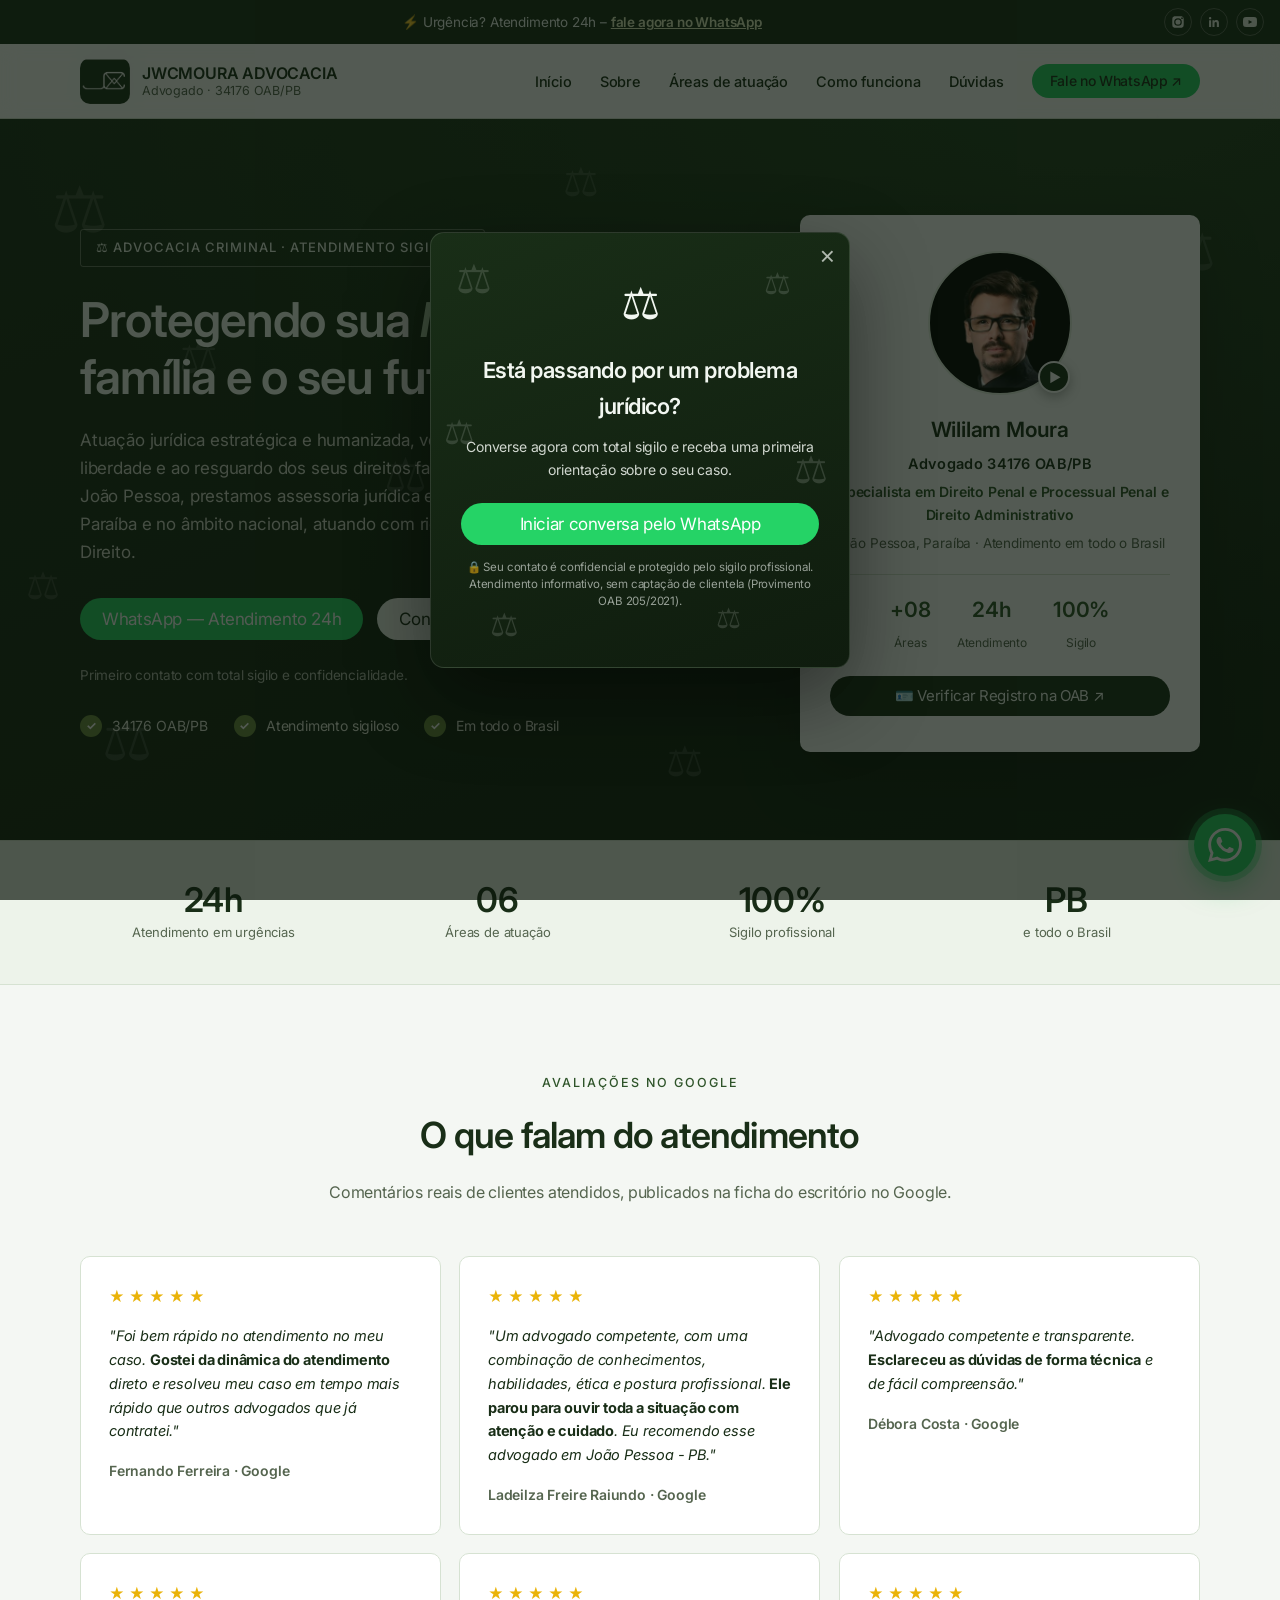
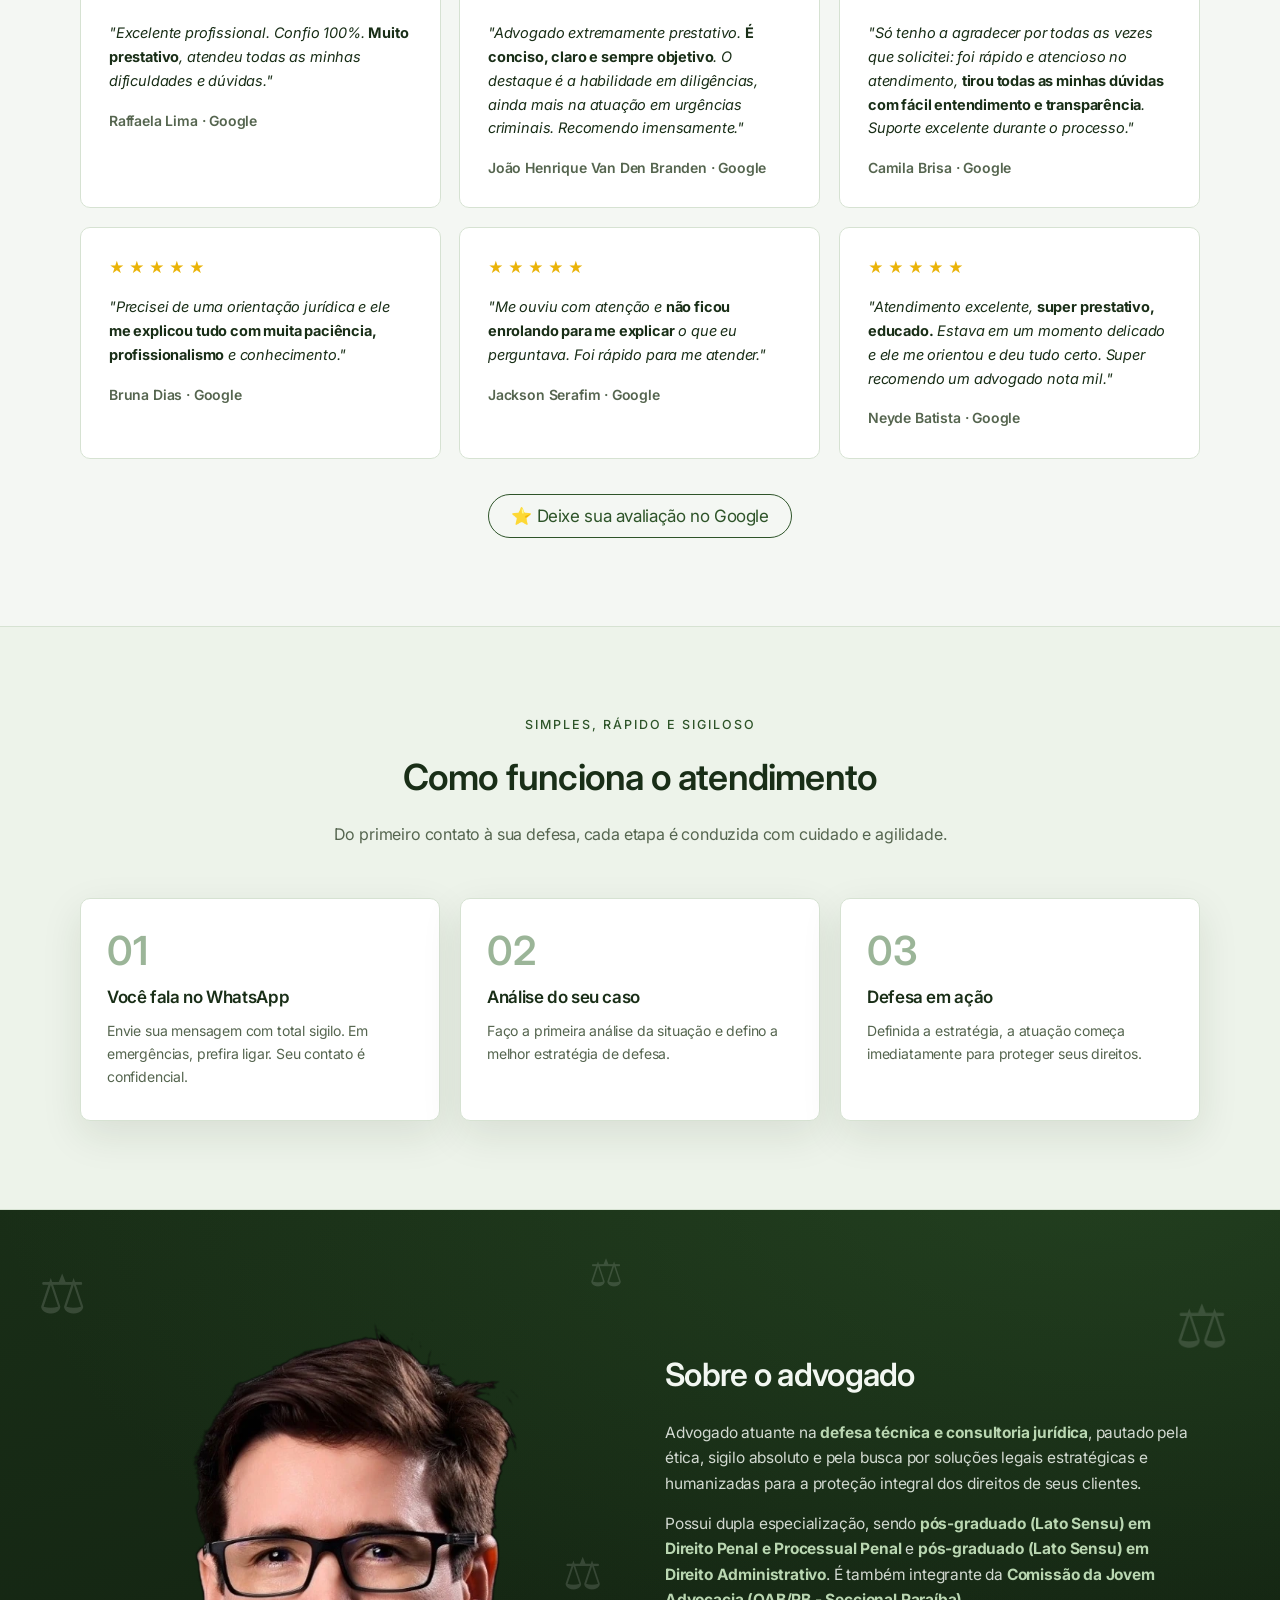
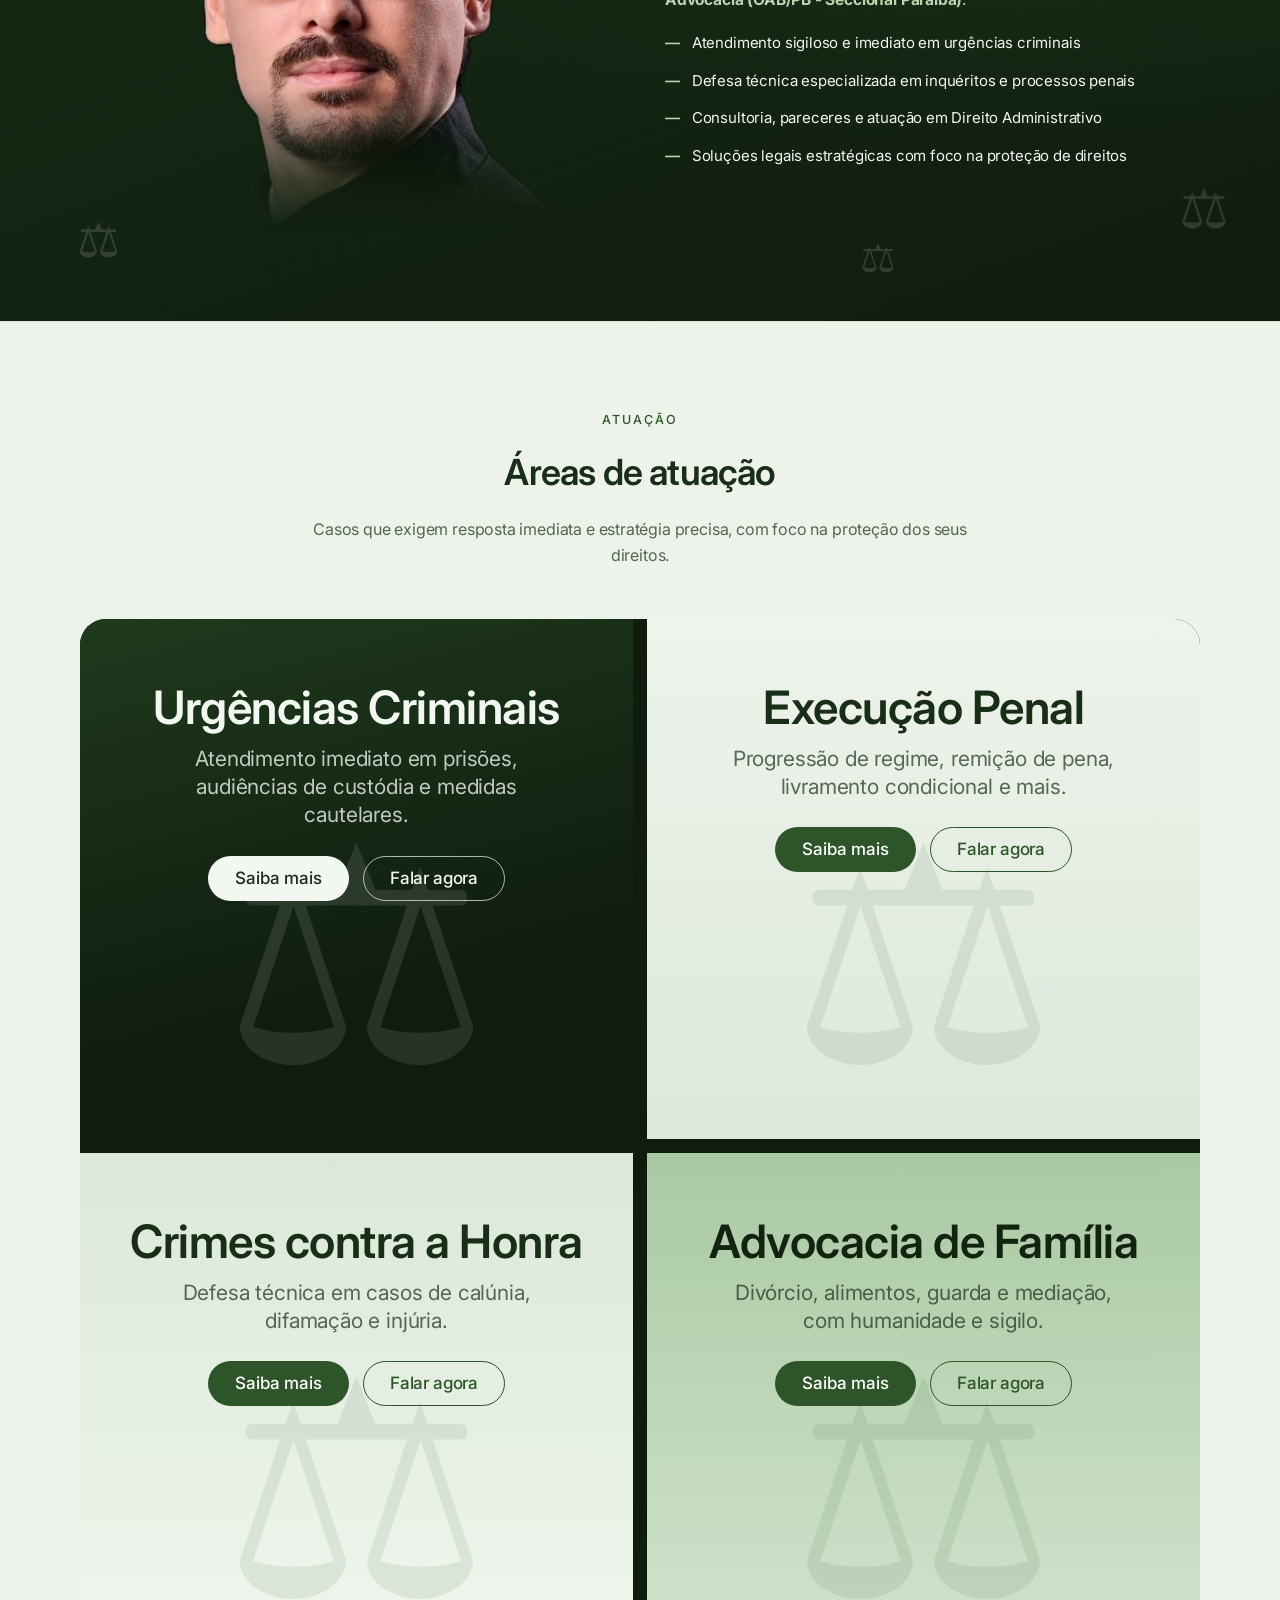
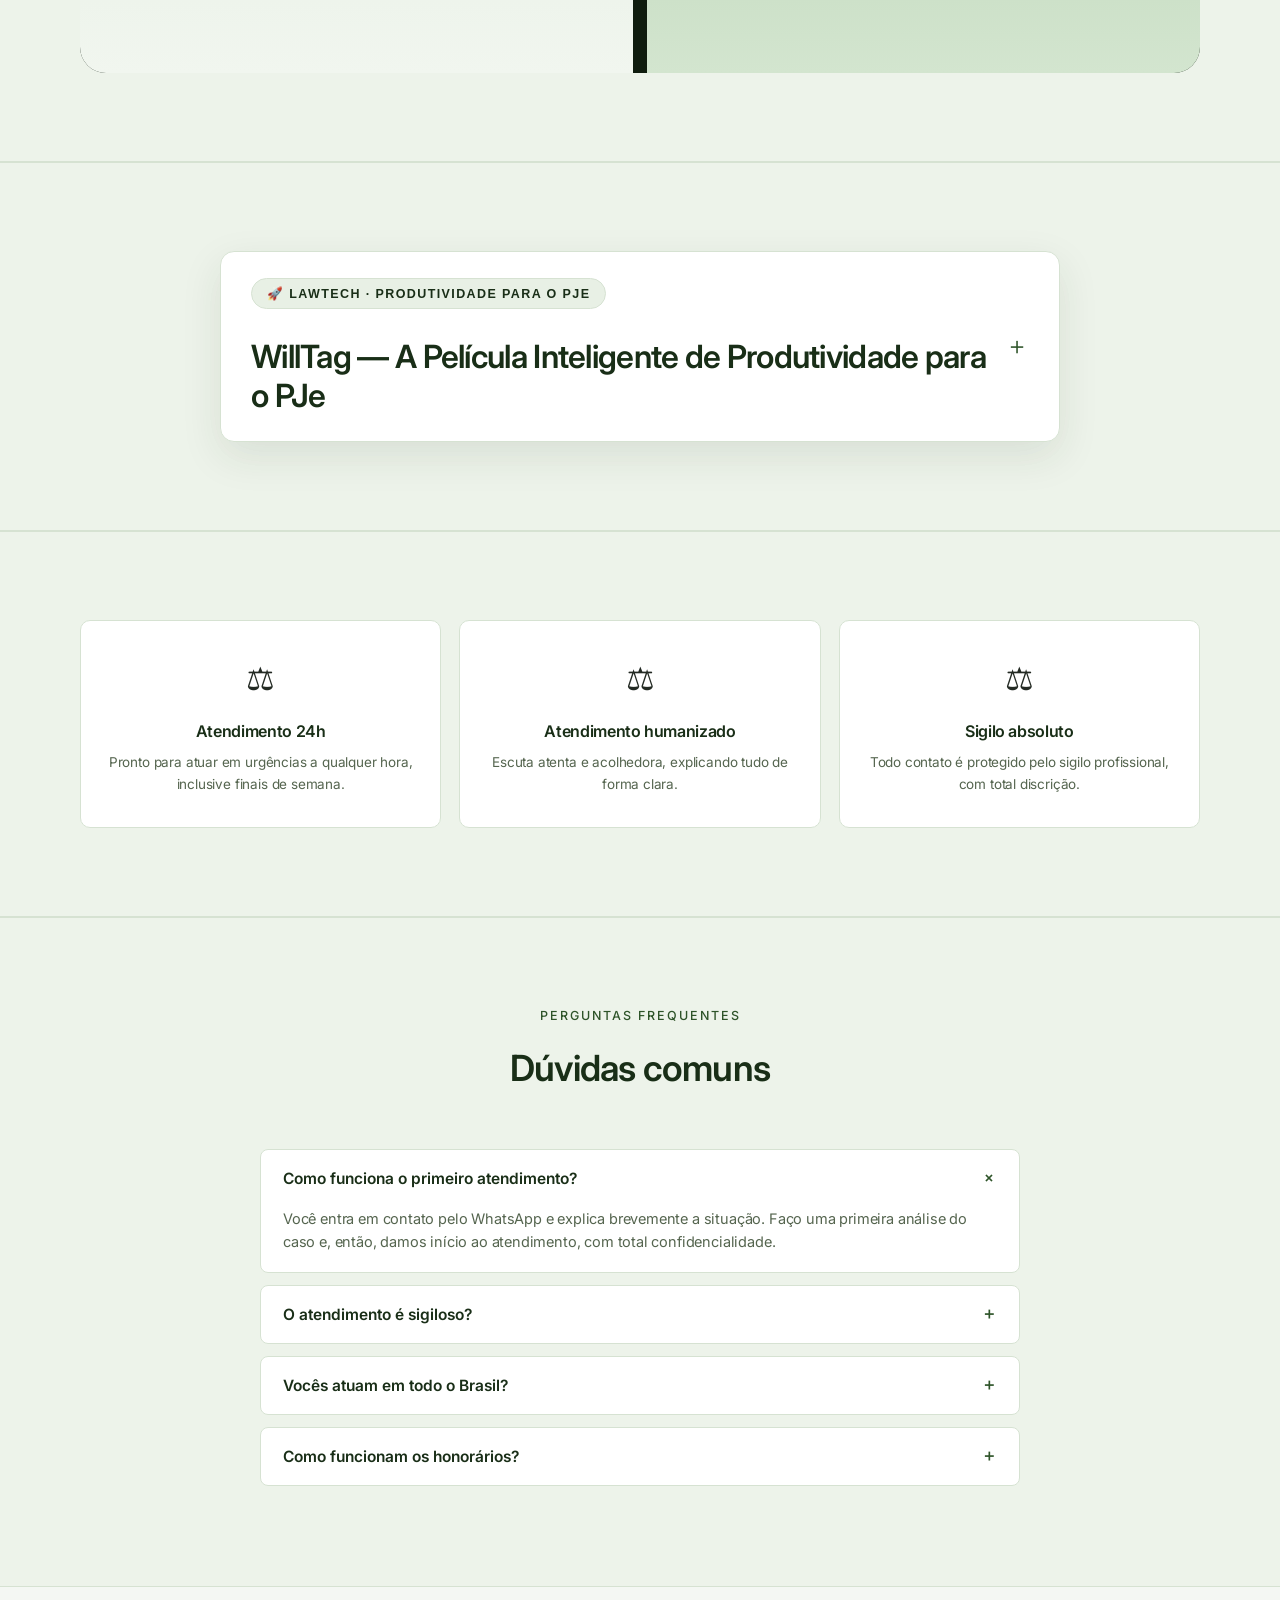
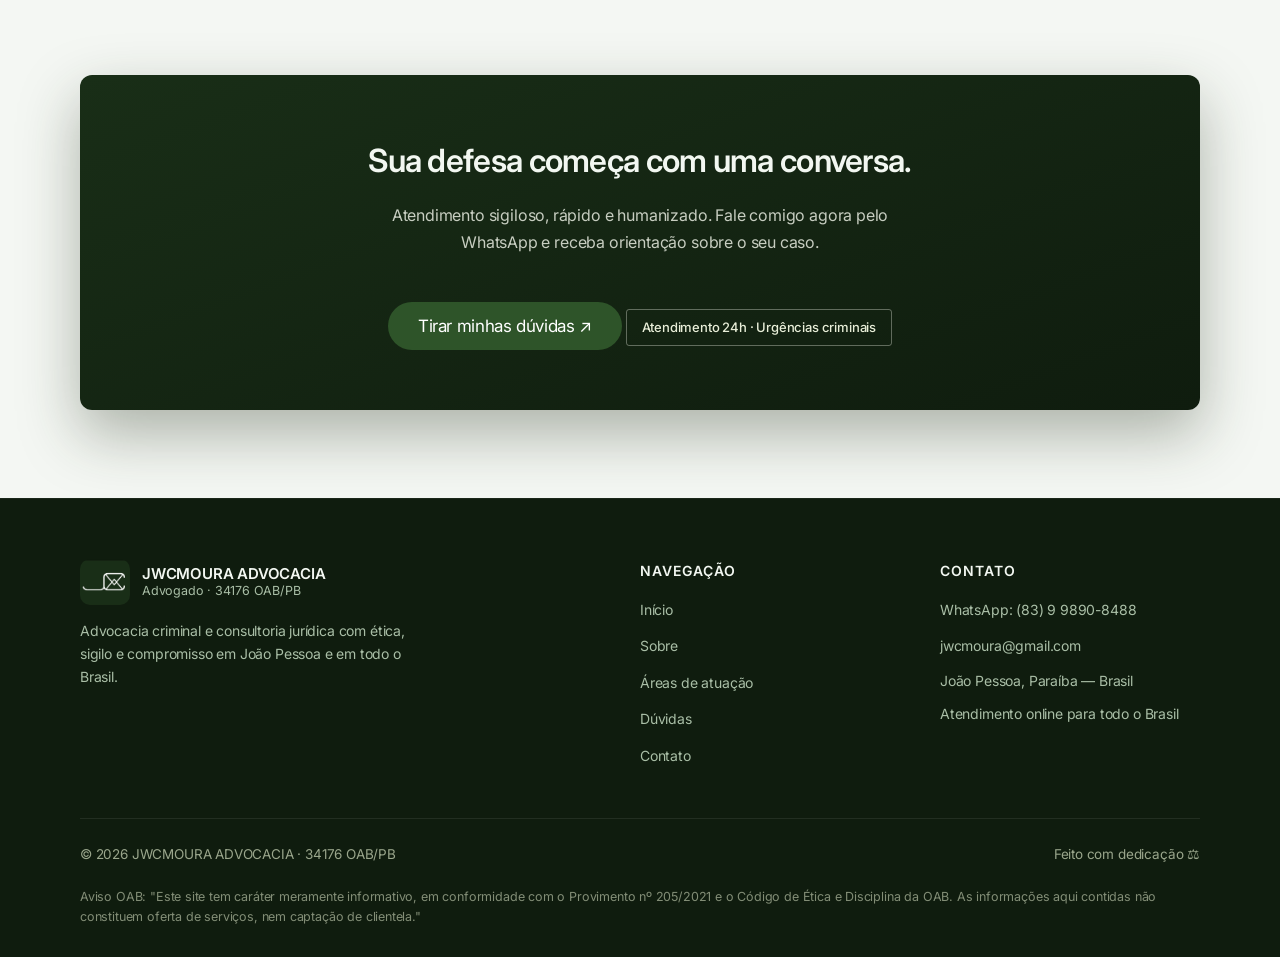
==== index.html @ c1e74eb4 "Update index.html" ====
<!DOCTYPE html>
<html lang="pt-BR">
<head>
  <meta charset="UTF-8" />
  <meta name="referrer" content="strict-origin-when-cross-origin" />
  <meta name="viewport" content="width=device-width, initial-scale=1.0" />
  <link rel="icon" type="image/png" href="[data-uri]" />
  <link rel="preconnect" href="https://fonts.googleapis.com" />
  <link rel="preconnect" href="https://fonts.gstatic.com" crossorigin />
  <link href="https://fonts.googleapis.com/css2?family=Inter:wght@400;500;600;700&display=swap" rel="stylesheet" />
  <title>JWCMOURA asdasdfasdfas | Advogado Criminalista OAB/PB</title>
  <style>
    * { margin: 0; padding: 0; box-sizing: border-box; }

    :root {
      /* Moss green + white, sober palette */
      --moss-950: #0f1c0e;
      --moss-900: #192e17;      /* text */
      --moss-800: #192e17;      /* hero / footer bg */
      --moss-700: #234020;
      --moss: #2e5429;          /* primary */
      --moss-light: #5a8454;
      --moss-soft: #e8f0e5;     /* light tint */
      --cream: #f4f7f3;         /* page bg */
      --white: #ffffff;
      --border: #d6e2d2;
      --muted: #55654f;
      --radius: 14px;
      --logo: url("[data-uri]");
      --shadow: 0 14px 40px rgba(25, 46, 23, 0.10);
    }

    html { scroll-behavior: smooth; }

    body {
      font-family: -apple-system, BlinkMacSystemFont, "SF Pro Text", "SF Pro Display", "Inter", "Helvetica Neue", Helvetica, Arial, sans-serif;
      background: var(--cream);
      color: var(--moss-900);
      line-height: 1.65;
      overflow-x: hidden;
    }

    h1, h2, h3, .brand-name, .hero-card h2, .tl-role {
      font-family: -apple-system, BlinkMacSystemFont, "SF Pro Text", "SF Pro Display", "Inter", "Helvetica Neue", Helvetica, Arial, sans-serif;
      font-weight: 600;
      letter-spacing: -0.2px;
    }

    a { color: inherit; }
    .container { width: min(1120px, 92%); margin: 0 auto; }

    /* ===== Floating background scales ===== */
    .bg-shapes {
      position: fixed; inset: 0; overflow: hidden; z-index: 0; pointer-events: none;
    }
    .scale {
      position: absolute; display: flex; align-items: center; justify-content: center;
      color: var(--moss-800); font-family: -apple-system, BlinkMacSystemFont, "SF Pro Text", "SF Pro Display", "Inter", "Helvetica Neue", Helvetica, Arial, sans-serif;
      line-height: 1; opacity: 0.09; will-change: transform; transform-origin: 50% 50%;
    }
    @keyframes float-a {
      0%   { transform: translate(0,0) rotate(0deg); }
      50%  { transform: translate(30px,-50px) rotate(14deg); }
      100% { transform: translate(-15px,30px) rotate(-9deg); }
    }
    @keyframes float-b {
      0%   { transform: translate(0,0) rotate(0deg); }
      50%  { transform: translate(-40px,25px) rotate(-16deg); }
      100% { transform: translate(25px,-40px) rotate(10deg); }
    }
    @keyframes float-c {
      0%   { transform: translate(0,0) scale(1) rotate(0deg); }
      50%  { transform: translate(25px,40px) scale(1.15) rotate(8deg); }
      100% { transform: translate(-30px,-25px) scale(0.92) rotate(-6deg); }
    }
    @keyframes float-d {
      0%   { transform: translate(0,0) rotate(0deg); }
      50%  { transform: translate(-30px,-35px) rotate(-20deg); }
      100% { transform: translate(30px,28px) rotate(12deg); }
    }
    .scale { animation-timing-function: ease-in-out; animation-iteration-count: infinite; }

    /* ===== Navbar ===== */
    nav.topbar {
      position: sticky; top: 0; z-index: 40;
      background: rgba(255, 255, 255, 0.92);
      backdrop-filter: blur(10px);
      border-bottom: 1px solid var(--border);
    }
    .topbar-inner {
      width: min(1120px, 92%); margin: 0 auto;
      display: flex; align-items: center; justify-content: space-between; gap: 16px;
      padding: 14px 0;
    }
    .brand { display: flex; align-items: center; gap: 12px; text-decoration: none; }
    .brand-mark {
      width: 50px; height: 46px; flex-shrink: 0; border-radius: 10px;
      background: var(--logo) center / contain no-repeat;
      font-size: 0;
    }
    .brand-name { font-weight: 600; font-size: 16px; line-height: 1.2; color: var(--moss-900); }
    .brand-name small { display: block; font-weight: 400; color: var(--muted); font-size: 12.5px; }

    .nav-links { display: flex; align-items: center; gap: 28px; list-style: none; }
    .nav-links a { text-decoration: none; font-size: 14.5px; color: var(--moss-900); font-weight: 500; transition: color 0.15s; }
    .nav-links a:hover { color: var(--moss); }

    .btn {
      display: inline-flex; align-items: center; gap: 8px;
      background: var(--moss); color: #fff; font-weight: 600; font-size: 15px;
      padding: 12px 24px; border-radius: 6px; text-decoration: none;
      box-shadow: 0 8px 20px rgba(46, 84, 41, 0.25);
      transition: transform 0.15s ease, background 0.15s ease, box-shadow 0.15s ease;
      border: none; cursor: pointer;
    }
    .btn:hover { transform: translateY(-2px); background: var(--moss-700); box-shadow: 0 12px 26px rgba(46, 84, 41, 0.32); }

    .btn-light {
      background: #f2f7f1; color: var(--moss-800); box-shadow: 0 8px 20px rgba(0, 0, 0, 0.18);
    }
    .btn-light:hover { background: #ffffff; }

    .btn-outline {
      background: transparent; color: var(--moss); box-shadow: none;
      border: 1.5px solid var(--moss);
    }
    .btn-outline:hover { background: var(--moss-soft); box-shadow: none; }

    .btn-wa { background: #25d366; box-shadow: 0 8px 20px rgba(37, 211, 102, 0.3); animation: btn-wa-bounce 2.4s ease-in-out infinite; }
    .btn-wa:hover { background: #1eb858; animation-play-state: paused; transform: translateY(-2px); }
    @keyframes btn-wa-bounce {
      0%, 100% { transform: translateY(0); }
      25%      { transform: translateY(-6px); }
      55%      { transform: translateY(0); }
      75%      { transform: translateY(-3px); }
      90%      { transform: translateY(0); }
    }

    .hamburger { display: none; background: none; border: none; color: var(--moss-900); font-size: 28px; cursor: pointer; }

    /* ===== Hero ===== */
    .hero {
      position: relative; z-index: 1;
      padding: 96px 0 88px;
      background:
        radial-gradient(1100px 620px at 85% -10%, rgba(60, 110, 54, 0.35), transparent),
        linear-gradient(160deg, var(--moss-800), var(--moss-950));
      color: #f2f7f1;
    }
    .hero-shapes { position: absolute; inset: 0; overflow: hidden; z-index: 0; pointer-events: none; }
    .hero-shapes .scale { color: #ffffff; opacity: 0.14; }
    .hero .container { position: relative; z-index: 1; display: grid; grid-template-columns: 1.25fr 0.75fr; gap: 52px; align-items: center; }
    .hero-eyebrow {
      display: inline-flex; align-items: center; gap: 8px;
      border: 1px solid rgba(244, 247, 236, 0.35); color: #ecf4ea;
      font-weight: 500; font-size: 13px; letter-spacing: 1px; text-transform: uppercase;
      padding: 7px 15px; border-radius: 3px; margin-bottom: 24px;
    }
    .hero h1 { font-size: clamp(30px, 4.5vw, 48px); line-height: 1.2; margin-bottom: 20px; color: #f2f7f1; }
    .hero h1 em { font-style: italic; color: #b9d6b1; }
    .hero p.lead { font-size: 17px; color: rgba(244, 247, 236, 0.85); max-width: 560px; margin-bottom: 32px; }
    .hero-ctas { display: flex; flex-wrap: wrap; gap: 14px; }
    .hero-note { margin-top: 24px; font-size: 13.5px; color: rgba(244, 247, 236, 0.7); }

    .hero-card {
      background: var(--white); color: var(--moss-900);
      border-radius: 10px; padding: 36px 30px; text-align: center;
      box-shadow: 0 24px 60px rgba(0, 0, 0, 0.3);
    }
    .hero-card .avatar {
      width: 144px; height: 144px; border-radius: 50%; margin: 0 auto 18px;
      background: #000 url("[data-uri]") center / cover no-repeat;
      display: flex; align-items: center; justify-content: center;
      font-size: 0; font-weight: 600; color: #f2f7f1;
      font-family: -apple-system, BlinkMacSystemFont, "SF Pro Text", "SF Pro Display", "Inter", "Helvetica Neue", Helvetica, Arial, sans-serif;
      border: 2px solid var(--moss-soft);
      cursor: pointer; position: relative;
      transition: transform 0.15s ease;
    }
    .hero-card .avatar:hover { transform: scale(1.04); }
    .hero-card .avatar .play-badge {
      position: absolute; bottom: 0; right: 0; width: 32px; height: 32px; border-radius: 50%;
      background: var(--moss-800); color: #fff; display: flex; align-items: center; justify-content: center;
      font-size: 13px; padding-left: 2px; box-shadow: 0 4px 12px rgba(0,0,0,0.3); border: 2px solid #fff;
      animation: play-pulse 2.2s ease-in-out infinite;
    }
    @keyframes play-pulse {
      0%   { transform: scale(1);    box-shadow: 0 4px 12px rgba(0,0,0,0.3), 0 0 0 0 rgba(25,46,23,0.55); }
      60%  { transform: scale(1.08); box-shadow: 0 4px 12px rgba(0,0,0,0.3), 0 0 0 10px rgba(25,46,23,0); }
      100% { transform: scale(1);    box-shadow: 0 4px 12px rgba(0,0,0,0.3), 0 0 0 0 rgba(25,46,23,0); }
    }
    @media (prefers-reduced-motion: reduce) { .hero-card .avatar .play-badge { animation: none; } }
    .hero-video {
      width: 200px; height: 200px; margin: 0 auto 18px; border-radius: 12px;
      overflow: hidden; position: relative; background: #000;
      border: 2px solid var(--moss-soft); box-shadow: 0 10px 30px rgba(0,0,0,0.25);
    }
    .hero-video iframe { position: absolute; left: 0; top: 50%; width: 100%; height: 177.78%; transform: translateY(-50%); border: 0; }
    .hero-video-close {
      position: absolute; top: 6px; right: 6px; z-index: 2; cursor: pointer;
      background: #fff; border: none; border-radius: 50%; width: 28px; height: 28px;
      font-size: 16px; line-height: 1; box-shadow: 0 2px 8px rgba(0,0,0,0.35);
    }
    .hero-card h2 { font-size: 21px; font-weight: 600; }
    .hero-card .oab-line { color: var(--moss-900); font-weight: 600; font-size: 14.5px; letter-spacing: 0.3px; margin: 4px 0 2px; }
    .hero-card .role { color: var(--moss); font-weight: 600; font-size: 14px; margin: 4px 0 6px; }
    .hero-card .loc { color: var(--muted); font-size: 13.5px; margin-bottom: 20px; }
    .hero-card .stats { display: flex; justify-content: center; gap: 26px; border-top: 1px solid var(--border); padding-top: 18px; }
    .hero-card .card-oab { margin-top: 22px; width: 100%; justify-content: center; padding: 13px 18px; font-size: 14.5px; }
    .hero-card .stat b { display: block; font-size: 21px; color: var(--moss); font-family: -apple-system, BlinkMacSystemFont, "SF Pro Text", "SF Pro Display", "Inter", "Helvetica Neue", Helvetica, Arial, sans-serif; font-weight: 600; }
    .hero-card .stat span { font-size: 12px; color: var(--muted); }

    /* ===== Sections ===== */
    .section { position: relative; z-index: 1; padding: 88px 0; }
    .section.alt { background: rgba(232,240,229,0.6); border-top: 1px solid var(--border); border-bottom: 1px solid var(--border); }
    .sec-head { text-align: center; max-width: 700px; margin: 0 auto 50px; }
    .sec-head .kicker { color: var(--moss); font-weight: 500; text-transform: uppercase; letter-spacing: 2px; font-size: 12.5px; margin-bottom: 12px; }
    .sec-head h2 { font-size: clamp(26px, 3.3vw, 36px); color: var(--moss-900); margin-bottom: 14px; }
    .sec-head p { color: var(--muted); font-size: 16px; }

    /* About */
    .about-grid { display: grid; grid-template-columns: 1fr 1fr; gap: 50px; align-items: center; }
    .about-photo {
      aspect-ratio: 4/4; border-radius: 10px;
      background: linear-gradient(160deg, var(--moss-soft), var(--white));
      border: 1px solid var(--border);
      display: flex; flex-direction: column; align-items: center; justify-content: center; gap: 16px;
      box-shadow: var(--shadow); overflow: hidden; background: #000; padding: 0;
    }
    .about-photo img { width: 100%; height: 100%; object-fit: cover; object-position: center top; display: block; }
    .about-photo .avatar { width: 104px; height: 104px; border-radius: 50%; background: var(--moss-800) var(--logo) center / 74% no-repeat; display: flex; align-items: center; justify-content: center; font-size: 0; font-weight: 600; color: #f2f7f1; font-family: -apple-system, BlinkMacSystemFont, "SF Pro Text", "SF Pro Display", "Inter", "Helvetica Neue", Helvetica, Arial, sans-serif; }
    .about-photo p { color: var(--muted); font-size: 14px; }
    .about-text h2 { font-size: clamp(26px, 3vw, 32px); color: var(--moss-900); margin-bottom: 18px; }
    .about-text p { color: var(--muted); margin-bottom: 14px; font-size: 15.5px; }
    .about-text strong { color: var(--moss-800); }
    .about-list { list-style: none; margin-top: 18px; }
    .about-list li { display: flex; gap: 12px; align-items: flex-start; margin-bottom: 13px; color: var(--moss-900); font-size: 15px; }
    .about-list li::before { content: "—"; color: var(--moss); flex-shrink: 0; font-weight: 600; }

    .about-dark {
      overflow: hidden; color: #f2f7f1;
      background:
        radial-gradient(1100px 620px at 85% -10%, rgba(60, 110, 54, 0.35), transparent),
        linear-gradient(160deg, var(--moss-800), var(--moss-950));
    }
    .about-dark .container { position: relative; z-index: 1; }
    .about-dark .about-photo { background: transparent; border: none; box-shadow: none; border-radius: 0; overflow: visible; }
    .about-dark .about-text h2 { color: #f2f7f1; }
    .about-dark .about-text p { color: rgba(242,247,241,0.85); }
    .about-dark .about-text strong { color: #b9d6b1; }
    .about-dark .about-list li { color: #f2f7f1; }
    .about-dark .about-list li::before { color: #b9d6b1; }

    /* Areas */
    /* Áreas — estilo vitrine em grade */
    .area-cats {
      display: grid; grid-template-columns: repeat(2, 1fr); gap: 14px;
      background: var(--moss-950); border-radius: 26px; overflow: hidden;
      font-family: -apple-system, BlinkMacSystemFont, "SF Pro Text", "SF Pro Display", "Inter", "Helvetica Neue", Helvetica, Arial, sans-serif;
    }
    .area-tile {
      position: relative; overflow: hidden; min-height: 520px; padding: 64px 28px 0;
      display: flex; flex-direction: column; align-items: center; text-align: center;
    }
    .area-tile h3 {
      font-family: -apple-system, BlinkMacSystemFont, "SF Pro Text", "SF Pro Display", "Inter", "Helvetica Neue", Helvetica, Arial, sans-serif; font-weight: 600; letter-spacing: -0.5px;
      font-size: clamp(30px, 3.6vw, 46px); line-height: 1.08; margin-bottom: 12px;
    }
    .area-sub { font-size: clamp(16px, 1.7vw, 21px); line-height: 1.35; max-width: 420px; margin-bottom: 26px; }
    .area-actions { display: flex; gap: 14px; flex-wrap: wrap; justify-content: center; position: relative; z-index: 2; }
    .pill {
      display: inline-flex; align-items: center; justify-content: center; cursor: pointer; text-decoration: none;
      font-size: 17px; font-weight: 500; line-height: 1; font-family: -apple-system, BlinkMacSystemFont, "SF Pro Text", "SF Pro Display", "Inter", "Helvetica Neue", Helvetica, Arial, sans-serif; padding: 13px 26px; border-radius: 999px; border: 1.5px solid transparent;
      transition: transform .15s ease, background .15s ease, color .15s ease, border-color .15s ease;
    }
    .pill:hover { transform: scale(1.04); }
    .area-glyph {
      position: absolute; left: 50%; bottom: -46px; transform: translateX(-50%);
      font-family: -apple-system, BlinkMacSystemFont, "SF Pro Text", "SF Pro Display", "Inter", "Helvetica Neue", Helvetica, Arial, sans-serif; font-size: 300px; line-height: 1; pointer-events: none;
    }
    .t-dark  { background: linear-gradient(165deg, #1f3a1d 0%, #0f1c0e 70%); color: #f2f7f1; }
    .t-dark .area-sub { color: rgba(242,247,241,.78); }
    .t-dark .pill-main { background: #f2f7f1; color: #192e17; }
    .t-dark .pill-line { border-color: rgba(242,247,241,.7); color: #f2f7f1; }
    .t-dark .pill-line:hover { background: rgba(242,247,241,.12); }
    .t-dark .area-glyph { color: #fff; opacity: .10; }

    .t-light { background: linear-gradient(180deg, #eef3ec 0%, #dde8da 100%); color: #192e17; }
    .t-soft  { background: linear-gradient(180deg, #dbe8d8 0%, #f1f6ef 100%); color: #192e17; }
    .t-mid   { background: linear-gradient(180deg, #a9c9a3 0%, #d3e5cf 100%); color: #12240f; }
    .t-light .area-sub, .t-soft .area-sub, .t-mid .area-sub { color: rgba(25,46,23,.7); }
    .t-light .pill-main, .t-soft .pill-main, .t-mid .pill-main { background: #2e5429; color: #fff; }
    .t-light .pill-main:hover, .t-soft .pill-main:hover, .t-mid .pill-main:hover { background: #192e17; }
    .t-light .pill-line, .t-soft .pill-line, .t-mid .pill-line { border-color: #2e5429; color: #2e5429; }
    .t-light .pill-line:hover, .t-soft .pill-line:hover, .t-mid .pill-line:hover { background: rgba(46,84,41,.1); }
    .t-light .area-glyph, .t-soft .area-glyph, .t-mid .area-glyph { color: #2e5429; opacity: .09; }

    @media (max-width: 720px) {
      .area-cats { grid-template-columns: 1fr; border-radius: 20px; }
      .area-tile { min-height: 440px; padding-top: 52px; }
      .area-glyph { font-size: 240px; }
    }

    /* Modal das áreas */
    .area-modal {
      position: fixed; inset: 0; z-index: 90; display: none; align-items: center; justify-content: center;
      padding: 20px; background: rgba(10,20,10,0.7);
    }
    .area-modal.show { display: flex; }
    .area-modal-card {
      position: relative; background: #fff; color: var(--moss-900); border-radius: 22px; width: 100%; max-width: 520px;
      max-height: 86vh; overflow-y: auto; padding: 34px 30px 30px; box-shadow: 0 30px 80px rgba(0,0,0,.45);
      animation: pop .3s ease;
    }
    .area-modal-card h3 { font-family: -apple-system, BlinkMacSystemFont, "SF Pro Text", "SF Pro Display", "Inter", "Helvetica Neue", Helvetica, Arial, sans-serif; font-size: 24px; color: var(--moss-800); margin-bottom: 16px; padding-right: 26px; }
    .area-modal-card ul { list-style: none; }
    .area-modal-card li { position: relative; padding-left: 24px; margin-bottom: 10px; font-size: 15px; }
    .area-modal-card li::before { content: "✓"; position: absolute; left: 0; color: var(--moss); font-weight: 700; }
    .area-modal-card .etc { margin-top: 14px; font-size: 13.5px; color: var(--muted); font-style: italic; }
    .area-modal-card .am-wa { margin-top: 22px; width: 100%; background: var(--moss); color: #fff; }
    .am-close { position: absolute; top: 10px; right: 14px; border: none; background: none; font-size: 28px; line-height: 1; cursor: pointer; color: var(--muted); }

    /* Publications */
    .pub-grid { display: grid; grid-template-columns: repeat(3, 1fr); gap: 20px; }
    .pub-card {
      background: var(--white); border: 1px solid var(--border); border-radius: 10px;
      overflow: hidden; display: flex; flex-direction: column; box-shadow: var(--shadow);
      transition: transform 0.2s ease, border-color 0.2s ease;
    }
    .pub-card:hover { transform: translateY(-4px); border-color: var(--moss-light); }
    .pub-cover {
      height: 130px; background: linear-gradient(150deg, var(--moss-soft), #d6e5d1);
      display: flex; align-items: center; justify-content: center; font-size: 34px;
      color: var(--moss-light);
    }
    .pub-body { padding: 20px 22px 24px; display: flex; flex-direction: column; flex: 1; }
    .pub-tag { font-size: 11.5px; text-transform: uppercase; letter-spacing: 1.4px; color: var(--moss); font-weight: 600; margin-bottom: 10px; }
    .pub-body h3 { font-size: 16.5px; line-height: 1.35; margin-bottom: 10px; color: var(--moss-800); }
    .pub-body p { font-size: 13.5px; color: var(--muted); margin-bottom: 14px; }
    .pub-read { margin-top: auto; color: var(--moss); font-weight: 600; font-size: 14px; text-decoration: none; }
    .pub-read:hover { color: var(--moss-700); }

    /* Client area strip */
    .client-bar {
      background: var(--moss-soft); border: 1px solid var(--border); border-radius: 12px;
      padding: 34px 34px; display: flex; align-items: center; justify-content: space-between;
      gap: 24px; flex-wrap: wrap;
    }
    .client-bar h3 { font-size: 21px; color: var(--moss-800); margin-bottom: 6px; }
    .client-bar p { font-size: 14.5px; color: var(--muted); }
    .client-bar .btns { display: flex; gap: 12px; flex-wrap: wrap; }

    @media (max-width: 860px) { .pub-grid { grid-template-columns: 1fr; } }

    /* Useful links */
    .useful { display: grid; grid-template-columns: repeat(2, 1fr); gap: 18px; }
    .useful a {
      background: var(--white); border: 1px solid var(--border); border-radius: 10px;
      padding: 22px; text-decoration: none; color: inherit; display: flex; gap: 16px; align-items: center;
      box-shadow: var(--shadow); transition: transform 0.2s ease, border-color 0.2s ease;
    }
    .useful a:hover { transform: translateY(-3px); border-color: var(--moss-light); }
    .useful .u-ic { width: 44px; height: 44px; flex-shrink: 0; border-radius: 10px; background: var(--moss-soft); color: var(--moss-800); display: flex; align-items: center; justify-content: center; font-size: 20px; }
    .useful h4 { font-size: 16px; color: var(--moss-800); margin-bottom: 2px; }
    .useful p { font-size: 13px; color: var(--muted); }
    .useful .arrow { margin-left: auto; color: var(--moss); font-size: 18px; }
    @media (max-width: 720px) { .useful { grid-template-columns: 1fr; } }

    /* Video section */
    .video-wrap { max-width: 360px; margin: 0 auto; }
    .video-frame {
      position: relative; width: 100%; aspect-ratio: 1 / 1;
      border-radius: 14px; overflow: hidden; border: 1px solid var(--border);
      box-shadow: var(--shadow); background: #000;
    }
    .video-frame iframe { position: absolute; left: 0; top: 50%; width: 100%; height: 177.78%; transform: translateY(-50%); border: 0; }
    .video-caption { text-align: center; margin-top: 14px; font-size: 13.5px; color: var(--muted); }

    /* Steps */
    .steps { display: grid; grid-template-columns: repeat(3, 1fr); gap: 20px; }
    .step {
      position: relative; background: var(--white); border: 1px solid var(--border);
      border-radius: 10px; padding: 32px 26px; box-shadow: var(--shadow);
    }
    .step .num { font-size: 40px; font-weight: 600; color: var(--moss-light); opacity: 0.6; line-height: 1; margin-bottom: 12px; font-family: -apple-system, BlinkMacSystemFont, "SF Pro Text", "SF Pro Display", "Inter", "Helvetica Neue", Helvetica, Arial, sans-serif; }
    .step h3 { font-size: 17px; font-weight: 600; margin-bottom: 8px; color: var(--moss-800); }
    .step p { font-size: 14px; color: var(--muted); }

    /* Differentials */
    .diff-grid { display: grid; grid-template-columns: repeat(3, 1fr); gap: 18px; }
    .diff {
      text-align: center; padding: 32px 22px; background: var(--white);
      border: 1px solid var(--border); border-radius: 10px;
    }
    .diff .ic { font-size: 32px; margin-bottom: 12px; filter: saturate(0.3); }
    .diff h3 { font-size: 16px; font-weight: 600; margin-bottom: 7px; color: var(--moss-800); }
    .diff p { font-size: 13.5px; color: var(--muted); }

    /* Testimonials */
    .testi-grid { display: grid; grid-template-columns: repeat(3, 1fr); gap: 18px; }
    .testi {
      background: var(--white); border: 1px solid var(--border);
      border-radius: 10px; padding: 28px;
    }
    .testi .stars {
      color: #eab308; margin-bottom: 14px; letter-spacing: 4px; font-size: 15px;
      animation: star-reluz 2.4s ease-in-out infinite;
    }
    @keyframes star-reluz {
      0%, 100% {
        text-shadow: 0 0 3px rgba(250, 204, 21, 0.55), 0 0 8px rgba(250, 204, 21, 0.25);
      }
      50% {
        text-shadow: 0 0 5px rgba(253, 224, 71, 0.7), 0 0 12px rgba(253, 224, 71, 0.35);
      }
    }
    .testi p { font-size: 14.5px; color: var(--moss-900); font-style: italic; margin-bottom: 16px; }
    .testi .who { font-weight: 600; font-size: 14px; color: var(--muted); }

    /* FAQ */
    .faq { max-width: 760px; margin: 0 auto; }
    .faq-item { border: 1px solid var(--border); border-radius: 8px; margin-bottom: 12px; overflow: hidden; background: var(--white); }
    .faq-q { width: 100%; text-align: left; background: none; border: none; color: var(--moss-900); font-size: 15.5px; font-weight: 600; font-family: -apple-system, BlinkMacSystemFont, "SF Pro Text", "SF Pro Display", "Inter", "Helvetica Neue", Helvetica, Arial, sans-serif; padding: 18px 22px; cursor: pointer; display: flex; justify-content: space-between; align-items: center; gap: 14px; }
    .faq-q .chev { transition: transform 0.2s ease, color 0.2s ease; color: var(--moss); }
    .faq-item.open .chev { transform: rotate(45deg); }
    .faq-a { max-height: 0; overflow: hidden; transition: max-height 0.25s ease; color: var(--muted); font-size: 14.5px; }
    .faq-a-inner { padding: 0 22px 18px; }

    /* Contact CTA */
    .cta {
      background: linear-gradient(160deg, var(--moss-800), var(--moss-950));
      border-radius: 12px; padding: 60px 34px; text-align: center; color: #f2f7f1;
      box-shadow: 0 24px 60px rgba(38, 48, 28, 0.35);
    }
    .cta h2 { font-size: clamp(24px, 3vw, 32px); color: #f2f7f1; margin-bottom: 14px; }
    .cta p { color: rgba(244, 247, 236, 0.8); max-width: 560px; margin: 0 auto 30px; }
    .cta .btn { font-size: 16px; padding: 15px 32px; }
    .badge24 { display: inline-flex; align-items: center; gap: 8px; border: 1px solid rgba(244, 247, 236, 0.35); color: #e8eed8; font-size: 13px; font-weight: 500; padding: 7px 15px; border-radius: 3px; margin-top: 24px; }

    /* Footer */
    footer.site-footer { position: relative; z-index: 1; background: var(--moss-950); color: #c6d4c3; border-top: 1px solid rgba(255,255,255,0.05); padding: 60px 0 30px; }
    .foot-grid { display: grid; grid-template-columns: 2fr 1fr 1fr; gap: 40px; margin-bottom: 40px; }
    .foot-grid h4 { font-size: 14px; font-weight: 600; margin-bottom: 14px; color: #f2f7f1; text-transform: uppercase; letter-spacing: 1px; }
    .foot-grid ul { list-style: none; }
    .foot-grid li { margin-bottom: 10px; }
    .foot-grid a, .foot-grid p { font-size: 14px; color: #a9bea6; text-decoration: none; }
    .foot-grid a:hover { color: #d8e0c6; }
    .foot-about { font-size: 14px; color: #a9bea6; max-width: 360px; }
    .foot-brand-name { font-weight: 600; font-size: 15px; color: #f2f7f1; font-family: -apple-system, BlinkMacSystemFont, "SF Pro Text", "SF Pro Display", "Inter", "Helvetica Neue", Helvetica, Arial, sans-serif; }
    .foot-bottom { border-top: 1px solid rgba(255,255,255,0.08); padding-top: 24px; display: flex; justify-content: space-between; gap: 12px; flex-wrap: wrap; font-size: 13.5px; color: #9aa68c; }
    .oab-note { margin-top: 22px; font-size: 12.5px; color: #8f9a82; opacity: 0.9; line-height: 1.6; }

    /* ===== Conversion elements ===== */
    /* Announcement top bar */
    .announce {
      background: var(--moss-800); color: #f2f7f1; text-align: center;
      font-size: 13.5px; padding: 8px 16px; position: relative; z-index: 41;
      display: flex; align-items: center; justify-content: center; gap: 16px;
    }
    .announce strong { color: #fff; }
    .announce a { color: #e4eec4; text-decoration: underline; font-weight: 600; }
    .announce .announce-text { flex: 1; text-align: center; }

    /* Social icons (top) */
    .social-top { display: flex; align-items: center; gap: 8px; flex-shrink: 0; }
    .social-top a {
      display: flex; align-items: center; justify-content: center;
      width: 28px; height: 28px; border-radius: 50%;
      color: #ecf4ea; border: 1px solid rgba(255, 255, 255, 0.28);
      transition: background 0.15s ease, color 0.15s ease, transform 0.15s ease;
    }
    .social-top a:hover { background: #f2f7f1; color: var(--moss-800); transform: translateY(-2px); }
    .social-top svg { width: 14px; height: 14px; fill: currentColor; display: block; }
    @media (max-width: 720px) { .announce .social-top { position: static; } }

    /* Trust badges in hero */
    .trust-strip {
      display: flex; justify-content: flex-start; gap: 26px; flex-wrap: wrap; margin-top: 28px;
    }
    .trust-item { display: flex; align-items: center; gap: 10px; font-size: 14px; color: rgba(244,247,236,0.92); }
    .trust-mark {
      width: 22px; height: 22px; border-radius: 50%; flex-shrink: 0;
      background: #6c8a3f; color: #fff; display: flex; align-items: center; justify-content: center; font-size: 12px; font-weight: 700;
    }

    /* Counters band */
    .band {
      position: relative; z-index: 1; background: rgba(232,240,229,0.6); border-top: 1px solid var(--border); border-bottom: 1px solid var(--border);
      padding: 40px 0;
    }
    .counters { display: grid; grid-template-columns: repeat(4, 1fr); gap: 18px; }
    .counter { text-align: center; }
    .counter b { display: block; font-size: 34px; color: var(--moss-800); font-family: -apple-system, BlinkMacSystemFont, "SF Pro Text", "SF Pro Display", "Inter", "Helvetica Neue", Helvetica, Arial, sans-serif; font-weight: 600; line-height: 1.1; }
    .counter span { font-size: 13px; color: var(--muted); }
    @media (max-width: 720px) { .counters { grid-template-columns: repeat(2, 1fr); row-gap: 26px; } }

    /* Mobile sticky CTA bar */
    .mobile-cta {
      display: none; position: fixed; z-index: 55; left: 0; right: 0; bottom: 0;
      background: #ffffff; border-top: 1px solid var(--border); padding: 10px 12px;
      padding-bottom: calc(10px + env(safe-area-inset-bottom)); gap: 10px; box-shadow: 0 -6px 24px rgba(0,0,0,0.12);
    }
    .mobile-cta .btn { flex: 1; justify-content: center; padding: 13px 10px; font-size: 14px; }
    @media (max-width: 820px) { .mobile-cta { display: flex; } body { padding-bottom: 78px; } }

    /* Exit-intent / lead popup */
    .popup-overlay {
      position: fixed; inset: 0; z-index: 80; background: rgba(10,20,10,0.7);
      display: none; align-items: center; justify-content: center; padding: 20px;
    }
    .popup-overlay.show { display: flex; }
    .popup-card {
      background: linear-gradient(160deg, var(--moss-800), var(--moss-950)); color: #f2f7f1; border: 1px solid rgba(255,255,255,0.12); border-radius: 14px; max-width: 420px; width: 100%; padding: 34px 30px;
      text-align: center; box-shadow: 0 30px 80px rgba(0,0,0,0.45); position: relative;
      animation: pop .3s ease; overflow: hidden;
    }
    .popup-shapes { position: absolute; inset: 0; overflow: hidden; pointer-events: none; z-index: 0; }
    .popup-shapes .scale { color: #ffffff; opacity: 0.14; }
    .popup-card > :not(.popup-shapes):not(.close) { position: relative; z-index: 1; }
    .popup-card .close { z-index: 2; }
    @keyframes pop { from { transform: scale(.94); opacity: 0; } to { transform: scale(1); opacity: 1; } }
    .popup-card .close { position: absolute; top: 10px; right: 14px; border: none; background: none; font-size: 26px; color: rgba(242,247,241,0.7); cursor: pointer; line-height: 1; }
    .popup-card .close:hover { color: #fff; }
    .popup-card .pop-ic { font-size: 44px; margin-bottom: 12px; }
    .popup-card h3 { font-family: -apple-system, BlinkMacSystemFont, "SF Pro Text", "SF Pro Display", "Inter", "Helvetica Neue", Helvetica, Arial, sans-serif; font-size: 22px; color: #f2f7f1; margin-bottom: 10px; }
    .popup-card p { font-size: 14px; color: rgba(242,247,241,0.85); margin-bottom: 22px; }
    .popup-card .btn { width: 100%; justify-content: center; }
    .popup-card .popup-privacy { font-size: 11.5px; color: rgba(242,247,241,0.6); margin-top: 14px; line-height: 1.5; }

    /* ===== WillTag product section ===== */
    .willtag {
      background: var(--white); border: 1px solid var(--border); border-radius: 14px;
      padding: 46px 30px; text-align: center; box-shadow: var(--shadow);
      max-width: 840px; margin: 0 auto;
    }
    .willtag-badge {
      display: inline-flex; align-items: center; gap: 6px;
      background: var(--moss-soft); border: 1px solid var(--border); color: var(--moss-800);
      font-size: 12.5px; font-weight: 600; text-transform: uppercase; letter-spacing: 1.4px;
      padding: 7px 15px; border-radius: 999px; margin-bottom: 18px;
    }
    .willtag h2 { font-size: clamp(24px, 3vw, 32px); color: var(--moss-800); margin-bottom: 14px; }
    .willtag .willtag-desc { color: var(--muted); font-size: 15.5px; max-width: 650px; margin: 0 auto 22px; }
    .willtag-feats { display: flex; flex-wrap: wrap; gap: 10px; justify-content: center; margin-bottom: 28px; }
    .willtag-feats span {
      font-size: 13px; color: var(--moss-900); background: var(--cream);
      border: 1px solid var(--border); border-radius: 999px; padding: 7px 14px;
    }
    /* Collapsible tab */
    .willtag { padding: 26px 30px; }
    .willtag-head {
      width: 100%; background: none; border: none; cursor: pointer; text-align: left;
      display: flex; align-items: center; justify-content: space-between; gap: 18px;
    }
    .willtag-head .willtag-title { flex: 1; }
    .willtag-head h2 { margin: 10px 0 0; text-align: left; }
    .willtag-chev {
      color: var(--moss); font-size: 24px; line-height: 1; flex-shrink: 0;
      transition: transform 0.25s ease;
    }
    .willtag.open .willtag-chev { transform: rotate(45deg); }
    .willtag-body { max-height: 0; overflow: hidden; transition: max-height 0.35s ease; }
    .willtag-body-inner { padding-top: 22px; border-top: 1px solid var(--border); }
    .willtag-body-inner .willtag-desc { margin: 0 auto 20px; }

    /* ===== Botão WhatsApp: ao clicar fica vermelho e enche de verde (esq. -> dir.) uma vez ===== */
    .btn-wa-fill {
      background: linear-gradient(to right, #25d366 50%, #dc2626 50%) !important;
      background-size: 200% 100% !important;
      background-position: right !important;
      animation: fillGreen 3s linear forwards !important;
    }
    @keyframes fillGreen { to { background-position: left; } }

    /* ===== Floating WhatsApp ===== */
    .wa-float {
      position: fixed; bottom: 24px; right: 24px; z-index: 60;
      width: 62px; height: 62px; border-radius: 50%; background: #25d366;
      display: flex; align-items: center; justify-content: center;
      box-shadow: 0 10px 28px rgba(37, 211, 102, 0.5); cursor: pointer;
      animation: wa-bounce 2.4s ease-in-out infinite; text-decoration: none;
      transition: transform 0.15s ease;
    }
    .wa-float:hover { transform: scale(1.08); animation-play-state: paused; }
    .wa-float svg { width: 34px; height: 34px; fill: #fff; display: block; }
    .wa-float::before {
      content: ""; position: absolute; inset: -6px; border-radius: 50%;
      background: rgba(37, 211, 102, 0.35); z-index: -1; animation: wa-ring 2.4s ease-out infinite;
    }
    .wa-tooltip {
      position: absolute; right: 74px; top: 50%; transform: translateY(-50%);
      background: var(--moss-900); color: #f2f7f1; font-size: 13px; font-weight: 500;
      padding: 8px 14px; border-radius: 4px; white-space: nowrap; opacity: 0; pointer-events: none;
      transition: opacity 0.15s ease; box-shadow: 0 6px 18px rgba(0,0,0,0.25);
    }
    .wa-float:hover .wa-tooltip { opacity: 1; }
    @keyframes wa-bounce {
      0%, 100% { transform: translateY(0); }
      25% { transform: translateY(-12px); }
      55% { transform: translateY(0); }
      75% { transform: translateY(-6px); }
      90% { transform: translateY(0); }
    }
    @keyframes wa-ring {
      0% { transform: scale(1); opacity: 1; }
      100% { transform: scale(1.7); opacity: 0; }
    }

    /* ===== Responsive ===== */
    @media (max-width: 900px) {
      .hero .container { grid-template-columns: 1fr; }
      .hero-card { max-width: 440px; margin: 0 auto; }
      .about-grid { grid-template-columns: 1fr; }
      .steps, .diff-grid, .testi-grid { grid-template-columns: 1fr; }
      .foot-grid { grid-template-columns: 1fr; gap: 28px; }
      nav.topbar { backdrop-filter: none; -webkit-backdrop-filter: none; background: #ffffff; }
      .nav-links {
        position: fixed; inset: 0; top: 0; width: 100%; height: 100vh; height: 100dvh;
        background: #ffffff; padding: 90px 24px 40px; overflow-y: auto;
        flex-direction: column; justify-content: center; gap: 30px; z-index: 45;
        transform: translateX(100%); transition: transform 0.3s ease;
      }
      .nav-links.open { transform: translateX(0); }
      .nav-links a { font-size: 20px; }
      .hamburger { display: block; position: relative; z-index: 50; }
    }
  
    /* ===== Botões estilo Apple: pílula, sem sombra, toque suave ===== */
    .btn {
      border-radius: 980px;
      font-family: -apple-system, BlinkMacSystemFont, "SF Pro Text", "SF Pro Display", "Inter", "Helvetica Neue", Helvetica, Arial, sans-serif; font-weight: 400; font-size: 17px; line-height: 1.17648;
      letter-spacing: -0.022em; padding: 11px 22px; box-shadow: none;
      justify-content: center;
      transition: background-color 0.2s ease, color 0.2s ease, transform 0.15s ease, opacity 0.2s ease;
    }
    .btn:hover { transform: none; box-shadow: none; }
    .btn:active { transform: scale(0.97); }
    .btn:focus-visible { outline: 4px solid rgba(46, 84, 41, 0.35); outline-offset: 2px; }
    .btn-light { box-shadow: none; }
    .btn-outline { border: 1px solid var(--moss); }
    .btn-wa { box-shadow: none; }
    .btn-wa:hover { transform: none; }
    .hero-card .card-oab { padding: 11px 22px; font-size: 15px; }
    .hero-card .card-oab { background: var(--moss-800); color: #f2f7f1; }
    .hero-card .card-oab:hover { background: var(--moss-950); }
    .cta .btn { font-size: 17px; padding: 14px 30px; }
    .mobile-cta .btn { padding: 12px 10px; font-size: 15px; }

    /* ===== Tipografia estilo Apple ===== */
    body { -webkit-font-smoothing: antialiased; -moz-osx-font-smoothing: grayscale; letter-spacing: -0.011em; }
    h1, h2, h3 { letter-spacing: -0.022em; }

    /* ===== Comentários aparecendo um a um (fade + subida, estilo Apple) ===== */
    .js-reveal .testi, .js-reveal .step, .js-reveal .area-tile {
      opacity: 0; transform: translateY(48px);
      transition: opacity 0.9s cubic-bezier(0.28, 0.11, 0.32, 1), transform 0.9s cubic-bezier(0.28, 0.11, 0.32, 1);
      will-change: opacity, transform;
    }
    .js-reveal .testi.is-in, .js-reveal .step.is-in, .js-reveal .area-tile.is-in { opacity: 1; transform: none; }
    @media (prefers-reduced-motion: reduce) {
      .js-reveal .testi, .js-reveal .step, .js-reveal .area-tile { opacity: 1; transform: none; transition: none; }
    }

    /* ===== Popup do vídeo (1:1) ===== */
    .video-modal {
      position: fixed; inset: 0; z-index: 200; display: flex; align-items: center; justify-content: center;
      background: rgba(0, 0, 0, 0.72); -webkit-backdrop-filter: blur(10px); backdrop-filter: blur(10px);
      opacity: 0; transition: opacity 0.25s ease; padding: 20px;
    }
    .video-modal[hidden] { display: none; }
    .video-modal.show { opacity: 1; }
    .video-modal-box {
      position: relative; aspect-ratio: 1 / 1; width: min(90vw, 80vh, 620px);
      border-radius: 18px; overflow: hidden; background: #000;
      box-shadow: 0 30px 80px rgba(0, 0, 0, 0.55);
      transform: scale(0.94); transition: transform 0.3s cubic-bezier(0.28, 0.11, 0.32, 1);
    }
    .video-modal.show .video-modal-box { transform: scale(1); }
    .video-modal-box iframe { position: absolute; inset: 0; width: 100%; height: 100%; border: 0; }
    /* para vídeos verticais (Shorts): adicione a classe "crop" em .video-modal-box para preencher o quadrado */
    .video-modal-box.crop iframe { inset: auto; left: 0; top: 50%; height: 177.78%; transform: translateY(-50%); }
    .video-modal-close {
      position: absolute; top: 10px; right: 10px; z-index: 2; width: 34px; height: 34px; border: none; border-radius: 50%;
      background: rgba(255, 255, 255, 0.92); color: #111; font-size: 22px; line-height: 1; cursor: pointer;
    }
    .video-modal-close:hover { background: #fff; }
    .video-modal-yt { position: absolute; left: 0; right: 0; bottom: 18px; text-align: center; color: rgba(255,255,255,0.85); font-size: 14px; text-decoration: none; }
    .video-modal-yt:hover { color: #fff; text-decoration: underline; }

    .testi p strong { font-weight: 700; color: var(--moss-800); font-style: normal; }
    /* balança mais para cima dentro dos cards de áreas */
    .area-glyph { bottom: 36px; }
</style>
</head>
<body>
  <div class="bg-shapes" aria-hidden="true">
    <div class="scale" style="top:4%;  left:6%;  font-size:70px; animation:float-a 16s infinite;">⚖</div>
    <div class="scale" style="top:12%; right:8%; font-size:46px; animation:float-b 13s infinite;">⚖</div>
    <div class="scale" style="top:34%; left:2%;  font-size:60px; animation:float-c 18s infinite;">⚖</div>
    <div class="scale" style="top:60%; left:10%; font-size:38px; animation:float-d 20s infinite;">⚖</div>
    <div class="scale" style="bottom:26%; left:14%; font-size:52px; animation:float-b 15s infinite;">⚖</div>
    <div class="scale" style="bottom:18%; right:8%; font-size:66px; animation:float-a 19s infinite;">⚖</div>
    <div class="scale" style="bottom:6%;  right:28%; font-size:42px; animation:float-c 14s infinite;">⚖</div>
    <div class="scale" style="top:48%; right:14%; font-size:54px; animation:float-d 17s infinite;">⚖</div>
    <div class="scale" style="bottom:42%; left:42%; font-size:36px; animation:float-a 21s infinite;">⚖</div>
    <div class="scale" style="top:70%;  left:24%; font-size:48px; animation:float-c 16s infinite;">⚖</div>
  </div>

  <!-- Announcement bar + social icons -->
  <div class="announce">
    <span class="announce-text">⚡ Urgência? Atendimento 24h – <a href="https://wa.me/5583998908488" target="_blank" rel="noopener">fale agora no WhatsApp</a></span>
    <div class="social-top">
      <a href="https://www.instagram.com/jwcmoura" target="_blank" rel="noopener" aria-label="Instagram" title="Instagram">
        <svg viewBox="0 0 24 24"><path d="M12 2.2c3.2 0 3.6 0 4.85.07 1.17.05 1.8.25 2.23.41.56.22.96.48 1.38.9.42.42.68.82.9 1.38.16.42.36 1.06.41 2.23.06 1.25.07 1.65.07 4.85s0 3.6-.07 4.85c-.05 1.17-.25 1.8-.41 2.23a3.7 3.7 0 0 1-.9 1.38c-.42.42-.82.68-1.38.9-.42.16-1.06.36-2.23.41-1.25.07-1.65.07-4.85.07s-3.6 0-4.85-.07c-1.17-.05-1.8-.25-2.23-.41a3.7 3.7 0 0 1-1.38-.9 3.7 3.7 0 0 1-.9-1.38c-.16-.42-.36-1.06-.41-2.23C2.21 15.6 2.2 15.2 2.2 12s0-3.6.07-4.85c.05-1.17.25-1.8.41-2.23.22-.56.48-.96.9-1.38.42-.42.82-.68 1.38-.9.42-.16 1.06-.36 2.23-.41C8.4 2.21 8.8 2.2 12 2.2zm0 3.2a6.6 6.6 0 1 0 0 13.2 6.6 6.6 0 0 0 0-13.2zm0 2.2a4.4 4.4 0 1 1 0 8.8 4.4 4.4 0 0 1 0-8.8zm6.9-3.6a1.5 1.5 0 1 0 0 3 1.5 1.5 0 0 0 0-3z"/></svg>
      </a>
      <a href="https://www.linkedin.com/in/jwcmoura/" target="_blank" rel="noopener" aria-label="LinkedIn" title="LinkedIn">
        <svg viewBox="0 0 24 24"><path d="M20.45 20.45h-3.56v-5.57c0-1.33-.03-3.04-1.85-3.04-1.85 0-2.14 1.45-2.14 2.94v5.67H9.35V9h3.41v1.56h.05c.48-.9 1.64-1.85 3.37-1.85 3.6 0 4.27 2.37 4.27 5.46v6.28zM5.34 7.43a2.07 2.07 0 1 1 0-4.14 2.07 2.07 0 0 1 0 4.14zM7.12 20.45H3.55V9h3.57v11.45z"/></svg>
      </a>
      <a href="https://youtube.com/shorts/cFcAtGFtzoI" target="_blank" rel="noopener" aria-label="YouTube" title="YouTube">
        <svg viewBox="0 0 24 24"><path d="M23.5 6.19a3.02 3.02 0 0 0-2.12-2.14C19.5 3.55 12 3.55 12 3.55s-7.5 0-9.38.5A3.02 3.02 0 0 0 .5 6.19C0 8.07 0 12 0 12s0 3.93.5 5.81a3.02 3.02 0 0 0 2.12 2.14c1.88.5 9.38.5 9.38.5s7.5 0 9.38-.5a3.02 3.02 0 0 0 2.12-2.14C24 15.93 24 12 24 12s0-3.93-.5-5.81zM9.55 15.57V8.43L15.82 12l-6.27 3.57z"/></svg>
      </a>
    </div>
  </div>

  <!-- Navbar -->
  <nav class="topbar">
    <div class="topbar-inner">
      <a class="brand" href="#inicio">
        <span class="brand-mark" role="img" aria-label="Logo JWCMOURA"></span>
        <span class="brand-name">JWCMOURA ADVOCACIA<br><small>Advogado · 34176 OAB/PB</small></span>
      </a>
      <ul class="nav-links" id="navLinks">
        <li><a href="#inicio">Início</a></li>
        <li><a href="#sobre">Sobre</a></li>
        <li><a href="#areas">Áreas de atuação</a></li>
        <li><a href="#como">Como funciona</a></li>
        <li><a href="#duvidas">Dúvidas</a></li>
        <li><a href="#contato" class="btn btn-wa" style="padding:9px 18px;font-size:14px">Fale no WhatsApp ↗</a></li>
      </ul>
      <button class="hamburger" id="hamburger" aria-label="Menu">☰</button>
    </div>
  </nav>

  <!-- Hero -->
  <header class="hero" id="inicio">
    <div class="hero-shapes" aria-hidden="true">
      <div class="scale" style="top:8%; left:4%; font-size:64px; animation:float-a 16s infinite;">⚖</div>
      <div class="scale" style="top:6%; left:44%; font-size:40px; animation:float-b 13s infinite;">⚖</div>
      <div class="scale" style="top:14%; right:5%; font-size:58px; animation:float-c 18s infinite;">⚖</div>
      <div class="scale" style="top:46%; left:30%; font-size:48px; animation:float-d 20s infinite;">⚖</div>
      <div class="scale" style="bottom:10%; left:8%; font-size:56px; animation:float-b 15s infinite;">⚖</div>
      <div class="scale" style="bottom:8%; left:52%; font-size:42px; animation:float-a 19s infinite;">⚖</div>
      <div class="scale" style="bottom:14%; right:6%; font-size:68px; animation:float-c 14s infinite;">⚖</div>
      <div class="scale" style="top:40%; right:38%; font-size:36px; animation:float-d 17s infinite;">⚖</div>
      <div class="scale" style="top:62%; left:2%; font-size:38px; animation:float-a 21s infinite;">⚖</div>
      <div class="scale" style="top:30%; left:14%; font-size:44px; animation:float-c 16s infinite;">⚖</div>
    </div>
    <div class="container">
      <div>
        <span class="hero-eyebrow">⚖ Advocacia Criminal · Atendimento sigiloso</span>
        <h1>Protegendo sua <em>liberdade</em>, sua família e o seu futuro.</h1>
        <p class="lead">
          Atuação jurídica estratégica e humanizada, voltada à proteção da sua liberdade e ao resguardo dos seus direitos familiares.
          Com sede em João Pessoa, prestamos assessoria jurídica especializada em toda a Paraíba e no âmbito nacional,
          atuando com rigor técnico nas áreas de Direito.
        </p>
        <div class="hero-ctas">
          <a class="btn btn-wa" href="https://wa.me/5583998908488" target="_blank" rel="noopener" id="btnWaHero">WhatsApp — Atendimento 24h</a>
          <a class="btn btn-light" href="#areas" id="btnAreas">Conheça minhas áreas ↗</a>
        </div>
        <p class="hero-note">Primeiro contato com total sigilo e confidencialidade.</p>
        <div class="trust-strip">
          <span class="trust-item"><span class="trust-mark">✓</span> 34176 OAB/PB</span>
          <span class="trust-item"><span class="trust-mark">✓</span> Atendimento sigiloso</span>
          <span class="trust-item"><span class="trust-mark">✓</span> Em todo o Brasil</span>
        </div>
      </div>

      <div class="hero-card">
        <div class="hero-media">
          <button class="avatar" id="heroAvatar" aria-label="Ver vídeo" title="Ver vídeo"><span class="play-badge">▶</span></button>
        </div>
        <h2>Wililam Moura</h2>
        <div class="oab-line">Advogado 34176 OAB/PB</div>
        <div class="role">Especialista em Direito Penal e Processual Penal e Direito Administrativo</div>
        <div class="loc">João Pessoa, Paraíba · Atendimento em todo o Brasil</div>
        <div class="stats">
          <div class="stat"><b>+08</b><span>Áreas</span></div>
          <div class="stat"><b>24h</b><span>Atendimento</span></div>
          <div class="stat"><b>100%</b><span>Sigilo</span></div>
        </div>
        <a class="btn card-oab" href="https://cna.oab.org.br/home/external?id=QoIGJL9b%2FfKuoadQrPuCaQ%3D%3D&amp;uf=PB" target="_blank" rel="noopener">🪪 Verificar Registro na OAB ↗</a>
      </div>
    </div>
  </header>

  <!-- Numbers / social proof band -->
  <div class="band">
    <div class="container">
      <div class="counters">
        <div class="counter"><b>24h</b><span>Atendimento em urgências</span></div>
        <div class="counter"><b>06</b><span>Áreas de atuação</span></div>
        <div class="counter"><b>100%</b><span>Sigilo profissional</span></div>
        <div class="counter"><b>PB</b><span>e todo o Brasil</span></div>
      </div>
    </div>
  </div>

  <!-- Depoimentos -->
  <section class="section" id="depoimentos">
    <div class="container">
      <div class="sec-head">
        <div class="kicker">Avaliações no Google</div>
        <h2>O que falam do atendimento</h2>
        <p>Comentários reais de clientes atendidos, publicados na ficha do escritório no Google.</p>
      </div>
      <div class="testi-grid">
        <div class="testi"><div class="stars">★★★★★</div><p>"Foi bem rápido no atendimento no meu caso. <strong>Gostei da dinâmica do atendimento</strong> direto e resolveu meu caso em tempo mais rápido que outros advogados que já contratei."</p><div class="who">Fernando Ferreira · Google</div></div>
        <div class="testi"><div class="stars">★★★★★</div><p>"Um advogado competente, com uma combinação de conhecimentos, habilidades, ética e postura profissional. <strong>Ele parou para ouvir toda a situação com atenção e cuidado</strong>. Eu recomendo esse advogado em João Pessoa - PB."</p><div class="who">Ladeilza Freire Raiundo · Google</div></div>
        <div class="testi"><div class="stars">★★★★★</div><p>"Advogado competente e transparente. <strong>Esclareceu as dúvidas de forma técnica</strong> e de fácil compreensão."</p><div class="who">Débora Costa · Google</div></div>
        <div class="testi"><div class="stars">★★★★★</div><p>"Excelente profissional. Confio 100%. <strong>Muito prestativo</strong>, atendeu todas as minhas dificuldades e dúvidas."</p><div class="who">Raffaela Lima · Google</div></div>
        <div class="testi"><div class="stars">★★★★★</div><p>"Advogado extremamente prestativo. <strong>É conciso, claro e sempre objetivo</strong>. O destaque é a habilidade em diligências, ainda mais na atuação em urgências criminais. Recomendo imensamente."</p><div class="who">João Henrique Van Den Branden · Google</div></div>
        <div class="testi"><div class="stars">★★★★★</div><p>"Só tenho a agradecer por todas as vezes que solicitei: foi rápido e atencioso no atendimento, <strong>tirou todas as minhas dúvidas com fácil entendimento e transparência</strong>. Suporte excelente durante o processo."</p><div class="who">Camila Brisa · Google</div></div>
        <div class="testi"><div class="stars">★★★★★</div><p>"Precisei de uma orientação jurídica e ele <strong>me explicou tudo com muita paciência, profissionalismo</strong> e conhecimento."</p><div class="who">Bruna Dias · Google</div></div>
        <div class="testi"><div class="stars">★★★★★</div><p>"Me ouviu com atenção e <strong>não ficou enrolando para me explicar</strong> o que eu perguntava. Foi rápido para me atender."</p><div class="who">Jackson Serafim · Google</div></div>
        <div class="testi"><div class="stars">★★★★★</div><p>"Atendimento excelente, <strong>super prestativo, educado.</strong> Estava em um momento delicado e ele me orientou e deu tudo certo. Super recomendo um advogado nota mil."</p><div class="who">Neyde Batista · Google</div></div>
      </div>
      <div style="text-align:center; margin-top:36px">
        <a class="btn btn-outline" href="https://g.page/r/CfUqCIDpc4KVEBM/review" target="_blank" rel="noopener">⭐ Deixe sua avaliação no Google</a>
      </div>
    </div>
  </section>

  <!-- Como funciona -->
  <section class="section alt" id="como">
    <div class="container">
      <div class="sec-head">
        <div class="kicker">Simples, rápido e sigiloso</div>
        <h2>Como funciona o atendimento</h2>
        <p>Do primeiro contato à sua defesa, cada etapa é conduzida com cuidado e agilidade.</p>
      </div>
      <div class="steps">
        <div class="step"><div class="num">01</div><h3>Você fala no WhatsApp</h3><p>Envie sua mensagem com total sigilo. Em emergências, prefira ligar. Seu contato é confidencial.</p></div>
        <div class="step"><div class="num">02</div><h3>Análise do seu caso</h3><p>Faço a primeira análise da situação e defino a melhor estratégia de defesa.</p></div>
        <div class="step"><div class="num">03</div><h3>Defesa em ação</h3><p>Definida a estratégia, a atuação começa imediatamente para proteger seus direitos.</p></div>
      </div>
    </div>
  </section>

  <!-- Sobre -->
  <section class="section about-dark" id="sobre">
    <div class="hero-shapes" aria-hidden="true">
      <div class="scale" style="top:8%; left:3%; font-size:54px; animation:float-a 16s infinite;">⚖</div>
      <div class="scale" style="top:6%; left:46%; font-size:38px; animation:float-b 13s infinite;">⚖</div>
      <div class="scale" style="top:12%; right:4%; font-size:60px; animation:float-c 18s infinite;">⚖</div>
      <div class="scale" style="top:48%; left:44%; font-size:44px; animation:float-d 20s infinite;">⚖</div>
      <div class="scale" style="bottom:8%; left:6%; font-size:48px; animation:float-b 15s infinite;">⚖</div>
      <div class="scale" style="bottom:6%; right:30%; font-size:40px; animation:float-a 19s infinite;">⚖</div>
      <div class="scale" style="bottom:12%; right:4%; font-size:56px; animation:float-c 14s infinite;">⚖</div>
      <div class="scale" style="top:58%; left:22%; font-size:34px; animation:float-d 17s infinite;">⚖</div>
    </div>
    <div class="container">
      <div class="about-grid">
        <div class="about-photo">
          <img src="[data-uri]" alt="Wililam Moura, advogado criminalista" />
        </div>
        <div class="about-text">
  <h2>Sobre o advogado</h2>
  <p>
    Advogado atuante na <strong>defesa técnica e consultoria jurídica</strong>, pautado pela ética, sigilo absoluto 
    e pela busca por soluções legais estratégicas e humanizadas para a proteção integral dos direitos de seus clientes.
  </p>
  <p>
    Possui dupla especialização, sendo <strong>pós-graduado (Lato Sensu) em Direito Penal e Processual Penal</strong> 
    e <strong>pós-graduado (Lato Sensu) em Direito Administrativo</strong>. É também integrante da 
    <strong>Comissão da Jovem Advocacia (OAB/PB - Seccional Paraíba)</strong>.
  </p>
  <ul class="about-list">
    <li>Atendimento sigiloso e imediato em urgências criminais</li>
    <li>Defesa técnica especializada em inquéritos e processos penais</li>
    <li>Consultoria, pareceres e atuação em Direito Administrativo</li>
    <li>Soluções legais estratégicas com foco na proteção de direitos</li>
  </ul>
</div>
      </div>
    </div>
  </section>

  <!-- Áreas -->
  <section class="section alt" id="areas">
    <div class="container">
      <div class="sec-head">
        <div class="kicker">Atuação</div>
        <h2>Áreas de atuação</h2>
        <p>Casos que exigem resposta imediata e estratégia precisa, com foco na proteção dos seus direitos.</p>
      </div>
      <div class="area-cats">
        <article class="area-tile t-dark">
          <h3>Urgências Criminais</h3>
          <p class="area-sub">Atendimento imediato em prisões, audiências de custódia e medidas cautelares.</p>
          <div class="area-actions">
            <button type="button" class="pill pill-main area-open">Saiba mais</button>
            <a class="pill pill-line" href="https://wa.me/5583998908488?text=Ol%C3%A1%2C%20gostaria%20de%20orienta%C3%A7%C3%A3o%20sobre%20Urg%C3%AAncias%20Criminais." target="_blank" rel="noopener">Falar agora</a>
          </div>
          <span class="area-glyph" aria-hidden="true">⚖</span>
          <div class="area-topics" hidden>
            <ul>
            <li>Prisões em flagrante</li>
            <li>Audiências de custódia</li>
            <li>Acordo de Não Persecução Penal (ANPP)</li>
            <li>Tráfico de drogas</li>
            <li>Crimes patrimoniais (furto, estelionato, roubo)</li>
            <li>Porte ilegal de arma de fogo</li>
            <li>Lesão corporal</li>
            <li>Violência doméstica e medidas protetivas</li>
            <li>Análise da situação processual</li>
            <li>Processo Administrativo Disciplinar (PAD)</li>
          </ul>
          </div>
        </article>
        <article class="area-tile t-light">
          <h3>Execução Penal</h3>
          <p class="area-sub">Progressão de regime, remição de pena, livramento condicional e mais.</p>
          <div class="area-actions">
            <button type="button" class="pill pill-main area-open">Saiba mais</button>
            <a class="pill pill-line" href="https://wa.me/5583998908488?text=Ol%C3%A1%2C%20gostaria%20de%20orienta%C3%A7%C3%A3o%20sobre%20Execu%C3%A7%C3%A3o%20Penal." target="_blank" rel="noopener">Falar agora</a>
          </div>
          <span class="area-glyph" aria-hidden="true">⚖</span>
          <div class="area-topics" hidden>
            <ul>
            <li>Progressão de regime</li>
            <li>Remição de pena</li>
            <li>Livramento condicional</li>
            <li>Indulto</li>
            <li>Revisão da guia de execução</li>
          </ul>
            <p class="etc">E demais medidas no âmbito da execução penal.</p>
          </div>
        </article>
        <article class="area-tile t-soft">
          <h3>Crimes contra a Honra</h3>
          <p class="area-sub">Defesa técnica em casos de calúnia, difamação e injúria.</p>
          <div class="area-actions">
            <button type="button" class="pill pill-main area-open">Saiba mais</button>
            <a class="pill pill-line" href="https://wa.me/5583998908488?text=Ol%C3%A1%2C%20gostaria%20de%20orienta%C3%A7%C3%A3o%20sobre%20Crimes%20contra%20a%20Honra." target="_blank" rel="noopener">Falar agora</a>
          </div>
          <span class="area-glyph" aria-hidden="true">⚖</span>
          <div class="area-topics" hidden>
            <ul>
            <li>Calúnia</li>
            <li>Difamação</li>
            <li>Injúria</li>
          </ul>
          </div>
        </article>
        <article class="area-tile t-mid">
          <h3>Advocacia de Família</h3>
          <p class="area-sub">Divórcio, alimentos, guarda e mediação, com humanidade e sigilo.</p>
          <div class="area-actions">
            <button type="button" class="pill pill-main area-open">Saiba mais</button>
            <a class="pill pill-line" href="https://wa.me/5583998908488?text=Ol%C3%A1%2C%20gostaria%20de%20orienta%C3%A7%C3%A3o%20sobre%20Advocacia%20de%20Fam%C3%ADlia." target="_blank" rel="noopener">Falar agora</a>
          </div>
          <span class="area-glyph" aria-hidden="true">⚖</span>
          <div class="area-topics" hidden>
            <ul>
            <li>Divórcios consensuais ou litigiosos</li>
            <li>Ações e revisões de alimentos</li>
            <li>Guarda, regulamentação de visitas e convivência</li>
            <li>Conflitos familiares com mediação judicial</li>
          </ul>
            <p class="etc">Conflitos e soluções jurídicas no âmbito familiar.</p>
          </div>
        </article>
      </div>
    </div>
  </section>

  <!-- WillTag product -->
  <section class="section alt" id="willtag">
    <div class="container">
      <div class="willtag" id="willtagCard">
        <button class="willtag-head" id="willtagToggle" aria-expanded="false" aria-controls="willtagBody">
          <span class="willtag-title">
            <span class="willtag-badge">🚀 Lawtech · Produtividade para o PJe</span>
            <h2>WillTag — A Película Inteligente de Produtividade para o PJe</h2>
          </span>
          <span class="willtag-chev" aria-hidden="true">＋</span>
        </button>
        <div class="willtag-body" id="willtagBody">
          <div class="willtag-body-inner">
            <p class="willtag-desc">
              O WillTag funciona como uma camada inteligente por cima do seu PJe (1º e 2º Grau).
              O sistema do tribunal continua o mesmo nos bastidores, mas a sua tela ganha superpoderes:
              <strong>tags visualmente marcantes</strong>, <strong>gestão de prazos automática</strong> e
              <strong>buscas ultra-rápidas</strong> que transformam sua rotina advocatícia.
            </p>
            <div class="willtag-feats">
              <span>Tags visuais no PJe</span>
              <span>Detecção automática do tribunal e do grau</span>
              <span>Organização de processos</span>
              <span>Backup local opcional</span>
            </div>
            <a class="btn" href="https://chromewebstore.google.com/detail/willtag/kfolkefjecgpmdgmdboegoicanlagdem" target="_blank" rel="noopener">Instalar no Chrome Web Store ↗</a>
          </div>
        </div>
      </div>
    </div>
  </section>

  <!-- Diferenciais -->
  <section class="section alt">
    <div class="container">
      <div class="diff-grid">
        <div class="diff"><div class="ic">⚖</div><h3>Atendimento 24h</h3><p>Pronto para atuar em urgências a qualquer hora, inclusive finais de semana.</p></div>
        <div class="diff"><div class="ic">⚖</div><h3>Atendimento humanizado</h3><p>Escuta atenta e acolhedora, explicando tudo de forma clara.</p></div>
        <div class="diff"><div class="ic">⚖</div><h3>Sigilo absoluto</h3><p>Todo contato é protegido pelo sigilo profissional, com total discrição.</p></div>
      </div>
    </div>
  </section>

  <!-- FAQ -->
  <section class="section alt" id="duvidas">
    <div class="container">
      <div class="sec-head">
        <div class="kicker">Perguntas frequentes</div>
        <h2>Dúvidas comuns</h2>
      </div>
      <div class="faq">
        <div class="faq-item open">
          <button class="faq-q">Como funciona o primeiro atendimento? <span class="chev">＋</span></button>
          <div class="faq-a"><div class="faq-a-inner">Você entra em contato pelo WhatsApp e explica brevemente a situação. Faço uma primeira análise do caso e, então, damos início ao atendimento, com total confidencialidade.</div></div>
        </div>
        <div class="faq-item">
          <button class="faq-q">O atendimento é sigiloso? <span class="chev">＋</span></button>
          <div class="faq-a"><div class="faq-a-inner">Sim. Todo contato é protegido pelo sigilo profissional. Sua situação é tratada com total discrição.</div></div>
        </div>
        <div class="faq-item">
          <button class="faq-q">Vocês atuam em todo o Brasil? <span class="chev">＋</span></button>
          <div class="faq-a"><div class="faq-a-inner">Sim, o atendimento é online e abrange todo o território nacional, com atuação presencial em João Pessoa e região.</div></div>
        </div>
        <div class="faq-item">
          <button class="faq-q">Como funcionam os honorários? <span class="chev">＋</span></button>
          <div class="faq-a"><div class="faq-a-inner">Os honorários são definidos conforme a complexidade de cada caso, sempre com clareza e transparência antes do início do trabalho.</div></div>
        </div>
      </div>
    </div>
  </section>

  <!-- Contato CTA -->
  <section class="section" id="contato">
    <div class="container">
      <div class="cta">
        <h2>Sua defesa começa com uma conversa.</h2>
        <p>Atendimento sigiloso, rápido e humanizado. Fale comigo agora pelo WhatsApp e receba orientação sobre o seu caso.</p>
        <a class="btn" href="https://wa.me/5583998908488?text=Ol%C3%A1%2C%20gostaria%20de%20falar%20com%20o%20Dr.%20Jefferson%20sobre%20o%20meu%20caso." target="_blank" rel="noopener">Tirar minhas dúvidas ↗</a>
        <div class="badge24">Atendimento 24h · Urgências criminais</div>
      </div>
    </div>
  </section>

  <!-- Footer -->
  <footer class="site-footer">
    <div class="container">
      <div class="foot-grid">
        <div>
          <a class="brand" href="#inicio" style="margin-bottom:14px;display:inline-flex">
            <span class="brand-mark" role="img" aria-label="Logo JWCMOURA"></span>
            <span class="brand-name foot-brand-name">JWCMOURA ADVOCACIA<br><small style="color:#a9bea6">Advogado · 34176 OAB/PB</small></span>
          </a>
          <p class="foot-about">Advocacia criminal e consultoria jurídica com ética, sigilo e compromisso em João Pessoa e em todo o Brasil.</p>
        </div>
        <div>
          <h4>Navegação</h4>
          <ul>
            <li><a href="#inicio">Início</a></li>
            <li><a href="#sobre">Sobre</a></li>
            <li><a href="#areas">Áreas de atuação</a></li>
            <li><a href="#duvidas">Dúvidas</a></li>
            <li><a href="#contato">Contato</a></li>
          </ul>
        </div>
        <div>
          <h4>Contato</h4>
          <ul>
            <li><a href="https://wa.me/5583998908488" target="_blank" rel="noopener">WhatsApp: (83) 9 9890-8488</a></li>
            <li><a href="mailto:jwcmoura@gmail.com">jwcmoura@gmail.com</a></li>
            <li><p>João Pessoa, Paraíba — Brasil</p></li>
            <li><p>Atendimento online para todo o Brasil</p></li>
          </ul>
        </div>
      </div>
      <div class="foot-bottom">
        <span>© 2026 JWCMOURA ADVOCACIA · 34176 OAB/PB</span>
        <span>Feito com dedicação ⚖</span>
      </div>
      <p class="oab-note">
        Aviso OAB: "Este site tem caráter meramente informativo, em conformidade com o Provimento nº 205/2021 e o Código de Ética e Disciplina da OAB. As informações aqui contidas não constituem oferta de serviços, nem captação de clientela."
      </p>
    </div>
  </footer>

  <!-- Floating WhatsApp -->
  <a class="wa-float" href="https://wa.me/5583998908488" target="_blank" rel="noopener">
    <span class="wa-tooltip">Fale comigo</span>
    <svg viewBox="0 0 24 24" xmlns="http://www.w3.org/2000/svg" aria-hidden="true">
      <path d="M17.472 14.382c-.297-.149-1.758-.867-2.03-.967-.273-.099-.471-.148-.67.15-.197.297-.767.966-.94 1.164-.173.199-.347.223-.644.075-.297-.15-1.255-.463-2.39-1.475-.883-.788-1.48-1.761-1.653-2.059-.173-.297-.018-.458.13-.606.134-.133.297-.347.446-.52.149-.174.198-.298.298-.497.099-.198.05-.371-.025-.52-.075-.149-.669-1.612-.916-2.207-.242-.579-.487-.5-.669-.51-.173-.008-.371-.01-.57-.01-.198 0-.52.074-.792.372-.272.297-1.04 1.016-1.04 2.479 0 1.462 1.065 2.875 1.213 3.074.149.198 2.096 3.2 5.077 4.487.709.306 1.262.489 1.694.625.712.227 1.36.195 1.871.118.571-.085 1.758-.719 2.006-1.413.248-.694.248-1.289.173-1.413-.074-.124-.272-.198-.57-.347m-5.421 7.403h-.004a9.87 9.87 0 01-5.031-1.378l-.361-.214-3.741.982.998-3.648-.235-.374a9.86 9.86 0 01-1.51-5.26c.001-5.45 4.436-9.884 9.888-9.884 2.64 0 5.122 1.03 6.988 2.898a9.825 9.825 0 012.893 6.994c-.003 5.45-4.437 9.884-9.885 9.884m8.413-18.297A11.815 11.815 0 0012.05 0C5.495 0 .16 5.335.157 11.892c0 2.096.547 4.142 1.588 5.945L.057 24l6.305-1.654a11.882 11.882 0 005.683 1.448h.005c6.554 0 11.89-5.335 11.893-11.893a11.821 11.821 0 00-3.48-8.413z"/>
    </svg>
  </a>

  <!-- Mobile sticky CTA -->
  <div class="mobile-cta">
    <a class="btn btn-wa" href="https://wa.me/5583998908488" target="_blank" rel="noopener">💬 WhatsApp</a>
    <a class="btn" href="#contato">Falar com o advogado</a>
  </div>

  <!-- Modal das áreas -->
  <div class="video-modal" id="videoModal" role="dialog" aria-modal="true" aria-label="JWCMOURA ADVOCACIA" hidden>
    <div class="video-modal-box">
      <button class="video-modal-close" id="videoModalClose" aria-label="Fechar vídeo">×</button>
      <iframe id="videoModalFrame" src="about:blank" title="JWCMOURA ADVOCACIA" frameborder="0"
              allow="accelerometer; autoplay; clipboard-write; encrypted-media; gyroscope; picture-in-picture; web-share"
              referrerpolicy="strict-origin-when-cross-origin" allowfullscreen></iframe>
    </div>
    <a class="video-modal-yt" href="https://youtu.be/Bf0o_b6_7vg" target="_blank" rel="noopener">Não carregou? Assistir no YouTube ↗</a>
  </div>

  <div class="area-modal" id="areaModal" role="dialog" aria-modal="true" aria-labelledby="amTitle">
    <div class="area-modal-card">
      <button class="am-close" id="amClose" aria-label="Fechar">×</button>
      <h3 id="amTitle"></h3>
      <div id="amBody"></div>
      <a class="pill pill-main am-wa" id="amWa" href="#" target="_blank" rel="noopener">Falar pelo WhatsApp</a>
    </div>
  </div>

  <!-- Lead popup -->
  <div class="popup-overlay" id="popup">
    <div class="popup-card">
      <div class="popup-shapes" aria-hidden="true">
        <div class="scale" style="top:6%; left:6%; font-size:40px; animation:float-a 16s infinite;">⚖</div>
        <div class="scale" style="top:8%; right:14%; font-size:30px; animation:float-b 13s infinite;">⚖</div>
        <div class="scale" style="top:42%; left:3%; font-size:34px; animation:float-c 18s infinite;">⚖</div>
        <div class="scale" style="top:50%; right:5%; font-size:38px; animation:float-d 15s infinite;">⚖</div>
        <div class="scale" style="bottom:6%; left:14%; font-size:32px; animation:float-b 17s infinite;">⚖</div>
        <div class="scale" style="bottom:8%; right:26%; font-size:28px; animation:float-a 19s infinite;">⚖</div>
      </div>
      <button class="close" id="popupClose" aria-label="Fechar">×</button>
      <div class="pop-ic">⚖</div>
      <h3>Está passando por um problema jurídico?</h3>
      <p>Converse agora com total sigilo e receba uma primeira orientação sobre o seu caso.</p>
      <a class="btn btn-wa" href="https://wa.me/5583998908488?text=Ol%C3%A1%2C%20preciso%20de%20orienta%C3%A7%C3%A3o%20jur%C3%ADdica." target="_blank" rel="noopener">Iniciar conversa pelo WhatsApp</a>
      <p class="popup-privacy">🔒 Seu contato é confidencial e protegido pelo sigilo profissional. Atendimento informativo, sem captação de clientela (Provimento OAB 205/2021).</p>
    </div>
  </div>

  <script>
    const hamburger = document.getElementById('hamburger');
    const navLinks = document.getElementById('navLinks');
    hamburger.addEventListener('click', function () { navLinks.classList.toggle('open'); });
    navLinks.querySelectorAll('a').forEach(function (a) {
      a.addEventListener('click', function () { navLinks.classList.remove('open'); });
    });

    document.querySelectorAll('.faq-item').forEach(function (item) {
      const q = item.querySelector('.faq-q');
      const a = item.querySelector('.faq-a');
      q.addEventListener('click', function () {
        const isOpen = item.classList.contains('open');
        document.querySelectorAll('.faq-item').forEach(function (it) {
          it.classList.remove('open');
          it.querySelector('.faq-a').style.maxHeight = '0px';
        });
        if (!isOpen) {
          item.classList.add('open');
          a.style.maxHeight = a.scrollHeight + 'px';
        }
      });
    });
    document.querySelectorAll('.faq-item.open').forEach(function (item) {
      item.querySelector('.faq-a').style.maxHeight = item.querySelector('.faq-a').scrollHeight + 'px';
    });

    // Lead popup: mostra após 6s, no "exit intent" e ao chegar no final da rolagem
    var popup = document.getElementById('popup');
    var popupShown = false;
    function openPopup() {
      if (popupShown) return;
      popupShown = true;
      popup.classList.add('show');
    }
    function closePopup() { popup.classList.remove('show'); }
    document.getElementById('popupClose').addEventListener('click', closePopup);
    popup.addEventListener('click', function (e) { if (e.target === popup) closePopup(); });
    setTimeout(openPopup, 6000);
    document.addEventListener('mouseout', function (e) {
      if (!e.relatedTarget) openPopup();
    });
    // Também abre ao chegar no final da rolagem (uma vez), mesmo que já tenha aparecido antes
    var endPopupShown = false;
    window.addEventListener('scroll', function () {
      if (endPopupShown) return;
      var atEnd = window.innerHeight + window.pageYOffset >= document.documentElement.scrollHeight - 40;
      if (atEnd && document.documentElement.scrollHeight > window.innerHeight * 1.5) {
        endPopupShown = true;
        popupShown = true;
        popup.classList.add('show');
      }
    }, { passive: true });

    // Vídeo no hero: ao dar play abre um popup 1:1
    var heroAvatar = document.getElementById('heroAvatar');
    var videoModal = document.getElementById('videoModal');
    var videoFrame = document.getElementById('videoModalFrame');
    var VIDEO_ID = 'Bf0o_b6_7vg';
    var VIDEO_SRC = 'https://www.youtube.com/embed/' + VIDEO_ID + '?autoplay=1&playsinline=1&rel=0' +
      (/^https?:$/.test(location.protocol) ? '&origin=' + encodeURIComponent(location.origin) : '');
    function openVideo() {
      videoModal.hidden = false;
      requestAnimationFrame(function () { videoModal.classList.add('show'); });
      videoFrame.src = VIDEO_SRC;
      document.body.style.overflow = 'hidden';
    }
    function closeVideo() {
      videoModal.classList.remove('show');
      document.body.style.overflow = '';
      setTimeout(function () { videoModal.hidden = true; videoFrame.src = 'about:blank'; }, 250);
    }
    heroAvatar.addEventListener('click', openVideo);
    document.getElementById('videoModalClose').addEventListener('click', closeVideo);
    videoModal.addEventListener('click', function (e) { if (e.target === videoModal) closeVideo(); });
    document.addEventListener('keydown', function (e) { if (e.key === 'Escape' && !videoModal.hidden) closeVideo(); });

    // Aba retrátil do WillTag
    var willtagToggle = document.getElementById('willtagToggle');
    var willtagBody = document.getElementById('willtagBody');
    var willtagCard = document.getElementById('willtagCard');
    willtagToggle.addEventListener('click', function () {
      var open = willtagCard.classList.toggle('open');
      willtagBody.style.maxHeight = open ? willtagBody.scrollHeight + 'px' : '0px';
      willtagToggle.setAttribute('aria-expanded', open ? 'true' : 'false');
    });

    // Ao clicar em "Conheça minhas áreas": saudação de voz "Área criminal"
    function sayWelcome() {
      try {
        if ('speechSynthesis' in window) {
          speechSynthesis.cancel();
          var msg = new SpeechSynthesisUtterance('Bem vindo');
          msg.lang = 'pt-BR';
          msg.rate = 1;
          speechSynthesis.speak(msg);
        }
      } catch (e) { /* voice unavailable */ }
    }
    var btnAreas = document.getElementById('btnAreas');
    if (btnAreas) {
      btnAreas.addEventListener('click', function () {
        sayWelcome();
      });
    }

    // Botão WhatsApp: ao clicar fica vermelho e enche de verde da esquerda para a direita
    var btnWaHero = document.getElementById('btnWaHero');
    if (btnWaHero) {
      btnWaHero.addEventListener('click', function () {
        btnWaHero.classList.add('btn-wa-fill');
      });
    }

    // Áreas: "Saiba mais" abre a lista de temas
    var areaModal = document.getElementById('areaModal');
    function closeArea() { areaModal.classList.remove('show'); }
    document.querySelectorAll('.area-tile').forEach(function (tile) {
      tile.querySelector('.area-open').addEventListener('click', function () {
        document.getElementById('amTitle').textContent = tile.querySelector('h3').textContent;
        document.getElementById('amBody').innerHTML = tile.querySelector('.area-topics').innerHTML;
        document.getElementById('amWa').href = tile.querySelector('.pill-line').href;
        areaModal.classList.add('show');
      });
    });
    document.getElementById('amClose').addEventListener('click', closeArea);
    areaModal.addEventListener('click', function (e) { if (e.target === areaModal) closeArea(); });
    document.addEventListener('keydown', function (e) { if (e.key === 'Escape') closeArea(); });
  </script>
  <script>
    (function () {
      if (!('IntersectionObserver' in window)) return;
      var groups = [
        { box: '.testi-grid', item: '.testi' },
        { box: '.steps', item: '.step' },
        { box: '.area-cats', item: '.area-tile' }
      ];
      document.documentElement.classList.add('js-reveal');
      groups.forEach(function (g) {
        var box = document.querySelector(g.box);
        if (!box) return;
        var cards = Array.prototype.slice.call(box.querySelectorAll(g.item));
        var io = new IntersectionObserver(function (entries) {
          var cols = getComputedStyle(box).gridTemplateColumns.split(' ').length || 1;
          entries.forEach(function (e) {
            if (!e.isIntersecting) return;
            var el = e.target;
            el.style.transitionDelay = ((cards.indexOf(el) % cols) * 180) + 'ms';
            el.classList.add('is-in');
            io.unobserve(el);
          });
        }, { threshold: 0.12, rootMargin: '0px 0px -8% 0px' });
        cards.forEach(function (c) { io.observe(c); });
      });
    })();
  </script>
</body>
</html>
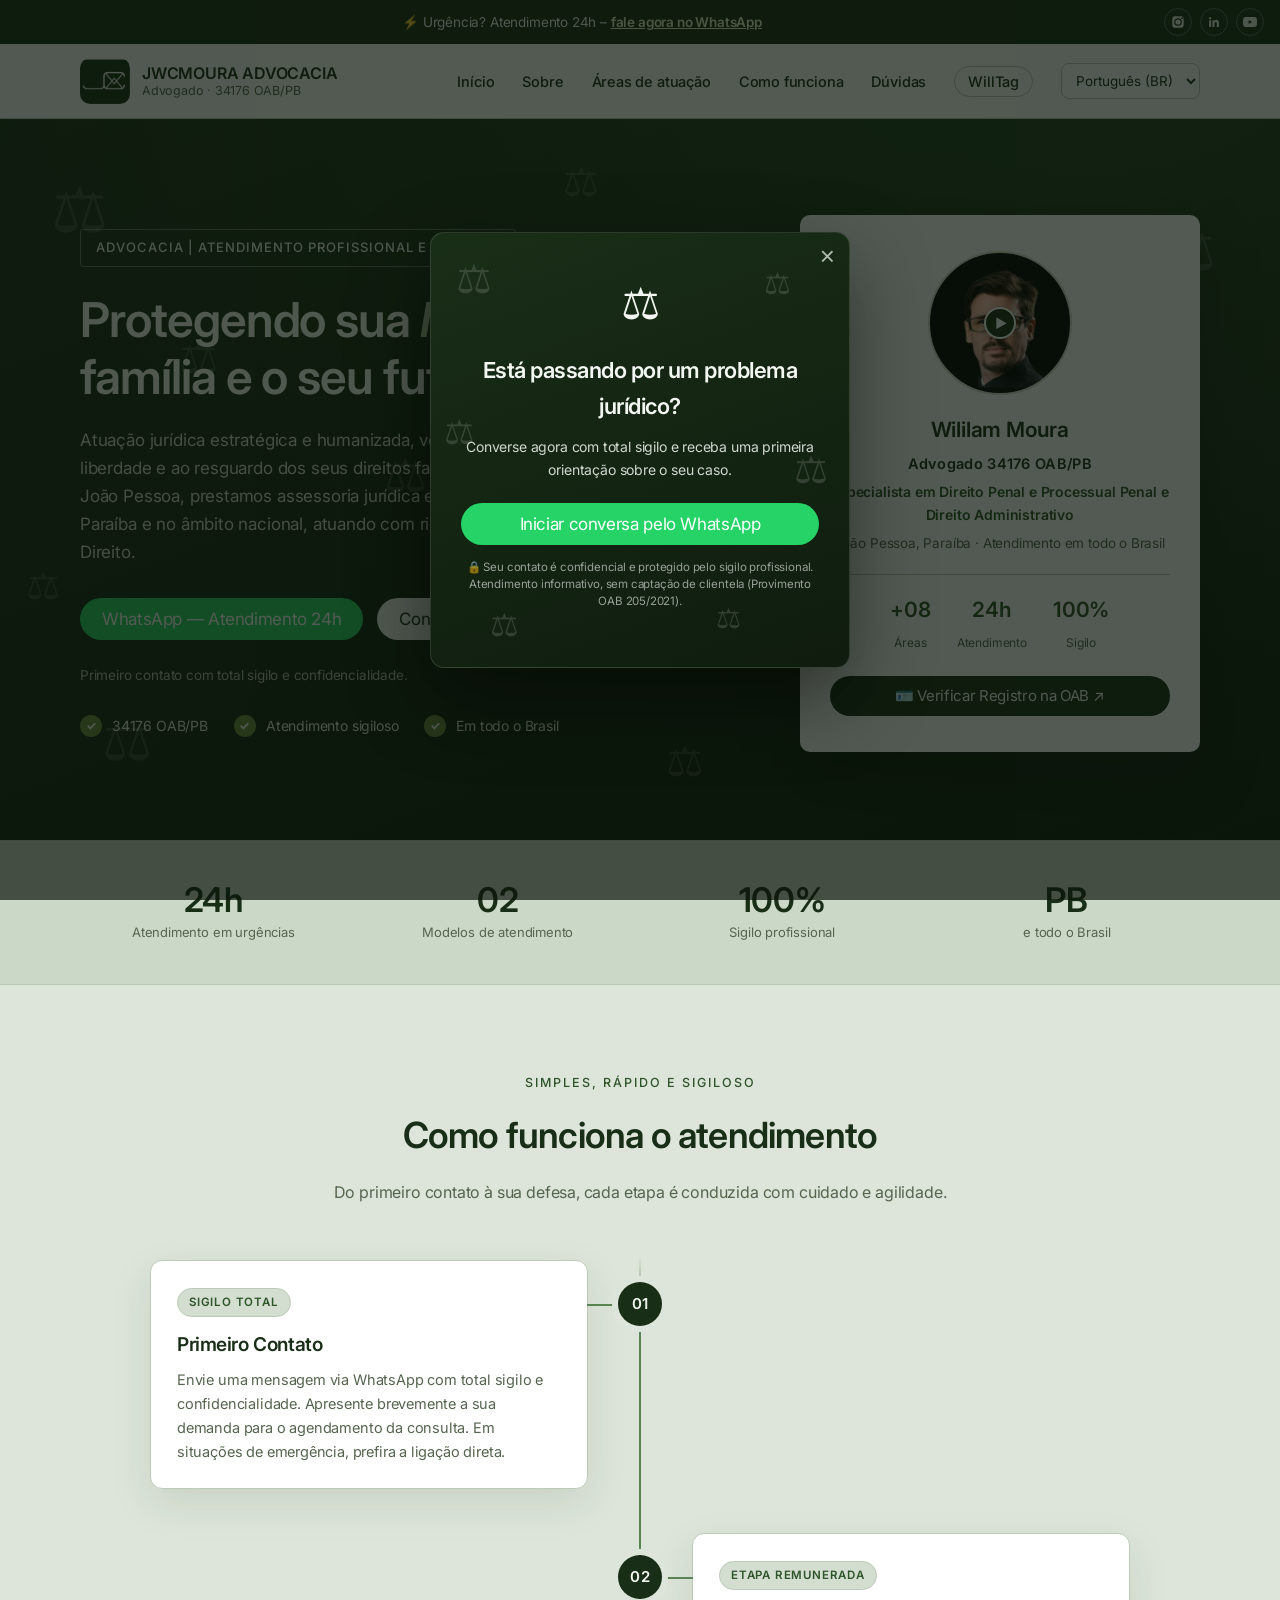
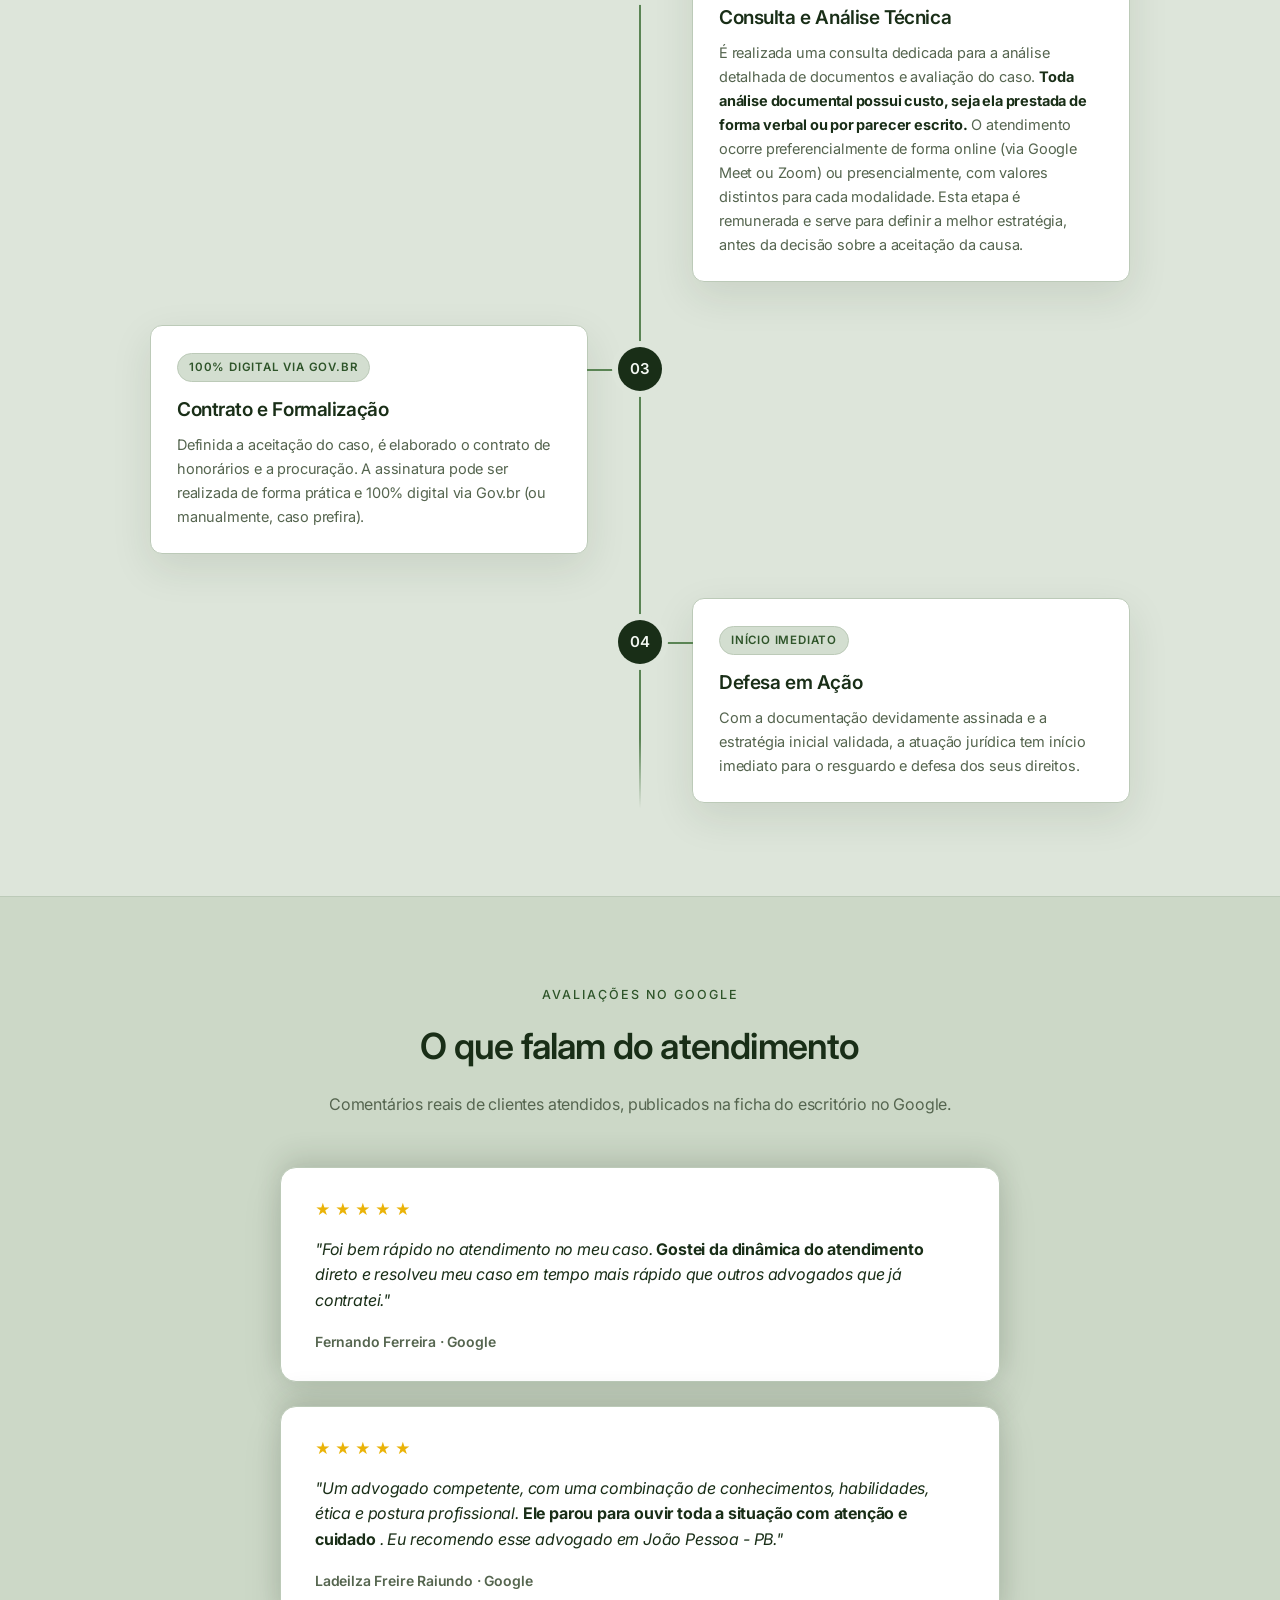
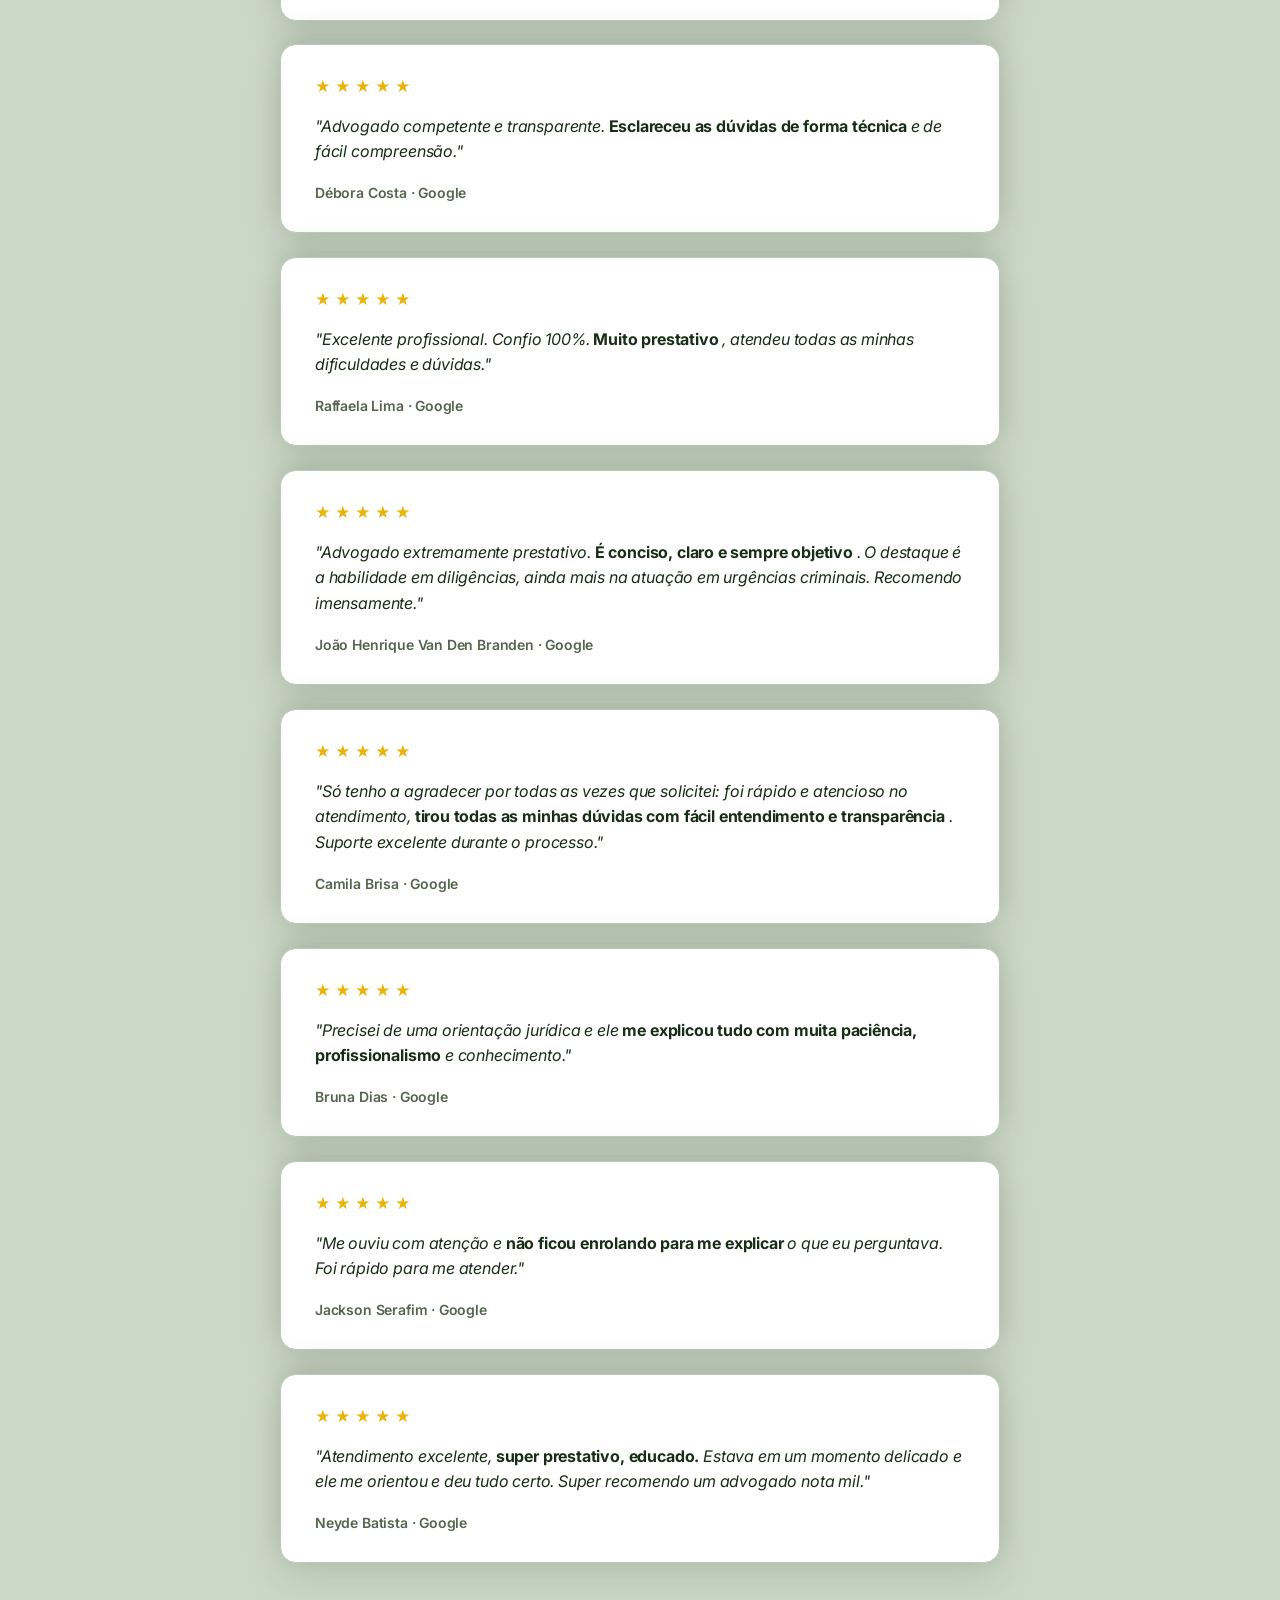
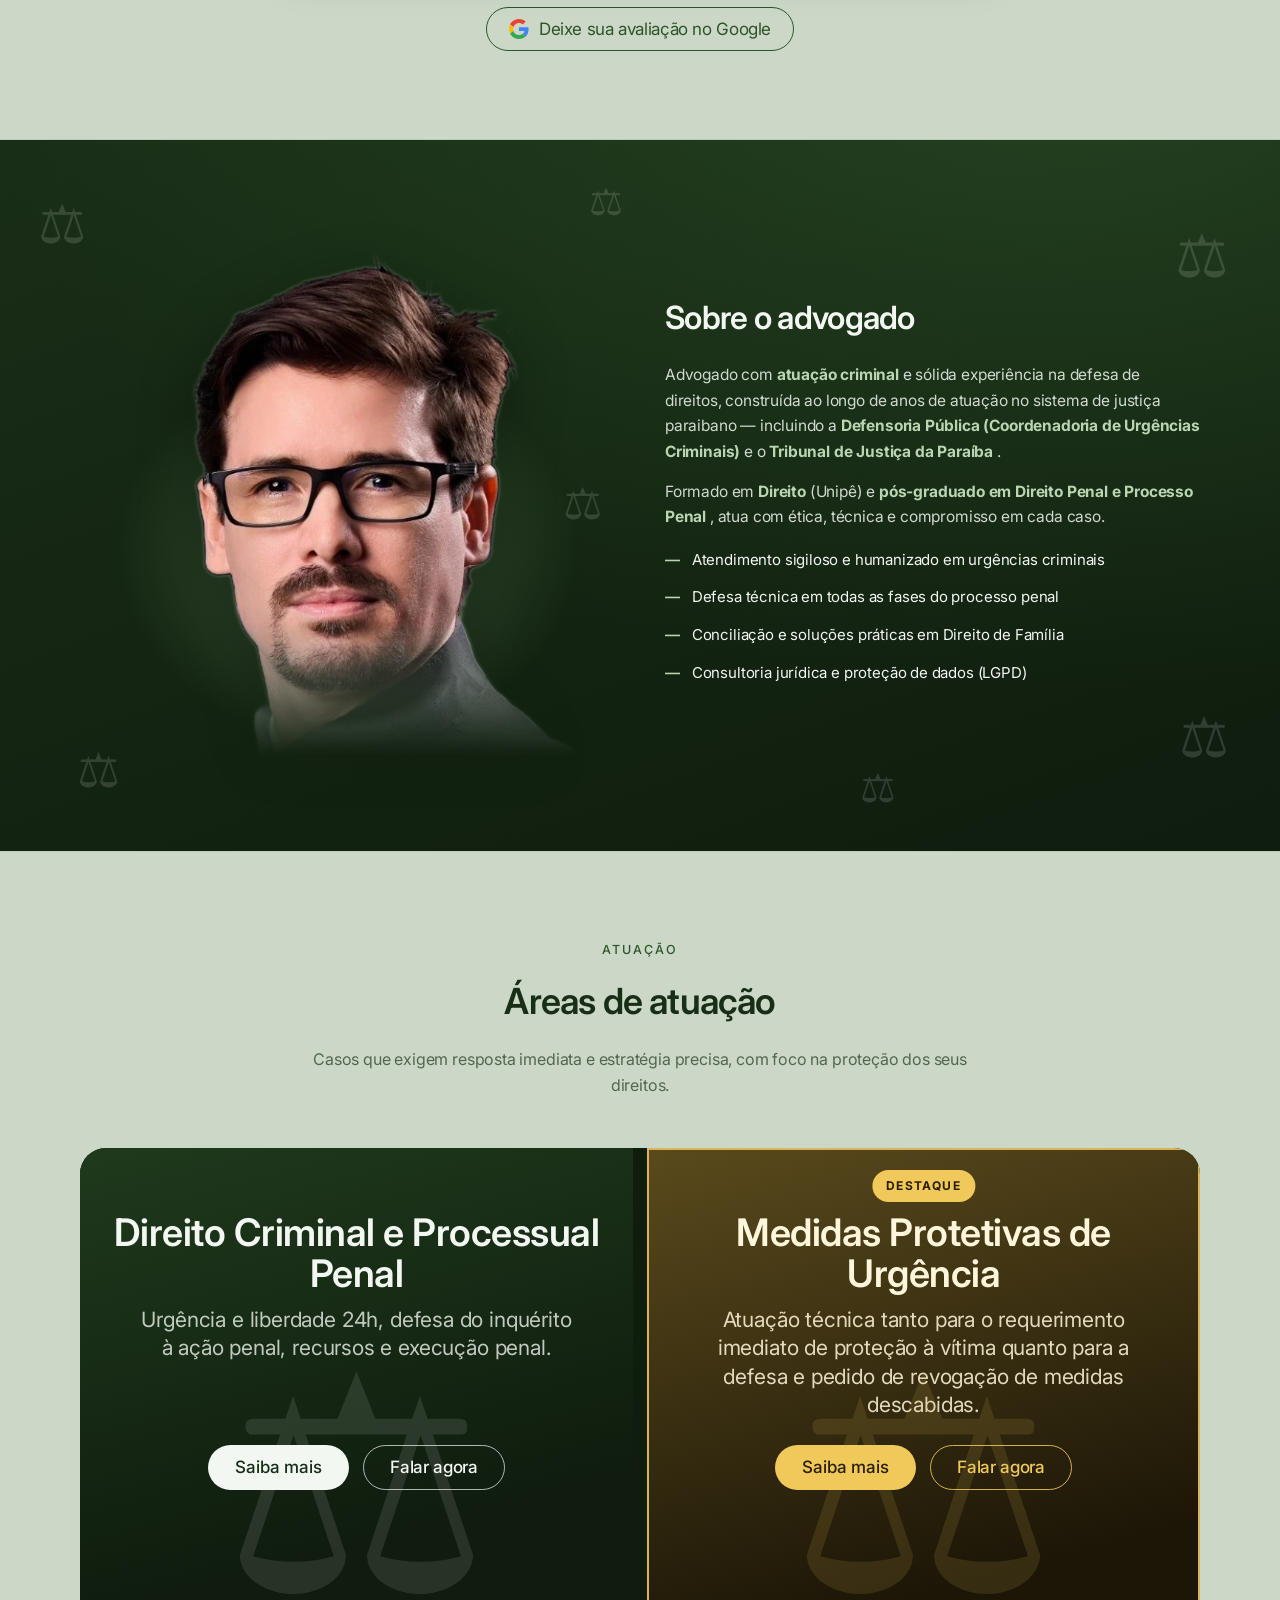
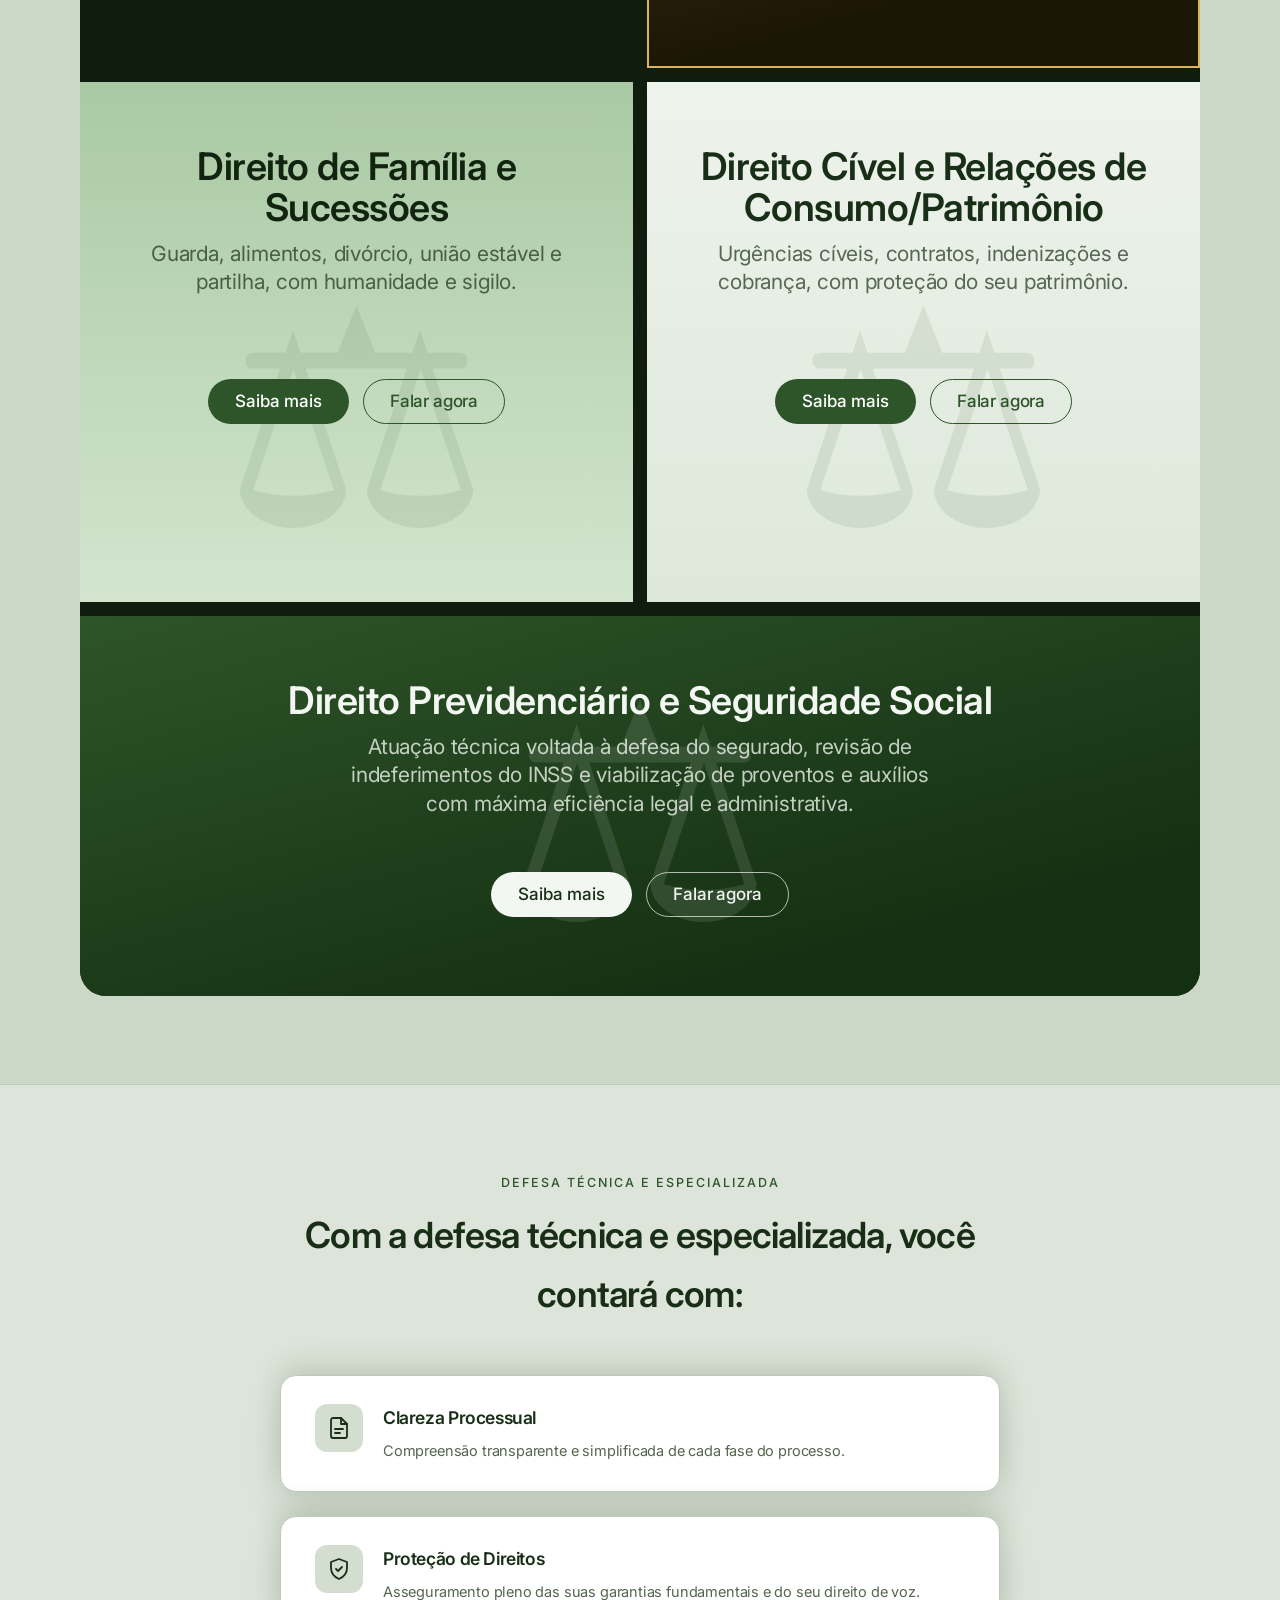
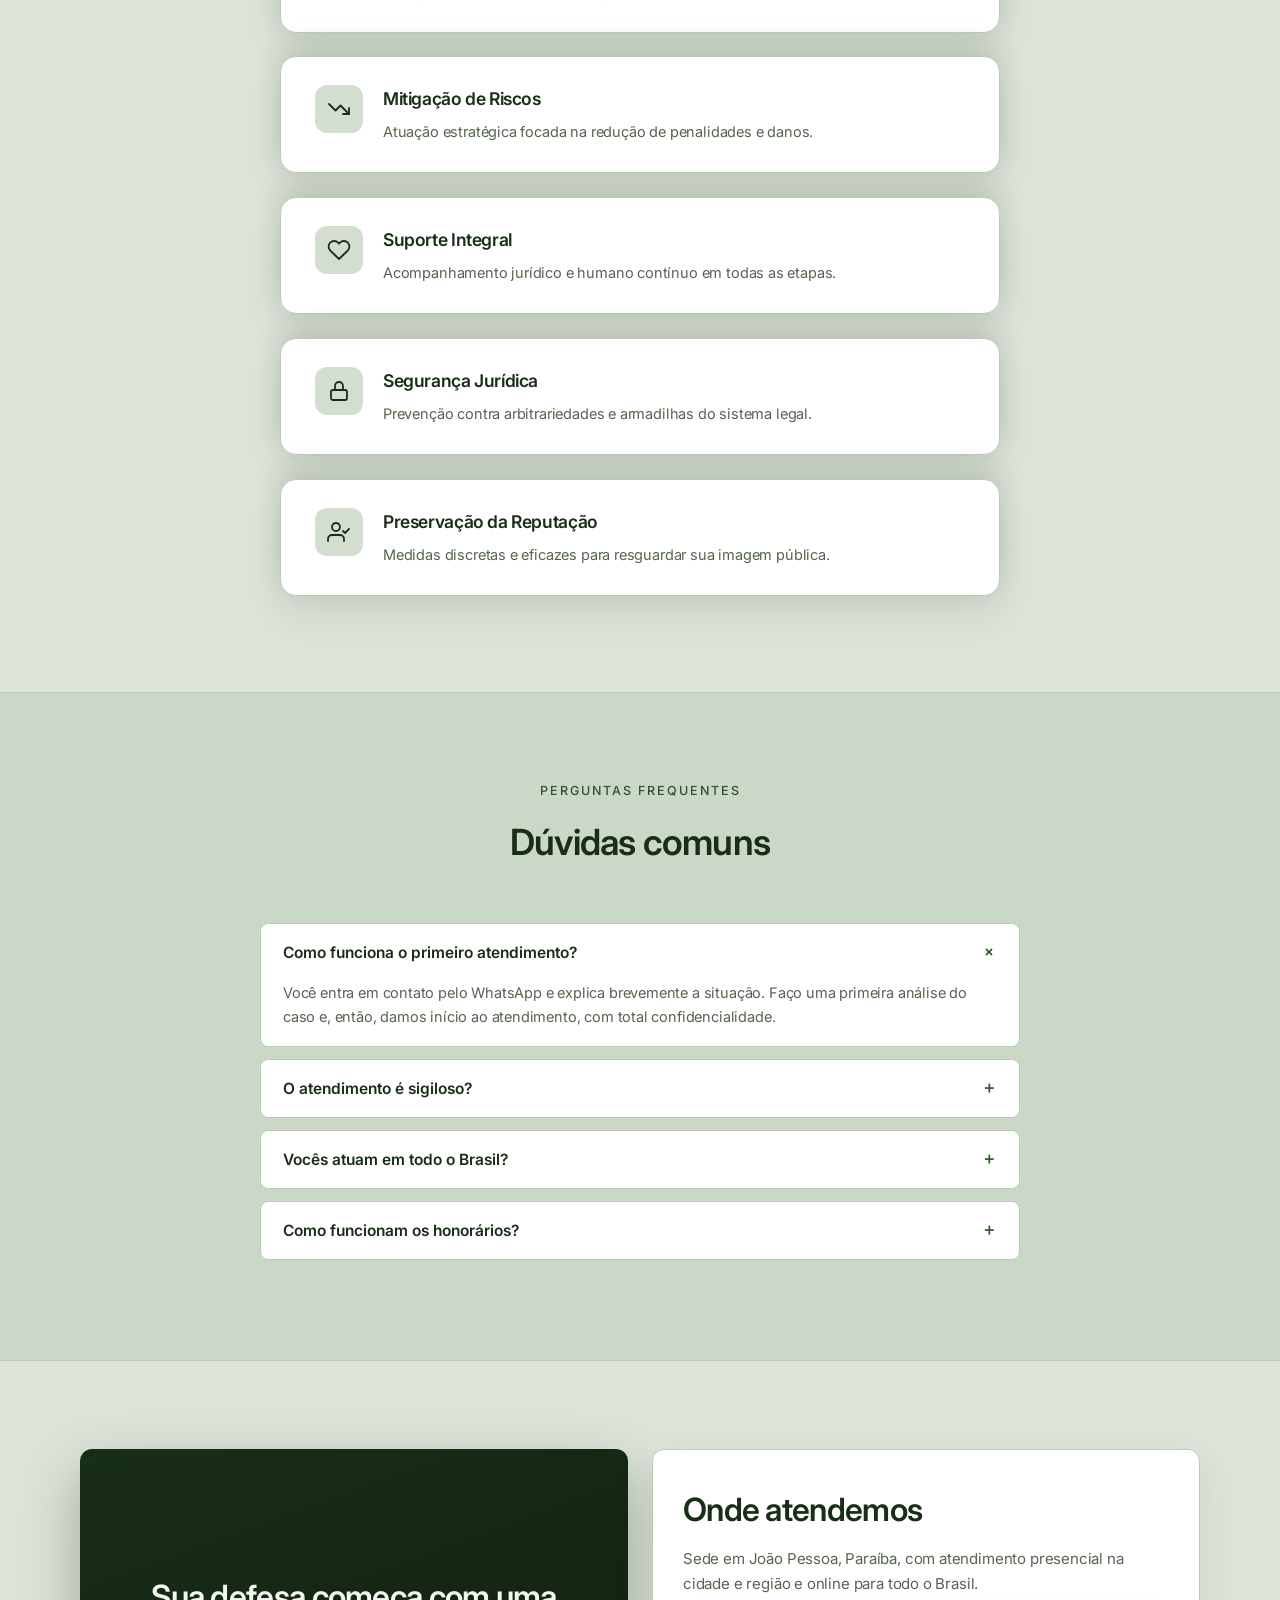
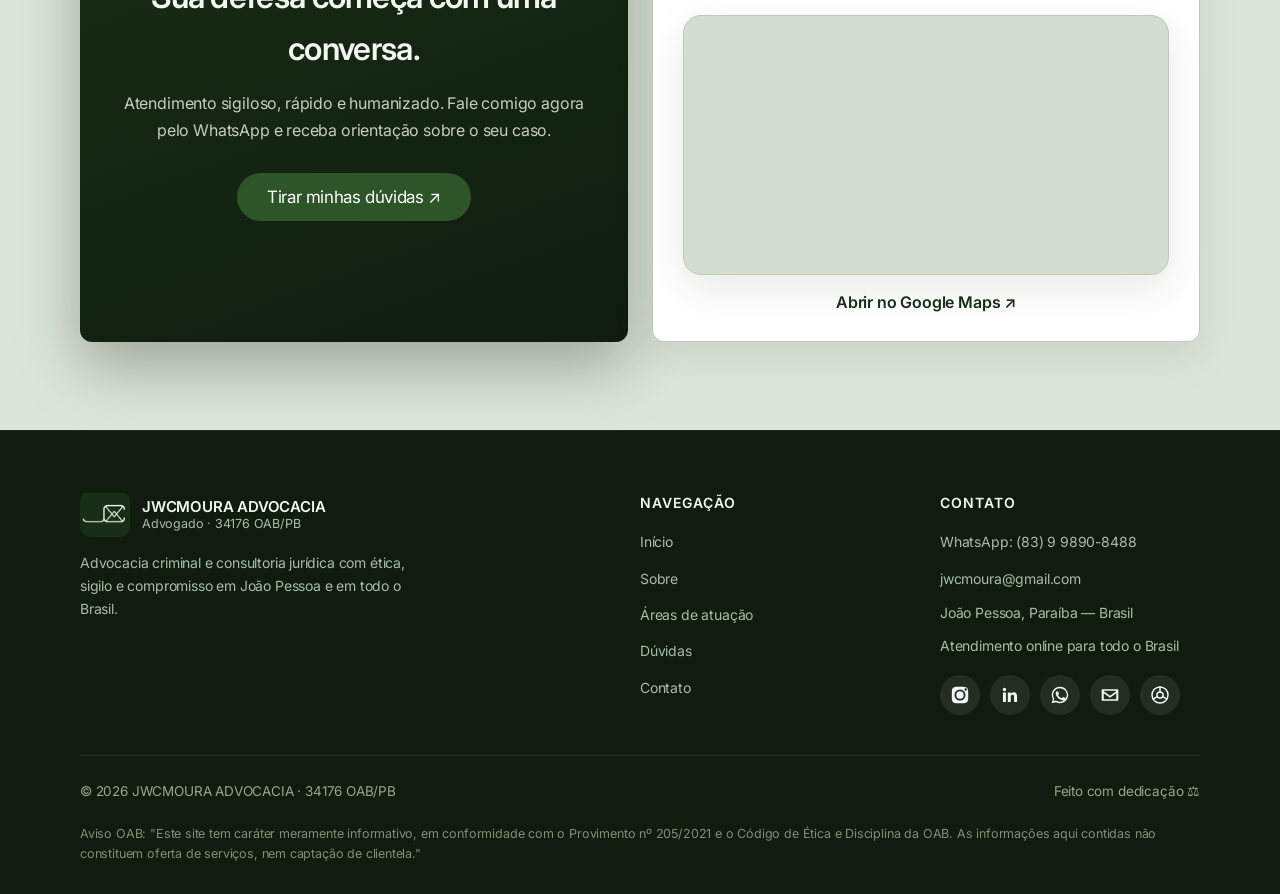
==== commit 4161cd7c: "Update index.html" ====
--- a/index.html
+++ b/index.html
@@ -1,1211 +1,3829 @@
 <!DOCTYPE html>
 <html lang="pt-BR">
 <head>
-  <meta charset="UTF-8" />
-  <meta name="referrer" content="strict-origin-when-cross-origin" />
-  <meta name="viewport" content="width=device-width, initial-scale=1.0" />
-  <link rel="icon" type="image/png" href="[data-uri]" />
-  <link rel="preconnect" href="https://fonts.googleapis.com" />
-  <link rel="preconnect" href="https://fonts.gstatic.com" crossorigin />
-  <link href="https://fonts.googleapis.com/css2?family=Inter:wght@400;500;600;700&display=swap" rel="stylesheet" />
-  <title>JWCMOURA asdasdfasdfas | Advogado Criminalista OAB/PB</title>
-  <style>
-    * { margin: 0; padding: 0; box-sizing: border-box; }
+    <meta charset="UTF-8"/>
+    <meta name="referrer" content="strict-origin-when-cross-origin"/>
+    <meta name="viewport" content="width=device-width, initial-scale=1.0"/>
+    <link rel="icon" type="image/png" href="[data-uri]"/>
+    <link rel="preconnect" href="https://fonts.googleapis.com"/>
+    <link rel="preconnect" href="https://fonts.gstatic.com" crossorigin/>
+    <link href="https://fonts.googleapis.com/css2?family=Inter:wght@400;500;600;700&display=swap" rel="stylesheet"/>
+    <title>JWCMOURA ADVOCACIA | Advogado OAB/PB</title>
+    <style>
+    * {
+        margin: 0;
+        padding: 0;
+        box-sizing: border-box;
+    }
 
     :root {
-      /* Moss green + white, sober palette */
-      --moss-950: #0f1c0e;
-      --moss-900: #192e17;      /* text */
-      --moss-800: #192e17;      /* hero / footer bg */
-      --moss-700: #234020;
-      --moss: #2e5429;          /* primary */
-      --moss-light: #5a8454;
-      --moss-soft: #e8f0e5;     /* light tint */
-      --cream: #f4f7f3;         /* page bg */
-      --white: #ffffff;
-      --border: #d6e2d2;
-      --muted: #55654f;
-      --radius: 14px;
-      --logo: url("[data-uri]");
-      --shadow: 0 14px 40px rgba(25, 46, 23, 0.10);
-    }
-
-    html { scroll-behavior: smooth; }
+        /* Moss green + white, sober palette */
+        --moss-950: #0f1c0e;
+        --moss-900: #192e17;
+        /* text */
+        --moss-800: #192e17;
+        /* hero / footer bg */
+        --moss-700: #234020;
+        --moss: #2e5429;
+        /* primary */
+        --moss-light: #5a8454;
+        --moss-soft: #d3ded0;
+        /* light tint */
+        --cream: #dde5da;
+        /* page bg */
+        --white: #ffffff;
+        --border: #bccab8;
+        --muted: #55654f;
+        --radius: 14px;
+        --logo: url("[data-uri]");
+        --shadow: 0 14px 40px rgba(25, 46, 23, 0.10);
+    }
+
+    html {
+        scroll-behavior: smooth;
+    }
 
     body {
-      font-family: -apple-system, BlinkMacSystemFont, "SF Pro Text", "SF Pro Display", "Inter", "Helvetica Neue", Helvetica, Arial, sans-serif;
-      background: var(--cream);
-      color: var(--moss-900);
-      line-height: 1.65;
-      overflow-x: hidden;
+        font-family: -apple-system, BlinkMacSystemFont, "SF Pro Text", "SF Pro Display", "Inter", "Helvetica Neue", Helvetica, Arial, sans-serif;
+        background: var(--cream);
+        color: var(--moss-900);
+        line-height: 1.65;
+        overflow-x: hidden;
     }
 
     h1, h2, h3, .brand-name, .hero-card h2, .tl-role {
-      font-family: -apple-system, BlinkMacSystemFont, "SF Pro Text", "SF Pro Display", "Inter", "Helvetica Neue", Helvetica, Arial, sans-serif;
-      font-weight: 600;
-      letter-spacing: -0.2px;
-    }
-
-    a { color: inherit; }
-    .container { width: min(1120px, 92%); margin: 0 auto; }
-
-    /* ===== Floating background scales ===== */
+        font-family: -apple-system, BlinkMacSystemFont, "SF Pro Text", "SF Pro Display", "Inter", "Helvetica Neue", Helvetica, Arial, sans-serif;
+        font-weight: 600;
+        letter-spacing: -0.2px;
+    }
+
+    a {
+        color: inherit;
+    }
+
+    .container {
+        width: min(1120px, 92%);
+        margin: 0 auto;
+    }/* ===== Floating background scales ===== */
+
     .bg-shapes {
-      position: fixed; inset: 0; overflow: hidden; z-index: 0; pointer-events: none;
-    }
+        position: fixed;
+        inset: 0;
+        overflow: hidden;
+        z-index: 0;
+        pointer-events: none;
+    }
+
     .scale {
-      position: absolute; display: flex; align-items: center; justify-content: center;
-      color: var(--moss-800); font-family: -apple-system, BlinkMacSystemFont, "SF Pro Text", "SF Pro Display", "Inter", "Helvetica Neue", Helvetica, Arial, sans-serif;
-      line-height: 1; opacity: 0.09; will-change: transform; transform-origin: 50% 50%;
-    }
+        position: absolute;
+        display: flex;
+        align-items: center;
+        justify-content: center;
+        color: var(--moss-800);
+        font-family: -apple-system, BlinkMacSystemFont, "SF Pro Text", "SF Pro Display", "Inter", "Helvetica Neue", Helvetica, Arial, sans-serif;
+        line-height: 1;
+        opacity: 0.09;
+        will-change: transform;
+        transform-origin: 50% 50%;
+    }
+
     @keyframes float-a {
-      0%   { transform: translate(0,0) rotate(0deg); }
-      50%  { transform: translate(30px,-50px) rotate(14deg); }
-      100% { transform: translate(-15px,30px) rotate(-9deg); }
-    }
+        0% {
+            transform: translate(0, 0) rotate(0deg);
+        }
+
+        50% {
+            transform: translate(30px, -50px) rotate(14deg);
+        }
+
+        100% {
+            transform: translate(-15px, 30px) rotate(-9deg);
+        }
+    }
+
     @keyframes float-b {
-      0%   { transform: translate(0,0) rotate(0deg); }
-      50%  { transform: translate(-40px,25px) rotate(-16deg); }
-      100% { transform: translate(25px,-40px) rotate(10deg); }
-    }
+        0% {
+            transform: translate(0, 0) rotate(0deg);
+        }
+
+        50% {
+            transform: translate(-40px, 25px) rotate(-16deg);
+        }
+
+        100% {
+            transform: translate(25px, -40px) rotate(10deg);
+        }
+    }
+
     @keyframes float-c {
-      0%   { transform: translate(0,0) scale(1) rotate(0deg); }
-      50%  { transform: translate(25px,40px) scale(1.15) rotate(8deg); }
-      100% { transform: translate(-30px,-25px) scale(0.92) rotate(-6deg); }
-    }
+        0% {
+            transform: translate(0, 0) scale(1) rotate(0deg);
+        }
+
+        50% {
+            transform: translate(25px, 40px) scale(1.15) rotate(8deg);
+        }
+
+        100% {
+            transform: translate(-30px, -25px) scale(0.92) rotate(-6deg);
+        }
+    }
+
     @keyframes float-d {
-      0%   { transform: translate(0,0) rotate(0deg); }
-      50%  { transform: translate(-30px,-35px) rotate(-20deg); }
-      100% { transform: translate(30px,28px) rotate(12deg); }
-    }
-    .scale { animation-timing-function: ease-in-out; animation-iteration-count: infinite; }
-
-    /* ===== Navbar ===== */
+        0% {
+            transform: translate(0, 0) rotate(0deg);
+        }
+
+        50% {
+            transform: translate(-30px, -35px) rotate(-20deg);
+        }
+
+        100% {
+            transform: translate(30px, 28px) rotate(12deg);
+        }
+    }
+
+    .scale {
+        animation-timing-function: ease-in-out;
+        animation-iteration-count: infinite;
+    }/* ===== Navbar ===== */
+
     nav.topbar {
-      position: sticky; top: 0; z-index: 40;
-      background: rgba(255, 255, 255, 0.92);
-      backdrop-filter: blur(10px);
-      border-bottom: 1px solid var(--border);
-    }
+        position: sticky;
+        top: 0;
+        z-index: 40;
+        background: rgba(255, 255, 255, 0.92);
+        backdrop-filter: blur(10px);
+        border-bottom: 1px solid var(--border);
+    }
+
     .topbar-inner {
-      width: min(1120px, 92%); margin: 0 auto;
-      display: flex; align-items: center; justify-content: space-between; gap: 16px;
-      padding: 14px 0;
-    }
-    .brand { display: flex; align-items: center; gap: 12px; text-decoration: none; }
+        width: min(1120px, 92%);
+        margin: 0 auto;
+        display: flex;
+        align-items: center;
+        justify-content: space-between;
+        gap: 16px;
+        padding: 14px 0;
+    }
+
+    .brand {
+        display: flex;
+        align-items: center;
+        gap: 12px;
+        text-decoration: none;
+    }
+
     .brand-mark {
-      width: 50px; height: 46px; flex-shrink: 0; border-radius: 10px;
-      background: var(--logo) center / contain no-repeat;
-      font-size: 0;
-    }
-    .brand-name { font-weight: 600; font-size: 16px; line-height: 1.2; color: var(--moss-900); }
-    .brand-name small { display: block; font-weight: 400; color: var(--muted); font-size: 12.5px; }
-
-    .nav-links { display: flex; align-items: center; gap: 28px; list-style: none; }
-    .nav-links a { text-decoration: none; font-size: 14.5px; color: var(--moss-900); font-weight: 500; transition: color 0.15s; }
-    .nav-links a:hover { color: var(--moss); }
+        width: 50px;
+        height: 46px;
+        flex-shrink: 0;
+        border-radius: 10px;
+        background: var(--logo) center / contain no-repeat;
+        font-size: 0;
+    }
+
+    .brand-name {
+        font-weight: 600;
+        font-size: 16px;
+        line-height: 1.2;
+        color: var(--moss-900);
+    }
+
+    .brand-name small {
+        display: block;
+        font-weight: 400;
+        color: var(--muted);
+        font-size: 12.5px;
+    }
+
+    .nav-links {
+        display: flex;
+        align-items: center;
+        gap: 28px;
+        list-style: none;
+    }
+
+    .nav-links a {
+        text-decoration: none;
+        font-size: 14.5px;
+        color: var(--moss-900);
+        font-weight: 500;
+        transition: color 0.15s;
+    }
+
+    .nav-links a:hover {
+        color: var(--moss);
+    }
 
     .btn {
-      display: inline-flex; align-items: center; gap: 8px;
-      background: var(--moss); color: #fff; font-weight: 600; font-size: 15px;
-      padding: 12px 24px; border-radius: 6px; text-decoration: none;
-      box-shadow: 0 8px 20px rgba(46, 84, 41, 0.25);
-      transition: transform 0.15s ease, background 0.15s ease, box-shadow 0.15s ease;
-      border: none; cursor: pointer;
-    }
-    .btn:hover { transform: translateY(-2px); background: var(--moss-700); box-shadow: 0 12px 26px rgba(46, 84, 41, 0.32); }
+        display: inline-flex;
+        align-items: center;
+        gap: 8px;
+        background: var(--moss);
+        color: #fff;
+        font-weight: 600;
+        font-size: 15px;
+        padding: 12px 24px;
+        border-radius: 6px;
+        text-decoration: none;
+        box-shadow: 0 8px 20px rgba(46, 84, 41, 0.25);
+        transition: transform 0.15s ease, background 0.15s ease, box-shadow 0.15s ease;
+        border: none;
+        cursor: pointer;
+    }
+
+    .btn:hover {
+        transform: translateY(-2px);
+        background: var(--moss-700);
+        box-shadow: 0 12px 26px rgba(46, 84, 41, 0.32);
+    }
 
     .btn-light {
-      background: #f2f7f1; color: var(--moss-800); box-shadow: 0 8px 20px rgba(0, 0, 0, 0.18);
-    }
-    .btn-light:hover { background: #ffffff; }
+        background: #f2f7f1;
+        color: var(--moss-800);
+        box-shadow: 0 8px 20px rgba(0, 0, 0, 0.18);
+    }
+
+    .btn-light:hover {
+        background: #ffffff;
+    }
 
     .btn-outline {
-      background: transparent; color: var(--moss); box-shadow: none;
-      border: 1.5px solid var(--moss);
-    }
-    .btn-outline:hover { background: var(--moss-soft); box-shadow: none; }
-
-    .btn-wa { background: #25d366; box-shadow: 0 8px 20px rgba(37, 211, 102, 0.3); animation: btn-wa-bounce 2.4s ease-in-out infinite; }
-    .btn-wa:hover { background: #1eb858; animation-play-state: paused; transform: translateY(-2px); }
+        background: transparent;
+        color: var(--moss);
+        box-shadow: none;
+        border: 1.5px solid var(--moss);
+    }
+
+    .btn-outline:hover {
+        background: var(--moss-soft);
+        box-shadow: none;
+    }
+
+    .btn-wa {
+        background: #25d366;
+        box-shadow: 0 8px 20px rgba(37, 211, 102, 0.3);
+        animation: btn-wa-bounce 2.4s ease-in-out infinite;
+    }
+
+    .btn-wa:hover {
+        background: #1eb858;
+        animation-play-state: paused;
+        transform: translateY(-2px);
+    }
+
     @keyframes btn-wa-bounce {
-      0%, 100% { transform: translateY(0); }
-      25%      { transform: translateY(-6px); }
-      55%      { transform: translateY(0); }
-      75%      { transform: translateY(-3px); }
-      90%      { transform: translateY(0); }
-    }
-
-    .hamburger { display: none; background: none; border: none; color: var(--moss-900); font-size: 28px; cursor: pointer; }
-
-    /* ===== Hero ===== */
+        0%, 100% {
+            transform: translateY(0);
+        }
+
+        25% {
+            transform: translateY(-6px);
+        }
+
+        55% {
+            transform: translateY(0);
+        }
+
+        75% {
+            transform: translateY(-3px);
+        }
+
+        90% {
+            transform: translateY(0);
+        }
+    }
+
+    .hamburger {
+        display: none;
+        background: none;
+        border: none;
+        color: var(--moss-900);
+        font-size: 28px;
+        cursor: pointer;
+    }/* ===== Hero ===== */
+
     .hero {
-      position: relative; z-index: 1;
-      padding: 96px 0 88px;
-      background:
-        radial-gradient(1100px 620px at 85% -10%, rgba(60, 110, 54, 0.35), transparent),
-        linear-gradient(160deg, var(--moss-800), var(--moss-950));
-      color: #f2f7f1;
-    }
-    .hero-shapes { position: absolute; inset: 0; overflow: hidden; z-index: 0; pointer-events: none; }
-    .hero-shapes .scale { color: #ffffff; opacity: 0.14; }
-    .hero .container { position: relative; z-index: 1; display: grid; grid-template-columns: 1.25fr 0.75fr; gap: 52px; align-items: center; }
+        position: relative;
+        z-index: 1;
+        padding: 96px 0 88px;
+        background:
+        radial-gradient(1100px 620px at 85% -10%, rgba(60, 110, 54, 0.35), transparent), linear-gradient(160deg, var(--moss-800), var(--moss-950));
+        color: #f2f7f1;
+    }
+
+    .hero-shapes {
+        position: absolute;
+        inset: 0;
+        overflow: hidden;
+        z-index: 0;
+        pointer-events: none;
+    }
+
+    .hero-shapes .scale {
+        color: #ffffff;
+        opacity: 0.14;
+    }
+
+    .hero .container {
+        position: relative;
+        z-index: 1;
+        display: grid;
+        grid-template-columns: 1.25fr 0.75fr;
+        gap: 52px;
+        align-items: center;
+    }
+
     .hero-eyebrow {
-      display: inline-flex; align-items: center; gap: 8px;
-      border: 1px solid rgba(244, 247, 236, 0.35); color: #ecf4ea;
-      font-weight: 500; font-size: 13px; letter-spacing: 1px; text-transform: uppercase;
-      padding: 7px 15px; border-radius: 3px; margin-bottom: 24px;
-    }
-    .hero h1 { font-size: clamp(30px, 4.5vw, 48px); line-height: 1.2; margin-bottom: 20px; color: #f2f7f1; }
-    .hero h1 em { font-style: italic; color: #b9d6b1; }
-    .hero p.lead { font-size: 17px; color: rgba(244, 247, 236, 0.85); max-width: 560px; margin-bottom: 32px; }
-    .hero-ctas { display: flex; flex-wrap: wrap; gap: 14px; }
-    .hero-note { margin-top: 24px; font-size: 13.5px; color: rgba(244, 247, 236, 0.7); }
+        display: inline-flex;
+        align-items: center;
+        gap: 8px;
+        border: 1px solid rgba(244, 247, 236, 0.35);
+        color: #ecf4ea;
+        font-weight: 500;
+        font-size: 13px;
+        letter-spacing: 1px;
+        text-transform: uppercase;
+        padding: 7px 15px;
+        border-radius: 3px;
+        margin-bottom: 24px;
+    }
+
+    .hero h1 {
+        font-size: clamp(30px, 4.5vw, 48px);
+        line-height: 1.2;
+        margin-bottom: 20px;
+        color: #f2f7f1;
+    }
+
+    .hero h1 em {
+        font-style: italic;
+        color: #b9d6b1;
+    }
+
+    .hero p.lead {
+        font-size: 17px;
+        color: rgba(244, 247, 236, 0.85);
+        max-width: 560px;
+        margin-bottom: 32px;
+    }
+
+    .hero-ctas {
+        display: flex;
+        flex-wrap: wrap;
+        gap: 14px;
+    }
+
+    .hero-note {
+        margin-top: 24px;
+        font-size: 13.5px;
+        color: rgba(244, 247, 236, 0.7);
+    }
 
     .hero-card {
-      background: var(--white); color: var(--moss-900);
-      border-radius: 10px; padding: 36px 30px; text-align: center;
-      box-shadow: 0 24px 60px rgba(0, 0, 0, 0.3);
-    }
+        background: var(--white);
+        color: var(--moss-900);
+        border-radius: 10px;
+        padding: 36px 30px;
+        text-align: center;
+        box-shadow: 0 24px 60px rgba(0, 0, 0, 0.3);
+    }
+
     .hero-card .avatar {
-      width: 144px; height: 144px; border-radius: 50%; margin: 0 auto 18px;
-      background: #000 url("[data-uri]") center / cover no-repeat;
-      display: flex; align-items: center; justify-content: center;
-      font-size: 0; font-weight: 600; color: #f2f7f1;
-      font-family: -apple-system, BlinkMacSystemFont, "SF Pro Text", "SF Pro Display", "Inter", "Helvetica Neue", Helvetica, Arial, sans-serif;
-      border: 2px solid var(--moss-soft);
-      cursor: pointer; position: relative;
-      transition: transform 0.15s ease;
-    }
-    .hero-card .avatar:hover { transform: scale(1.04); }
+        width: 144px;
+        height: 144px;
+        border-radius: 50%;
+        margin: 0 auto 18px;
+        background: #000 url("[data-uri]") center / cover no-repeat;
+        display: flex;
+        align-items: center;
+        justify-content: center;
+        font-size: 0;
+        font-weight: 600;
+        color: #f2f7f1;
+        font-family: -apple-system, BlinkMacSystemFont, "SF Pro Text", "SF Pro Display", "Inter", "Helvetica Neue", Helvetica, Arial, sans-serif;
+        border: 2px solid var(--moss-soft);
+        cursor: pointer;
+        position: relative;
+        transition: transform 0.15s ease;
+    }
+
+    .hero-card .avatar:hover {
+        transform: scale(1.04);
+    }
+
     .hero-card .avatar .play-badge {
-      position: absolute; bottom: 0; right: 0; width: 32px; height: 32px; border-radius: 50%;
-      background: var(--moss-800); color: #fff; display: flex; align-items: center; justify-content: center;
-      font-size: 13px; padding-left: 2px; box-shadow: 0 4px 12px rgba(0,0,0,0.3); border: 2px solid #fff;
-      animation: play-pulse 2.2s ease-in-out infinite;
-    }
+        position: absolute;
+        bottom: 0;
+        right: 0;
+        width: 32px;
+        height: 32px;
+        border-radius: 50%;
+        background: var(--moss-800);
+        color: #fff;
+        display: flex;
+        align-items: center;
+        justify-content: center;
+        font-size: 13px;
+        padding-left: 2px;
+        box-shadow: 0 4px 12px rgba(0, 0, 0, 0.3);
+        border: 2px solid #fff;
+        animation: play-pulse 2.2s ease-in-out infinite;
+    }
+
     @keyframes play-pulse {
-      0%   { transform: scale(1);    box-shadow: 0 4px 12px rgba(0,0,0,0.3), 0 0 0 0 rgba(25,46,23,0.55); }
-      60%  { transform: scale(1.08); box-shadow: 0 4px 12px rgba(0,0,0,0.3), 0 0 0 10px rgba(25,46,23,0); }
-      100% { transform: scale(1);    box-shadow: 0 4px 12px rgba(0,0,0,0.3), 0 0 0 0 rgba(25,46,23,0); }
-    }
-    @media (prefers-reduced-motion: reduce) { .hero-card .avatar .play-badge { animation: none; } }
+        0% {
+            transform: scale(1);
+            box-shadow: 0 4px 12px rgba(0, 0, 0, 0.3), 0 0 0 0 rgba(25, 46, 23, 0.55);
+        }
+
+        60% {
+            transform: scale(1.08);
+            box-shadow: 0 4px 12px rgba(0, 0, 0, 0.3), 0 0 0 10px rgba(25, 46, 23, 0);
+        }
+
+        100% {
+            transform: scale(1);
+            box-shadow: 0 4px 12px rgba(0, 0, 0, 0.3), 0 0 0 0 rgba(25, 46, 23, 0);
+        }
+    }
+
+    @media (prefers-reduced-motion: reduce) {
+        .hero-card .avatar .play-badge {
+            animation: none;
+        }
+    }
+
     .hero-video {
-      width: 200px; height: 200px; margin: 0 auto 18px; border-radius: 12px;
-      overflow: hidden; position: relative; background: #000;
-      border: 2px solid var(--moss-soft); box-shadow: 0 10px 30px rgba(0,0,0,0.25);
-    }
-    .hero-video iframe { position: absolute; left: 0; top: 50%; width: 100%; height: 177.78%; transform: translateY(-50%); border: 0; }
+        width: 200px;
+        height: 200px;
+        margin: 0 auto 18px;
+        border-radius: 12px;
+        overflow: hidden;
+        position: relative;
+        background: #000;
+        border: 2px solid var(--moss-soft);
+        box-shadow: 0 10px 30px rgba(0, 0, 0, 0.25);
+    }
+
+    .hero-video iframe {
+        position: absolute;
+        left: 0;
+        top: 50%;
+        width: 100%;
+        height: 177.78%;
+        transform: translateY(-50%);
+        border: 0;
+    }
+
     .hero-video-close {
-      position: absolute; top: 6px; right: 6px; z-index: 2; cursor: pointer;
-      background: #fff; border: none; border-radius: 50%; width: 28px; height: 28px;
-      font-size: 16px; line-height: 1; box-shadow: 0 2px 8px rgba(0,0,0,0.35);
-    }
-    .hero-card h2 { font-size: 21px; font-weight: 600; }
-    .hero-card .oab-line { color: var(--moss-900); font-weight: 600; font-size: 14.5px; letter-spacing: 0.3px; margin: 4px 0 2px; }
-    .hero-card .role { color: var(--moss); font-weight: 600; font-size: 14px; margin: 4px 0 6px; }
-    .hero-card .loc { color: var(--muted); font-size: 13.5px; margin-bottom: 20px; }
-    .hero-card .stats { display: flex; justify-content: center; gap: 26px; border-top: 1px solid var(--border); padding-top: 18px; }
-    .hero-card .card-oab { margin-top: 22px; width: 100%; justify-content: center; padding: 13px 18px; font-size: 14.5px; }
-    .hero-card .stat b { display: block; font-size: 21px; color: var(--moss); font-family: -apple-system, BlinkMacSystemFont, "SF Pro Text", "SF Pro Display", "Inter", "Helvetica Neue", Helvetica, Arial, sans-serif; font-weight: 600; }
-    .hero-card .stat span { font-size: 12px; color: var(--muted); }
-
-    /* ===== Sections ===== */
-    .section { position: relative; z-index: 1; padding: 88px 0; }
-    .section.alt { background: rgba(232,240,229,0.6); border-top: 1px solid var(--border); border-bottom: 1px solid var(--border); }
-    .sec-head { text-align: center; max-width: 700px; margin: 0 auto 50px; }
-    .sec-head .kicker { color: var(--moss); font-weight: 500; text-transform: uppercase; letter-spacing: 2px; font-size: 12.5px; margin-bottom: 12px; }
-    .sec-head h2 { font-size: clamp(26px, 3.3vw, 36px); color: var(--moss-900); margin-bottom: 14px; }
-    .sec-head p { color: var(--muted); font-size: 16px; }
-
-    /* About */
-    .about-grid { display: grid; grid-template-columns: 1fr 1fr; gap: 50px; align-items: center; }
+        position: absolute;
+        top: 6px;
+        right: 6px;
+        z-index: 2;
+        cursor: pointer;
+        background: #fff;
+        border: none;
+        border-radius: 50%;
+        width: 28px;
+        height: 28px;
+        font-size: 16px;
+        line-height: 1;
+        box-shadow: 0 2px 8px rgba(0, 0, 0, 0.35);
+    }
+
+    .hero-card h2 {
+        font-size: 21px;
+        font-weight: 600;
+    }
+
+    .hero-card .oab-line {
+        color: var(--moss-900);
+        font-weight: 600;
+        font-size: 14.5px;
+        letter-spacing: 0.3px;
+        margin: 4px 0 2px;
+    }
+
+    .hero-card .role {
+        color: var(--moss);
+        font-weight: 600;
+        font-size: 14px;
+        margin: 4px 0 6px;
+    }
+
+    .hero-card .loc {
+        color: var(--muted);
+        font-size: 13.5px;
+        margin-bottom: 20px;
+    }
+
+    .hero-card .stats {
+        display: flex;
+        justify-content: center;
+        gap: 26px;
+        border-top: 1px solid var(--border);
+        padding-top: 18px;
+    }
+
+    .hero-card .card-oab {
+        margin-top: 22px;
+        width: 100%;
+        justify-content: center;
+        padding: 13px 18px;
+        font-size: 14.5px;
+    }
+
+    .hero-card .stat b {
+        display: block;
+        font-size: 21px;
+        color: var(--moss);
+        font-family: -apple-system, BlinkMacSystemFont, "SF Pro Text", "SF Pro Display", "Inter", "Helvetica Neue", Helvetica, Arial, sans-serif;
+        font-weight: 600;
+    }
+
+    .hero-card .stat span {
+        font-size: 12px;
+        color: var(--muted);
+    }/* ===== Sections ===== */
+
+    .section {
+        position: relative;
+        z-index: 1;
+        padding: 88px 0;
+    }
+
+    .section.alt {
+        background: rgba(190, 206, 185, 0.55);
+        border-top: 1px solid var(--border);
+        border-bottom: 1px solid var(--border);
+    }
+
+    .sec-head {
+        text-align: center;
+        max-width: 700px;
+        margin: 0 auto 50px;
+    }
+
+    .sec-head .kicker {
+        color: var(--moss);
+        font-weight: 500;
+        text-transform: uppercase;
+        letter-spacing: 2px;
+        font-size: 12.5px;
+        margin-bottom: 12px;
+    }
+
+    .sec-head h2 {
+        font-size: clamp(26px, 3.3vw, 36px);
+        color: var(--moss-900);
+        margin-bottom: 14px;
+    }
+
+    .sec-head p {
+        color: var(--muted);
+        font-size: 16px;
+    }/* About */
+
+    .about-grid {
+        display: grid;
+        grid-template-columns: 1fr 1fr;
+        gap: 50px;
+        align-items: center;
+    }
+
     .about-photo {
-      aspect-ratio: 4/4; border-radius: 10px;
-      background: linear-gradient(160deg, var(--moss-soft), var(--white));
-      border: 1px solid var(--border);
-      display: flex; flex-direction: column; align-items: center; justify-content: center; gap: 16px;
-      box-shadow: var(--shadow); overflow: hidden; background: #000; padding: 0;
-    }
-    .about-photo img { width: 100%; height: 100%; object-fit: cover; object-position: center top; display: block; }
-    .about-photo .avatar { width: 104px; height: 104px; border-radius: 50%; background: var(--moss-800) var(--logo) center / 74% no-repeat; display: flex; align-items: center; justify-content: center; font-size: 0; font-weight: 600; color: #f2f7f1; font-family: -apple-system, BlinkMacSystemFont, "SF Pro Text", "SF Pro Display", "Inter", "Helvetica Neue", Helvetica, Arial, sans-serif; }
-    .about-photo p { color: var(--muted); font-size: 14px; }
-    .about-text h2 { font-size: clamp(26px, 3vw, 32px); color: var(--moss-900); margin-bottom: 18px; }
-    .about-text p { color: var(--muted); margin-bottom: 14px; font-size: 15.5px; }
-    .about-text strong { color: var(--moss-800); }
-    .about-list { list-style: none; margin-top: 18px; }
-    .about-list li { display: flex; gap: 12px; align-items: flex-start; margin-bottom: 13px; color: var(--moss-900); font-size: 15px; }
-    .about-list li::before { content: "—"; color: var(--moss); flex-shrink: 0; font-weight: 600; }
+        aspect-ratio: 4/4;
+        border-radius: 10px;
+        background: linear-gradient(160deg, var(--moss-soft), var(--white));
+        border: 1px solid var(--border);
+        display: flex;
+        flex-direction: column;
+        align-items: center;
+        justify-content: center;
+        gap: 16px;
+        box-shadow: var(--shadow);
+        overflow: hidden;
+        background: #000;
+        padding: 0;
+    }
+
+    .about-photo img {
+        width: 100%;
+        height: 100%;
+        object-fit: cover;
+        object-position: center top;
+        display: block;
+    }
+
+    .about-photo .avatar {
+        width: 104px;
+        height: 104px;
+        border-radius: 50%;
+        background: var(--moss-800) var(--logo) center / 74% no-repeat;
+        display: flex;
+        align-items: center;
+        justify-content: center;
+        font-size: 0;
+        font-weight: 600;
+        color: #f2f7f1;
+        font-family: -apple-system, BlinkMacSystemFont, "SF Pro Text", "SF Pro Display", "Inter", "Helvetica Neue", Helvetica, Arial, sans-serif;
+    }
+
+    .about-photo p {
+        color: var(--muted);
+        font-size: 14px;
+    }
+
+    .about-text h2 {
+        font-size: clamp(26px, 3vw, 32px);
+        color: var(--moss-900);
+        margin-bottom: 18px;
+    }
+
+    .about-text p {
+        color: var(--muted);
+        margin-bottom: 14px;
+        font-size: 15.5px;
+    }
+
+    .about-text strong {
+        color: var(--moss-800);
+    }
+
+    .about-list {
+        list-style: none;
+        margin-top: 18px;
+    }
+
+    .about-list li {
+        display: flex;
+        gap: 12px;
+        align-items: flex-start;
+        margin-bottom: 13px;
+        color: var(--moss-900);
+        font-size: 15px;
+    }
+
+    .about-list li::before {
+        content: "—";
+        color: var(--moss);
+        flex-shrink: 0;
+        font-weight: 600;
+    }
 
     .about-dark {
-      overflow: hidden; color: #f2f7f1;
-      background:
-        radial-gradient(1100px 620px at 85% -10%, rgba(60, 110, 54, 0.35), transparent),
-        linear-gradient(160deg, var(--moss-800), var(--moss-950));
-    }
-    .about-dark .container { position: relative; z-index: 1; }
-    .about-dark .about-photo { background: transparent; border: none; box-shadow: none; border-radius: 0; overflow: visible; }
-    .about-dark .about-text h2 { color: #f2f7f1; }
-    .about-dark .about-text p { color: rgba(242,247,241,0.85); }
-    .about-dark .about-text strong { color: #b9d6b1; }
-    .about-dark .about-list li { color: #f2f7f1; }
-    .about-dark .about-list li::before { color: #b9d6b1; }
-
-    /* Areas */
-    /* Áreas — estilo vitrine em grade */
+        overflow: hidden;
+        color: #f2f7f1;
+        background:
+        radial-gradient(1100px 620px at 85% -10%, rgba(60, 110, 54, 0.35), transparent), linear-gradient(160deg, var(--moss-800), var(--moss-950));
+    }
+
+    .about-dark .container {
+        position: relative;
+        z-index: 1;
+    }
+
+    .about-dark .about-photo {
+        background: transparent;
+        border: none;
+        box-shadow: none;
+        border-radius: 0;
+        overflow: visible;
+    }
+
+    .about-dark .about-text h2 {
+        color: #f2f7f1;
+    }
+
+    .about-dark .about-text p {
+        color: rgba(242, 247, 241, 0.85);
+    }
+
+    .about-dark .about-text strong {
+        color: #b9d6b1;
+    }
+
+    .about-dark .about-list li {
+        color: #f2f7f1;
+    }
+
+    .about-dark .about-list li::before {
+        color: #b9d6b1;
+    }/* Areas *//* Áreas — estilo vitrine em grade */
+
     .area-cats {
-      display: grid; grid-template-columns: repeat(2, 1fr); gap: 14px;
-      background: var(--moss-950); border-radius: 26px; overflow: hidden;
-      font-family: -apple-system, BlinkMacSystemFont, "SF Pro Text", "SF Pro Display", "Inter", "Helvetica Neue", Helvetica, Arial, sans-serif;
-    }
+        display: grid;
+        grid-template-columns: repeat(2, 1fr);
+        gap: 14px;
+        background: var(--moss-950);
+        border-radius: 26px;
+        overflow: hidden;
+        font-family: -apple-system, BlinkMacSystemFont, "SF Pro Text", "SF Pro Display", "Inter", "Helvetica Neue", Helvetica, Arial, sans-serif;
+    }
+
     .area-tile {
-      position: relative; overflow: hidden; min-height: 520px; padding: 64px 28px 0;
-      display: flex; flex-direction: column; align-items: center; text-align: center;
-    }
+        position: relative;
+        overflow: hidden;
+        min-height: 520px;
+        padding: 64px 28px 0;
+        display: flex;
+        flex-direction: column;
+        align-items: center;
+        text-align: center;
+    }
+
     .area-tile h3 {
-      font-family: -apple-system, BlinkMacSystemFont, "SF Pro Text", "SF Pro Display", "Inter", "Helvetica Neue", Helvetica, Arial, sans-serif; font-weight: 600; letter-spacing: -0.5px;
-      font-size: clamp(30px, 3.6vw, 46px); line-height: 1.08; margin-bottom: 12px;
-    }
-    .area-sub { font-size: clamp(16px, 1.7vw, 21px); line-height: 1.35; max-width: 420px; margin-bottom: 26px; }
-    .area-actions { display: flex; gap: 14px; flex-wrap: wrap; justify-content: center; position: relative; z-index: 2; }
+        font-family: -apple-system, BlinkMacSystemFont, "SF Pro Text", "SF Pro Display", "Inter", "Helvetica Neue", Helvetica, Arial, sans-serif;
+        font-weight: 600;
+        letter-spacing: -0.5px;
+        font-size: clamp(30px, 3.6vw, 46px);
+        line-height: 1.08;
+        margin-bottom: 12px;
+    }
+
+    .area-sub {
+        font-size: clamp(16px, 1.7vw, 21px);
+        line-height: 1.35;
+        max-width: 420px;
+        margin-bottom: 26px;
+    }
+
+    .area-actions {
+        display: flex;
+        gap: 14px;
+        flex-wrap: wrap;
+        justify-content: center;
+        position: relative;
+        z-index: 2;
+    }
+
     .pill {
-      display: inline-flex; align-items: center; justify-content: center; cursor: pointer; text-decoration: none;
-      font-size: 17px; font-weight: 500; line-height: 1; font-family: -apple-system, BlinkMacSystemFont, "SF Pro Text", "SF Pro Display", "Inter", "Helvetica Neue", Helvetica, Arial, sans-serif; padding: 13px 26px; border-radius: 999px; border: 1.5px solid transparent;
-      transition: transform .15s ease, background .15s ease, color .15s ease, border-color .15s ease;
-    }
-    .pill:hover { transform: scale(1.04); }
+        display: inline-flex;
+        align-items: center;
+        justify-content: center;
+        cursor: pointer;
+        text-decoration: none;
+        font-size: 17px;
+        font-weight: 500;
+        line-height: 1;
+        font-family: -apple-system, BlinkMacSystemFont, "SF Pro Text", "SF Pro Display", "Inter", "Helvetica Neue", Helvetica, Arial, sans-serif;
+        padding: 13px 26px;
+        border-radius: 999px;
+        border: 1.5px solid transparent;
+        transition: transform .15s ease, background .15s ease, color .15s ease, border-color .15s ease;
+    }
+
+    .pill:hover {
+        transform: scale(1.04);
+    }
+
     .area-glyph {
-      position: absolute; left: 50%; bottom: -46px; transform: translateX(-50%);
-      font-family: -apple-system, BlinkMacSystemFont, "SF Pro Text", "SF Pro Display", "Inter", "Helvetica Neue", Helvetica, Arial, sans-serif; font-size: 300px; line-height: 1; pointer-events: none;
-    }
-    .t-dark  { background: linear-gradient(165deg, #1f3a1d 0%, #0f1c0e 70%); color: #f2f7f1; }
-    .t-dark .area-sub { color: rgba(242,247,241,.78); }
-    .t-dark .pill-main { background: #f2f7f1; color: #192e17; }
-    .t-dark .pill-line { border-color: rgba(242,247,241,.7); color: #f2f7f1; }
-    .t-dark .pill-line:hover { background: rgba(242,247,241,.12); }
-    .t-dark .area-glyph { color: #fff; opacity: .10; }
-
-    .t-light { background: linear-gradient(180deg, #eef3ec 0%, #dde8da 100%); color: #192e17; }
-    .t-soft  { background: linear-gradient(180deg, #dbe8d8 0%, #f1f6ef 100%); color: #192e17; }
-    .t-mid   { background: linear-gradient(180deg, #a9c9a3 0%, #d3e5cf 100%); color: #12240f; }
-    .t-light .area-sub, .t-soft .area-sub, .t-mid .area-sub { color: rgba(25,46,23,.7); }
-    .t-light .pill-main, .t-soft .pill-main, .t-mid .pill-main { background: #2e5429; color: #fff; }
-    .t-light .pill-main:hover, .t-soft .pill-main:hover, .t-mid .pill-main:hover { background: #192e17; }
-    .t-light .pill-line, .t-soft .pill-line, .t-mid .pill-line { border-color: #2e5429; color: #2e5429; }
-    .t-light .pill-line:hover, .t-soft .pill-line:hover, .t-mid .pill-line:hover { background: rgba(46,84,41,.1); }
-    .t-light .area-glyph, .t-soft .area-glyph, .t-mid .area-glyph { color: #2e5429; opacity: .09; }
+        position: absolute;
+        left: 50%;
+        bottom: -46px;
+        transform: translateX(-50%);
+        font-family: -apple-system, BlinkMacSystemFont, "SF Pro Text", "SF Pro Display", "Inter", "Helvetica Neue", Helvetica, Arial, sans-serif;
+        font-size: 300px;
+        line-height: 1;
+        pointer-events: none;
+    }
+
+    .t-dark {
+        background: linear-gradient(165deg, #1f3a1d 0%, #0f1c0e 70%);
+        color: #f2f7f1;
+    }
+
+    .t-dark .area-sub {
+        color: rgba(242, 247, 241, .78);
+    }
+
+    .t-dark .pill-main {
+        background: #f2f7f1;
+        color: #192e17;
+    }
+
+    .t-dark .pill-line {
+        border-color: rgba(242, 247, 241, .7);
+        color: #f2f7f1;
+    }
+
+    .t-dark .pill-line:hover {
+        background: rgba(242, 247, 241, .12);
+    }
+
+    .t-dark .area-glyph {
+        color: #fff;
+        opacity: .10;
+    }
+
+    .t-light {
+        background: linear-gradient(180deg, #eef3ec 0%, #dde8da 100%);
+        color: #192e17;
+    }
+
+    .t-soft {
+        background: linear-gradient(180deg, #dbe8d8 0%, #f1f6ef 100%);
+        color: #192e17;
+    }
+
+    .t-mid {
+        background: linear-gradient(180deg, #a9c9a3 0%, #d3e5cf 100%);
+        color: #12240f;
+    }
+
+    .t-light .area-sub, .t-soft .area-sub, .t-mid .area-sub {
+        color: rgba(25, 46, 23, .7);
+    }
+
+    .t-light .pill-main, .t-soft .pill-main, .t-mid .pill-main {
+        background: #2e5429;
+        color: #fff;
+    }
+
+    .t-light .pill-main:hover, .t-soft .pill-main:hover, .t-mid .pill-main:hover {
+        background: #192e17;
+    }
+
+    .t-light .pill-line, .t-soft .pill-line, .t-mid .pill-line {
+        border-color: #2e5429;
+        color: #2e5429;
+    }
+
+    .t-light .pill-line:hover, .t-soft .pill-line:hover, .t-mid .pill-line:hover {
+        background: rgba(46, 84, 41, .1);
+    }
+
+    .t-light .area-glyph, .t-soft .area-glyph, .t-mid .area-glyph {
+        color: #2e5429;
+        opacity: .09;
+    }
 
     @media (max-width: 720px) {
-      .area-cats { grid-template-columns: 1fr; border-radius: 20px; }
-      .area-tile { min-height: 440px; padding-top: 52px; }
-      .area-glyph { font-size: 240px; }
-    }
-
-    /* Modal das áreas */
+        .area-cats {
+            grid-template-columns: 1fr;
+            border-radius: 20px;
+        }
+
+        .area-tile {
+            min-height: 440px;
+            padding-top: 52px;
+        }
+
+        .area-glyph {
+            font-size: 240px;
+        }
+    }/* Modal das áreas */
+
     .area-modal {
-      position: fixed; inset: 0; z-index: 90; display: none; align-items: center; justify-content: center;
-      padding: 20px; background: rgba(10,20,10,0.7);
-    }
-    .area-modal.show { display: flex; }
+        position: fixed;
+        inset: 0;
+        z-index: 90;
+        display: none;
+        align-items: center;
+        justify-content: center;
+        padding: 20px;
+        background: rgba(10, 20, 10, 0.7);
+    }
+
+    .area-modal.show {
+        display: flex;
+    }
+
     .area-modal-card {
-      position: relative; background: #fff; color: var(--moss-900); border-radius: 22px; width: 100%; max-width: 520px;
-      max-height: 86vh; overflow-y: auto; padding: 34px 30px 30px; box-shadow: 0 30px 80px rgba(0,0,0,.45);
-      animation: pop .3s ease;
-    }
-    .area-modal-card h3 { font-family: -apple-system, BlinkMacSystemFont, "SF Pro Text", "SF Pro Display", "Inter", "Helvetica Neue", Helvetica, Arial, sans-serif; font-size: 24px; color: var(--moss-800); margin-bottom: 16px; padding-right: 26px; }
-    .area-modal-card ul { list-style: none; }
-    .area-modal-card li { position: relative; padding-left: 24px; margin-bottom: 10px; font-size: 15px; }
-    .area-modal-card li::before { content: "✓"; position: absolute; left: 0; color: var(--moss); font-weight: 700; }
-    .area-modal-card .etc { margin-top: 14px; font-size: 13.5px; color: var(--muted); font-style: italic; }
-    .area-modal-card .am-wa { margin-top: 22px; width: 100%; background: var(--moss); color: #fff; }
-    .am-close { position: absolute; top: 10px; right: 14px; border: none; background: none; font-size: 28px; line-height: 1; cursor: pointer; color: var(--muted); }
-
-    /* Publications */
-    .pub-grid { display: grid; grid-template-columns: repeat(3, 1fr); gap: 20px; }
+        position: relative;
+        background: #fff;
+        color: var(--moss-900);
+        border-radius: 22px;
+        width: 100%;
+        max-width: 520px;
+        max-height: 86vh;
+        overflow-y: auto;
+        padding: 34px 30px 30px;
+        box-shadow: 0 30px 80px rgba(0, 0, 0, .45);
+        animation: pop .3s ease;
+    }
+
+    .area-modal-card h3 {
+        font-family: -apple-system, BlinkMacSystemFont, "SF Pro Text", "SF Pro Display", "Inter", "Helvetica Neue", Helvetica, Arial, sans-serif;
+        font-size: 24px;
+        color: var(--moss-800);
+        margin-bottom: 16px;
+        padding-right: 26px;
+    }
+
+    .area-modal-card ul {
+        list-style: none;
+    }
+
+    .area-modal-card li {
+        position: relative;
+        padding-left: 24px;
+        margin-bottom: 10px;
+        font-size: 15px;
+    }
+
+    .area-modal-card li::before {
+        content: "✓";
+        position: absolute;
+        left: 0;
+        color: var(--moss);
+        font-weight: 700;
+    }
+
+    .area-modal-card .etc {
+        margin-top: 14px;
+        font-size: 13.5px;
+        color: var(--muted);
+        font-style: italic;
+    }
+
+    .area-modal-card .am-wa {
+        margin-top: 22px;
+        width: 100%;
+        background: var(--moss);
+        color: #fff;
+    }
+
+    .am-close {
+        position: absolute;
+        top: 10px;
+        right: 14px;
+        border: none;
+        background: none;
+        font-size: 28px;
+        line-height: 1;
+        cursor: pointer;
+        color: var(--muted);
+    }/* Publications */
+
+    .pub-grid {
+        display: grid;
+        grid-template-columns: repeat(3, 1fr);
+        gap: 20px;
+    }
+
     .pub-card {
-      background: var(--white); border: 1px solid var(--border); border-radius: 10px;
-      overflow: hidden; display: flex; flex-direction: column; box-shadow: var(--shadow);
-      transition: transform 0.2s ease, border-color 0.2s ease;
-    }
-    .pub-card:hover { transform: translateY(-4px); border-color: var(--moss-light); }
+        background: var(--white);
+        border: 1px solid var(--border);
+        border-radius: 10px;
+        overflow: hidden;
+        display: flex;
+        flex-direction: column;
+        box-shadow: var(--shadow);
+        transition: transform 0.2s ease, border-color 0.2s ease;
+    }
+
+    .pub-card:hover {
+        transform: translateY(-4px);
+        border-color: var(--moss-light);
+    }
+
     .pub-cover {
-      height: 130px; background: linear-gradient(150deg, var(--moss-soft), #d6e5d1);
-      display: flex; align-items: center; justify-content: center; font-size: 34px;
-      color: var(--moss-light);
-    }
-    .pub-body { padding: 20px 22px 24px; display: flex; flex-direction: column; flex: 1; }
-    .pub-tag { font-size: 11.5px; text-transform: uppercase; letter-spacing: 1.4px; color: var(--moss); font-weight: 600; margin-bottom: 10px; }
-    .pub-body h3 { font-size: 16.5px; line-height: 1.35; margin-bottom: 10px; color: var(--moss-800); }
-    .pub-body p { font-size: 13.5px; color: var(--muted); margin-bottom: 14px; }
-    .pub-read { margin-top: auto; color: var(--moss); font-weight: 600; font-size: 14px; text-decoration: none; }
-    .pub-read:hover { color: var(--moss-700); }
-
-    /* Client area strip */
+        height: 130px;
+        background: linear-gradient(150deg, var(--moss-soft), #d6e5d1);
+        display: flex;
+        align-items: center;
+        justify-content: center;
+        font-size: 34px;
+        color: var(--moss-light);
+    }
+
+    .pub-body {
+        padding: 20px 22px 24px;
+        display: flex;
+        flex-direction: column;
+        flex: 1;
+    }
+
+    .pub-tag {
+        font-size: 11.5px;
+        text-transform: uppercase;
+        letter-spacing: 1.4px;
+        color: var(--moss);
+        font-weight: 600;
+        margin-bottom: 10px;
+    }
+
+    .pub-body h3 {
+        font-size: 16.5px;
+        line-height: 1.35;
+        margin-bottom: 10px;
+        color: var(--moss-800);
+    }
+
+    .pub-body p {
+        font-size: 13.5px;
+        color: var(--muted);
+        margin-bottom: 14px;
+    }
+
+    .pub-read {
+        margin-top: auto;
+        color: var(--moss);
+        font-weight: 600;
+        font-size: 14px;
+        text-decoration: none;
+    }
+
+    .pub-read:hover {
+        color: var(--moss-700);
+    }/* Client area strip */
+
     .client-bar {
-      background: var(--moss-soft); border: 1px solid var(--border); border-radius: 12px;
-      padding: 34px 34px; display: flex; align-items: center; justify-content: space-between;
-      gap: 24px; flex-wrap: wrap;
-    }
-    .client-bar h3 { font-size: 21px; color: var(--moss-800); margin-bottom: 6px; }
-    .client-bar p { font-size: 14.5px; color: var(--muted); }
-    .client-bar .btns { display: flex; gap: 12px; flex-wrap: wrap; }
-
-    @media (max-width: 860px) { .pub-grid { grid-template-columns: 1fr; } }
-
-    /* Useful links */
-    .useful { display: grid; grid-template-columns: repeat(2, 1fr); gap: 18px; }
+        background: var(--moss-soft);
+        border: 1px solid var(--border);
+        border-radius: 12px;
+        padding: 34px 34px;
+        display: flex;
+        align-items: center;
+        justify-content: space-between;
+        gap: 24px;
+        flex-wrap: wrap;
+    }
+
+    .client-bar h3 {
+        font-size: 21px;
+        color: var(--moss-800);
+        margin-bottom: 6px;
+    }
+
+    .client-bar p {
+        font-size: 14.5px;
+        color: var(--muted);
+    }
+
+    .client-bar .btns {
+        display: flex;
+        gap: 12px;
+        flex-wrap: wrap;
+    }
+
+    @media (max-width: 860px) {
+        .pub-grid {
+            grid-template-columns: 1fr;
+        }
+    }/* Useful links */
+
+    .useful {
+        display: grid;
+        grid-template-columns: repeat(2, 1fr);
+        gap: 18px;
+    }
+
     .useful a {
-      background: var(--white); border: 1px solid var(--border); border-radius: 10px;
-      padding: 22px; text-decoration: none; color: inherit; display: flex; gap: 16px; align-items: center;
-      box-shadow: var(--shadow); transition: transform 0.2s ease, border-color 0.2s ease;
-    }
-    .useful a:hover { transform: translateY(-3px); border-color: var(--moss-light); }
-    .useful .u-ic { width: 44px; height: 44px; flex-shrink: 0; border-radius: 10px; background: var(--moss-soft); color: var(--moss-800); display: flex; align-items: center; justify-content: center; font-size: 20px; }
-    .useful h4 { font-size: 16px; color: var(--moss-800); margin-bottom: 2px; }
-    .useful p { font-size: 13px; color: var(--muted); }
-    .useful .arrow { margin-left: auto; color: var(--moss); font-size: 18px; }
-    @media (max-width: 720px) { .useful { grid-template-columns: 1fr; } }
-
-    /* Video section */
-    .video-wrap { max-width: 360px; margin: 0 auto; }
+        background: var(--white);
+        border: 1px solid var(--border);
+        border-radius: 10px;
+        padding: 22px;
+        text-decoration: none;
+        color: inherit;
+        display: flex;
+        gap: 16px;
+        align-items: center;
+        box-shadow: var(--shadow);
+        transition: transform 0.2s ease, border-color 0.2s ease;
+    }
+
+    .useful a:hover {
+        transform: translateY(-3px);
+        border-color: var(--moss-light);
+    }
+
+    .useful .u-ic {
+        width: 44px;
+        height: 44px;
+        flex-shrink: 0;
+        border-radius: 10px;
+        background: var(--moss-soft);
+        color: var(--moss-800);
+        display: flex;
+        align-items: center;
+        justify-content: center;
+        font-size: 20px;
+    }
+
+    .useful h4 {
+        font-size: 16px;
+        color: var(--moss-800);
+        margin-bottom: 2px;
+    }
+
+    .useful p {
+        font-size: 13px;
+        color: var(--muted);
+    }
+
+    .useful .arrow {
+        margin-left: auto;
+        color: var(--moss);
+        font-size: 18px;
+    }
+
+    @media (max-width: 720px) {
+        .useful {
+            grid-template-columns: 1fr;
+        }
+    }/* Video section */
+
+    .video-wrap {
+        max-width: 360px;
+        margin: 0 auto;
+    }
+
     .video-frame {
-      position: relative; width: 100%; aspect-ratio: 1 / 1;
-      border-radius: 14px; overflow: hidden; border: 1px solid var(--border);
-      box-shadow: var(--shadow); background: #000;
-    }
-    .video-frame iframe { position: absolute; left: 0; top: 50%; width: 100%; height: 177.78%; transform: translateY(-50%); border: 0; }
-    .video-caption { text-align: center; margin-top: 14px; font-size: 13.5px; color: var(--muted); }
-
-    /* Steps */
-    .steps { display: grid; grid-template-columns: repeat(3, 1fr); gap: 20px; }
+        position: relative;
+        width: 100%;
+        aspect-ratio: 1 / 1;
+        border-radius: 14px;
+        overflow: hidden;
+        border: 1px solid var(--border);
+        box-shadow: var(--shadow);
+        background: #000;
+    }
+
+    .video-frame iframe {
+        position: absolute;
+        left: 0;
+        top: 50%;
+        width: 100%;
+        height: 177.78%;
+        transform: translateY(-50%);
+        border: 0;
+    }
+
+    .video-caption {
+        text-align: center;
+        margin-top: 14px;
+        font-size: 13.5px;
+        color: var(--muted);
+    }/* Steps */
+
+    .steps {
+        display: grid;
+        grid-template-columns: repeat(3, 1fr);
+        gap: 20px;
+    }
+
     .step {
-      position: relative; background: var(--white); border: 1px solid var(--border);
-      border-radius: 10px; padding: 32px 26px; box-shadow: var(--shadow);
-    }
-    .step .num { font-size: 40px; font-weight: 600; color: var(--moss-light); opacity: 0.6; line-height: 1; margin-bottom: 12px; font-family: -apple-system, BlinkMacSystemFont, "SF Pro Text", "SF Pro Display", "Inter", "Helvetica Neue", Helvetica, Arial, sans-serif; }
-    .step h3 { font-size: 17px; font-weight: 600; margin-bottom: 8px; color: var(--moss-800); }
-    .step p { font-size: 14px; color: var(--muted); }
-
-    /* Differentials */
-    .diff-grid { display: grid; grid-template-columns: repeat(3, 1fr); gap: 18px; }
+        position: relative;
+        background: var(--white);
+        border: 1px solid var(--border);
+        border-radius: 10px;
+        padding: 32px 26px;
+        box-shadow: var(--shadow);
+    }
+
+    .step .num {
+        font-size: 40px;
+        font-weight: 600;
+        color: var(--moss-light);
+        opacity: 0.6;
+        line-height: 1;
+        margin-bottom: 12px;
+        font-family: -apple-system, BlinkMacSystemFont, "SF Pro Text", "SF Pro Display", "Inter", "Helvetica Neue", Helvetica, Arial, sans-serif;
+    }
+
+    .step h3 {
+        font-size: 17px;
+        font-weight: 600;
+        margin-bottom: 8px;
+        color: var(--moss-800);
+    }
+
+    .step p {
+        font-size: 14px;
+        color: var(--muted);
+    }/* Differentials */
+
+    .diff-grid {
+        display: grid;
+        grid-template-columns: repeat(3, 1fr);
+        gap: 18px;
+    }
+
     .diff {
-      text-align: center; padding: 32px 22px; background: var(--white);
-      border: 1px solid var(--border); border-radius: 10px;
-    }
-    .diff .ic { font-size: 32px; margin-bottom: 12px; filter: saturate(0.3); }
-    .diff h3 { font-size: 16px; font-weight: 600; margin-bottom: 7px; color: var(--moss-800); }
-    .diff p { font-size: 13.5px; color: var(--muted); }
-
-    /* Testimonials */
-    .testi-grid { display: grid; grid-template-columns: repeat(3, 1fr); gap: 18px; }
+        text-align: center;
+        padding: 32px 22px;
+        background: var(--white);
+        border: 1px solid var(--border);
+        border-radius: 10px;
+    }
+
+    .diff .ic {
+        font-size: 32px;
+        margin-bottom: 12px;
+        filter: saturate(0.3);
+    }
+
+    .diff h3 {
+        font-size: 16px;
+        font-weight: 600;
+        margin-bottom: 7px;
+        color: var(--moss-800);
+    }
+
+    .diff p {
+        font-size: 13.5px;
+        color: var(--muted);
+    }/* Testimonials */
+
+    .testi-grid {
+        display: grid;
+        grid-template-columns: repeat(3, 1fr);
+        gap: 18px;
+    }
+
     .testi {
-      background: var(--white); border: 1px solid var(--border);
-      border-radius: 10px; padding: 28px;
-    }
+        background: var(--white);
+        border: 1px solid var(--border);
+        border-radius: 10px;
+        padding: 28px;
+    }
+
     .testi .stars {
-      color: #eab308; margin-bottom: 14px; letter-spacing: 4px; font-size: 15px;
-      animation: star-reluz 2.4s ease-in-out infinite;
-    }
+        color: #eab308;
+        margin-bottom: 14px;
+        letter-spacing: 4px;
+        font-size: 15px;
+        animation: star-reluz 2.4s ease-in-out infinite;
+    }
+
     @keyframes star-reluz {
-      0%, 100% {
-        text-shadow: 0 0 3px rgba(250, 204, 21, 0.55), 0 0 8px rgba(250, 204, 21, 0.25);
-      }
-      50% {
-        text-shadow: 0 0 5px rgba(253, 224, 71, 0.7), 0 0 12px rgba(253, 224, 71, 0.35);
-      }
-    }
-    .testi p { font-size: 14.5px; color: var(--moss-900); font-style: italic; margin-bottom: 16px; }
-    .testi .who { font-weight: 600; font-size: 14px; color: var(--muted); }
-
-    /* FAQ */
-    .faq { max-width: 760px; margin: 0 auto; }
-    .faq-item { border: 1px solid var(--border); border-radius: 8px; margin-bottom: 12px; overflow: hidden; background: var(--white); }
-    .faq-q { width: 100%; text-align: left; background: none; border: none; color: var(--moss-900); font-size: 15.5px; font-weight: 600; font-family: -apple-system, BlinkMacSystemFont, "SF Pro Text", "SF Pro Display", "Inter", "Helvetica Neue", Helvetica, Arial, sans-serif; padding: 18px 22px; cursor: pointer; display: flex; justify-content: space-between; align-items: center; gap: 14px; }
-    .faq-q .chev { transition: transform 0.2s ease, color 0.2s ease; color: var(--moss); }
-    .faq-item.open .chev { transform: rotate(45deg); }
-    .faq-a { max-height: 0; overflow: hidden; transition: max-height 0.25s ease; color: var(--muted); font-size: 14.5px; }
-    .faq-a-inner { padding: 0 22px 18px; }
-
-    /* Contact CTA */
+        0%, 100% {
+            text-shadow: 0 0 3px rgba(250, 204, 21, 0.55), 0 0 8px rgba(250, 204, 21, 0.25);
+        }
+
+        50% {
+            text-shadow: 0 0 5px rgba(253, 224, 71, 0.7), 0 0 12px rgba(253, 224, 71, 0.35);
+        }
+    }
+
+    .testi p {
+        font-size: 14.5px;
+        color: var(--moss-900);
+        font-style: italic;
+        margin-bottom: 16px;
+    }
+
+    .testi .who {
+        font-weight: 600;
+        font-size: 14px;
+        color: var(--muted);
+    }/* FAQ */
+
+    .faq {
+        max-width: 760px;
+        margin: 0 auto;
+    }
+
+    .faq-item {
+        border: 1px solid var(--border);
+        border-radius: 8px;
+        margin-bottom: 12px;
+        overflow: hidden;
+        background: var(--white);
+    }
+
+    .faq-q {
+        width: 100%;
+        text-align: left;
+        background: none;
+        border: none;
+        color: var(--moss-900);
+        font-size: 15.5px;
+        font-weight: 600;
+        font-family: -apple-system, BlinkMacSystemFont, "SF Pro Text", "SF Pro Display", "Inter", "Helvetica Neue", Helvetica, Arial, sans-serif;
+        padding: 18px 22px;
+        cursor: pointer;
+        display: flex;
+        justify-content: space-between;
+        align-items: center;
+        gap: 14px;
+    }
+
+    .faq-q .chev {
+        transition: transform 0.2s ease, color 0.2s ease;
+        color: var(--moss);
+    }
+
+    .faq-item.open .chev {
+        transform: rotate(45deg);
+    }
+
+    .faq-a {
+        max-height: 0;
+        overflow: hidden;
+        transition: max-height 0.25s ease;
+        color: var(--muted);
+        font-size: 14.5px;
+    }
+
+    .faq-a-inner {
+        padding: 0 22px 18px;
+    }/* Contact CTA */
+
     .cta {
-      background: linear-gradient(160deg, var(--moss-800), var(--moss-950));
-      border-radius: 12px; padding: 60px 34px; text-align: center; color: #f2f7f1;
-      box-shadow: 0 24px 60px rgba(38, 48, 28, 0.35);
-    }
-    .cta h2 { font-size: clamp(24px, 3vw, 32px); color: #f2f7f1; margin-bottom: 14px; }
-    .cta p { color: rgba(244, 247, 236, 0.8); max-width: 560px; margin: 0 auto 30px; }
-    .cta .btn { font-size: 16px; padding: 15px 32px; }
-    .badge24 { display: inline-flex; align-items: center; gap: 8px; border: 1px solid rgba(244, 247, 236, 0.35); color: #e8eed8; font-size: 13px; font-weight: 500; padding: 7px 15px; border-radius: 3px; margin-top: 24px; }
-
-    /* Footer */
-    footer.site-footer { position: relative; z-index: 1; background: var(--moss-950); color: #c6d4c3; border-top: 1px solid rgba(255,255,255,0.05); padding: 60px 0 30px; }
-    .foot-grid { display: grid; grid-template-columns: 2fr 1fr 1fr; gap: 40px; margin-bottom: 40px; }
-    .foot-grid h4 { font-size: 14px; font-weight: 600; margin-bottom: 14px; color: #f2f7f1; text-transform: uppercase; letter-spacing: 1px; }
-    .foot-grid ul { list-style: none; }
-    .foot-grid li { margin-bottom: 10px; }
-    .foot-grid a, .foot-grid p { font-size: 14px; color: #a9bea6; text-decoration: none; }
-    .foot-grid a:hover { color: #d8e0c6; }
-    .foot-about { font-size: 14px; color: #a9bea6; max-width: 360px; }
-    .foot-brand-name { font-weight: 600; font-size: 15px; color: #f2f7f1; font-family: -apple-system, BlinkMacSystemFont, "SF Pro Text", "SF Pro Display", "Inter", "Helvetica Neue", Helvetica, Arial, sans-serif; }
-    .foot-bottom { border-top: 1px solid rgba(255,255,255,0.08); padding-top: 24px; display: flex; justify-content: space-between; gap: 12px; flex-wrap: wrap; font-size: 13.5px; color: #9aa68c; }
-    .oab-note { margin-top: 22px; font-size: 12.5px; color: #8f9a82; opacity: 0.9; line-height: 1.6; }
-
-    /* ===== Conversion elements ===== */
-    /* Announcement top bar */
+        background: linear-gradient(160deg, var(--moss-800), var(--moss-950));
+        border-radius: 12px;
+        padding: 60px 34px;
+        text-align: center;
+        color: #f2f7f1;
+        box-shadow: 0 24px 60px rgba(38, 48, 28, 0.35);
+    }
+
+    .cta h2 {
+        font-size: clamp(24px, 3vw, 32px);
+        color: #f2f7f1;
+        margin-bottom: 14px;
+    }
+
+    .cta p {
+        color: rgba(244, 247, 236, 0.8);
+        max-width: 560px;
+        margin: 0 auto 30px;
+    }
+
+    .cta .btn {
+        font-size: 16px;
+        padding: 15px 32px;
+    }
+
+    .badge24 {
+        display: inline-flex;
+        align-items: center;
+        gap: 8px;
+        border: 1px solid rgba(244, 247, 236, 0.35);
+        color: #e8eed8;
+        font-size: 13px;
+        font-weight: 500;
+        padding: 7px 15px;
+        border-radius: 3px;
+        margin-top: 24px;
+    }/* Footer */
+
+    footer.site-footer {
+        position: relative;
+        z-index: 1;
+        background: var(--moss-950);
+        color: #c6d4c3;
+        border-top: 1px solid rgba(255, 255, 255, 0.05);
+        padding: 60px 0 30px;
+    }
+
+    .foot-grid {
+        display: grid;
+        grid-template-columns: 2fr 1fr 1fr;
+        gap: 40px;
+        margin-bottom: 40px;
+    }
+
+    .foot-grid h4 {
+        font-size: 14px;
+        font-weight: 600;
+        margin-bottom: 14px;
+        color: #f2f7f1;
+        text-transform: uppercase;
+        letter-spacing: 1px;
+    }
+
+    .foot-grid ul {
+        list-style: none;
+    }
+
+    .foot-grid li {
+        margin-bottom: 10px;
+    }
+
+    .foot-grid a, .foot-grid p {
+        font-size: 14px;
+        color: #a9bea6;
+        text-decoration: none;
+    }
+
+    .foot-grid a:hover {
+        color: #d8e0c6;
+    }
+
+    .foot-about {
+        font-size: 14px;
+        color: #a9bea6;
+        max-width: 360px;
+    }
+
+    .foot-brand-name {
+        font-weight: 600;
+        font-size: 15px;
+        color: #f2f7f1;
+        font-family: -apple-system, BlinkMacSystemFont, "SF Pro Text", "SF Pro Display", "Inter", "Helvetica Neue", Helvetica, Arial, sans-serif;
+    }
+
+    .foot-bottom {
+        border-top: 1px solid rgba(255, 255, 255, 0.08);
+        padding-top: 24px;
+        display: flex;
+        justify-content: space-between;
+        gap: 12px;
+        flex-wrap: wrap;
+        font-size: 13.5px;
+        color: #9aa68c;
+    }
+
+    .oab-note {
+        margin-top: 22px;
+        font-size: 12.5px;
+        color: #8f9a82;
+        opacity: 0.9;
+        line-height: 1.6;
+    }/* ===== Conversion elements ===== *//* Announcement top bar */
+
     .announce {
-      background: var(--moss-800); color: #f2f7f1; text-align: center;
-      font-size: 13.5px; padding: 8px 16px; position: relative; z-index: 41;
-      display: flex; align-items: center; justify-content: center; gap: 16px;
-    }
-    .announce strong { color: #fff; }
-    .announce a { color: #e4eec4; text-decoration: underline; font-weight: 600; }
-    .announce .announce-text { flex: 1; text-align: center; }
-
-    /* Social icons (top) */
-    .social-top { display: flex; align-items: center; gap: 8px; flex-shrink: 0; }
+        background: var(--moss-800);
+        color: #f2f7f1;
+        text-align: center;
+        font-size: 13.5px;
+        padding: 8px 16px;
+        position: relative;
+        z-index: 41;
+        display: flex;
+        align-items: center;
+        justify-content: center;
+        gap: 16px;
+    }
+
+    .announce strong {
+        color: #fff;
+    }
+
+    .announce a {
+        color: #e4eec4;
+        text-decoration: underline;
+        font-weight: 600;
+    }
+
+    .announce .announce-text {
+        flex: 1;
+        text-align: center;
+    }/* Social icons (top) */
+
+    .social-top {
+        display: flex;
+        align-items: center;
+        gap: 8px;
+        flex-shrink: 0;
+    }
+
     .social-top a {
-      display: flex; align-items: center; justify-content: center;
-      width: 28px; height: 28px; border-radius: 50%;
-      color: #ecf4ea; border: 1px solid rgba(255, 255, 255, 0.28);
-      transition: background 0.15s ease, color 0.15s ease, transform 0.15s ease;
-    }
-    .social-top a:hover { background: #f2f7f1; color: var(--moss-800); transform: translateY(-2px); }
-    .social-top svg { width: 14px; height: 14px; fill: currentColor; display: block; }
-    @media (max-width: 720px) { .announce .social-top { position: static; } }
-
-    /* Trust badges in hero */
+        display: flex;
+        align-items: center;
+        justify-content: center;
+        width: 28px;
+        height: 28px;
+        border-radius: 50%;
+        color: #ecf4ea;
+        border: 1px solid rgba(255, 255, 255, 0.28);
+        transition: background 0.15s ease, color 0.15s ease, transform 0.15s ease;
+    }
+
+    .social-top a:hover {
+        background: #f2f7f1;
+        color: var(--moss-800);
+        transform: translateY(-2px);
+    }
+
+    .social-top svg {
+        width: 14px;
+        height: 14px;
+        fill: currentColor;
+        display: block;
+    }
+
+    @media (max-width: 720px) {
+        .announce .social-top {
+            position: static;
+        }
+    }/* Trust badges in hero */
+
     .trust-strip {
-      display: flex; justify-content: flex-start; gap: 26px; flex-wrap: wrap; margin-top: 28px;
-    }
-    .trust-item { display: flex; align-items: center; gap: 10px; font-size: 14px; color: rgba(244,247,236,0.92); }
+        display: flex;
+        justify-content: flex-start;
+        gap: 26px;
+        flex-wrap: wrap;
+        margin-top: 28px;
+    }
+
+    .trust-item {
+        display: flex;
+        align-items: center;
+        gap: 10px;
+        font-size: 14px;
+        color: rgba(244, 247, 236, 0.92);
+    }
+
     .trust-mark {
-      width: 22px; height: 22px; border-radius: 50%; flex-shrink: 0;
-      background: #6c8a3f; color: #fff; display: flex; align-items: center; justify-content: center; font-size: 12px; font-weight: 700;
-    }
-
-    /* Counters band */
+        width: 22px;
+        height: 22px;
+        border-radius: 50%;
+        flex-shrink: 0;
+        background: #6c8a3f;
+        color: #fff;
+        display: flex;
+        align-items: center;
+        justify-content: center;
+        font-size: 12px;
+        font-weight: 700;
+    }/* Counters band */
+
     .band {
-      position: relative; z-index: 1; background: rgba(232,240,229,0.6); border-top: 1px solid var(--border); border-bottom: 1px solid var(--border);
-      padding: 40px 0;
-    }
-    .counters { display: grid; grid-template-columns: repeat(4, 1fr); gap: 18px; }
-    .counter { text-align: center; }
-    .counter b { display: block; font-size: 34px; color: var(--moss-800); font-family: -apple-system, BlinkMacSystemFont, "SF Pro Text", "SF Pro Display", "Inter", "Helvetica Neue", Helvetica, Arial, sans-serif; font-weight: 600; line-height: 1.1; }
-    .counter span { font-size: 13px; color: var(--muted); }
-    @media (max-width: 720px) { .counters { grid-template-columns: repeat(2, 1fr); row-gap: 26px; } }
-
-    /* Mobile sticky CTA bar */
-    .mobile-cta {
-      display: none; position: fixed; z-index: 55; left: 0; right: 0; bottom: 0;
-      background: #ffffff; border-top: 1px solid var(--border); padding: 10px 12px;
-      padding-bottom: calc(10px + env(safe-area-inset-bottom)); gap: 10px; box-shadow: 0 -6px 24px rgba(0,0,0,0.12);
-    }
-    .mobile-cta .btn { flex: 1; justify-content: center; padding: 13px 10px; font-size: 14px; }
-    @media (max-width: 820px) { .mobile-cta { display: flex; } body { padding-bottom: 78px; } }
-
-    /* Exit-intent / lead popup */
+        position: relative;
+        z-index: 1;
+        background: rgba(190, 206, 185, 0.55);
+        border-top: 1px solid var(--border);
+        border-bottom: 1px solid var(--border);
+        padding: 40px 0;
+    }
+
+    .counters {
+        display: grid;
+        grid-template-columns: repeat(4, 1fr);
+        gap: 18px;
+    }
+
+    .counter {
+        text-align: center;
+    }
+
+    .counter b {
+        display: block;
+        font-size: 34px;
+        color: var(--moss-800);
+        font-family: -apple-system, BlinkMacSystemFont, "SF Pro Text", "SF Pro Display", "Inter", "Helvetica Neue", Helvetica, Arial, sans-serif;
+        font-weight: 600;
+        line-height: 1.1;
+    }
+
+    .counter span {
+        font-size: 13px;
+        color: var(--muted);
+    }
+
+    @media (max-width: 720px) {
+        .counters {
+            grid-template-columns: repeat(2, 1fr);
+            row-gap: 26px;
+        }
+    }/* Exit-intent / lead popup */
+
     .popup-overlay {
-      position: fixed; inset: 0; z-index: 80; background: rgba(10,20,10,0.7);
-      display: none; align-items: center; justify-content: center; padding: 20px;
-    }
-    .popup-overlay.show { display: flex; }
+        position: fixed;
+        inset: 0;
+        z-index: 80;
+        background: rgba(10, 20, 10, 0.7);
+        display: none;
+        align-items: center;
+        justify-content: center;
+        padding: 20px;
+    }
+
+    .popup-overlay.show {
+        display: flex;
+    }
+
     .popup-card {
-      background: linear-gradient(160deg, var(--moss-800), var(--moss-950)); color: #f2f7f1; border: 1px solid rgba(255,255,255,0.12); border-radius: 14px; max-width: 420px; width: 100%; padding: 34px 30px;
-      text-align: center; box-shadow: 0 30px 80px rgba(0,0,0,0.45); position: relative;
-      animation: pop .3s ease; overflow: hidden;
-    }
-    .popup-shapes { position: absolute; inset: 0; overflow: hidden; pointer-events: none; z-index: 0; }
-    .popup-shapes .scale { color: #ffffff; opacity: 0.14; }
-    .popup-card > :not(.popup-shapes):not(.close) { position: relative; z-index: 1; }
-    .popup-card .close { z-index: 2; }
-    @keyframes pop { from { transform: scale(.94); opacity: 0; } to { transform: scale(1); opacity: 1; } }
-    .popup-card .close { position: absolute; top: 10px; right: 14px; border: none; background: none; font-size: 26px; color: rgba(242,247,241,0.7); cursor: pointer; line-height: 1; }
-    .popup-card .close:hover { color: #fff; }
-    .popup-card .pop-ic { font-size: 44px; margin-bottom: 12px; }
-    .popup-card h3 { font-family: -apple-system, BlinkMacSystemFont, "SF Pro Text", "SF Pro Display", "Inter", "Helvetica Neue", Helvetica, Arial, sans-serif; font-size: 22px; color: #f2f7f1; margin-bottom: 10px; }
-    .popup-card p { font-size: 14px; color: rgba(242,247,241,0.85); margin-bottom: 22px; }
-    .popup-card .btn { width: 100%; justify-content: center; }
-    .popup-card .popup-privacy { font-size: 11.5px; color: rgba(242,247,241,0.6); margin-top: 14px; line-height: 1.5; }
-
-    /* ===== WillTag product section ===== */
+        background: linear-gradient(160deg, var(--moss-800), var(--moss-950));
+        color: #f2f7f1;
+        border: 1px solid rgba(255, 255, 255, 0.12);
+        border-radius: 14px;
+        max-width: 420px;
+        width: 100%;
+        padding: 34px 30px;
+        text-align: center;
+        box-shadow: 0 30px 80px rgba(0, 0, 0, 0.45);
+        position: relative;
+        animation: pop .3s ease;
+        overflow: hidden;
+    }
+
+    .popup-shapes {
+        position: absolute;
+        inset: 0;
+        overflow: hidden;
+        pointer-events: none;
+        z-index: 0;
+    }
+
+    .popup-shapes .scale {
+        color: #ffffff;
+        opacity: 0.14;
+    }
+
+    .popup-card > :not(.popup-shapes):not(.close) {
+        position: relative;
+        z-index: 1;
+    }
+
+    .popup-card .close {
+        z-index: 2;
+    }
+
+    @keyframes pop {
+        from {
+            transform: scale(.94);
+            opacity: 0;
+        }
+
+        to {
+            transform: scale(1);
+            opacity: 1;
+        }
+    }
+
+    .popup-card .close {
+        position: absolute;
+        top: 10px;
+        right: 14px;
+        border: none;
+        background: none;
+        font-size: 26px;
+        color: rgba(242, 247, 241, 0.7);
+        cursor: pointer;
+        line-height: 1;
+    }
+
+    .popup-card .close:hover {
+        color: #fff;
+    }
+
+    .popup-card .pop-ic {
+        font-size: 44px;
+        margin-bottom: 12px;
+    }
+
+    .popup-card h3 {
+        font-family: -apple-system, BlinkMacSystemFont, "SF Pro Text", "SF Pro Display", "Inter", "Helvetica Neue", Helvetica, Arial, sans-serif;
+        font-size: 22px;
+        color: #f2f7f1;
+        margin-bottom: 10px;
+    }
+
+    .popup-card p {
+        font-size: 14px;
+        color: rgba(242, 247, 241, 0.85);
+        margin-bottom: 22px;
+    }
+
+    .popup-card .btn {
+        width: 100%;
+        justify-content: center;
+    }
+
+    .popup-card .popup-privacy {
+        font-size: 11.5px;
+        color: rgba(242, 247, 241, 0.6);
+        margin-top: 14px;
+        line-height: 1.5;
+    }/* ===== WillTag product section ===== */
+
     .willtag {
-      background: var(--white); border: 1px solid var(--border); border-radius: 14px;
-      padding: 46px 30px; text-align: center; box-shadow: var(--shadow);
-      max-width: 840px; margin: 0 auto;
-    }
+        background: var(--white);
+        border: 1px solid var(--border);
+        border-radius: 14px;
+        padding: 46px 30px;
+        text-align: center;
+        box-shadow: var(--shadow);
+        max-width: 840px;
+        margin: 0 auto;
+    }
+
     .willtag-badge {
-      display: inline-flex; align-items: center; gap: 6px;
-      background: var(--moss-soft); border: 1px solid var(--border); color: var(--moss-800);
-      font-size: 12.5px; font-weight: 600; text-transform: uppercase; letter-spacing: 1.4px;
-      padding: 7px 15px; border-radius: 999px; margin-bottom: 18px;
-    }
-    .willtag h2 { font-size: clamp(24px, 3vw, 32px); color: var(--moss-800); margin-bottom: 14px; }
-    .willtag .willtag-desc { color: var(--muted); font-size: 15.5px; max-width: 650px; margin: 0 auto 22px; }
-    .willtag-feats { display: flex; flex-wrap: wrap; gap: 10px; justify-content: center; margin-bottom: 28px; }
+        display: inline-flex;
+        align-items: center;
+        gap: 6px;
+        background: var(--moss-soft);
+        border: 1px solid var(--border);
+        color: var(--moss-800);
+        font-size: 12.5px;
+        font-weight: 600;
+        text-transform: uppercase;
+        letter-spacing: 1.4px;
+        padding: 7px 15px;
+        border-radius: 999px;
+        margin-bottom: 18px;
+    }
+
+    .willtag h2 {
+        font-size: clamp(24px, 3vw, 32px);
+        color: var(--moss-800);
+        margin-bottom: 14px;
+    }
+
+    .willtag .willtag-desc {
+        color: var(--muted);
+        font-size: 15.5px;
+        max-width: 650px;
+        margin: 0 auto 22px;
+    }
+
+    .willtag-feats {
+        display: flex;
+        flex-wrap: wrap;
+        gap: 10px;
+        justify-content: center;
+        margin-bottom: 28px;
+    }
+
     .willtag-feats span {
-      font-size: 13px; color: var(--moss-900); background: var(--cream);
-      border: 1px solid var(--border); border-radius: 999px; padding: 7px 14px;
-    }
-    /* Collapsible tab */
-    .willtag { padding: 26px 30px; }
+        font-size: 13px;
+        color: var(--moss-900);
+        background: var(--cream);
+        border: 1px solid var(--border);
+        border-radius: 999px;
+        padding: 7px 14px;
+    }/* Collapsible tab */
+
+    .willtag {
+        padding: 26px 30px;
+    }
+
     .willtag-head {
-      width: 100%; background: none; border: none; cursor: pointer; text-align: left;
-      display: flex; align-items: center; justify-content: space-between; gap: 18px;
-    }
-    .willtag-head .willtag-title { flex: 1; }
-    .willtag-head h2 { margin: 10px 0 0; text-align: left; }
+        width: 100%;
+        background: none;
+        border: none;
+        cursor: pointer;
+        text-align: left;
+        display: flex;
+        align-items: center;
+        justify-content: space-between;
+        gap: 18px;
+    }
+
+    .willtag-head .willtag-title {
+        flex: 1;
+    }
+
+    .willtag-head h2 {
+        margin: 10px 0 0;
+        text-align: left;
+    }
+
     .willtag-chev {
-      color: var(--moss); font-size: 24px; line-height: 1; flex-shrink: 0;
-      transition: transform 0.25s ease;
-    }
-    .willtag.open .willtag-chev { transform: rotate(45deg); }
-    .willtag-body { max-height: 0; overflow: hidden; transition: max-height 0.35s ease; }
-    .willtag-body-inner { padding-top: 22px; border-top: 1px solid var(--border); }
-    .willtag-body-inner .willtag-desc { margin: 0 auto 20px; }
-
-    /* ===== Botão WhatsApp: ao clicar fica vermelho e enche de verde (esq. -> dir.) uma vez ===== */
+        color: var(--moss);
+        font-size: 24px;
+        line-height: 1;
+        flex-shrink: 0;
+        transition: transform 0.25s ease;
+    }
+
+    .willtag.open .willtag-chev {
+        transform: rotate(45deg);
+    }
+
+    .willtag-body {
+        max-height: 0;
+        overflow: hidden;
+        transition: max-height 0.35s ease;
+    }
+
+    .willtag-body-inner {
+        padding-top: 22px;
+        border-top: 1px solid var(--border);
+    }
+
+    .willtag-body-inner .willtag-desc {
+        margin: 0 auto 20px;
+    }/* ===== Botão WhatsApp: ao clicar fica vermelho e enche de verde (esq. -> dir.) uma vez ===== */
+
     .btn-wa-fill {
-      background: linear-gradient(to right, #25d366 50%, #dc2626 50%) !important;
-      background-size: 200% 100% !important;
-      background-position: right !important;
-      animation: fillGreen 3s linear forwards !important;
-    }
-    @keyframes fillGreen { to { background-position: left; } }
-
-    /* ===== Floating WhatsApp ===== */
+        background: linear-gradient(to right, #25d366 50%, #dc2626 50%) !important;
+        background-size: 200% 100% !important;
+        background-position: right !important;
+        animation: fillGreen 3s linear forwards !important;
+    }
+
+    @keyframes fillGreen {
+        to {
+            background-position: left;
+        }
+    }/* ===== Floating WhatsApp ===== */
+
     .wa-float {
-      position: fixed; bottom: 24px; right: 24px; z-index: 60;
-      width: 62px; height: 62px; border-radius: 50%; background: #25d366;
-      display: flex; align-items: center; justify-content: center;
-      box-shadow: 0 10px 28px rgba(37, 211, 102, 0.5); cursor: pointer;
-      animation: wa-bounce 2.4s ease-in-out infinite; text-decoration: none;
-      transition: transform 0.15s ease;
-    }
-    .wa-float:hover { transform: scale(1.08); animation-play-state: paused; }
-    .wa-float svg { width: 34px; height: 34px; fill: #fff; display: block; }
+        position: fixed;
+        bottom: 24px;
+        right: 24px;
+        z-index: 60;
+        width: 62px;
+        height: 62px;
+        border-radius: 50%;
+        background: #25d366;
+        display: flex;
+        align-items: center;
+        justify-content: center;
+        box-shadow: 0 10px 28px rgba(37, 211, 102, 0.5);
+        cursor: pointer;
+        animation: wa-bounce 2.4s ease-in-out infinite;
+        text-decoration: none;
+        transition: transform 0.15s ease;
+    }
+
+    .wa-float:hover {
+        transform: scale(1.08);
+        animation-play-state: paused;
+    }
+
+    .wa-float svg {
+        width: 34px;
+        height: 34px;
+        fill: #fff;
+        display: block;
+    }
+
     .wa-float::before {
-      content: ""; position: absolute; inset: -6px; border-radius: 50%;
-      background: rgba(37, 211, 102, 0.35); z-index: -1; animation: wa-ring 2.4s ease-out infinite;
-    }
+        content: "";
+        position: absolute;
+        inset: -6px;
+        border-radius: 50%;
+        background: rgba(37, 211, 102, 0.35);
+        z-index: -1;
+        animation: wa-ring 2.4s ease-out infinite;
+    }
+
     .wa-tooltip {
-      position: absolute; right: 74px; top: 50%; transform: translateY(-50%);
-      background: var(--moss-900); color: #f2f7f1; font-size: 13px; font-weight: 500;
-      padding: 8px 14px; border-radius: 4px; white-space: nowrap; opacity: 0; pointer-events: none;
-      transition: opacity 0.15s ease; box-shadow: 0 6px 18px rgba(0,0,0,0.25);
-    }
-    .wa-float:hover .wa-tooltip { opacity: 1; }
+        position: absolute;
+        right: 74px;
+        top: 50%;
+        transform: translateY(-50%);
+        background: var(--moss-900);
+        color: #f2f7f1;
+        font-size: 13px;
+        font-weight: 500;
+        padding: 8px 14px;
+        border-radius: 4px;
+        white-space: nowrap;
+        opacity: 0;
+        pointer-events: none;
+        transition: opacity 0.15s ease;
+        box-shadow: 0 6px 18px rgba(0, 0, 0, 0.25);
+    }
+
+    .wa-float:hover .wa-tooltip {
+        opacity: 1;
+    }
+
     @keyframes wa-bounce {
-      0%, 100% { transform: translateY(0); }
-      25% { transform: translateY(-12px); }
-      55% { transform: translateY(0); }
-      75% { transform: translateY(-6px); }
-      90% { transform: translateY(0); }
-    }
+        0%, 100% {
+            transform: translateY(0);
+        }
+
+        25% {
+            transform: translateY(-12px);
+        }
+
+        55% {
+            transform: translateY(0);
+        }
+
+        75% {
+            transform: translateY(-6px);
+        }
+
+        90% {
+            transform: translateY(0);
+        }
+    }
+
     @keyframes wa-ring {
-      0% { transform: scale(1); opacity: 1; }
-      100% { transform: scale(1.7); opacity: 0; }
-    }
-
-    /* ===== Responsive ===== */
+        0% {
+            transform: scale(1);
+            opacity: 1;
+        }
+
+        100% {
+            transform: scale(1.7);
+            opacity: 0;
+        }
+    }/* ===== Responsive ===== */
+
     @media (max-width: 900px) {
-      .hero .container { grid-template-columns: 1fr; }
-      .hero-card { max-width: 440px; margin: 0 auto; }
-      .about-grid { grid-template-columns: 1fr; }
-      .steps, .diff-grid, .testi-grid { grid-template-columns: 1fr; }
-      .foot-grid { grid-template-columns: 1fr; gap: 28px; }
-      nav.topbar { backdrop-filter: none; -webkit-backdrop-filter: none; background: #ffffff; }
-      .nav-links {
-        position: fixed; inset: 0; top: 0; width: 100%; height: 100vh; height: 100dvh;
-        background: #ffffff; padding: 90px 24px 40px; overflow-y: auto;
-        flex-direction: column; justify-content: center; gap: 30px; z-index: 45;
-        transform: translateX(100%); transition: transform 0.3s ease;
-      }
-      .nav-links.open { transform: translateX(0); }
-      .nav-links a { font-size: 20px; }
-      .hamburger { display: block; position: relative; z-index: 50; }
-    }
-  
-    /* ===== Botões estilo Apple: pílula, sem sombra, toque suave ===== */
+        .hero .container {
+            grid-template-columns: 1fr;
+        }
+
+        .hero-card {
+            max-width: 440px;
+            margin: 0 auto;
+        }
+
+        .about-grid {
+            grid-template-columns: 1fr;
+        }
+
+        .steps, .diff-grid, .testi-grid {
+            grid-template-columns: 1fr;
+        }
+
+        .foot-grid {
+            grid-template-columns: 1fr;
+            gap: 28px;
+        }
+
+        nav.topbar {
+            backdrop-filter: none;
+            -webkit-backdrop-filter: none;
+            background: #ffffff;
+        }
+
+        .nav-links {
+            position: fixed;
+            inset: 0;
+            top: 0;
+            width: 100%;
+            height: 100vh;
+            height: 100dvh;
+            background: #ffffff;
+            padding: 90px 24px 40px;
+            overflow-y: auto;
+            flex-direction: column;
+            justify-content: center;
+            gap: 30px;
+            z-index: 45;
+            transform: translateX(100%);
+            transition: transform 0.3s ease;
+        }
+
+        .nav-links.open {
+            transform: translateX(0);
+        }
+
+        .nav-links a {
+            font-size: 20px;
+        }
+
+        .hamburger {
+            display: block;
+            position: relative;
+            z-index: 50;
+        }
+    }/* ===== Botões estilo Apple: pílula, sem sombra, toque suave ===== */
+
     .btn {
-      border-radius: 980px;
-      font-family: -apple-system, BlinkMacSystemFont, "SF Pro Text", "SF Pro Display", "Inter", "Helvetica Neue", Helvetica, Arial, sans-serif; font-weight: 400; font-size: 17px; line-height: 1.17648;
-      letter-spacing: -0.022em; padding: 11px 22px; box-shadow: none;
-      justify-content: center;
-      transition: background-color 0.2s ease, color 0.2s ease, transform 0.15s ease, opacity 0.2s ease;
-    }
-    .btn:hover { transform: none; box-shadow: none; }
-    .btn:active { transform: scale(0.97); }
-    .btn:focus-visible { outline: 4px solid rgba(46, 84, 41, 0.35); outline-offset: 2px; }
-    .btn-light { box-shadow: none; }
-    .btn-outline { border: 1px solid var(--moss); }
-    .btn-wa { box-shadow: none; }
-    .btn-wa:hover { transform: none; }
-    .hero-card .card-oab { padding: 11px 22px; font-size: 15px; }
-    .hero-card .card-oab { background: var(--moss-800); color: #f2f7f1; }
-    .hero-card .card-oab:hover { background: var(--moss-950); }
-    .cta .btn { font-size: 17px; padding: 14px 30px; }
-    .mobile-cta .btn { padding: 12px 10px; font-size: 15px; }
-
-    /* ===== Tipografia estilo Apple ===== */
-    body { -webkit-font-smoothing: antialiased; -moz-osx-font-smoothing: grayscale; letter-spacing: -0.011em; }
-    h1, h2, h3 { letter-spacing: -0.022em; }
-
-    /* ===== Comentários aparecendo um a um (fade + subida, estilo Apple) ===== */
-    .js-reveal .testi, .js-reveal .step, .js-reveal .area-tile {
-      opacity: 0; transform: translateY(48px);
-      transition: opacity 0.9s cubic-bezier(0.28, 0.11, 0.32, 1), transform 0.9s cubic-bezier(0.28, 0.11, 0.32, 1);
-      will-change: opacity, transform;
-    }
-    .js-reveal .testi.is-in, .js-reveal .step.is-in, .js-reveal .area-tile.is-in { opacity: 1; transform: none; }
+        border-radius: 980px;
+        font-family: -apple-system, BlinkMacSystemFont, "SF Pro Text", "SF Pro Display", "Inter", "Helvetica Neue", Helvetica, Arial, sans-serif;
+        font-weight: 400;
+        font-size: 17px;
+        line-height: 1.17648;
+        letter-spacing: -0.022em;
+        padding: 11px 22px;
+        box-shadow: none;
+        justify-content: center;
+        transition: background-color 0.2s ease, color 0.2s ease, transform 0.15s ease, opacity 0.2s ease;
+    }
+
+    .btn:hover {
+        transform: none;
+        box-shadow: none;
+    }
+
+    .btn:active {
+        transform: scale(0.97);
+    }
+
+    .btn:focus-visible {
+        outline: 4px solid rgba(46, 84, 41, 0.35);
+        outline-offset: 2px;
+    }
+
+    .btn-light {
+        box-shadow: none;
+    }
+
+    .btn-outline {
+        border: 1px solid var(--moss);
+    }
+
+    .btn-wa {
+        box-shadow: none;
+    }
+
+    .btn-wa:hover {
+        transform: none;
+    }
+
+    .hero-card .card-oab {
+        padding: 11px 22px;
+        font-size: 15px;
+    }
+
+    .hero-card .card-oab {
+        background: var(--moss-800);
+        color: #f2f7f1;
+    }
+
+    .hero-card .card-oab:hover {
+        background: var(--moss-950);
+    }
+
+    .cta .btn {
+        font-size: 17px;
+        padding: 14px 30px;
+    }/* ===== Tipografia estilo Apple ===== */
+
+    body {
+        -webkit-font-smoothing: antialiased;
+        -moz-osx-font-smoothing: grayscale;
+        letter-spacing: -0.011em;
+    }
+
+    h1, h2, h3 {
+        letter-spacing: -0.022em;
+    }/* ===== Comentários aparecendo um a um (fade + subida, estilo Apple) ===== */
+
+    .js-reveal .step, .js-reveal .area-tile {
+        opacity: 0;
+        transform: translateY(48px);
+        transition: opacity 0.9s cubic-bezier(0.28, 0.11, 0.32, 1), transform 0.9s cubic-bezier(0.28, 0.11, 0.32, 1);
+        will-change: opacity, transform;
+    }
+
+    .js-reveal .step.is-in, .js-reveal .area-tile.is-in {
+        opacity: 1;
+        transform: none;
+    }
+
     @media (prefers-reduced-motion: reduce) {
-      .js-reveal .testi, .js-reveal .step, .js-reveal .area-tile { opacity: 1; transform: none; transition: none; }
-    }
-
-    /* ===== Popup do vídeo (1:1) ===== */
+        .js-reveal .step, .js-reveal .area-tile {
+            opacity: 1;
+            transform: none;
+            transition: none;
+        }
+    }/* ===== Popup do vídeo (1:1) ===== */
+
     .video-modal {
-      position: fixed; inset: 0; z-index: 200; display: flex; align-items: center; justify-content: center;
-      background: rgba(0, 0, 0, 0.72); -webkit-backdrop-filter: blur(10px); backdrop-filter: blur(10px);
-      opacity: 0; transition: opacity 0.25s ease; padding: 20px;
-    }
-    .video-modal[hidden] { display: none; }
-    .video-modal.show { opacity: 1; }
+        position: fixed;
+        inset: 0;
+        z-index: 200;
+        display: flex;
+        align-items: center;
+        justify-content: center;
+        background: rgba(0, 0, 0, 0.72);
+        -webkit-backdrop-filter: blur(10px);
+        backdrop-filter: blur(10px);
+        opacity: 0;
+        transition: opacity 0.25s ease;
+        padding: 20px;
+    }
+
+    .video-modal[hidden] {
+        display: none;
+    }
+
+    .video-modal.show {
+        opacity: 1;
+    }
+
     .video-modal-box {
-      position: relative; aspect-ratio: 1 / 1; width: min(90vw, 80vh, 620px);
-      border-radius: 18px; overflow: hidden; background: #000;
-      box-shadow: 0 30px 80px rgba(0, 0, 0, 0.55);
-      transform: scale(0.94); transition: transform 0.3s cubic-bezier(0.28, 0.11, 0.32, 1);
-    }
-    .video-modal.show .video-modal-box { transform: scale(1); }
-    .video-modal-box iframe { position: absolute; inset: 0; width: 100%; height: 100%; border: 0; }
-    /* para vídeos verticais (Shorts): adicione a classe "crop" em .video-modal-box para preencher o quadrado */
-    .video-modal-box.crop iframe { inset: auto; left: 0; top: 50%; height: 177.78%; transform: translateY(-50%); }
+        position: relative;
+        aspect-ratio: 1 / 1;
+        width: min(90vw, 80vh, 620px);
+        border-radius: 18px;
+        overflow: hidden;
+        background: #000;
+        box-shadow: 0 30px 80px rgba(0, 0, 0, 0.55);
+        transform: scale(0.94);
+        transition: transform 0.3s cubic-bezier(0.28, 0.11, 0.32, 1);
+    }
+
+    .video-modal.show .video-modal-box {
+        transform: scale(1);
+    }
+
+    .video-modal-box iframe {
+        position: absolute;
+        inset: 0;
+        width: 100%;
+        height: 100%;
+        border: 0;
+    }/* para vídeos verticais (Shorts): adicione a classe "crop" em .video-modal-box para preencher o quadrado */
+
+    .video-modal-box.crop iframe {
+        inset: auto;
+        left: 0;
+        top: 50%;
+        height: 177.78%;
+        transform: translateY(-50%);
+    }
+
     .video-modal-close {
-      position: absolute; top: 10px; right: 10px; z-index: 2; width: 34px; height: 34px; border: none; border-radius: 50%;
-      background: rgba(255, 255, 255, 0.92); color: #111; font-size: 22px; line-height: 1; cursor: pointer;
-    }
-    .video-modal-close:hover { background: #fff; }
-    .video-modal-yt { position: absolute; left: 0; right: 0; bottom: 18px; text-align: center; color: rgba(255,255,255,0.85); font-size: 14px; text-decoration: none; }
-    .video-modal-yt:hover { color: #fff; text-decoration: underline; }
-
-    .testi p strong { font-weight: 700; color: var(--moss-800); font-style: normal; }
-    /* balança mais para cima dentro dos cards de áreas */
-    .area-glyph { bottom: 36px; }
-</style>
+        position: absolute;
+        top: 10px;
+        right: 10px;
+        z-index: 2;
+        width: 34px;
+        height: 34px;
+        border: none;
+        border-radius: 50%;
+        background: rgba(255, 255, 255, 0.92);
+        color: #111;
+        font-size: 22px;
+        line-height: 1;
+        cursor: pointer;
+    }
+
+    .video-modal-close:hover {
+        background: #fff;
+    }
+
+    .video-modal-yt {
+        position: absolute;
+        left: 0;
+        right: 0;
+        bottom: 18px;
+        text-align: center;
+        color: rgba(255, 255, 255, 0.85);
+        font-size: 14px;
+        text-decoration: none;
+    }
+
+    .video-modal-yt:hover {
+        color: #fff;
+        text-decoration: underline;
+    }
+
+    .testi p strong {
+        font-weight: 700;
+        color: var(--moss-800);
+        font-style: normal;
+    }/* balança mais para cima dentro dos cards de áreas */
+
+    .area-glyph {
+        bottom: 36px;
+    }/* ===== Linha do tempo: Como funciona ===== */
+
+    .timeline {
+        position: relative;
+        max-width: 980px;
+        margin: 0 auto;
+        padding: 4px 0;
+    }
+
+    .timeline::before {
+        content: "";
+        position: absolute;
+        left: 50%;
+        top: 0;
+        bottom: 0;
+        width: 2px;
+        transform: translateX(-50%);
+        background: linear-gradient(to bottom, transparent, var(--moss-light) 6%, var(--moss-light) 94%, transparent);
+    }
+
+    .tl-item {
+        position: relative;
+        width: 50%;
+        padding: 0 52px 44px 0;
+    }
+
+    .tl-item:nth-child(even) {
+        margin-left: 50%;
+        padding: 0 0 44px 52px;
+    }
+
+    .tl-item:last-child {
+        padding-bottom: 0;
+    }
+
+    .tl-dot {
+        position: absolute;
+        top: 22px;
+        right: -22px;
+        width: 44px;
+        height: 44px;
+        border-radius: 50%;
+        z-index: 2;
+        background: var(--moss-800);
+        color: #f2f7f1;
+        font-weight: 600;
+        font-size: 15px;
+        letter-spacing: 0.5px;
+        display: flex;
+        align-items: center;
+        justify-content: center;
+        box-shadow: 0 0 0 6px var(--cream);
+    }
+
+    .tl-item:nth-child(even) .tl-dot {
+        right: auto;
+        left: -22px;
+    }
+
+    .tl-card {
+        position: relative;
+        background: var(--white);
+        border: 1px solid var(--border);
+        border-radius: 12px;
+        padding: 26px 26px 24px;
+        box-shadow: var(--shadow);
+    }
+
+    .tl-card::after {
+        content: "";
+        position: absolute;
+        top: 43px;
+        right: -30px;
+        width: 30px;
+        height: 2px;
+        background: var(--moss-light);
+    }
+
+    .tl-item:nth-child(even) .tl-card::after {
+        right: auto;
+        left: -30px;
+    }
+
+    .tl-tag {
+        display: inline-block;
+        font-size: 11.5px;
+        font-weight: 600;
+        letter-spacing: 0.8px;
+        text-transform: uppercase;
+        color: var(--moss);
+        background: var(--moss-soft);
+        border: 1px solid var(--border);
+        border-radius: 999px;
+        padding: 4px 11px;
+        margin-bottom: 12px;
+    }
+
+    .tl-card h3 {
+        font-size: 19px;
+        color: var(--moss-800);
+        margin-bottom: 8px;
+    }
+
+    .tl-card p {
+        font-size: 14.5px;
+        color: var(--muted);
+    }
+
+    .tl-card p strong {
+        font-weight: 700;
+        color: var(--moss-800);
+    }
+
+    @media (max-width: 760px) {
+        .timeline::before {
+            left: 22px;
+            transform: none;
+        }
+
+        .tl-item, .tl-item:nth-child(even) {
+            width: 100%;
+            margin-left: 0;
+            padding: 0 0 30px 64px;
+        }
+
+        .tl-dot, .tl-item:nth-child(even) .tl-dot {
+            left: 0;
+            right: auto;
+        }
+
+        .tl-card::after, .tl-item:nth-child(even) .tl-card::after {
+            left: -20px;
+            right: auto;
+            width: 20px;
+        }
+    }
+
+    .js-reveal .tl-item {
+        opacity: 0;
+        transform: translateY(48px);
+        transition: opacity 0.9s cubic-bezier(0.28, 0.11, 0.32, 1), transform 0.9s cubic-bezier(0.28, 0.11, 0.32, 1);
+        will-change: opacity, transform;
+    }
+
+    .js-reveal .tl-item.is-in {
+        opacity: 1;
+        transform: none;
+    }
+
+    @media (prefers-reduced-motion: reduce) {
+        .js-reveal .tl-item {
+            opacity: 1;
+            transform: none;
+            transition: none;
+        }
+    }/* ===== Áreas: novo layout, card de destaque e modal ===== */
+
+    .area-tile h3 {
+        font-size: clamp(26px, 3vw, 38px);
+    }
+
+    .area-tile .area-sub {
+        max-width: 440px;
+    }
+
+    @media (min-width: 721px) {
+        .area-tile .area-sub {
+            min-height: 5.4em;
+        }
+    }
+
+    .t-alert {
+        background: linear-gradient(165deg, #5a4a1c 0%, #1c1607 78%);
+        color: #fff6dc;
+        box-shadow: inset 0 0 0 2px #d9b45a;
+    }
+
+    .t-alert .area-sub {
+        color: rgba(255, 246, 220, .86);
+    }
+
+    .t-alert .pill-main {
+        background: #f0c95a;
+        color: #2b1f05;
+    }
+
+    .t-alert .pill-main:hover {
+        background: #ffd970;
+    }
+
+    .t-alert .pill-line {
+        border-color: rgba(240, 201, 90, .85);
+        color: #f0c95a;
+    }
+
+    .t-alert .pill-line:hover {
+        background: rgba(240, 201, 90, .14);
+    }
+
+    .t-alert .area-glyph {
+        color: #f0c95a;
+        opacity: .12;
+    }
+
+    .area-badge {
+        position: absolute;
+        top: 22px;
+        left: 50%;
+        transform: translateX(-50%);
+        z-index: 2;
+        background: #f0c95a;
+        color: #2b1f05;
+        font-size: 12px;
+        font-weight: 700;
+        letter-spacing: 1.4px;
+        text-transform: uppercase;
+        padding: 6px 14px;
+        border-radius: 999px;
+    }
+
+    .area-modal-card {
+        max-width: 640px;
+    }
+
+    .am-group + .am-group {
+        margin-top: 22px;
+        padding-top: 18px;
+        border-top: 1px solid var(--border);
+    }
+
+    .am-group h4 {
+        font-size: 16px;
+        line-height: 1.35;
+        color: var(--moss-800);
+        margin-bottom: 6px;
+    }
+
+    .am-obj {
+        font-size: 13.5px;
+        color: var(--muted);
+        font-style: italic;
+        margin-bottom: 12px;
+    }
+
+    .am-group li strong {
+        color: var(--moss-800);
+    }/* ===== Benefícios da defesa técnica ===== */
+
+    .benefit-grid {
+        display: grid;
+        grid-template-columns: repeat(3, 1fr);
+        gap: 18px;
+    }
+
+    .benefit {
+        background: var(--white);
+        border: 1px solid var(--border);
+        border-radius: 12px;
+        padding: 30px 26px;
+        box-shadow: var(--shadow);
+    }
+
+    .benefit-ic {
+        width: 48px;
+        height: 48px;
+        border-radius: 12px;
+        margin-bottom: 16px;
+        background: var(--moss-soft);
+        color: var(--moss-800);
+        display: flex;
+        align-items: center;
+        justify-content: center;
+    }
+
+    .benefit-ic svg {
+        width: 24px;
+        height: 24px;
+        fill: none;
+        stroke: currentColor;
+        stroke-width: 1.8;
+        stroke-linecap: round;
+        stroke-linejoin: round;
+    }
+
+    .benefit h3 {
+        font-size: 17.5px;
+        color: var(--moss-800);
+        margin-bottom: 8px;
+    }
+
+    .benefit p {
+        font-size: 14.5px;
+        color: var(--muted);
+    }
+
+    @media (max-width: 900px) {
+        .benefit-grid {
+            grid-template-columns: repeat(2, 1fr);
+        }
+    }
+
+    @media (max-width: 600px) {
+        .benefit-grid {
+            grid-template-columns: 1fr;
+        }
+    }/* ===== Foto do advogado: destaque para a roupa escura ===== */
+
+    .about-dark .about-photo {
+        background: radial-gradient(ellipse 60% 52% at 50% 60%, rgba(130, 176, 120, 0.42), transparent 72%);
+    }
+
+    .about-dark .about-photo img {
+        filter: drop-shadow(0 0 1.5px rgba(214, 232, 210, 0.55)) drop-shadow(0 14px 28px rgba(0, 0, 0, 0.35));
+    }/* ===== WhatsApp flutuante arrastável ===== */
+
+    .wa-float {
+        touch-action: none;
+        user-select: none;
+        -webkit-user-select: none;
+        -webkit-user-drag: none;
+        cursor: grab;
+    }
+
+    .wa-float.dragging {
+        cursor: grabbing;
+        animation-play-state: paused;
+        transition: none;
+    }
+
+    .wa-float.dragging .wa-tooltip {
+        opacity: 0 !important;
+    }
+
+    .wa-float.tip-right .wa-tooltip {
+        right: auto;
+        left: 74px;
+    }/* ===== Comentários do Google em cascata (cards empilhados ao rolar) ===== */
+
+    .testi-stack {
+        --stack-top: 104px;
+        --stack-step: 20px;
+        position: relative;
+        max-width: 720px;
+        margin: 0 auto;
+        padding-bottom: 8px;
+    }
+
+    .testi-stack .testi {
+        position: sticky;
+        top: calc(var(--stack-top) + var(--i, 0) * var(--stack-step));
+        margin-bottom: 24px;
+        padding: 30px 34px 28px;
+        background: #fff;
+        border-radius: 16px;
+        border: 1px solid var(--border);
+        box-shadow: 0 -10px 28px rgba(25, 46, 23, 0.14), 0 18px 40px rgba(25, 46, 23, 0.10);
+        transform-origin: 50% 0;
+        will-change: transform;
+    }
+
+    .testi-stack .testi:last-child {
+        margin-bottom: 0;
+    }
+
+    .testi-stack .testi p {
+        font-size: 16px;
+        line-height: 1.6;
+    }
+
+    @media (max-width: 720px) {
+        .testi-stack {
+            --stack-top: 88px;
+            --stack-step: 16px;
+        }
+
+        .testi-stack .testi {
+            padding: 24px 22px 22px;
+            margin-bottom: 18px;
+        }
+
+        .testi-stack .testi p {
+            font-size: 15px;
+        }
+    }/* ===== Botão de play orbitando lentamente ao redor da foto ===== */
+
+    .hero-card .avatar .play-badge {
+        top: 50%;
+        left: 50%;
+        bottom: auto;
+        right: auto;
+        margin: -16px 0 0 -16px;
+        animation: play-orbit 24s linear infinite, play-ring 2.4s ease-out infinite;
+    }
+
+    @keyframes play-orbit {
+        from {
+            transform: rotate(-45deg) translateX(71px) rotate(45deg);
+        }
+
+        to {
+            transform: rotate(315deg) translateX(71px) rotate(-315deg);
+        }
+    }
+
+    @keyframes play-ring {
+        0% {
+            box-shadow: 0 4px 12px rgba(0, 0, 0, 0.3), 0 0 0 0 rgba(25, 46, 23, 0.55);
+        }
+
+        70% {
+            box-shadow: 0 4px 12px rgba(0, 0, 0, 0.3), 0 0 0 10px rgba(25, 46, 23, 0);
+        }
+
+        100% {
+            box-shadow: 0 4px 12px rgba(0, 0, 0, 0.3), 0 0 0 0 rgba(25, 46, 23, 0);
+        }
+    }
+
+    @media (prefers-reduced-motion: reduce) {
+        .hero-card .avatar .play-badge {
+            animation: none;
+            transform: rotate(-45deg) translateX(71px) rotate(45deg);
+        }
+    }/* ===== WhatsApp flutuante: só aparece a partir de "Como funciona o atendimento" ===== */
+
+    .wa-float {
+        opacity: 0;
+        visibility: hidden;
+        pointer-events: none;
+        transition: transform 0.15s ease, opacity 0.35s ease, visibility 0.35s;
+    }
+
+    .wa-float.show {
+        opacity: 1;
+        visibility: visible;
+        pointer-events: auto;
+    }
+
+    .lang-li select {
+        font: inherit;
+        font-size: 13.5px;
+        padding: 8px 10px;
+        border-radius: 8px;
+        border: 1px solid var(--border);
+        background: #fff;
+        color: var(--moss-800);
+        cursor: pointer
+    }
+
+    .am-hint {
+        font-size: 13.5px;
+        color: var(--muted);
+        margin: -4px 0 14px
+    }
+
+    .div-card {
+        background: var(--moss-soft);
+        border: 1px solid var(--border);
+        border-radius: 12px;
+        padding: 14px 16px;
+        margin-bottom: 10px;
+        cursor: pointer;
+        transition: box-shadow .2s
+    }
+
+    .div-card:hover, .div-card:focus-visible {
+        box-shadow: var(--shadow);
+        outline: none
+    }
+
+    .dc-h {
+        display: flex;
+        justify-content: space-between;
+        align-items: center;
+        gap: 12px;
+        font-weight: 600;
+        color: var(--moss-800);
+        font-size: 15.5px;
+        line-height: 1.35
+    }
+
+    .dc-h::after {
+        content: '+';
+        font-size: 22px;
+        line-height: 1;
+        flex: none
+    }
+
+    .div-card.open .dc-h::after {
+        content: '\2013'
+    }
+
+    .dc-body {
+        display: none;
+        margin-top: 10px;
+        cursor: default
+    }
+
+    .div-card.open .dc-body {
+        display: block
+    }
+
+    .dc-body .am-obj {
+        margin-bottom: 12px
+    }
+
+    .div-card ul {
+        margin: 0
+    }
+
+    .foot-social {
+        display: flex;
+        gap: 10px;
+        margin-top: 18px
+    }
+
+    .foot-social a {
+        width: 40px;
+        height: 40px;
+        border-radius: 50%;
+        display: inline-flex;
+        align-items: center;
+        justify-content: center;
+        background: rgba(255, 255, 255, .08);
+        color: #f2f7f1 !important;
+        transition: background .2s, transform .2s, color .2s
+    }
+
+    .foot-social a:hover {
+        background: #f2f7f1;
+        color: var(--moss-800) !important;
+        transform: translateY(-2px)
+    }
+
+    .foot-social svg {
+        width: 20px;
+        height: 20px;
+        fill: currentColor;
+        display: block
+    }
+
+    .area-tile.t-prev {
+        grid-column: 1 / -1;
+        min-height: 380px;
+        background: linear-gradient(165deg, #2e5429 0%, #143012 80%);
+    }
+
+    .area-tile.t-prev .area-sub {
+        max-width: 620px;
+    }
+
+    .am-note {
+        margin-top: 16px;
+        padding: 12px 14px;
+        border-left: 3px solid var(--moss);
+        background: var(--moss-soft);
+        border-radius: 6px;
+        font-size: 13.5px;
+        color: var(--moss-800);
+        font-style: italic;
+    }
+
+    .map-box {
+        border-radius: 18px;
+        overflow: hidden;
+        box-shadow: var(--shadow);
+        border: 1px solid var(--border);
+        aspect-ratio: 16 / 7;
+        min-height: 300px;
+        background: var(--moss-soft);
+    }
+
+    .map-box iframe {
+        width: 100%;
+        height: 100%;
+        border: 0;
+        display: block;
+    }
+
+    .map-link {
+        text-align: center;
+        margin-top: 14px;
+    }
+
+    .map-link a {
+        color: var(--moss-800);
+        font-weight: 600;
+        text-decoration: none;
+    }
+
+    .map-link a:hover {
+        text-decoration: underline;
+    }/* WhatsApp flutuante: balão + foto */
+
+    .wa-float {
+        width: auto;
+        height: auto;
+        border-radius: 0;
+        background: none;
+        box-shadow: none;
+        gap: 10px;
+    }
+
+    .wa-float::before, .wa-tooltip {
+        display: none !important;
+    }
+
+    .wa-bubble {
+        background: #fff;
+        color: #10210f;
+        border-radius: 16px;
+        padding: 12px 16px;
+        max-width: 210px;
+        box-shadow: 0 10px 28px rgba(0, 0, 0, .22);
+        font-size: 14.5px;
+        line-height: 1.3;
+        text-align: left;
+    }
+
+    .wa-bubble b {
+        display: block;
+        font-size: 16px;
+        font-weight: 700;
+        margin-bottom: 2px;
+    }
+
+    .wa-avatar {
+        position: relative;
+        flex: none;
+        width: 66px;
+        height: 66px;
+    }
+
+    .wa-avatar img {
+        width: 100%;
+        height: 100%;
+        border-radius: 50%;
+        object-fit: cover;
+        object-position: center 18%;
+        border: 3px solid #fff;
+        box-shadow: 0 8px 22px rgba(0, 0, 0, .28);
+        display: block;
+        background: #ddd;
+    }
+
+    .wa-badge {
+        position: absolute;
+        right: -2px;
+        bottom: -2px;
+        width: 26px;
+        height: 26px;
+        border-radius: 50%;
+        background: #25d366;
+        border: 2px solid #fff;
+        display: flex;
+        align-items: center;
+        justify-content: center;
+    }
+
+    .wa-float .wa-badge svg {
+        width: 14px;
+        height: 14px;
+    }
+
+    @media (max-width: 720px) {
+        .area-tile.t-prev {
+            min-height: 420px;
+        }
+
+        .wa-bubble {
+            max-width: 165px;
+            font-size: 12.5px;
+            padding: 9px 12px;
+        }
+
+        .wa-bubble b {
+            font-size: 13.5px;
+        }
+
+        .wa-avatar {
+            width: 56px;
+            height: 56px;
+        }
+
+        .map-box {
+            aspect-ratio: 4 / 3;
+        }
+    }
+
+    .benefit-stack {
+        --stack-top: 104px;
+        --stack-step: 20px;
+        position: relative;
+        max-width: 720px;
+        margin: 0 auto;
+        padding-bottom: 8px;
+    }
+
+    .benefit-stack .benefit {
+        position: sticky;
+        top: calc(var(--stack-top) + var(--i, 0) * var(--stack-step));
+        margin-bottom: 24px;
+        padding: 28px 34px;
+        background: #fff;
+        border-radius: 16px;
+        border: 1px solid var(--border);
+        box-shadow: 0 -10px 28px rgba(25, 46, 23, 0.14), 0 18px 40px rgba(25, 46, 23, 0.10);
+        transform-origin: 50% 0;
+        will-change: transform;
+        display: grid;
+        grid-template-columns: 48px 1fr;
+        column-gap: 20px;
+        align-items: start;
+    }
+
+    .benefit-stack .benefit:last-child {
+        margin-bottom: 0;
+    }
+
+    .benefit-stack .benefit-ic {
+        grid-row: 1 / span 2;
+        margin: 0;
+    }
+
+    .benefit-stack .benefit h3 {
+        margin-bottom: 6px;
+    }
+
+    .benefit-stack .benefit p {
+        margin: 0;
+    }
+
+    .contact-split {
+        display: grid;
+        grid-template-columns: 1fr 1fr;
+        gap: 24px;
+        align-items: stretch;
+    }
+
+    .contact-split .cta {
+        display: flex;
+        flex-direction: column;
+        justify-content: center;
+        align-items: center;
+        padding: 48px 30px;
+    }
+
+    .map-side {
+        background: var(--white);
+        border: 1px solid var(--border);
+        border-radius: 12px;
+        padding: 34px 30px 26px;
+        box-shadow: var(--shadow);
+        display: flex;
+        flex-direction: column;
+    }
+
+    .map-side h2 {
+        font-size: clamp(24px, 3vw, 32px);
+        color: var(--moss-800);
+        margin-bottom: 10px;
+    }
+
+    .map-side > p:not(.map-link) {
+        color: var(--muted);
+        font-size: 15px;
+        margin-bottom: 18px;
+    }
+
+    .map-side .map-box {
+        flex: 1;
+        aspect-ratio: auto;
+        min-height: 260px;
+    }
+
+    .nav-wt {
+        border: 1px solid var(--border);
+        padding: 6px 13px;
+        border-radius: 999px;
+        font-weight: 600;
+    }
+
+    .wt-card {
+        text-align: center;
+        max-width: 640px;
+    }
+
+    .wt-card h3 {
+        font-size: clamp(21px, 3vw, 27px);
+        color: var(--moss-800);
+        margin: 4px 0 14px;
+        line-height: 1.25;
+    }
+
+    .wt-card .willtag-desc {
+        color: var(--muted);
+        font-size: 15.5px;
+        margin: 0 auto 20px;
+    }
+
+    .wt-card .btn {
+        margin-top: 4px;
+    }
+
+    @media (max-width: 860px) {
+        .contact-split {
+            grid-template-columns: 1fr;
+        }
+    }
+
+    @media (max-width: 720px) {
+        .benefit-stack {
+            --stack-top: 88px;
+            --stack-step: 16px;
+        }
+
+        .benefit-stack .benefit {
+            padding: 22px 20px;
+            margin-bottom: 18px;
+            column-gap: 14px;
+        }
+    }
+    </style>
 </head>
 <body>
-  <div class="bg-shapes" aria-hidden="true">
-    <div class="scale" style="top:4%;  left:6%;  font-size:70px; animation:float-a 16s infinite;">⚖</div>
-    <div class="scale" style="top:12%; right:8%; font-size:46px; animation:float-b 13s infinite;">⚖</div>
-    <div class="scale" style="top:34%; left:2%;  font-size:60px; animation:float-c 18s infinite;">⚖</div>
-    <div class="scale" style="top:60%; left:10%; font-size:38px; animation:float-d 20s infinite;">⚖</div>
-    <div class="scale" style="bottom:26%; left:14%; font-size:52px; animation:float-b 15s infinite;">⚖</div>
-    <div class="scale" style="bottom:18%; right:8%; font-size:66px; animation:float-a 19s infinite;">⚖</div>
-    <div class="scale" style="bottom:6%;  right:28%; font-size:42px; animation:float-c 14s infinite;">⚖</div>
-    <div class="scale" style="top:48%; right:14%; font-size:54px; animation:float-d 17s infinite;">⚖</div>
-    <div class="scale" style="bottom:42%; left:42%; font-size:36px; animation:float-a 21s infinite;">⚖</div>
-    <div class="scale" style="top:70%;  left:24%; font-size:48px; animation:float-c 16s infinite;">⚖</div>
-  </div>
-
-  <!-- Announcement bar + social icons -->
-  <div class="announce">
-    <span class="announce-text">⚡ Urgência? Atendimento 24h – <a href="https://wa.me/5583998908488" target="_blank" rel="noopener">fale agora no WhatsApp</a></span>
-    <div class="social-top">
-      <a href="https://www.instagram.com/jwcmoura" target="_blank" rel="noopener" aria-label="Instagram" title="Instagram">
-        <svg viewBox="0 0 24 24"><path d="M12 2.2c3.2 0 3.6 0 4.85.07 1.17.05 1.8.25 2.23.41.56.22.96.48 1.38.9.42.42.68.82.9 1.38.16.42.36 1.06.41 2.23.06 1.25.07 1.65.07 4.85s0 3.6-.07 4.85c-.05 1.17-.25 1.8-.41 2.23a3.7 3.7 0 0 1-.9 1.38c-.42.42-.82.68-1.38.9-.42.16-1.06.36-2.23.41-1.25.07-1.65.07-4.85.07s-3.6 0-4.85-.07c-1.17-.05-1.8-.25-2.23-.41a3.7 3.7 0 0 1-1.38-.9 3.7 3.7 0 0 1-.9-1.38c-.16-.42-.36-1.06-.41-2.23C2.21 15.6 2.2 15.2 2.2 12s0-3.6.07-4.85c.05-1.17.25-1.8.41-2.23.22-.56.48-.96.9-1.38.42-.42.82-.68 1.38-.9.42-.16 1.06-.36 2.23-.41C8.4 2.21 8.8 2.2 12 2.2zm0 3.2a6.6 6.6 0 1 0 0 13.2 6.6 6.6 0 0 0 0-13.2zm0 2.2a4.4 4.4 0 1 1 0 8.8 4.4 4.4 0 0 1 0-8.8zm6.9-3.6a1.5 1.5 0 1 0 0 3 1.5 1.5 0 0 0 0-3z"/></svg>
-      </a>
-      <a href="https://www.linkedin.com/in/jwcmoura/" target="_blank" rel="noopener" aria-label="LinkedIn" title="LinkedIn">
-        <svg viewBox="0 0 24 24"><path d="M20.45 20.45h-3.56v-5.57c0-1.33-.03-3.04-1.85-3.04-1.85 0-2.14 1.45-2.14 2.94v5.67H9.35V9h3.41v1.56h.05c.48-.9 1.64-1.85 3.37-1.85 3.6 0 4.27 2.37 4.27 5.46v6.28zM5.34 7.43a2.07 2.07 0 1 1 0-4.14 2.07 2.07 0 0 1 0 4.14zM7.12 20.45H3.55V9h3.57v11.45z"/></svg>
-      </a>
-      <a href="https://youtube.com/shorts/cFcAtGFtzoI" target="_blank" rel="noopener" aria-label="YouTube" title="YouTube">
-        <svg viewBox="0 0 24 24"><path d="M23.5 6.19a3.02 3.02 0 0 0-2.12-2.14C19.5 3.55 12 3.55 12 3.55s-7.5 0-9.38.5A3.02 3.02 0 0 0 .5 6.19C0 8.07 0 12 0 12s0 3.93.5 5.81a3.02 3.02 0 0 0 2.12 2.14c1.88.5 9.38.5 9.38.5s7.5 0 9.38-.5a3.02 3.02 0 0 0 2.12-2.14C24 15.93 24 12 24 12s0-3.93-.5-5.81zM9.55 15.57V8.43L15.82 12l-6.27 3.57z"/></svg>
-      </a>
+    <div class="bg-shapes" aria-hidden="true">
+        <div class="scale" style="top:4%;  left:6%;  font-size:70px; animation:float-a 16s infinite;">⚖</div>
+        <div class="scale" style="top:12%; right:8%; font-size:46px; animation:float-b 13s infinite;">⚖</div>
+        <div class="scale" style="top:34%; left:2%;  font-size:60px; animation:float-c 18s infinite;">⚖</div>
+        <div class="scale" style="top:60%; left:10%; font-size:38px; animation:float-d 20s infinite;">⚖</div>
+        <div class="scale" style="bottom:26%; left:14%; font-size:52px; animation:float-b 15s infinite;">⚖</div>
+        <div class="scale" style="bottom:18%; right:8%; font-size:66px; animation:float-a 19s infinite;">⚖</div>
+        <div class="scale" style="bottom:6%;  right:28%; font-size:42px; animation:float-c 14s infinite;">⚖</div>
+        <div class="scale" style="top:48%; right:14%; font-size:54px; animation:float-d 17s infinite;">⚖</div>
+        <div class="scale" style="bottom:42%; left:42%; font-size:36px; animation:float-a 21s infinite;">⚖</div>
+        <div class="scale" style="top:70%;  left:24%; font-size:48px; animation:float-c 16s infinite;">⚖</div>
     </div>
-  </div>
-
-  <!-- Navbar -->
-  <nav class="topbar">
-    <div class="topbar-inner">
-      <a class="brand" href="#inicio">
-        <span class="brand-mark" role="img" aria-label="Logo JWCMOURA"></span>
-        <span class="brand-name">JWCMOURA ADVOCACIA<br><small>Advogado · 34176 OAB/PB</small></span>
-      </a>
-      <ul class="nav-links" id="navLinks">
-        <li><a href="#inicio">Início</a></li>
-        <li><a href="#sobre">Sobre</a></li>
-        <li><a href="#areas">Áreas de atuação</a></li>
-        <li><a href="#como">Como funciona</a></li>
-        <li><a href="#duvidas">Dúvidas</a></li>
-        <li><a href="#contato" class="btn btn-wa" style="padding:9px 18px;font-size:14px">Fale no WhatsApp ↗</a></li>
-      </ul>
-      <button class="hamburger" id="hamburger" aria-label="Menu">☰</button>
+
+    <!-- Announcement bar + social icons -->
+    <div class="announce">
+        <span class="announce-text">
+            ⚡ Urgência? Atendimento 24h – 
+            <a href="https://wa.me/5583998908488" target="_blank" rel="noopener">fale agora no WhatsApp</a>
+        </span>
+        <div class="social-top">
+            <a href="https://www.instagram.com/jwcmoura" target="_blank" rel="noopener" aria-label="Instagram" title="Instagram">
+                <svg viewBox="0 0 24 24">
+                    <path d="M12 2.2c3.2 0 3.6 0 4.85.07 1.17.05 1.8.25 2.23.41.56.22.96.48 1.38.9.42.42.68.82.9 1.38.16.42.36 1.06.41 2.23.06 1.25.07 1.65.07 4.85s0 3.6-.07 4.85c-.05 1.17-.25 1.8-.41 2.23a3.7 3.7 0 0 1-.9 1.38c-.42.42-.82.68-1.38.9-.42.16-1.06.36-2.23.41-1.25.07-1.65.07-4.85.07s-3.6 0-4.85-.07c-1.17-.05-1.8-.25-2.23-.41a3.7 3.7 0 0 1-1.38-.9 3.7 3.7 0 0 1-.9-1.38c-.16-.42-.36-1.06-.41-2.23C2.21 15.6 2.2 15.2 2.2 12s0-3.6.07-4.85c.05-1.17.25-1.8.41-2.23.22-.56.48-.96.9-1.38.42-.42.82-.68 1.38-.9.42-.16 1.06-.36 2.23-.41C8.4 2.21 8.8 2.2 12 2.2zm0 3.2a6.6 6.6 0 1 0 0 13.2 6.6 6.6 0 0 0 0-13.2zm0 2.2a4.4 4.4 0 1 1 0 8.8 4.4 4.4 0 0 1 0-8.8zm6.9-3.6a1.5 1.5 0 1 0 0 3 1.5 1.5 0 0 0 0-3z"/>
+                </svg>
+            </a>
+            <a href="https://www.linkedin.com/in/jwcmoura/" target="_blank" rel="noopener" aria-label="LinkedIn" title="LinkedIn">
+                <svg viewBox="0 0 24 24">
+                    <path d="M20.45 20.45h-3.56v-5.57c0-1.33-.03-3.04-1.85-3.04-1.85 0-2.14 1.45-2.14 2.94v5.67H9.35V9h3.41v1.56h.05c.48-.9 1.64-1.85 3.37-1.85 3.6 0 4.27 2.37 4.27 5.46v6.28zM5.34 7.43a2.07 2.07 0 1 1 0-4.14 2.07 2.07 0 0 1 0 4.14zM7.12 20.45H3.55V9h3.57v11.45z"/>
+                </svg>
+            </a>
+            <a href="https://youtube.com/shorts/cFcAtGFtzoI" target="_blank" rel="noopener" aria-label="YouTube" title="YouTube">
+                <svg viewBox="0 0 24 24">
+                    <path d="M23.5 6.19a3.02 3.02 0 0 0-2.12-2.14C19.5 3.55 12 3.55 12 3.55s-7.5 0-9.38.5A3.02 3.02 0 0 0 .5 6.19C0 8.07 0 12 0 12s0 3.93.5 5.81a3.02 3.02 0 0 0 2.12 2.14c1.88.5 9.38.5 9.38.5s7.5 0 9.38-.5a3.02 3.02 0 0 0 2.12-2.14C24 15.93 24 12 24 12s0-3.93-.5-5.81zM9.55 15.57V8.43L15.82 12l-6.27 3.57z"/>
+                </svg>
+            </a>
+        </div>
     </div>
-  </nav>
-
-  <!-- Hero -->
-  <header class="hero" id="inicio">
-    <div class="hero-shapes" aria-hidden="true">
-      <div class="scale" style="top:8%; left:4%; font-size:64px; animation:float-a 16s infinite;">⚖</div>
-      <div class="scale" style="top:6%; left:44%; font-size:40px; animation:float-b 13s infinite;">⚖</div>
-      <div class="scale" style="top:14%; right:5%; font-size:58px; animation:float-c 18s infinite;">⚖</div>
-      <div class="scale" style="top:46%; left:30%; font-size:48px; animation:float-d 20s infinite;">⚖</div>
-      <div class="scale" style="bottom:10%; left:8%; font-size:56px; animation:float-b 15s infinite;">⚖</div>
-      <div class="scale" style="bottom:8%; left:52%; font-size:42px; animation:float-a 19s infinite;">⚖</div>
-      <div class="scale" style="bottom:14%; right:6%; font-size:68px; animation:float-c 14s infinite;">⚖</div>
-      <div class="scale" style="top:40%; right:38%; font-size:36px; animation:float-d 17s infinite;">⚖</div>
-      <div class="scale" style="top:62%; left:2%; font-size:38px; animation:float-a 21s infinite;">⚖</div>
-      <div class="scale" style="top:30%; left:14%; font-size:44px; animation:float-c 16s infinite;">⚖</div>
+
+    <!-- Navbar -->
+    <nav class="topbar">
+        <div class="topbar-inner">
+            <a class="brand" href="#inicio">
+                <span class="brand-mark" role="img" aria-label="Logo JWCMOURA"></span>
+                <span class="brand-name">
+                    JWCMOURA ADVOCACIA
+                    <br>
+                    <small>Advogado · 34176 OAB/PB</small>
+                </span>
+            </a>
+            <ul class="nav-links" id="navLinks">
+                <li>
+                    <a href="#inicio">Início</a>
+                </li>
+                <li>
+                    <a href="#sobre">Sobre</a>
+                </li>
+                <li>
+                    <a href="#areas">Áreas de atuação</a>
+                </li>
+                <li>
+                    <a href="#como">Como funciona</a>
+                </li>
+                <li>
+                    <a href="#duvidas">Dúvidas</a>
+                </li>
+                <li>
+                    <a href="#willtag" id="navWillTag" class="nav-wt">WillTag</a>
+                </li>
+                <li class="lang-li">
+                    <select id="langSel" aria-label="Idioma / Language">
+                        <option value="pt">Português (BR)</option>
+                        <option value="en">English</option>
+                        <option value="es">Español</option>
+                        <option value="fr">Français</option>
+                    </select>
+                </li>
+            </ul>
+            <button class="hamburger" id="hamburger" aria-label="Menu">☰</button>
+        </div>
+    </nav>
+
+    <!-- Hero -->
+    <header class="hero" id="inicio">
+        <div class="hero-shapes" aria-hidden="true">
+            <div class="scale" style="top:8%; left:4%; font-size:64px; animation:float-a 16s infinite;">⚖</div>
+            <div class="scale" style="top:6%; left:44%; font-size:40px; animation:float-b 13s infinite;">⚖</div>
+            <div class="scale" style="top:14%; right:5%; font-size:58px; animation:float-c 18s infinite;">⚖</div>
+            <div class="scale" style="top:46%; left:30%; font-size:48px; animation:float-d 20s infinite;">⚖</div>
+            <div class="scale" style="bottom:10%; left:8%; font-size:56px; animation:float-b 15s infinite;">⚖</div>
+            <div class="scale" style="bottom:8%; left:52%; font-size:42px; animation:float-a 19s infinite;">⚖</div>
+            <div class="scale" style="bottom:14%; right:6%; font-size:68px; animation:float-c 14s infinite;">⚖</div>
+            <div class="scale" style="top:40%; right:38%; font-size:36px; animation:float-d 17s infinite;">⚖</div>
+            <div class="scale" style="top:62%; left:2%; font-size:38px; animation:float-a 21s infinite;">⚖</div>
+            <div class="scale" style="top:30%; left:14%; font-size:44px; animation:float-c 16s infinite;">⚖</div>
+        </div>
+        <div class="container">
+            <div>
+                <span class="hero-eyebrow">Advocacia | Atendimento profissional e sigiloso</span>
+                <h1>
+                    Protegendo sua 
+                    <em>liberdade</em>
+                    , sua família e o seu futuro.
+                </h1>
+                <p class="lead">
+                          Atuação jurídica estratégica e humanizada, voltada à proteção da sua liberdade e ao resguardo dos seus direitos familiares.
+                          Com sede em João Pessoa, prestamos assessoria jurídica especializada em toda a Paraíba e no âmbito nacional,
+                          atuando com rigor técnico nas áreas de Direito.
+                        </p>
+                <div class="hero-ctas">
+                    <a class="btn btn-wa" href="https://wa.me/5583998908488" target="_blank" rel="noopener" id="btnWaHero">WhatsApp — Atendimento 24h</a>
+                    <a class="btn btn-light" href="#areas" id="btnAreas">Conheça minhas áreas ↗</a>
+                </div>
+                <p class="hero-note">Primeiro contato com total sigilo e confidencialidade.</p>
+                <div class="trust-strip">
+                    <span class="trust-item">
+                        <span class="trust-mark">✓</span>
+                         34176 OAB/PB
+                    </span>
+                    <span class="trust-item">
+                        <span class="trust-mark">✓</span>
+                         Atendimento sigiloso
+                    </span>
+                    <span class="trust-item">
+                        <span class="trust-mark">✓</span>
+                         Em todo o Brasil
+                    </span>
+                </div>
+            </div>
+
+            <div class="hero-card">
+                <div class="hero-media">
+                    <button class="avatar" id="heroAvatar" aria-label="Ver vídeo" title="Ver vídeo">
+                        <span class="play-badge">▶</span>
+                    </button>
+                </div>
+                <h2>Wililam Moura</h2>
+                <div class="oab-line">Advogado 34176 OAB/PB</div>
+                <div class="role">Especialista em Direito Penal e Processual Penal e Direito Administrativo</div>
+                <div class="loc">João Pessoa, Paraíba · Atendimento em todo o Brasil</div>
+                <div class="stats">
+                    <div class="stat">
+                        <b>+08</b>
+                        <span>Áreas</span>
+                    </div>
+                    <div class="stat">
+                        <b>24h</b>
+                        <span>Atendimento</span>
+                    </div>
+                    <div class="stat">
+                        <b>100%</b>
+                        <span>Sigilo</span>
+                    </div>
+                </div>
+                <a class="btn card-oab" href="https://cna.oab.org.br/home/external?id=QoIGJL9b%2FfKuoadQrPuCaQ%3D%3D&amp;uf=PB" target="_blank" rel="noopener">🪪 Verificar Registro na OAB ↗</a>
+            </div>
+        </div>
+    </header>
+
+    <!-- Numbers / social proof band -->
+    <div class="band">
+        <div class="container">
+            <div class="counters">
+                <div class="counter">
+                    <b>24h</b>
+                    <span>Atendimento em urgências</span>
+                </div>
+                <div class="counter">
+                    <b>02</b>
+                    <span>Modelos de atendimento</span>
+                </div>
+                <div class="counter">
+                    <b>100%</b>
+                    <span>Sigilo profissional</span>
+                </div>
+                <div class="counter">
+                    <b>PB</b>
+                    <span>e todo o Brasil</span>
+                </div>
+            </div>
+        </div>
     </div>
-    <div class="container">
-      <div>
-        <span class="hero-eyebrow">⚖ Advocacia Criminal · Atendimento sigiloso</span>
-        <h1>Protegendo sua <em>liberdade</em>, sua família e o seu futuro.</h1>
-        <p class="lead">
-          Atuação jurídica estratégica e humanizada, voltada à proteção da sua liberdade e ao resguardo dos seus direitos familiares.
-          Com sede em João Pessoa, prestamos assessoria jurídica especializada em toda a Paraíba e no âmbito nacional,
-          atuando com rigor técnico nas áreas de Direito.
-        </p>
-        <div class="hero-ctas">
-          <a class="btn btn-wa" href="https://wa.me/5583998908488" target="_blank" rel="noopener" id="btnWaHero">WhatsApp — Atendimento 24h</a>
-          <a class="btn btn-light" href="#areas" id="btnAreas">Conheça minhas áreas ↗</a>
+
+    <!-- Como funciona -->
+    <section class="section" id="como">
+        <div class="container">
+            <div class="sec-head">
+                <div class="kicker">Simples, rápido e sigiloso</div>
+                <h2>Como funciona o atendimento</h2>
+                <p>Do primeiro contato à sua defesa, cada etapa é conduzida com cuidado e agilidade.</p>
+            </div>
+            <div class="timeline">
+                <div class="tl-item">
+                    <span class="tl-dot">01</span>
+                    <div class="tl-card">
+                        <span class="tl-tag">Sigilo total</span>
+                        <h3>Primeiro Contato</h3>
+                        <p>Envie uma mensagem via WhatsApp com total sigilo e confidencialidade. Apresente brevemente a sua demanda para o agendamento da consulta. Em situações de emergência, prefira a ligação direta.</p>
+                    </div>
+                </div>
+                <div class="tl-item">
+                    <span class="tl-dot">02</span>
+                    <div class="tl-card">
+                        <span class="tl-tag">Etapa remunerada</span>
+                        <h3>Consulta e Análise Técnica</h3>
+                        <p>
+                            É realizada uma consulta dedicada para a análise detalhada de documentos e avaliação do caso. 
+                            <strong>Toda análise documental possui custo, seja ela prestada de forma verbal ou por parecer escrito.</strong>
+                             O atendimento ocorre preferencialmente de forma online (via Google Meet ou Zoom) ou presencialmente, com valores distintos para cada modalidade. Esta etapa é remunerada e serve para definir a melhor estratégia, antes da decisão sobre a aceitação da causa.
+                        </p>
+                    </div>
+                </div>
+                <div class="tl-item">
+                    <span class="tl-dot">03</span>
+                    <div class="tl-card">
+                        <span class="tl-tag">100% digital via Gov.br</span>
+                        <h3>Contrato e Formalização</h3>
+                        <p>Definida a aceitação do caso, é elaborado o contrato de honorários e a procuração. A assinatura pode ser realizada de forma prática e 100% digital via Gov.br (ou manualmente, caso prefira).</p>
+                    </div>
+                </div>
+                <div class="tl-item">
+                    <span class="tl-dot">04</span>
+                    <div class="tl-card">
+                        <span class="tl-tag">Início imediato</span>
+                        <h3>Defesa em Ação</h3>
+                        <p>Com a documentação devidamente assinada e a estratégia inicial validada, a atuação jurídica tem início imediato para o resguardo e defesa dos seus direitos.</p>
+                    </div>
+                </div>
+            </div>
         </div>
-        <p class="hero-note">Primeiro contato com total sigilo e confidencialidade.</p>
-        <div class="trust-strip">
-          <span class="trust-item"><span class="trust-mark">✓</span> 34176 OAB/PB</span>
-          <span class="trust-item"><span class="trust-mark">✓</span> Atendimento sigiloso</span>
-          <span class="trust-item"><span class="trust-mark">✓</span> Em todo o Brasil</span>
+    </section>
+
+    <!-- Depoimentos -->
+    <section class="section alt" id="depoimentos">
+        <div class="container">
+            <div class="sec-head">
+                <div class="kicker">Avaliações no Google</div>
+                <h2>O que falam do atendimento</h2>
+                <p>Comentários reais de clientes atendidos, publicados na ficha do escritório no Google.</p>
+            </div>
+            <div class="testi-stack" id="testiStack">
+                <div class="testi">
+                    <div class="stars">★★★★★</div>
+                    <p>
+                        "Foi bem rápido no atendimento no meu caso. 
+                        <strong>Gostei da dinâmica do atendimento</strong>
+                         direto e resolveu meu caso em tempo mais rápido que outros advogados que já contratei."
+                    </p>
+                    <div class="who">Fernando Ferreira · Google</div>
+                </div>
+                <div class="testi">
+                    <div class="stars">★★★★★</div>
+                    <p>
+                        "Um advogado competente, com uma combinação de conhecimentos, habilidades, ética e postura profissional. 
+                        <strong>Ele parou para ouvir toda a situação com atenção e cuidado</strong>
+                        . Eu recomendo esse advogado em João Pessoa - PB."
+                    </p>
+                    <div class="who">Ladeilza Freire Raiundo · Google</div>
+                </div>
+                <div class="testi">
+                    <div class="stars">★★★★★</div>
+                    <p>
+                        "Advogado competente e transparente. 
+                        <strong>Esclareceu as dúvidas de forma técnica</strong>
+                         e de fácil compreensão."
+                    </p>
+                    <div class="who">Débora Costa · Google</div>
+                </div>
+                <div class="testi">
+                    <div class="stars">★★★★★</div>
+                    <p>
+                        "Excelente profissional. Confio 100%. 
+                        <strong>Muito prestativo</strong>
+                        , atendeu todas as minhas dificuldades e dúvidas."
+                    </p>
+                    <div class="who">Raffaela Lima · Google</div>
+                </div>
+                <div class="testi">
+                    <div class="stars">★★★★★</div>
+                    <p>
+                        "Advogado extremamente prestativo. 
+                        <strong>É conciso, claro e sempre objetivo</strong>
+                        . O destaque é a habilidade em diligências, ainda mais na atuação em urgências criminais. Recomendo imensamente."
+                    </p>
+                    <div class="who">João Henrique Van Den Branden · Google</div>
+                </div>
+                <div class="testi">
+                    <div class="stars">★★★★★</div>
+                    <p>
+                        "Só tenho a agradecer por todas as vezes que solicitei: foi rápido e atencioso no atendimento, 
+                        <strong>tirou todas as minhas dúvidas com fácil entendimento e transparência</strong>
+                        . Suporte excelente durante o processo."
+                    </p>
+                    <div class="who">Camila Brisa · Google</div>
+                </div>
+                <div class="testi">
+                    <div class="stars">★★★★★</div>
+                    <p>
+                        "Precisei de uma orientação jurídica e ele 
+                        <strong>me explicou tudo com muita paciência, profissionalismo</strong>
+                         e conhecimento."
+                    </p>
+                    <div class="who">Bruna Dias · Google</div>
+                </div>
+                <div class="testi">
+                    <div class="stars">★★★★★</div>
+                    <p>
+                        "Me ouviu com atenção e 
+                        <strong>não ficou enrolando para me explicar</strong>
+                         o que eu perguntava. Foi rápido para me atender."
+                    </p>
+                    <div class="who">Jackson Serafim · Google</div>
+                </div>
+                <div class="testi">
+                    <div class="stars">★★★★★</div>
+                    <p>
+                        "Atendimento excelente, 
+                        <strong>super prestativo, educado.</strong>
+                         Estava em um momento delicado e ele me orientou e deu tudo certo. Super recomendo um advogado nota mil."
+                    </p>
+                    <div class="who">Neyde Batista · Google</div>
+                </div>
+            </div>
+            <div style="text-align:center; margin-top:36px">
+                <a class="btn btn-outline" href="https://g.page/r/CfUqCIDpc4KVEBM/review" target="_blank" rel="noopener" style="display:inline-flex;align-items:center;gap:10px">
+                    <svg viewBox="0 0 48 48" width="20" height="20" aria-hidden="true" style="flex:none">
+                        <path fill="#EA4335" d="M24 9.5c3.54 0 6.71 1.22 9.21 3.6l6.85-6.85C35.9 2.38 30.47 0 24 0 14.62 0 6.51 5.38 2.56 13.22l7.98 6.19C12.43 13.72 17.74 9.5 24 9.5z"/>
+                        <path fill="#4285F4" d="M46.98 24.55c0-1.57-.15-3.09-.38-4.55H24v9.02h12.94c-.58 2.96-2.26 5.48-4.78 7.18l7.73 6c4.51-4.18 7.09-10.36 7.09-17.65z"/>
+                        <path fill="#FBBC05" d="M10.53 28.59c-.48-1.45-.76-2.99-.76-4.59s.27-3.14.76-4.59l-7.98-6.19C.92 16.46 0 20.12 0 24c0 3.88.92 7.54 2.56 10.78l7.97-6.19z"/>
+                        <path fill="#34A853" d="M24 48c6.48 0 11.93-2.13 15.89-5.81l-7.73-6c-2.15 1.45-4.92 2.3-8.16 2.3-6.26 0-11.57-4.22-13.47-9.91l-7.98 6.19C6.51 42.62 14.62 48 24 48z"/>
+                    </svg>
+                    <span>Deixe sua avaliação no Google</span>
+                </a>
+            </div>
         </div>
-      </div>
-
-      <div class="hero-card">
-        <div class="hero-media">
-          <button class="avatar" id="heroAvatar" aria-label="Ver vídeo" title="Ver vídeo"><span class="play-badge">▶</span></button>
+    </section>
+
+    <!-- Sobre -->
+    <section class="section about-dark" id="sobre">
+        <div class="hero-shapes" aria-hidden="true">
+            <div class="scale" style="top:8%; left:3%; font-size:54px; animation:float-a 16s infinite;">⚖</div>
+            <div class="scale" style="top:6%; left:46%; font-size:38px; animation:float-b 13s infinite;">⚖</div>
+            <div class="scale" style="top:12%; right:4%; font-size:60px; animation:float-c 18s infinite;">⚖</div>
+            <div class="scale" style="top:48%; left:44%; font-size:44px; animation:float-d 20s infinite;">⚖</div>
+            <div class="scale" style="bottom:8%; left:6%; font-size:48px; animation:float-b 15s infinite;">⚖</div>
+            <div class="scale" style="bottom:6%; right:30%; font-size:40px; animation:float-a 19s infinite;">⚖</div>
+            <div class="scale" style="bottom:12%; right:4%; font-size:56px; animation:float-c 14s infinite;">⚖</div>
+            <div class="scale" style="top:58%; left:22%; font-size:34px; animation:float-d 17s infinite;">⚖</div>
         </div>
-        <h2>Wililam Moura</h2>
-        <div class="oab-line">Advogado 34176 OAB/PB</div>
-        <div class="role">Especialista em Direito Penal e Processual Penal e Direito Administrativo</div>
-        <div class="loc">João Pessoa, Paraíba · Atendimento em todo o Brasil</div>
-        <div class="stats">
-          <div class="stat"><b>+08</b><span>Áreas</span></div>
-          <div class="stat"><b>24h</b><span>Atendimento</span></div>
-          <div class="stat"><b>100%</b><span>Sigilo</span></div>
+        <div class="container">
+            <div class="about-grid">
+                <div class="about-photo">
+                    <img src="[data-uri]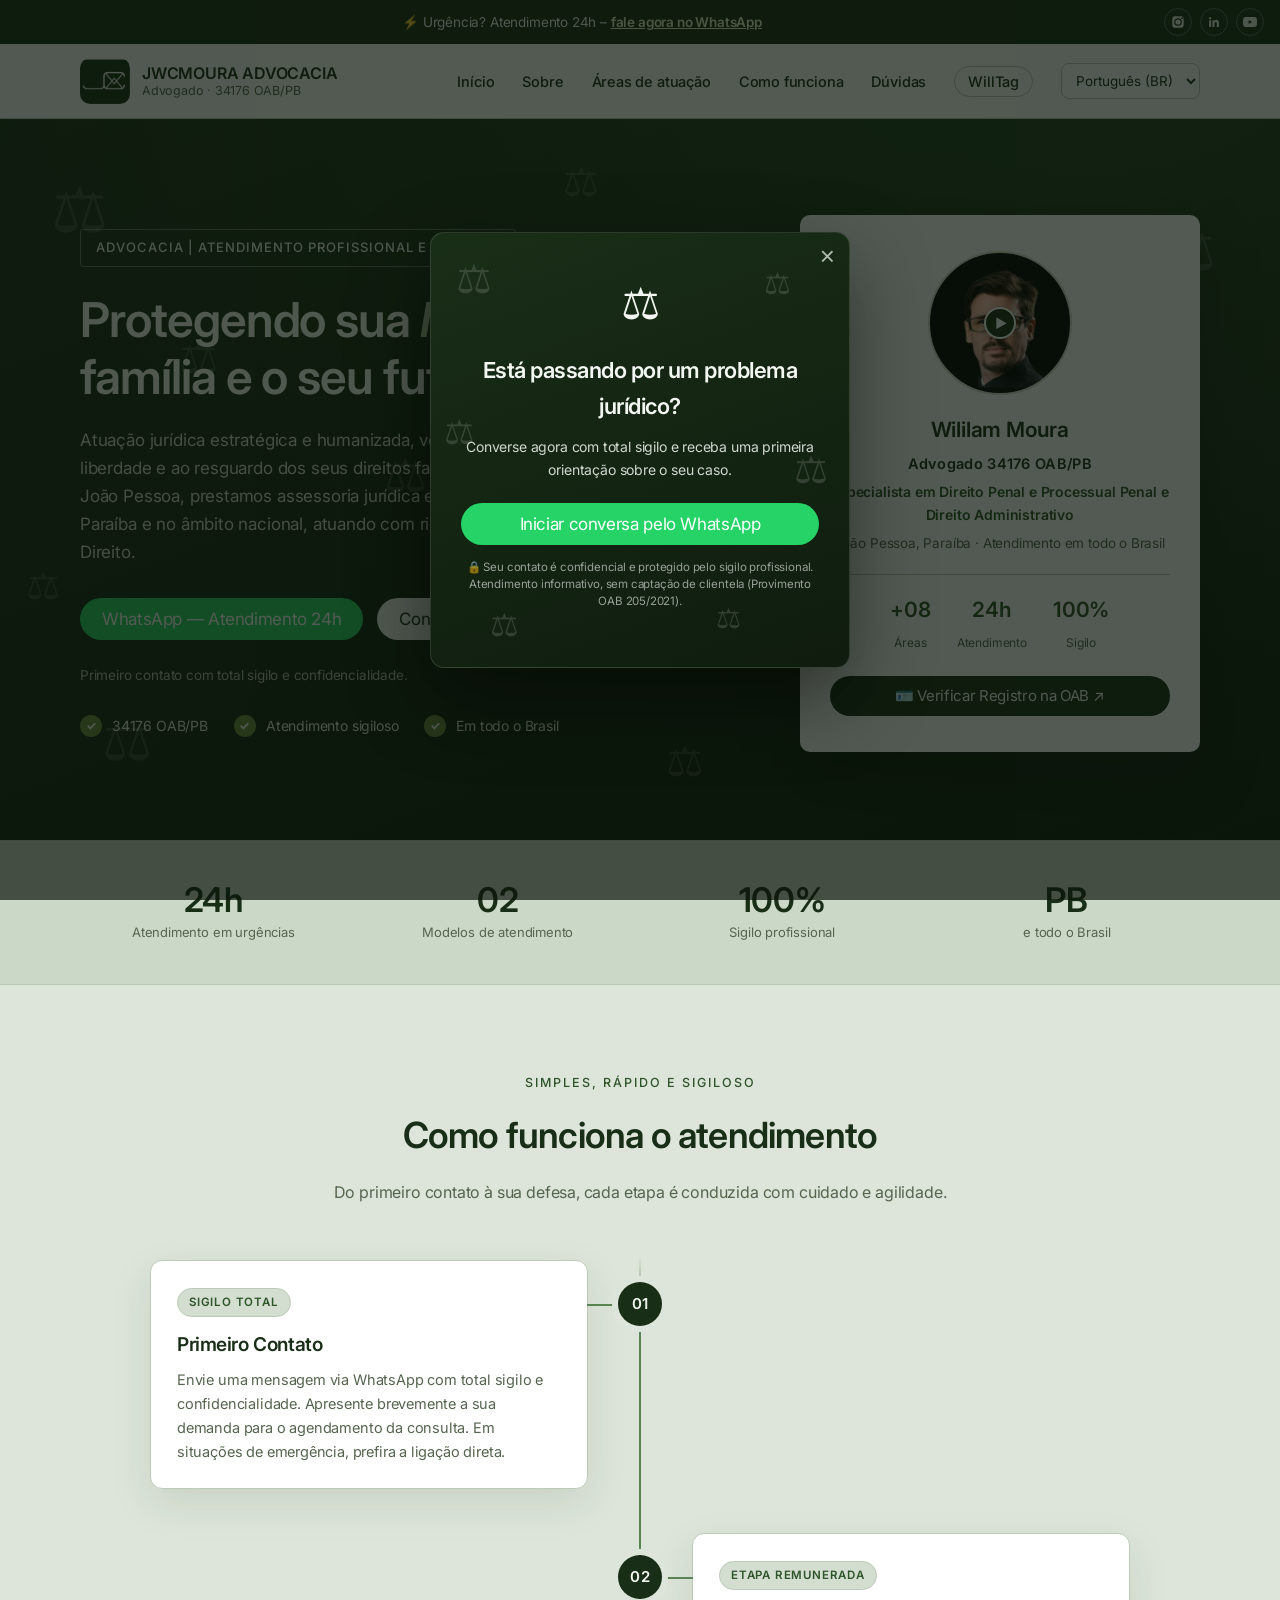
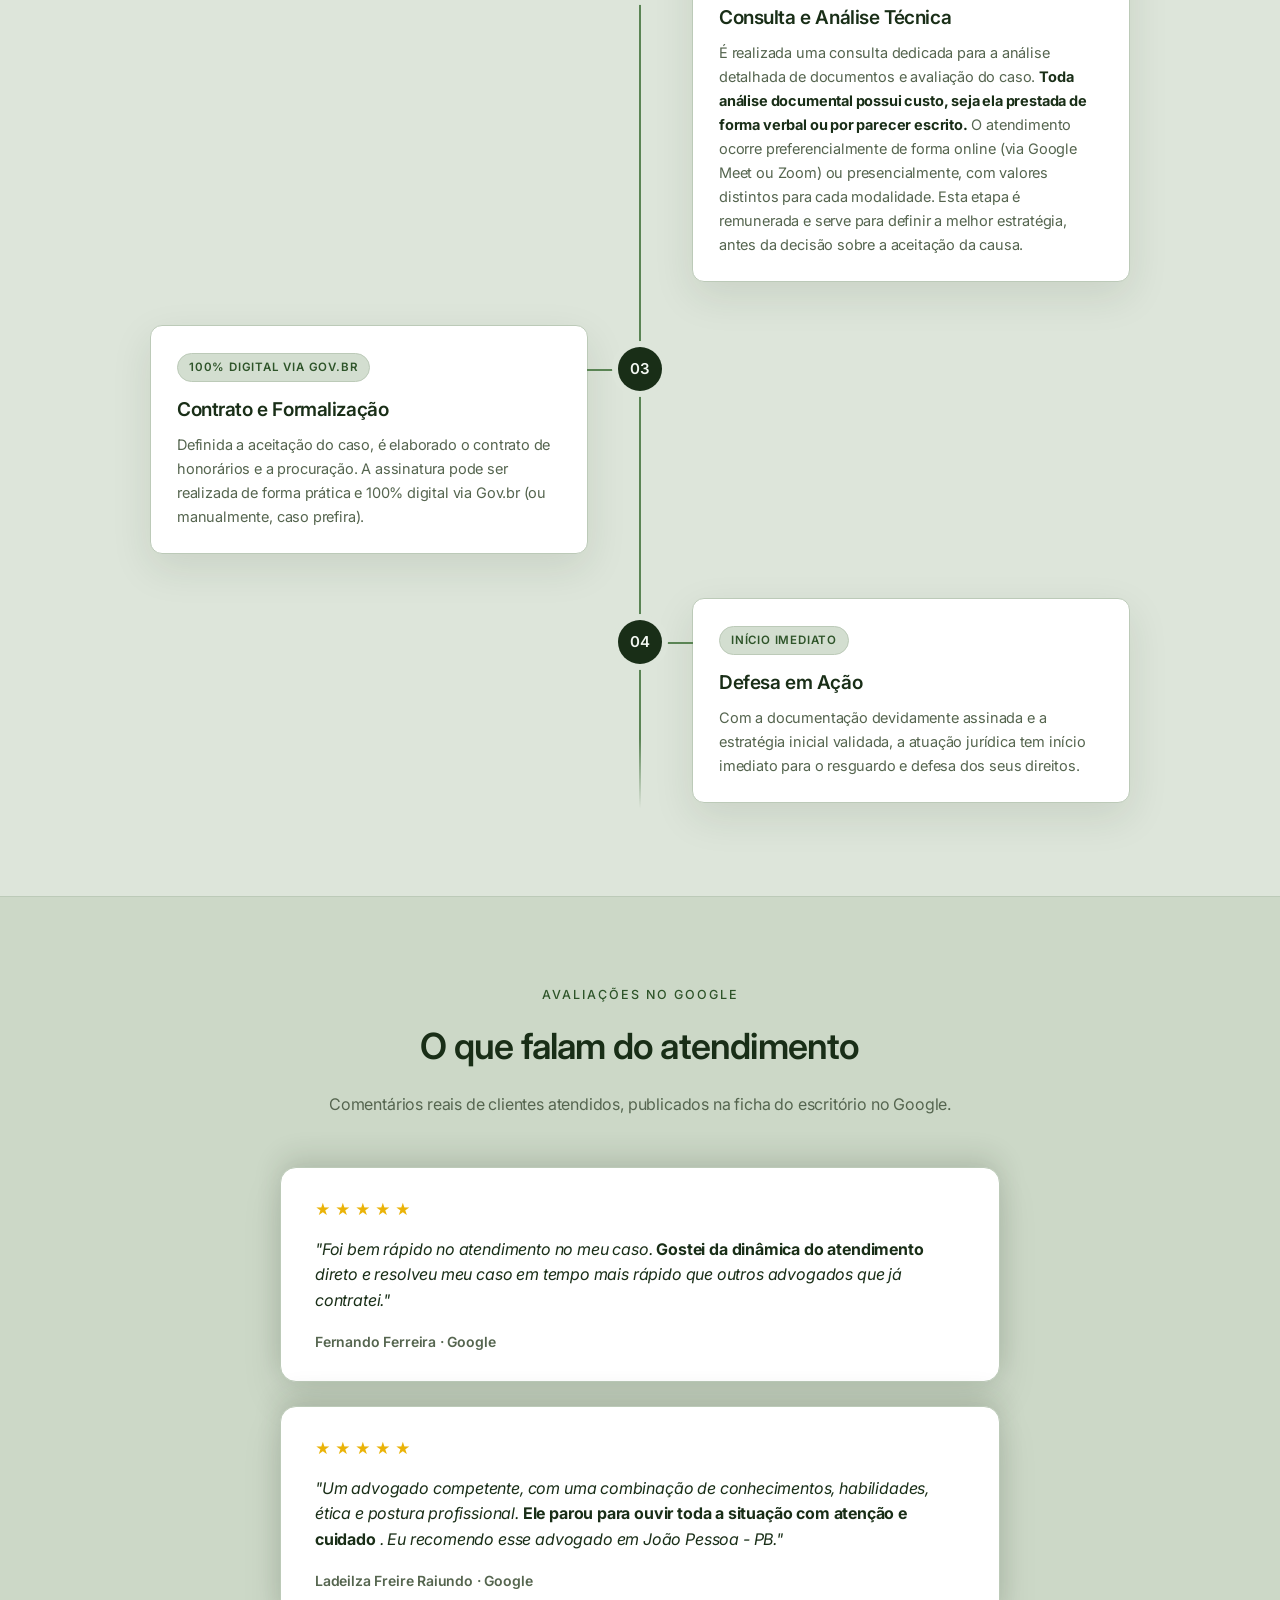
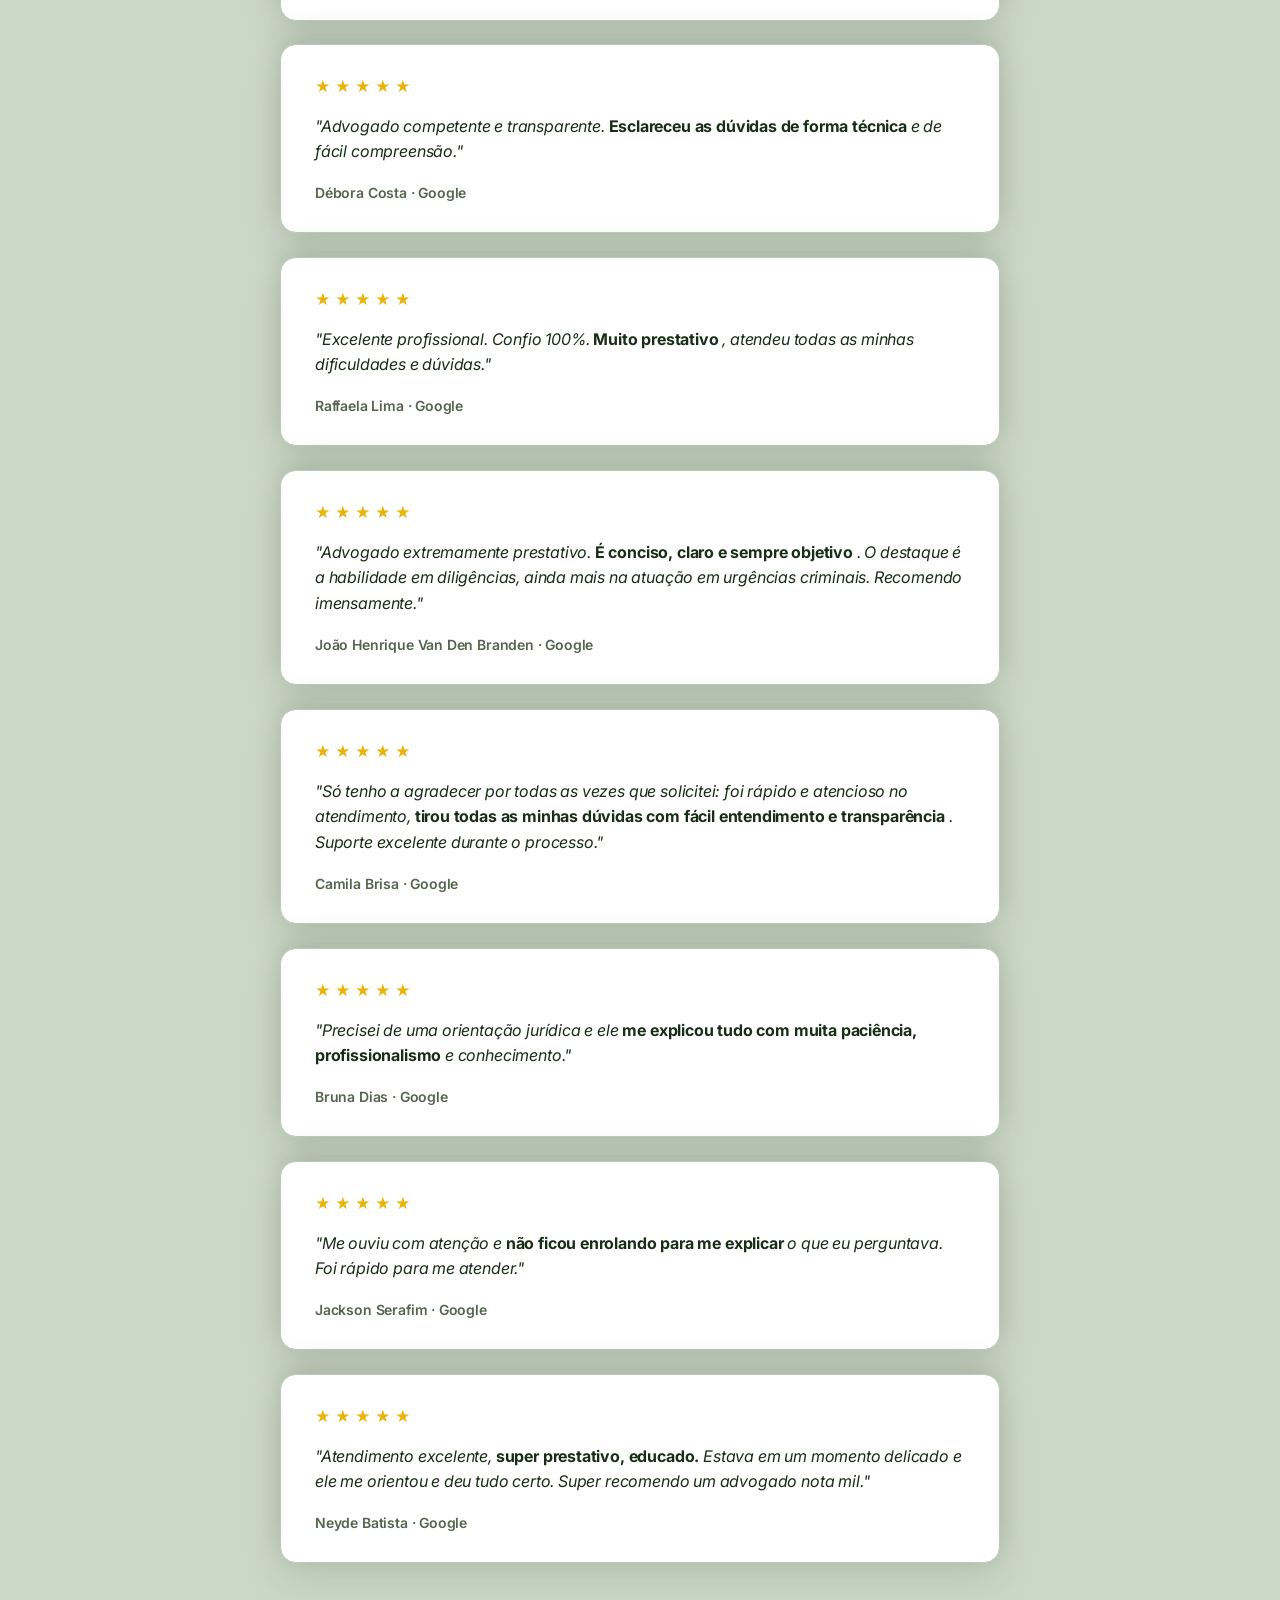
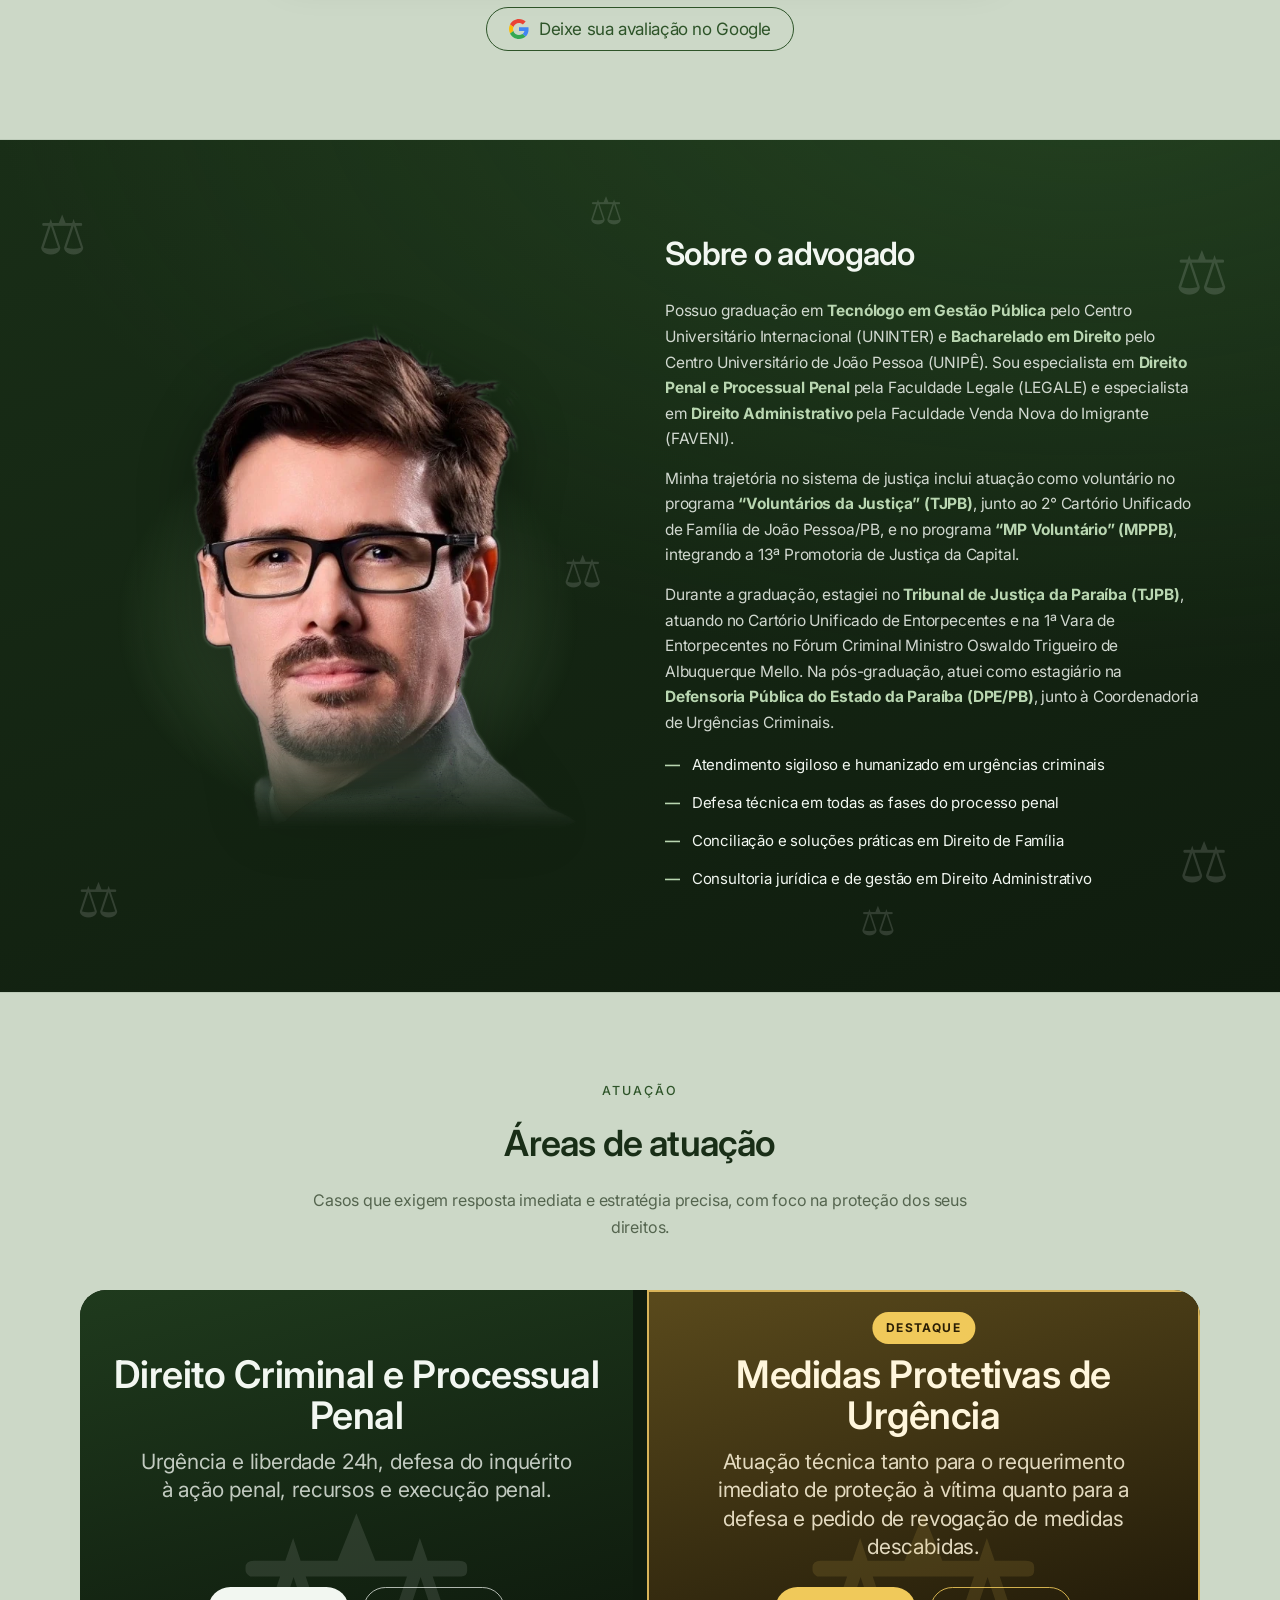
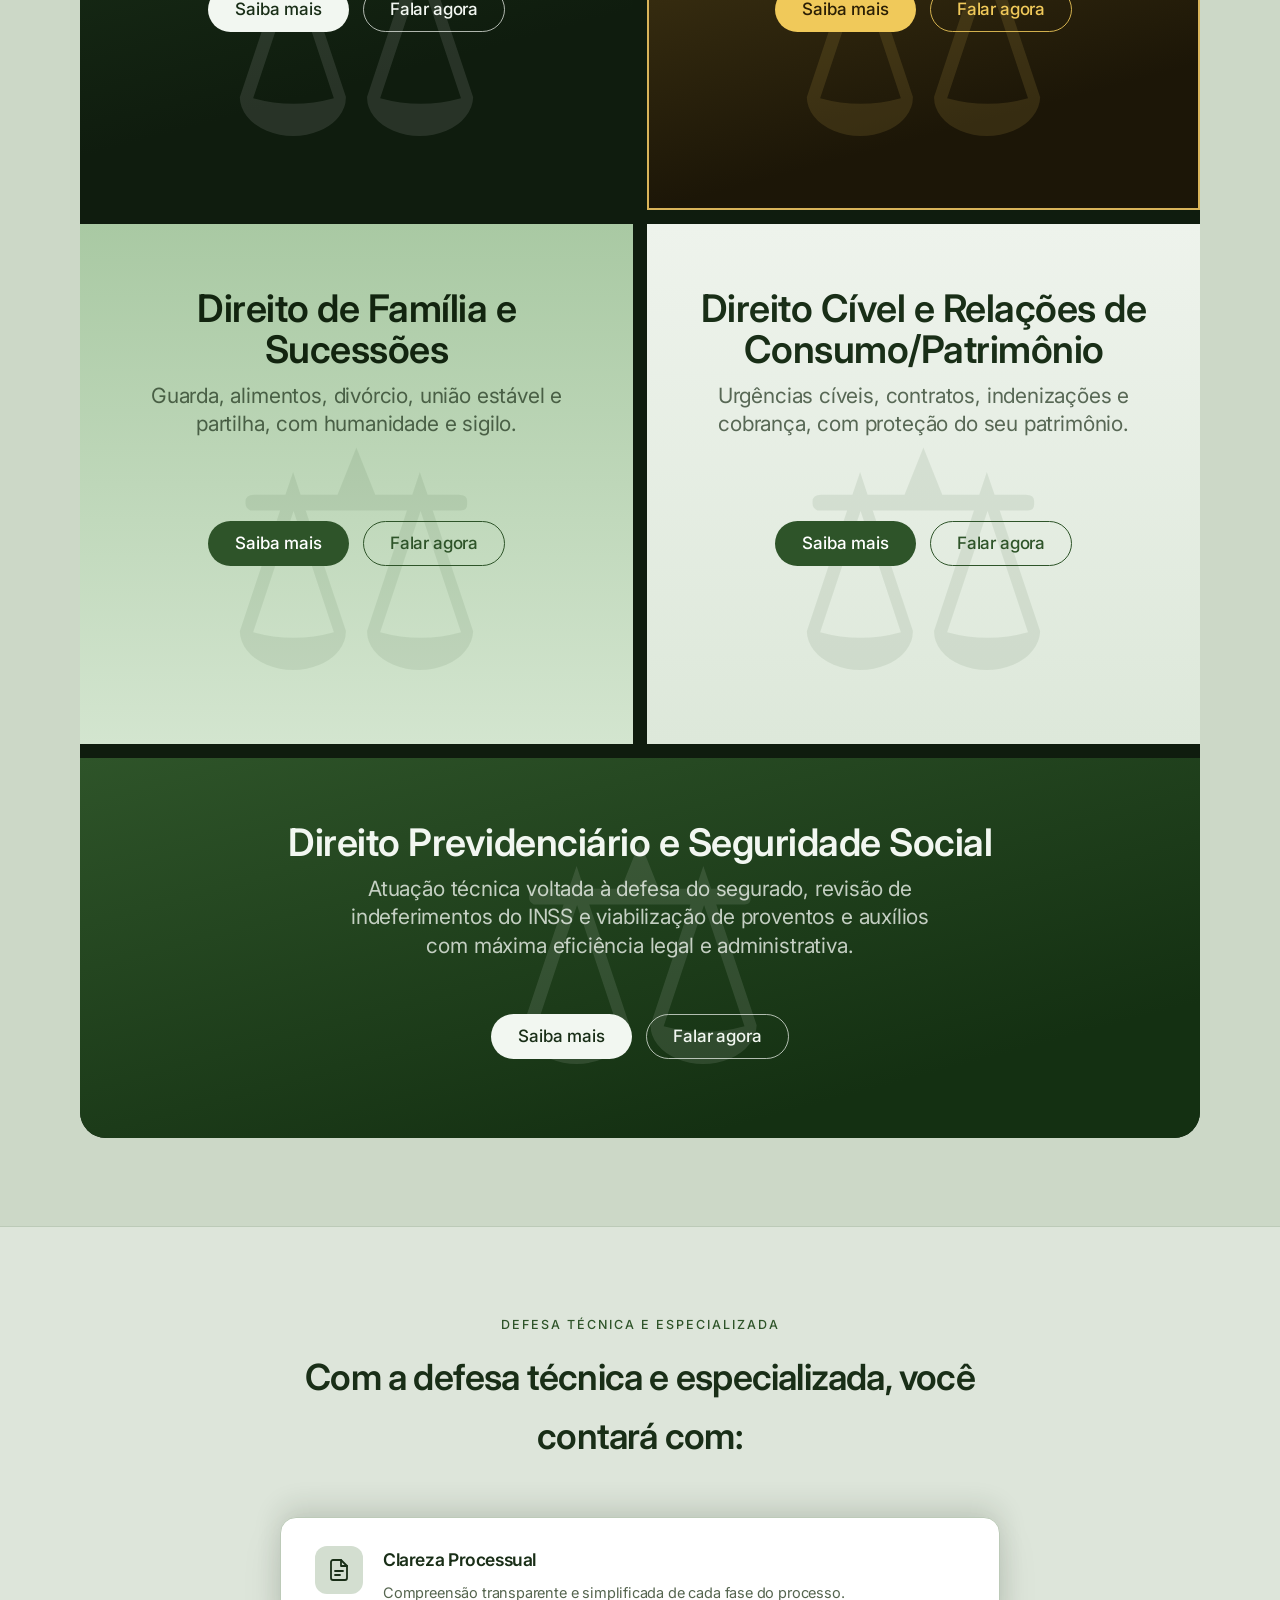
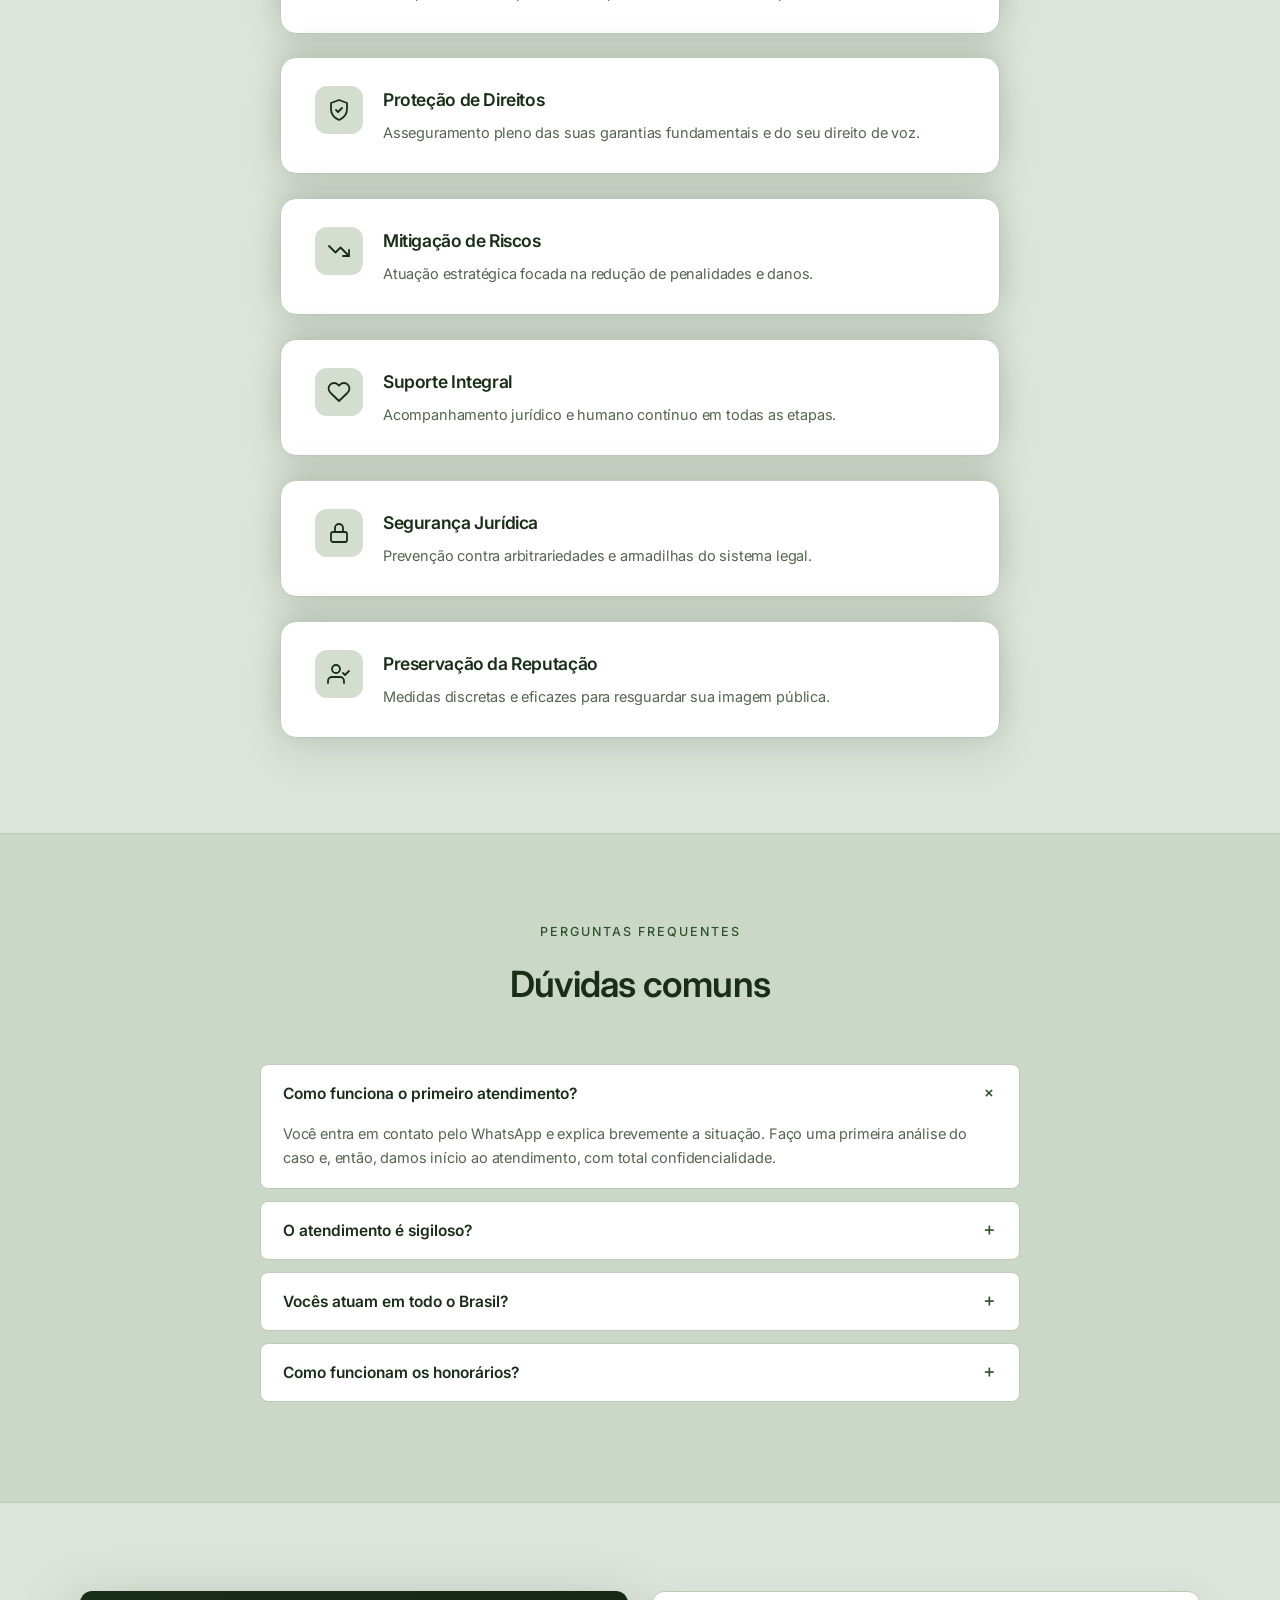
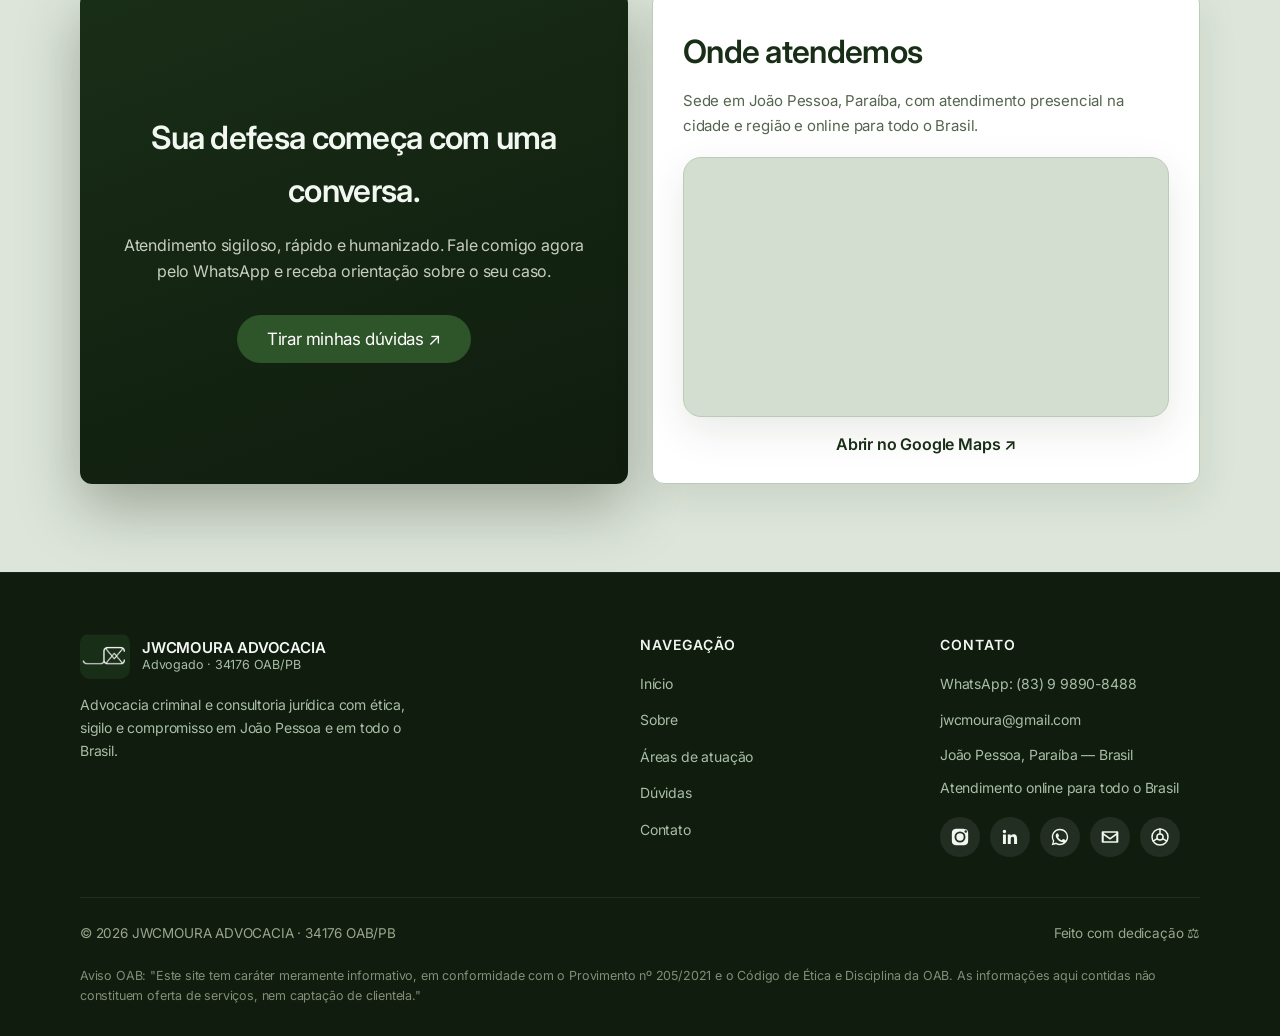
==== commit 269e7ead: "Update index.html" ====
--- a/index.html
+++ b/index.html
@@ -3336,38 +3336,23 @@
                     <img src="[data-uri]" alt="Wililam Moura, advogado criminalista"/>
                 </div>
                 <div class="about-text">
-                    <h2>Sobre o advogado</h2>
-                    <p>
-
-                                    Advogado com 
-                        <strong>atuação criminal</strong>
-                         e sólida experiência na defesa de direitos,
-                                    construída ao longo de anos de atuação no sistema de justiça paraibano — incluindo a
-                                    
-                        <strong>Defensoria Pública (Coordenadoria de Urgências Criminais)</strong>
-                         e o
-                                    
-                        <strong>Tribunal de Justiça da Paraíba</strong>
-                        .
-                                  
-                    </p>
-                    <p>
-
-                                    Formado em 
-                        <strong>Direito</strong>
-                         (Unipê) e 
-                        <strong>pós-graduado em Direito Penal e
-                                    Processo Penal</strong>
-                        , atua com ética, técnica e compromisso em cada caso.
-                                  
-                    </p>
-                    <ul class="about-list">
-                        <li>Atendimento sigiloso e humanizado em urgências criminais</li>
-                        <li>Defesa técnica em todas as fases do processo penal</li>
-                        <li>Conciliação e soluções práticas em Direito de Família</li>
-                        <li>Consultoria jurídica e proteção de dados (LGPD)</li>
-                    </ul>
-                </div>
+    <h2>Sobre o advogado</h2>
+    <p>
+        Possuo graduação em <strong>Tecnólogo em Gestão Pública</strong> pelo Centro Universitário Internacional (UNINTER) e <strong>Bacharelado em Direito</strong> pelo Centro Universitário de João Pessoa (UNIPÊ). Sou especialista em <strong>Direito Penal e Processual Penal</strong> pela Faculdade Legale (LEGALE) e especialista em <strong>Direito Administrativo</strong> pela Faculdade Venda Nova do Imigrante (FAVENI).
+    </p>
+    <p>
+        Minha trajetória no sistema de justiça inclui atuação como voluntário no programa <strong>“Voluntários da Justiça” (TJPB)</strong>, junto ao 2° Cartório Unificado de Família de João Pessoa/PB, e no programa <strong>“MP Voluntário” (MPPB)</strong>, integrando a 13ª Promotoria de Justiça da Capital.
+    </p>
+    <p>
+        Durante a graduação, estagiei no <strong>Tribunal de Justiça da Paraíba (TJPB)</strong>, atuando no Cartório Unificado de Entorpecentes e na 1ª Vara de Entorpecentes no Fórum Criminal Ministro Oswaldo Trigueiro de Albuquerque Mello. Na pós-graduação, atuei como estagiário na <strong>Defensoria Pública do Estado da Paraíba (DPE/PB)</strong>, junto à Coordenadoria de Urgências Criminais.
+    </p>
+    <ul class="about-list">
+        <li>Atendimento sigiloso e humanizado em urgências criminais</li>
+        <li>Defesa técnica em todas as fases do processo penal</li>
+        <li>Conciliação e soluções práticas em Direito de Família</li>
+        <li>Consultoria jurídica e de gestão em Direito Administrativo</li>
+    </ul>
+</div>
             </div>
         </div>
     </section>
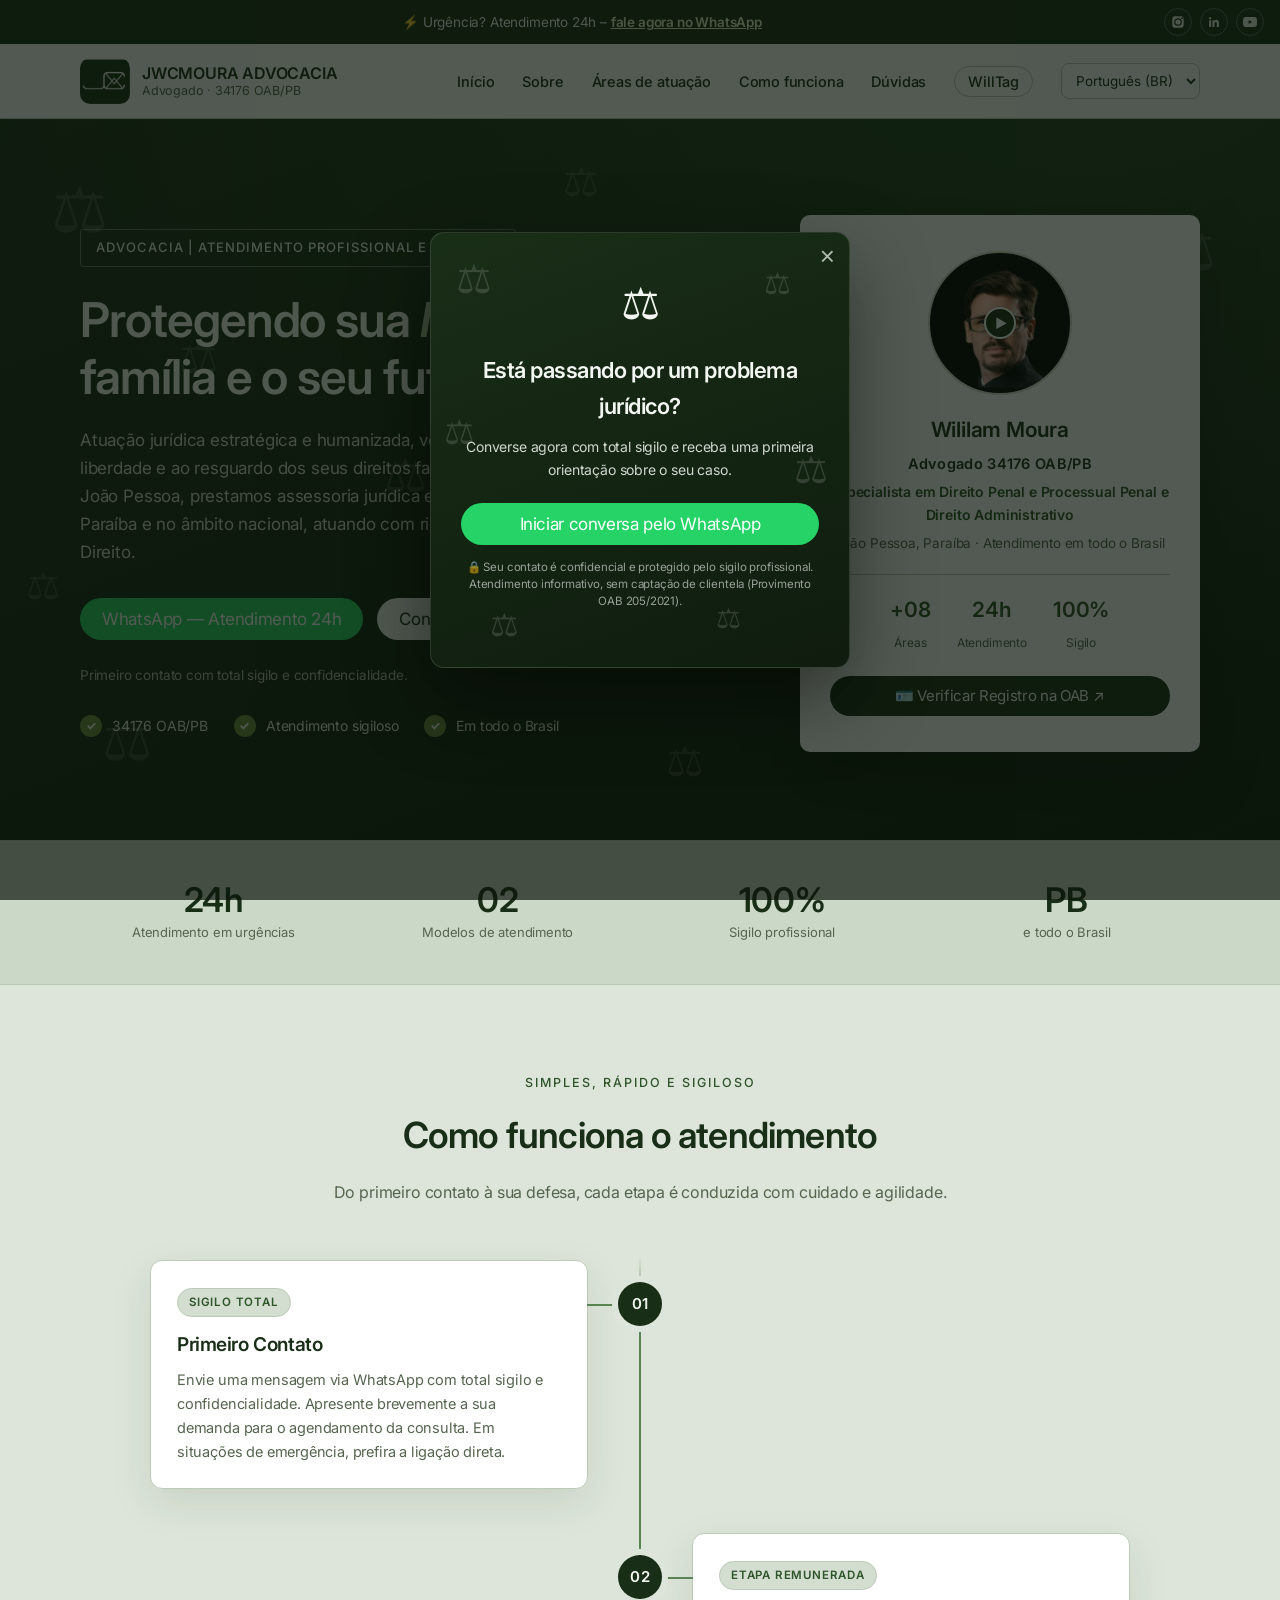
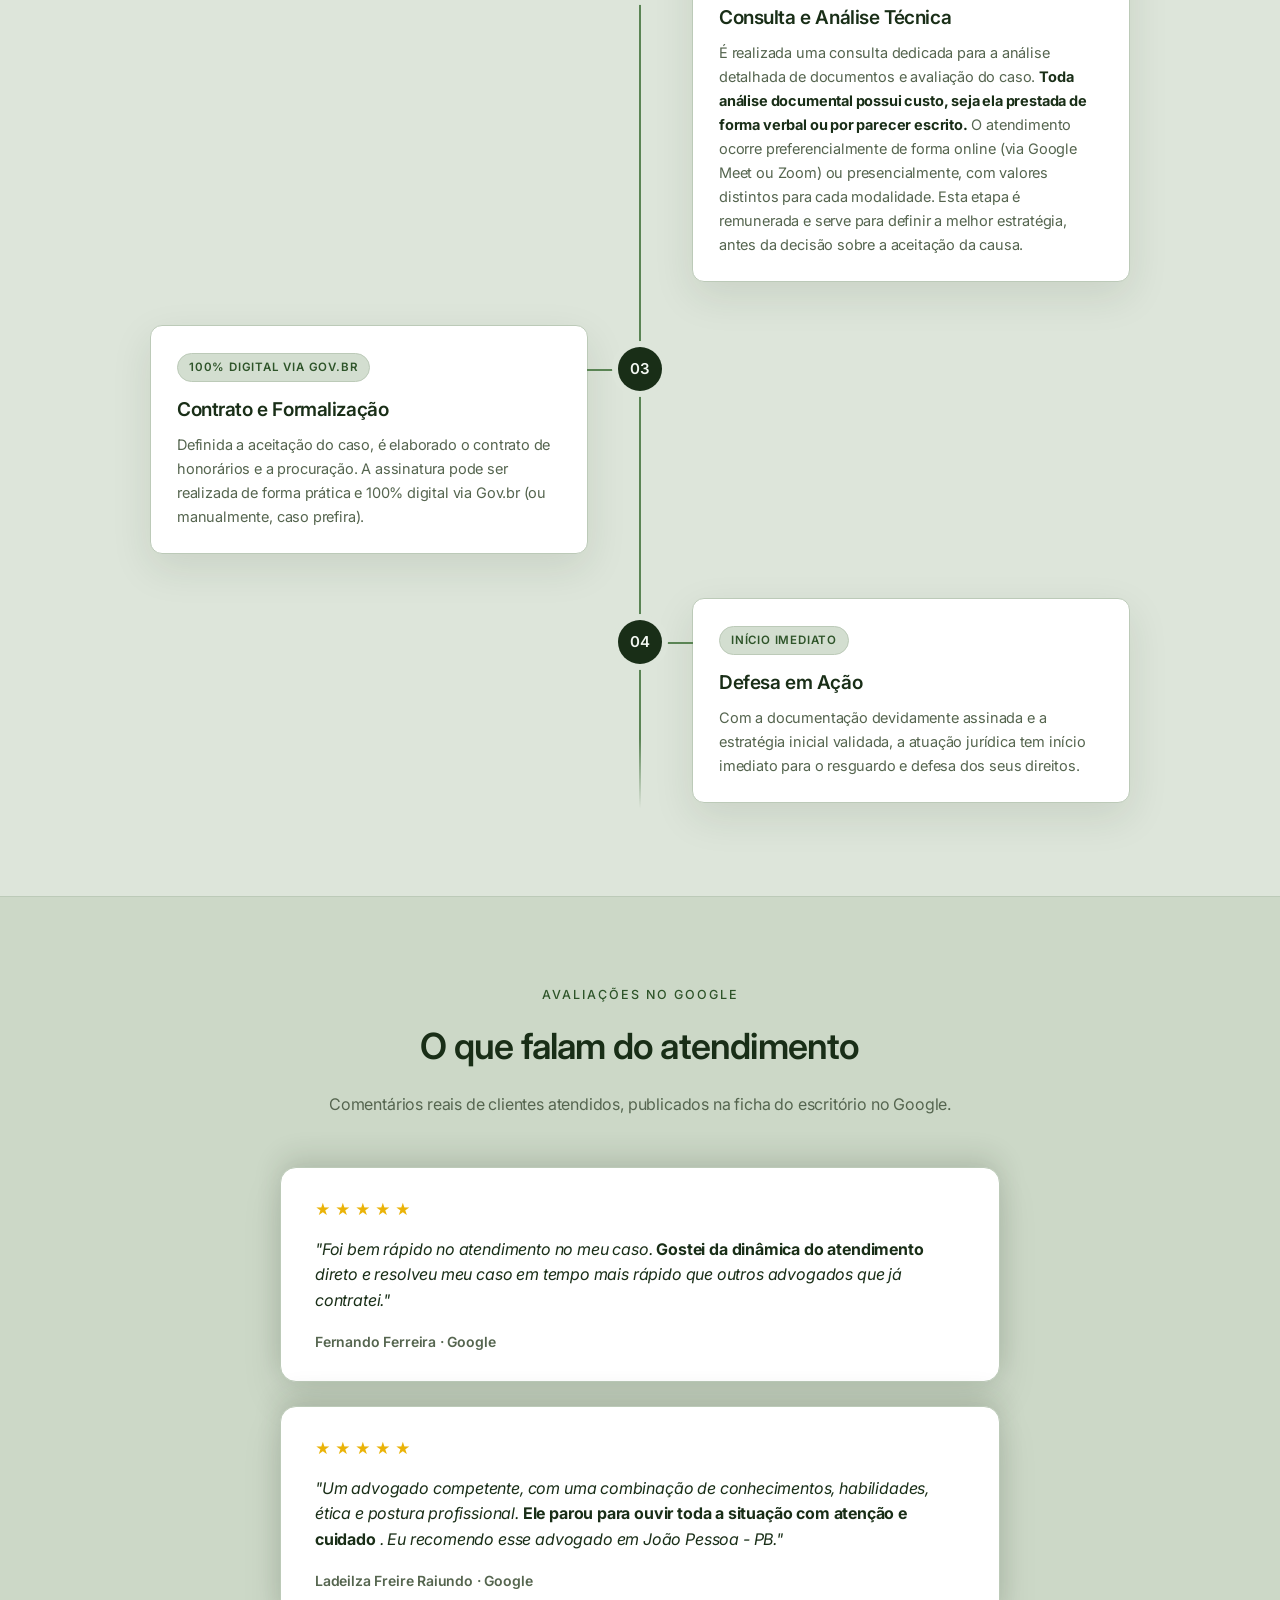
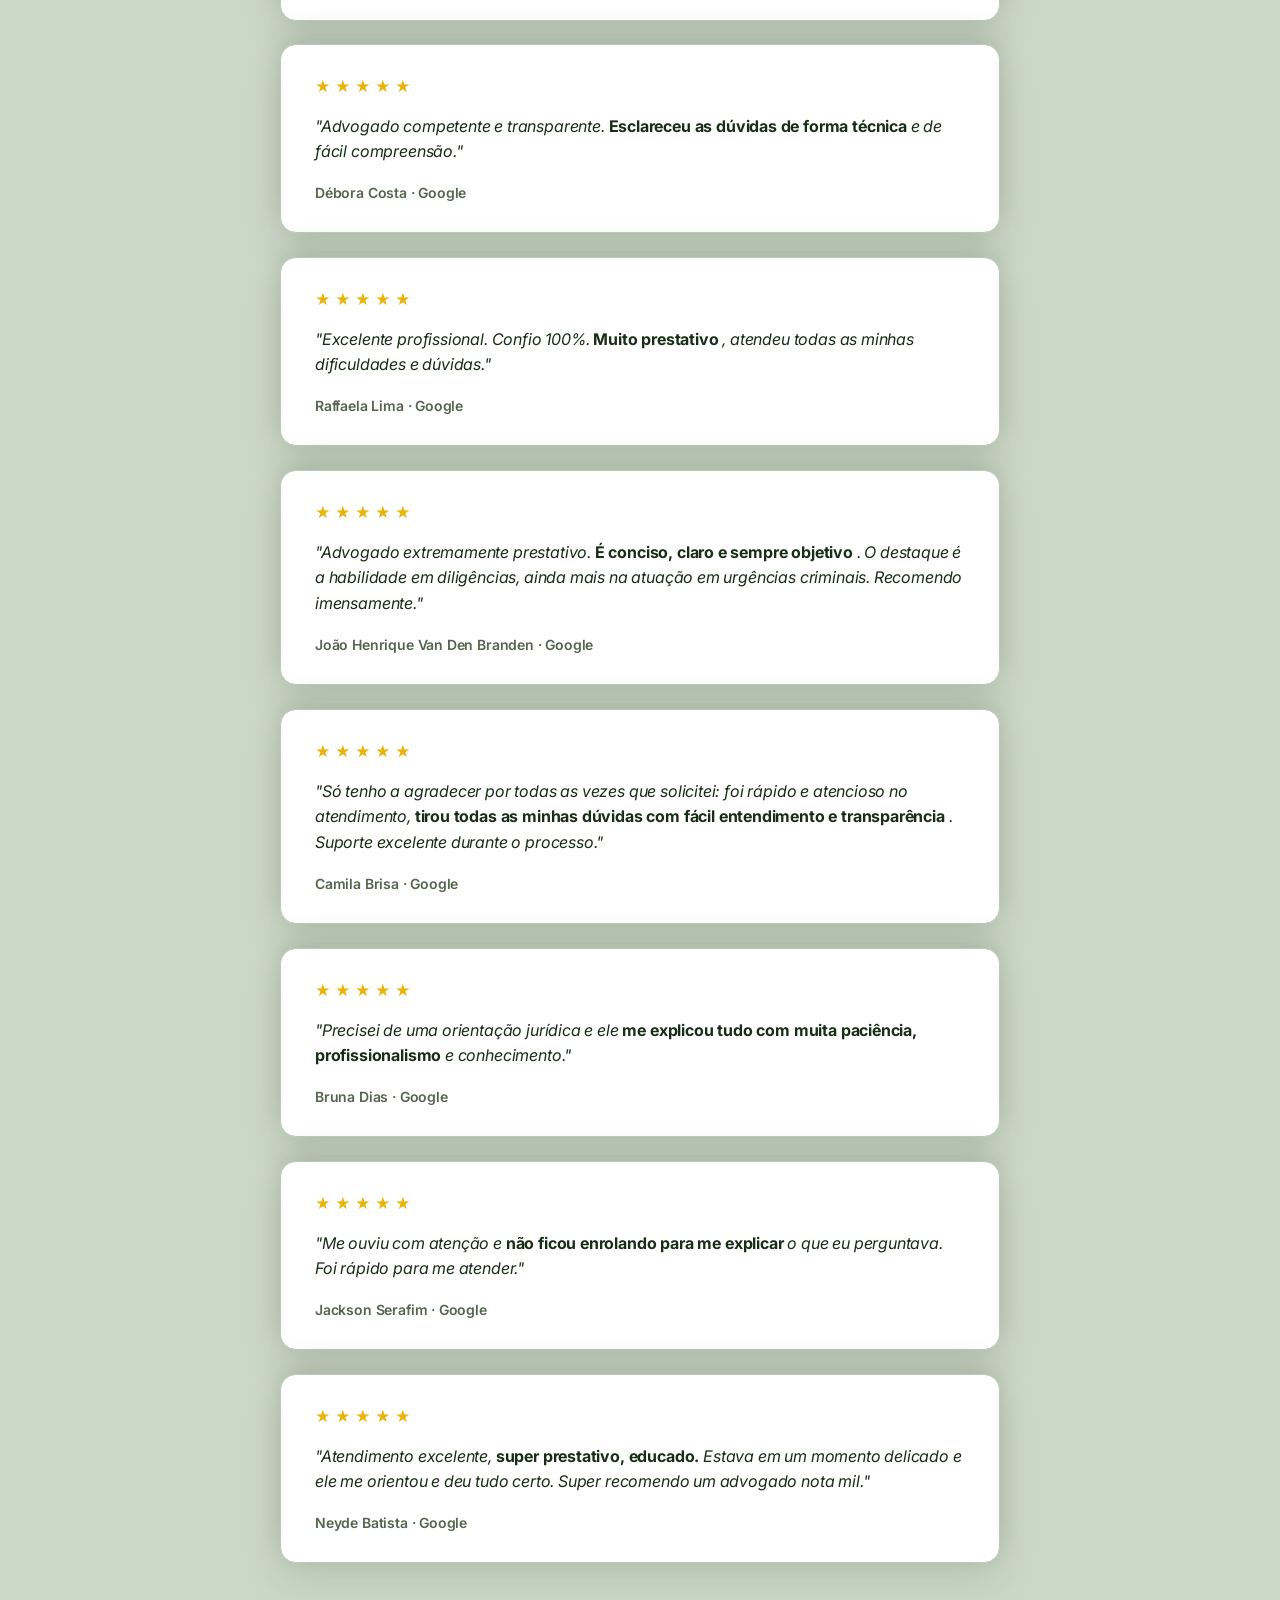
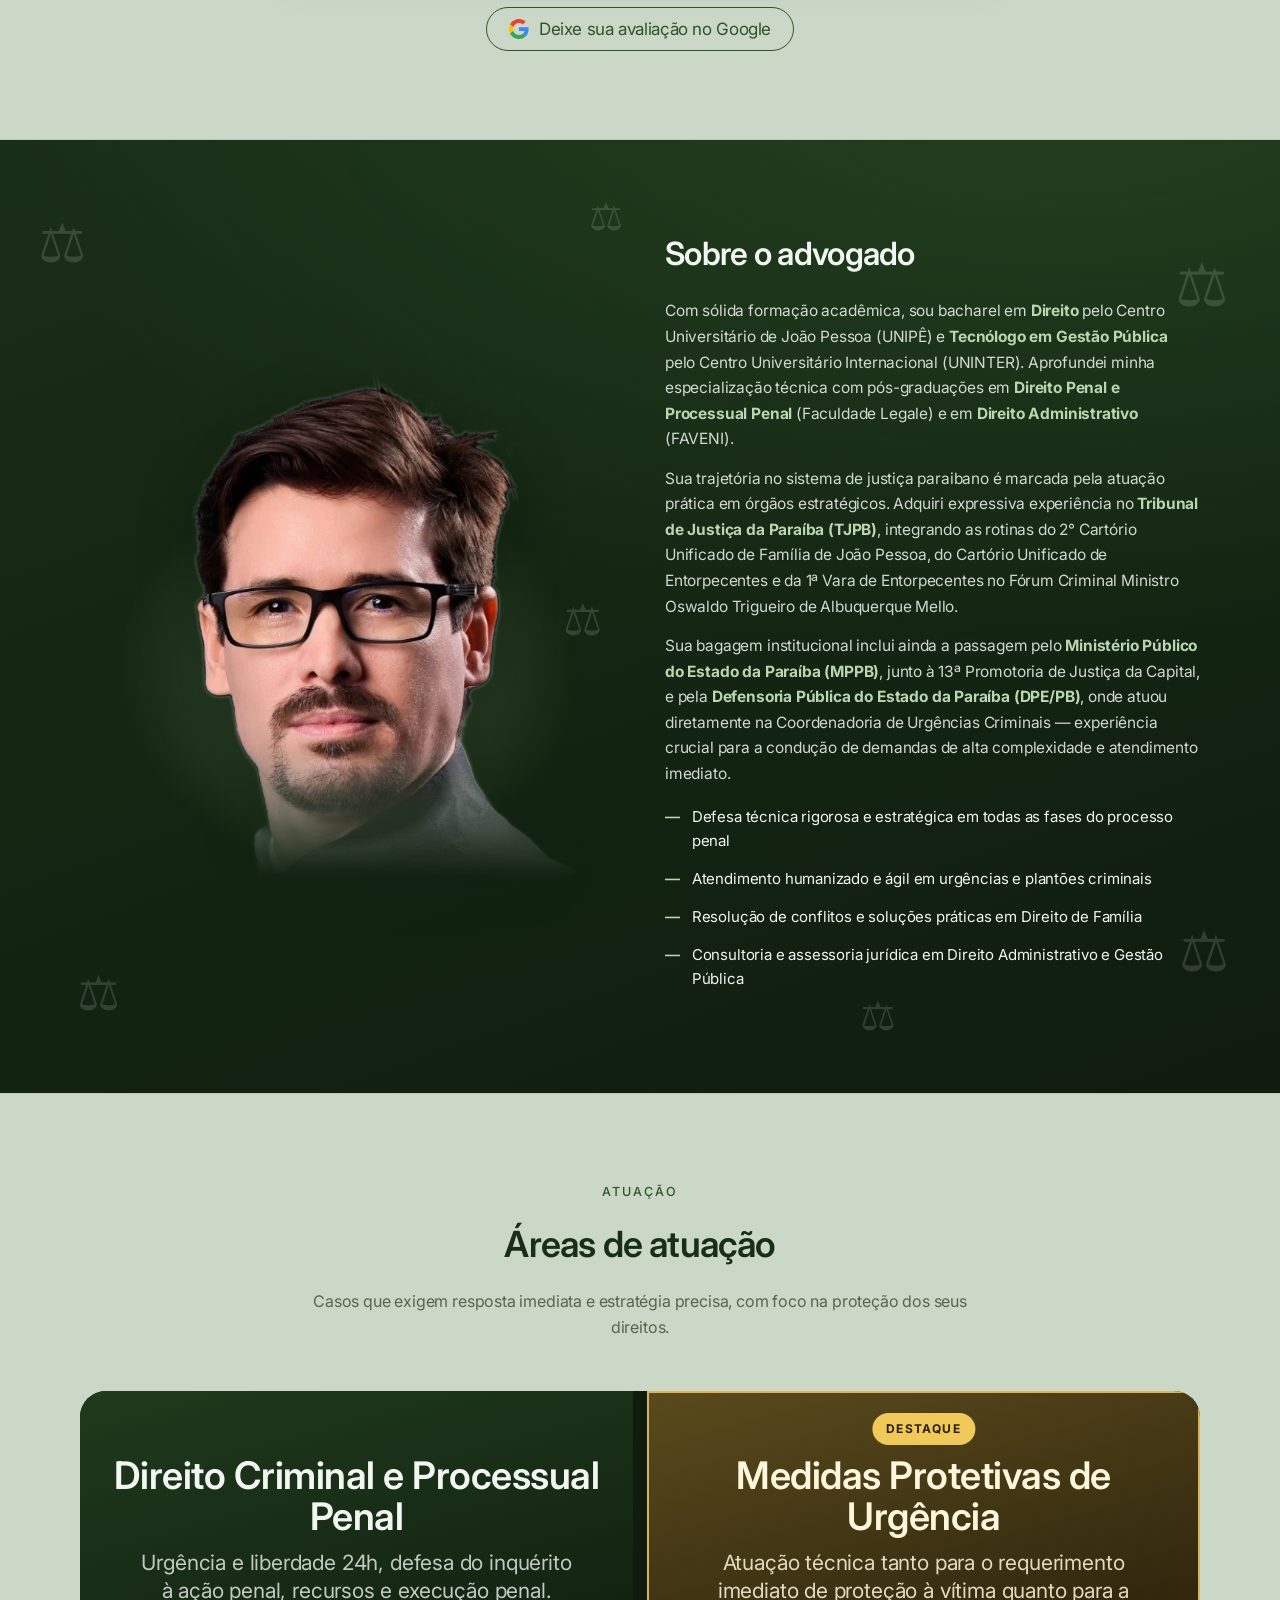
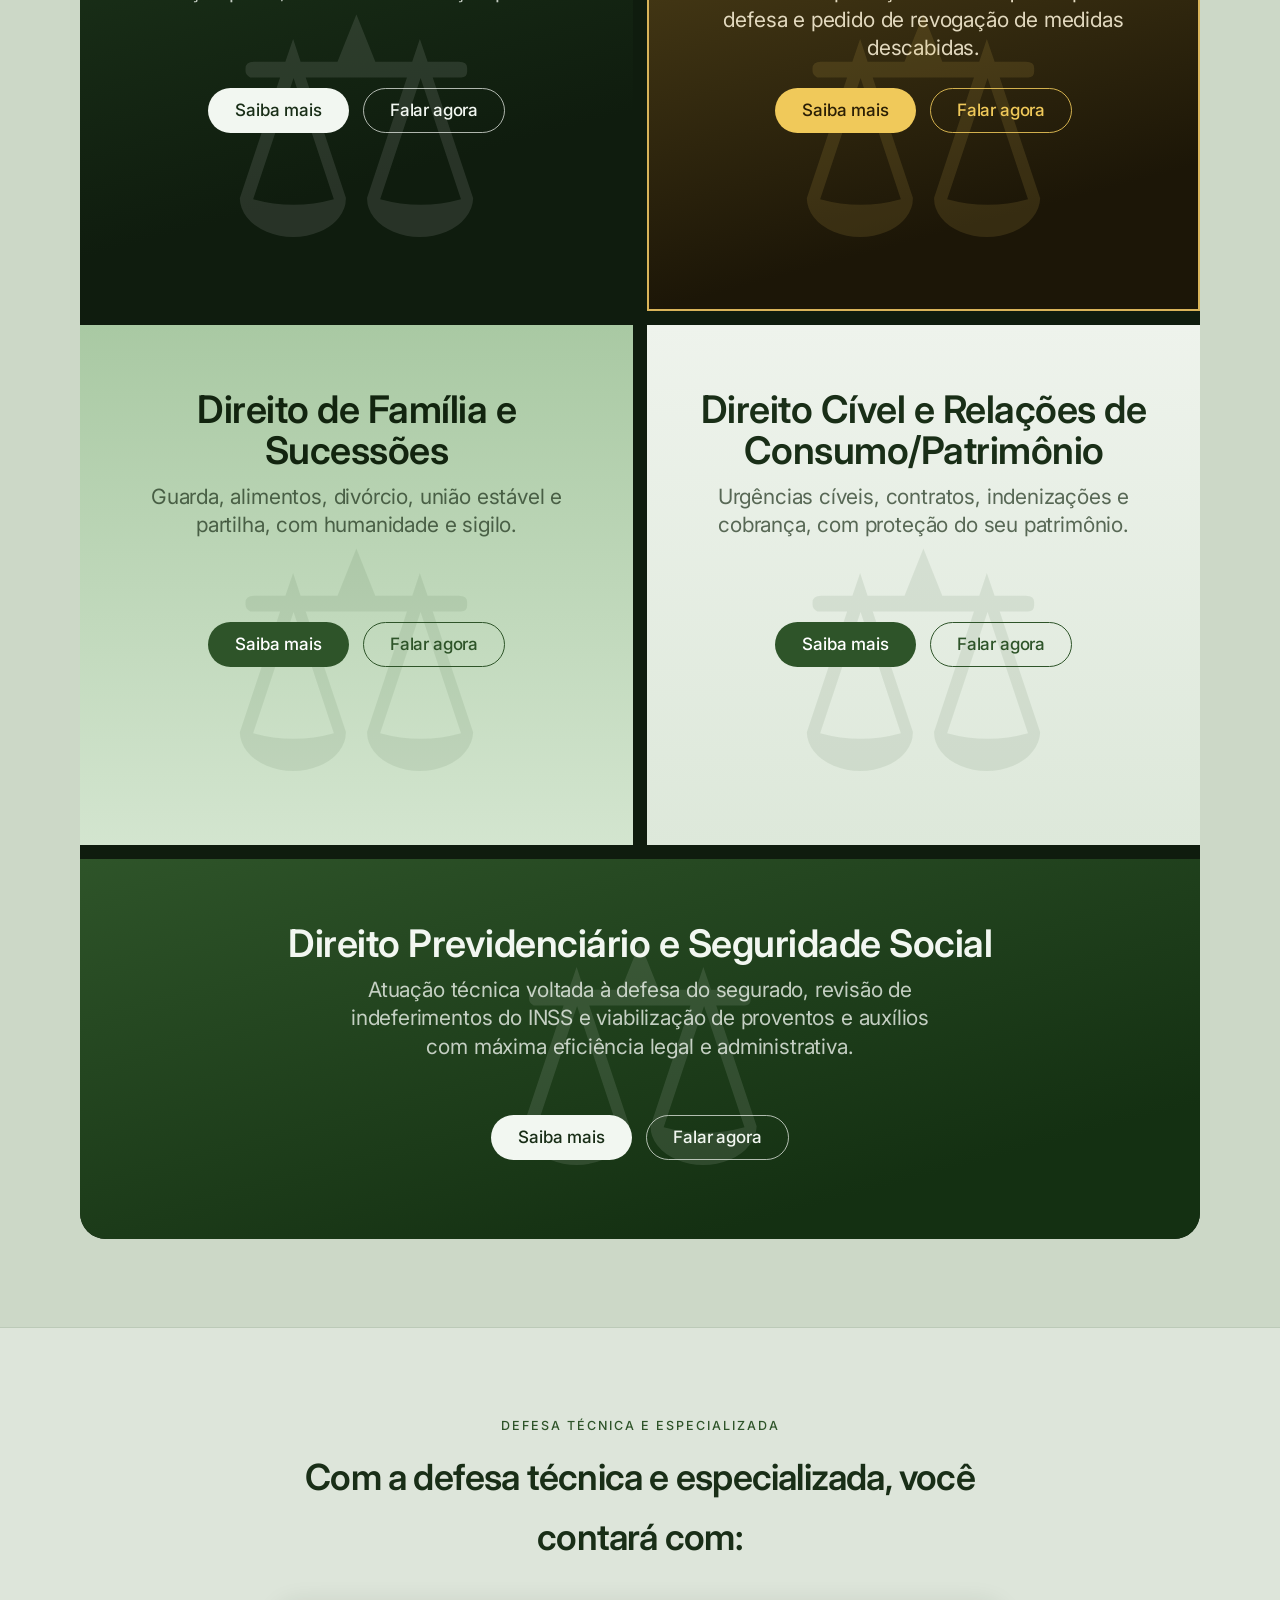
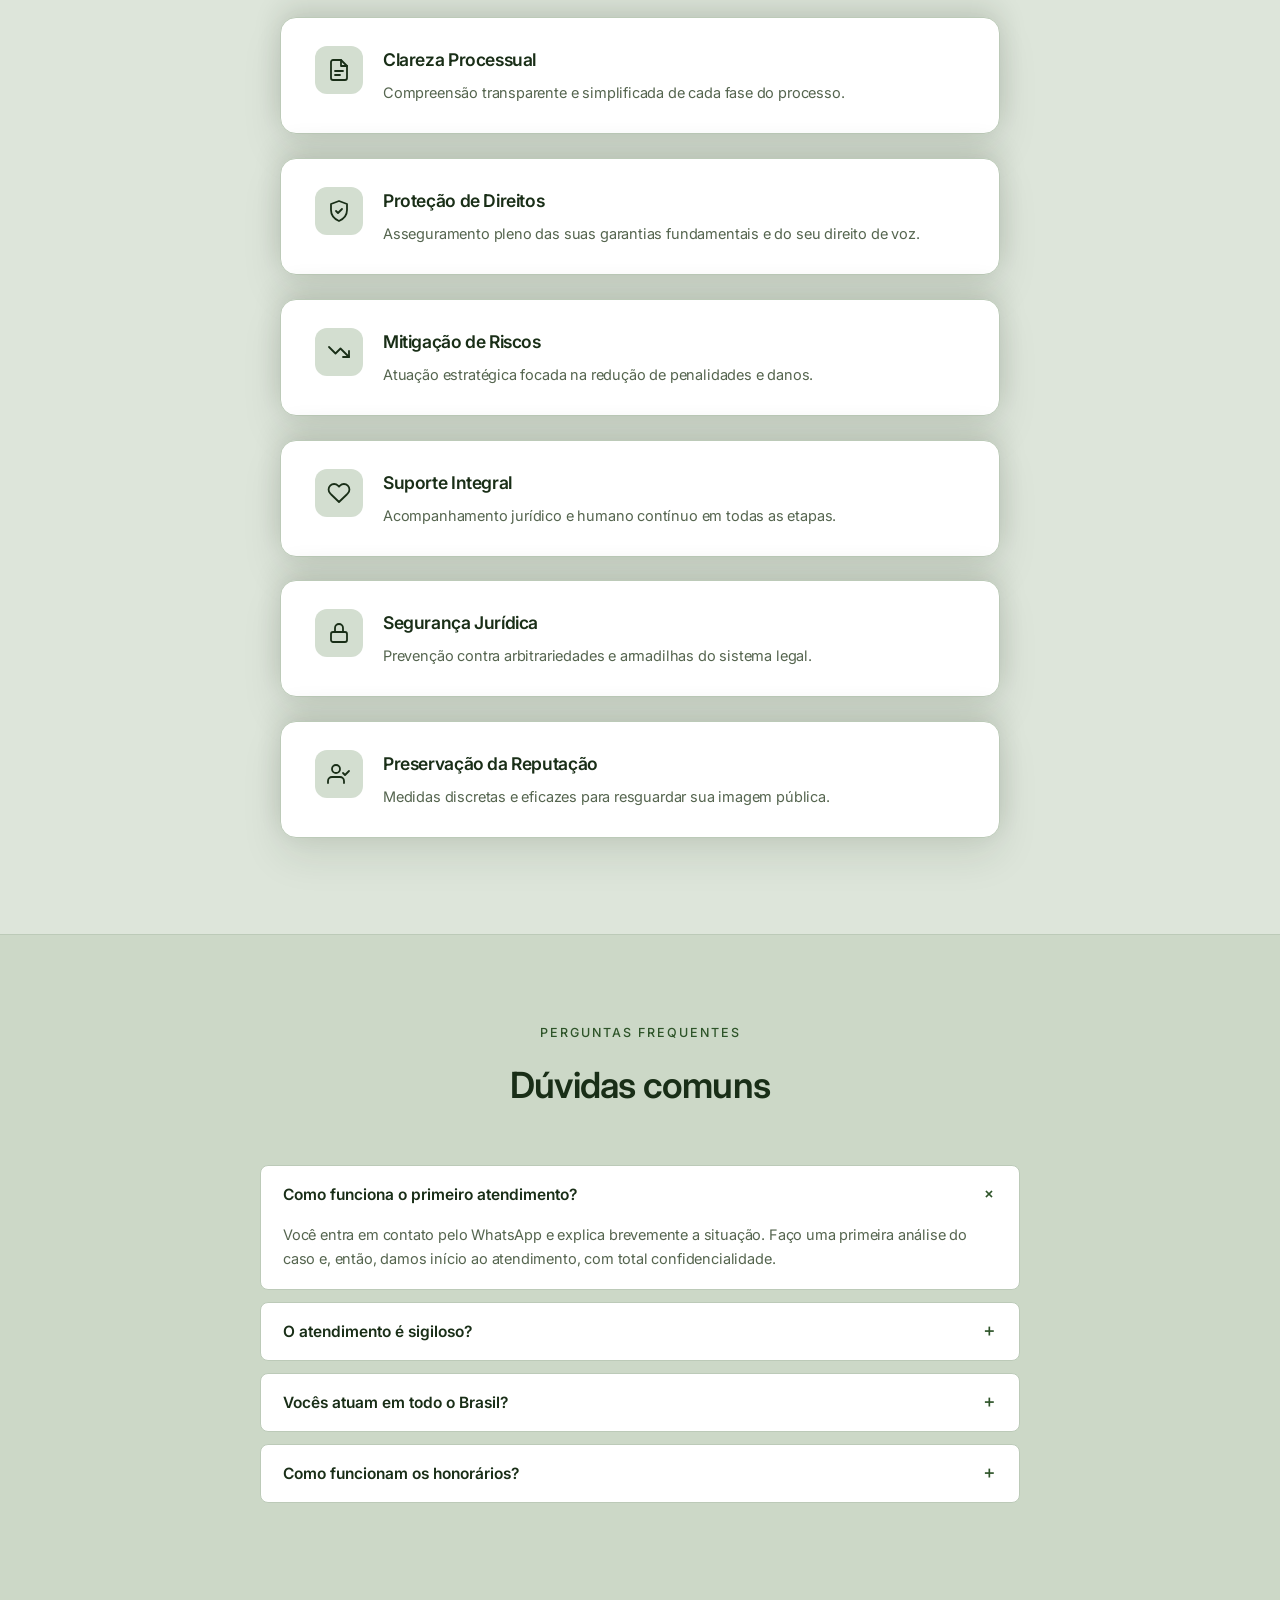
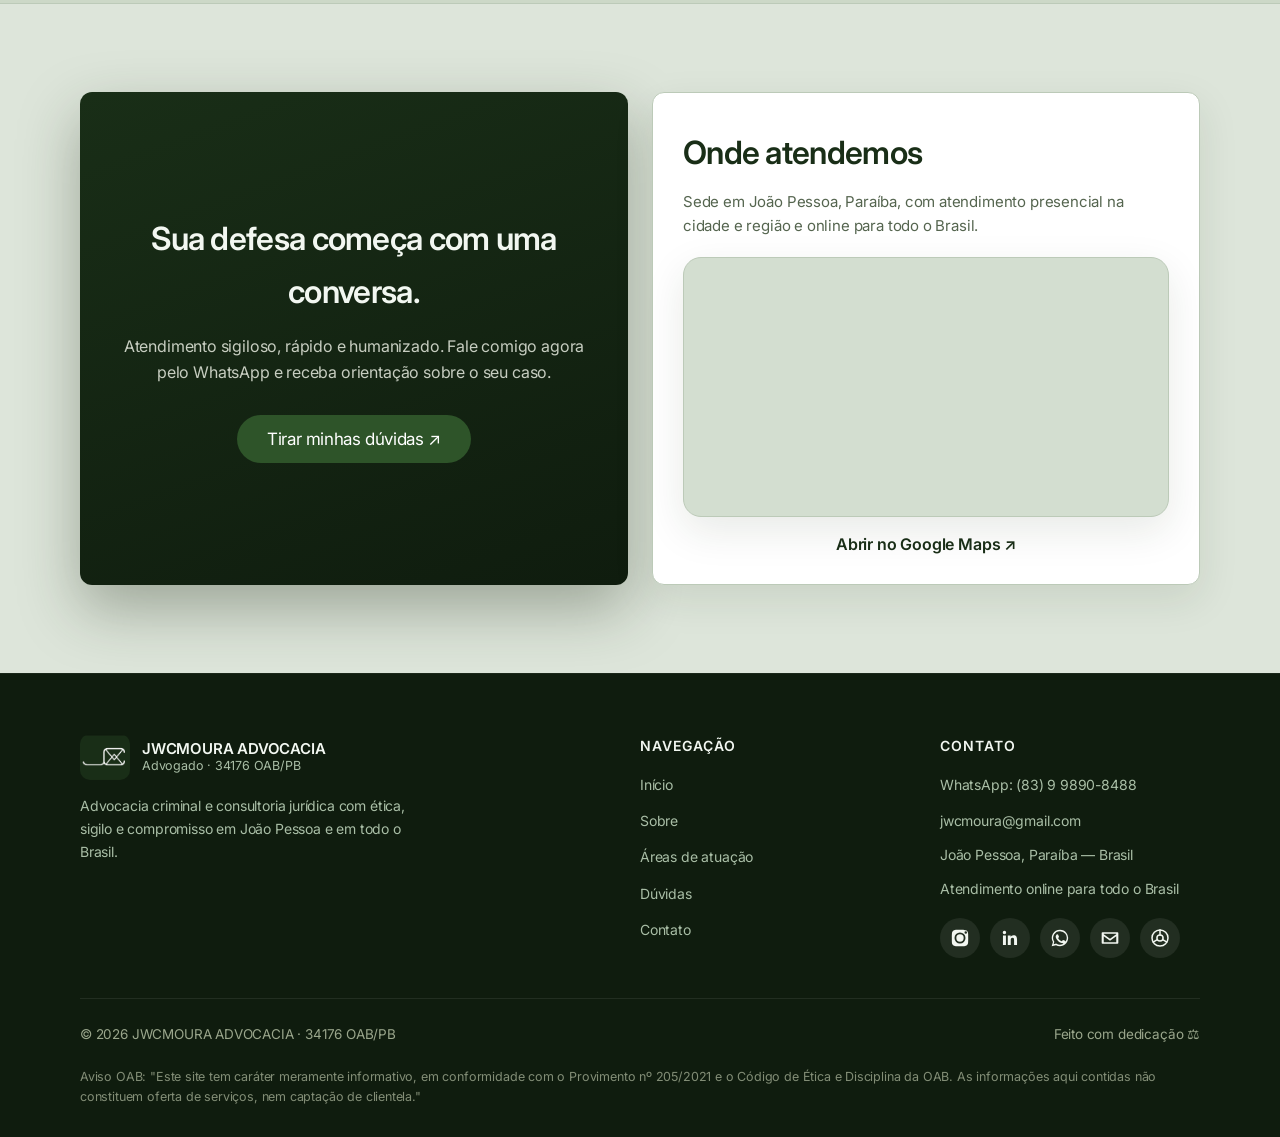
==== commit 4a35f884: "Update index.html" ====
--- a/index.html
+++ b/index.html
@@ -3335,22 +3335,22 @@
                 <div class="about-photo">
                     <img src="[data-uri]" alt="Wililam Moura, advogado criminalista"/>
                 </div>
-                <div class="about-text">
+               <div class="about-text">
     <h2>Sobre o advogado</h2>
     <p>
-        Possuo graduação em <strong>Tecnólogo em Gestão Pública</strong> pelo Centro Universitário Internacional (UNINTER) e <strong>Bacharelado em Direito</strong> pelo Centro Universitário de João Pessoa (UNIPÊ). Sou especialista em <strong>Direito Penal e Processual Penal</strong> pela Faculdade Legale (LEGALE) e especialista em <strong>Direito Administrativo</strong> pela Faculdade Venda Nova do Imigrante (FAVENI).
+        Com sólida formação acadêmica, sou bacharel em <strong>Direito</strong> pelo Centro Universitário de João Pessoa (UNIPÊ) e <strong>Tecnólogo em Gestão Pública</strong> pelo Centro Universitário Internacional (UNINTER). Aprofundei minha especialização técnica com pós-graduações em <strong>Direito Penal e Processual Penal</strong> (Faculdade Legale) e em <strong>Direito Administrativo</strong> (FAVENI).
     </p>
     <p>
-        Minha trajetória no sistema de justiça inclui atuação como voluntário no programa <strong>“Voluntários da Justiça” (TJPB)</strong>, junto ao 2° Cartório Unificado de Família de João Pessoa/PB, e no programa <strong>“MP Voluntário” (MPPB)</strong>, integrando a 13ª Promotoria de Justiça da Capital.
+        Sua trajetória no sistema de justiça paraibano é marcada pela atuação prática em órgãos estratégicos. Adquiri expressiva experiência no <strong>Tribunal de Justiça da Paraíba (TJPB)</strong>, integrando as rotinas do 2° Cartório Unificado de Família de João Pessoa, do Cartório Unificado de Entorpecentes e da 1ª Vara de Entorpecentes no Fórum Criminal Ministro Oswaldo Trigueiro de Albuquerque Mello.
     </p>
     <p>
-        Durante a graduação, estagiei no <strong>Tribunal de Justiça da Paraíba (TJPB)</strong>, atuando no Cartório Unificado de Entorpecentes e na 1ª Vara de Entorpecentes no Fórum Criminal Ministro Oswaldo Trigueiro de Albuquerque Mello. Na pós-graduação, atuei como estagiário na <strong>Defensoria Pública do Estado da Paraíba (DPE/PB)</strong>, junto à Coordenadoria de Urgências Criminais.
+        Sua bagagem institucional inclui ainda a passagem pelo <strong>Ministério Público do Estado da Paraíba (MPPB)</strong>, junto à 13ª Promotoria de Justiça da Capital, e pela <strong>Defensoria Pública do Estado da Paraíba (DPE/PB)</strong>, onde atuou diretamente na Coordenadoria de Urgências Criminais — experiência crucial para a condução de demandas de alta complexidade e atendimento imediato.
     </p>
     <ul class="about-list">
-        <li>Atendimento sigiloso e humanizado em urgências criminais</li>
-        <li>Defesa técnica em todas as fases do processo penal</li>
-        <li>Conciliação e soluções práticas em Direito de Família</li>
-        <li>Consultoria jurídica e de gestão em Direito Administrativo</li>
+        <li>Defesa técnica rigorosa e estratégica em todas as fases do processo penal</li>
+        <li>Atendimento humanizado e ágil em urgências e plantões criminais</li>
+        <li>Resolução de conflitos e soluções práticas em Direito de Família</li>
+        <li>Consultoria e assessoria jurídica em Direito Administrativo e Gestão Pública</li>
     </ul>
 </div>
             </div>
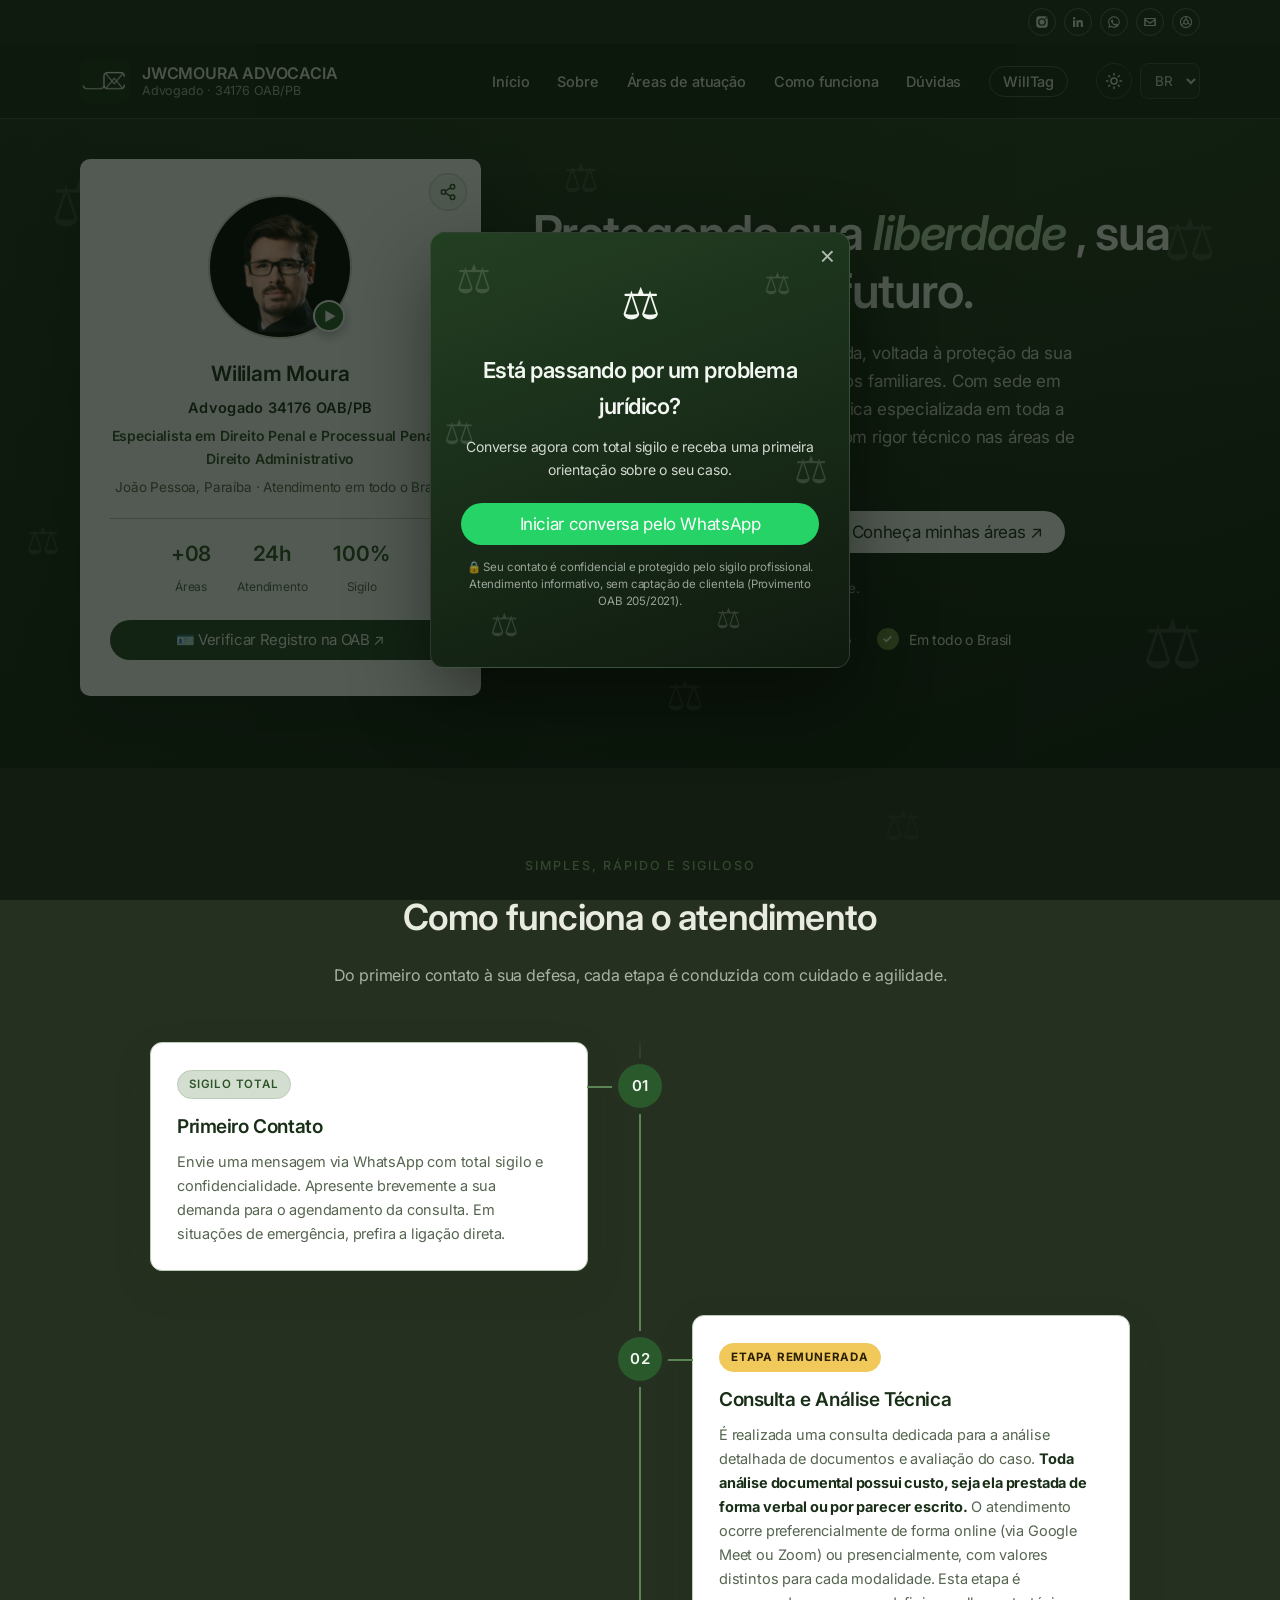
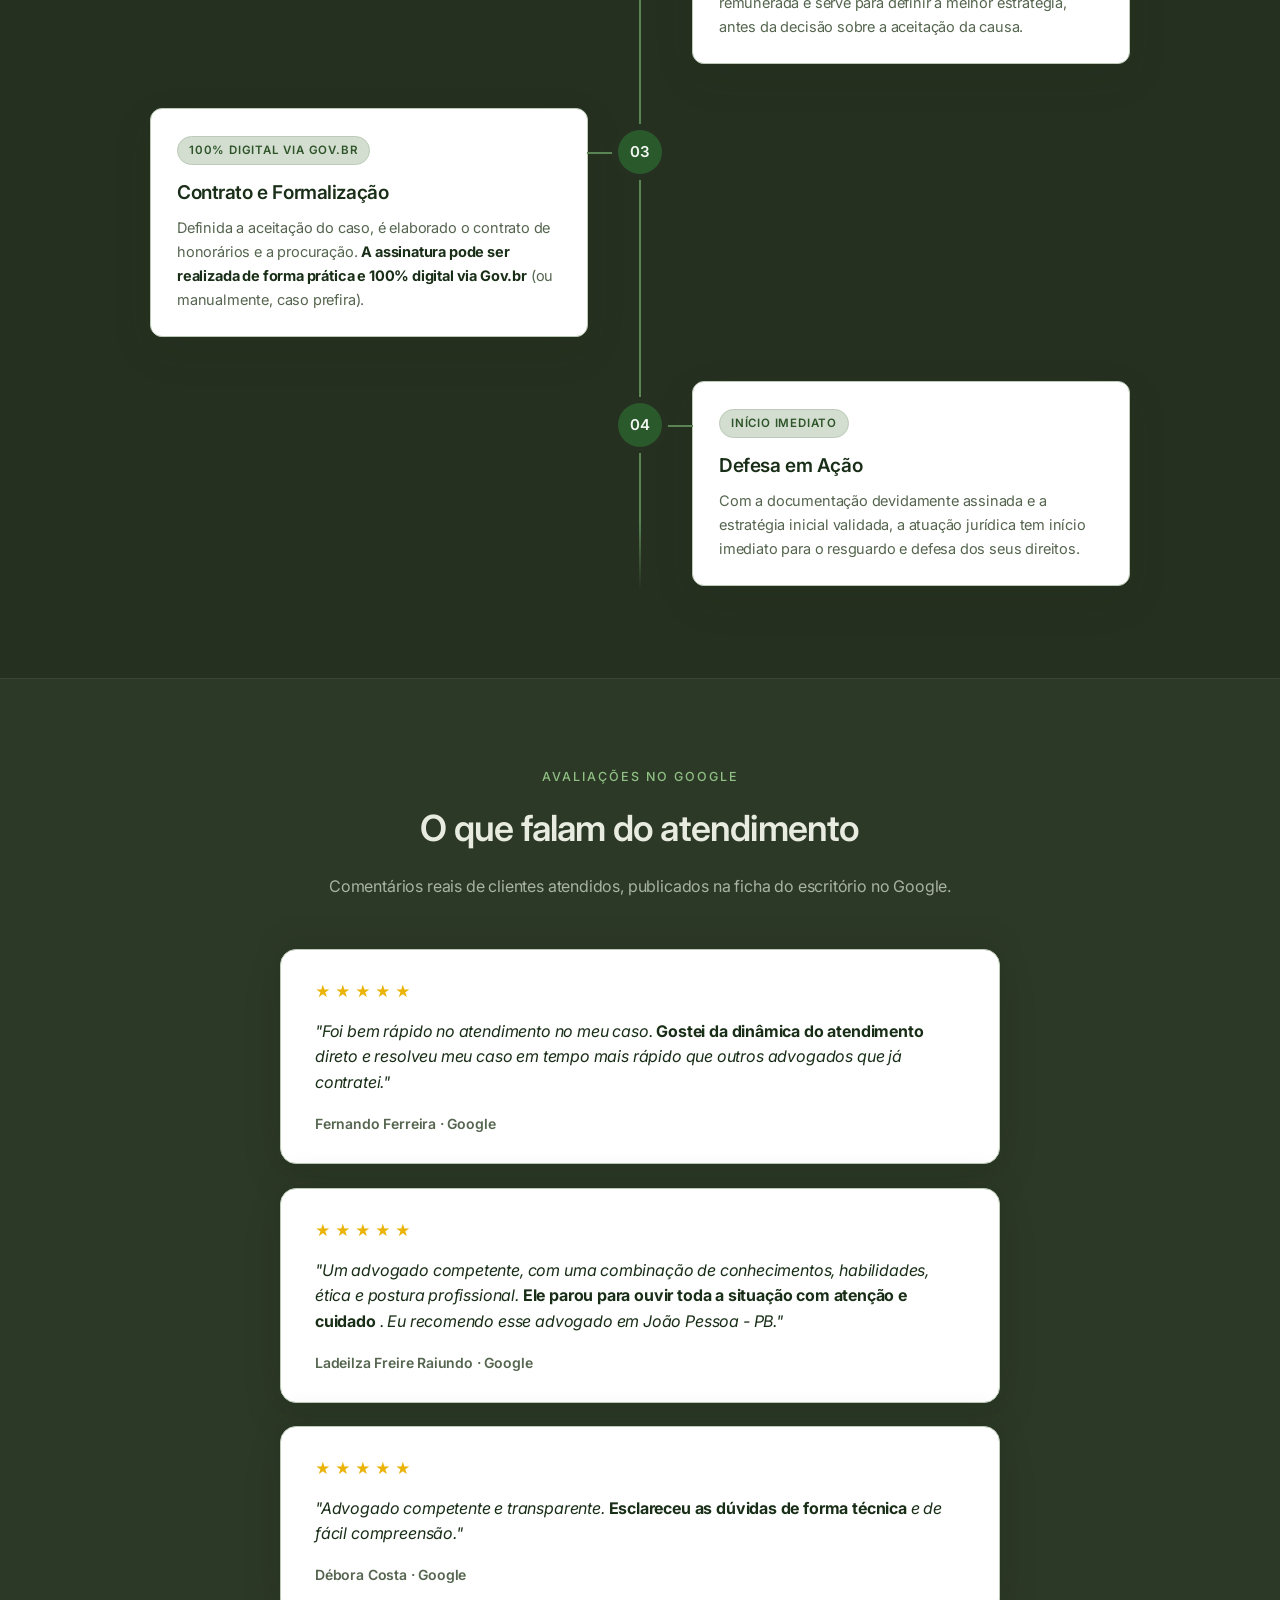
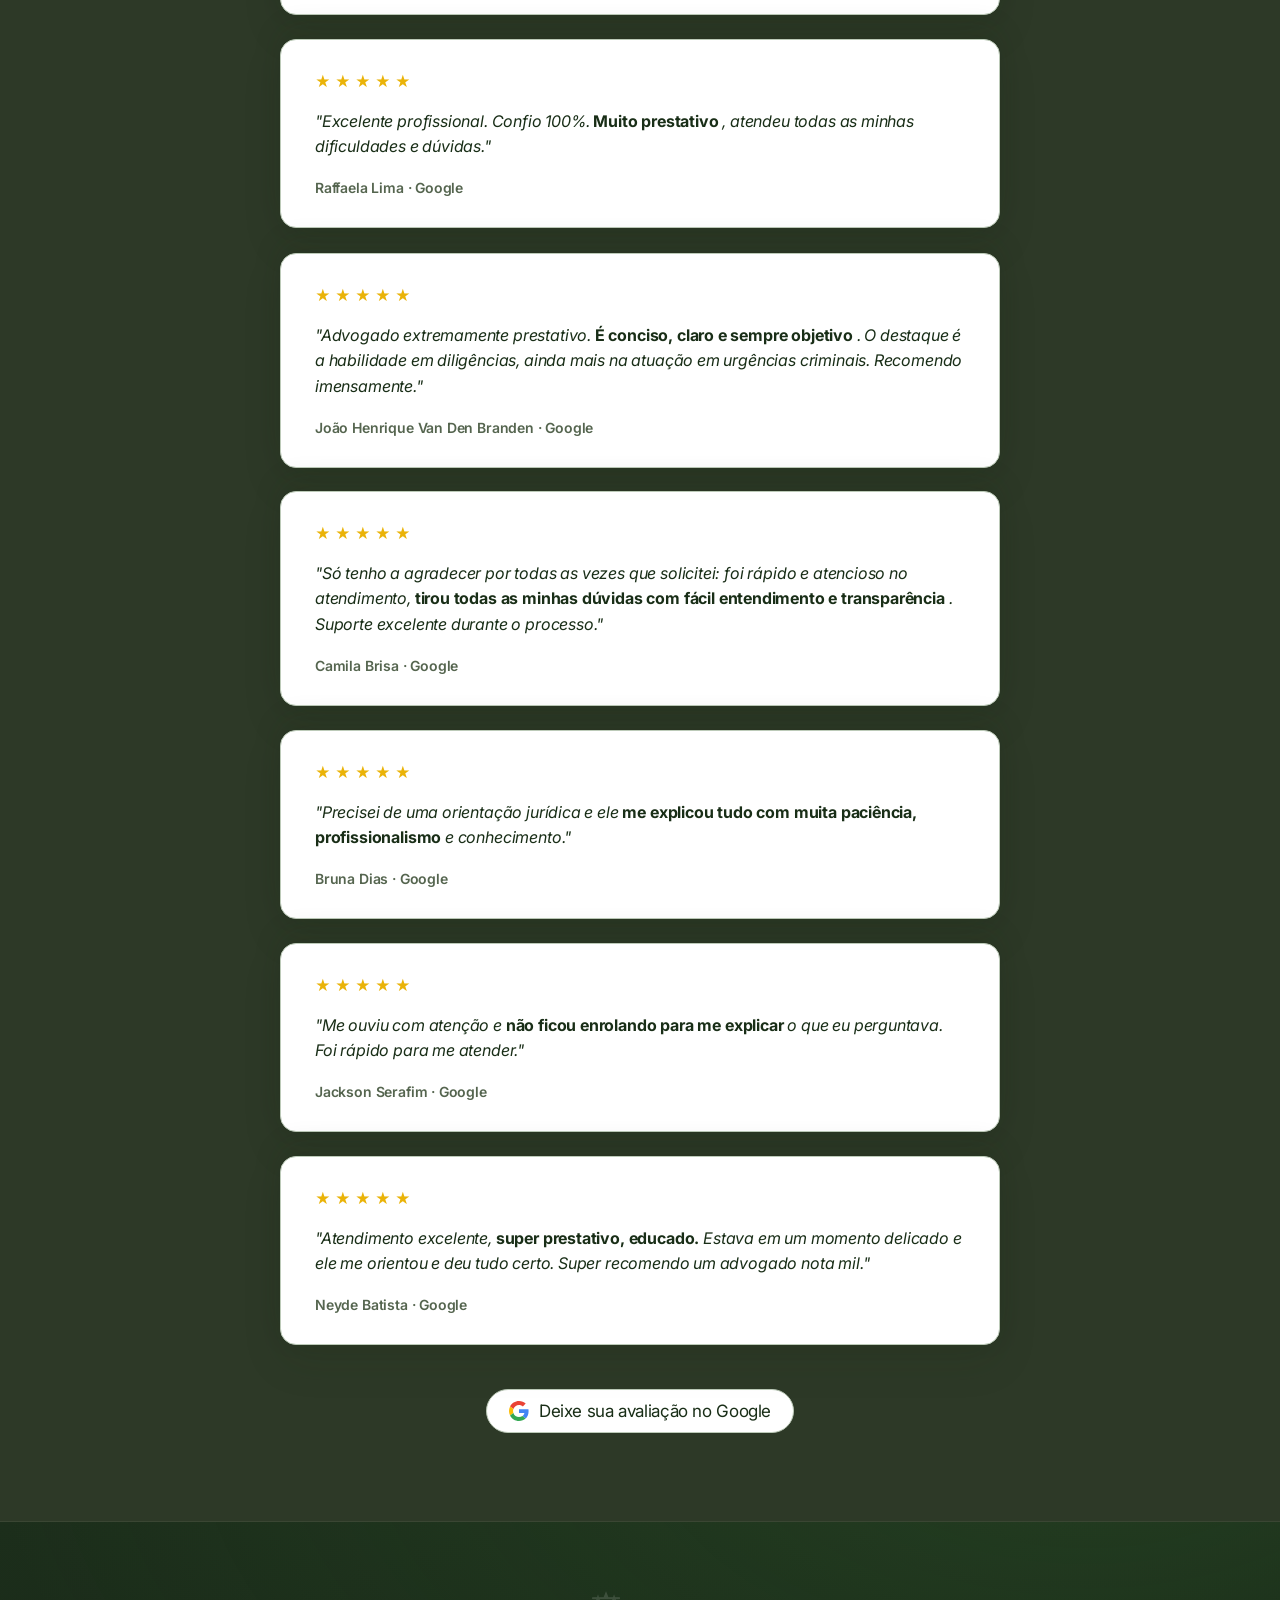
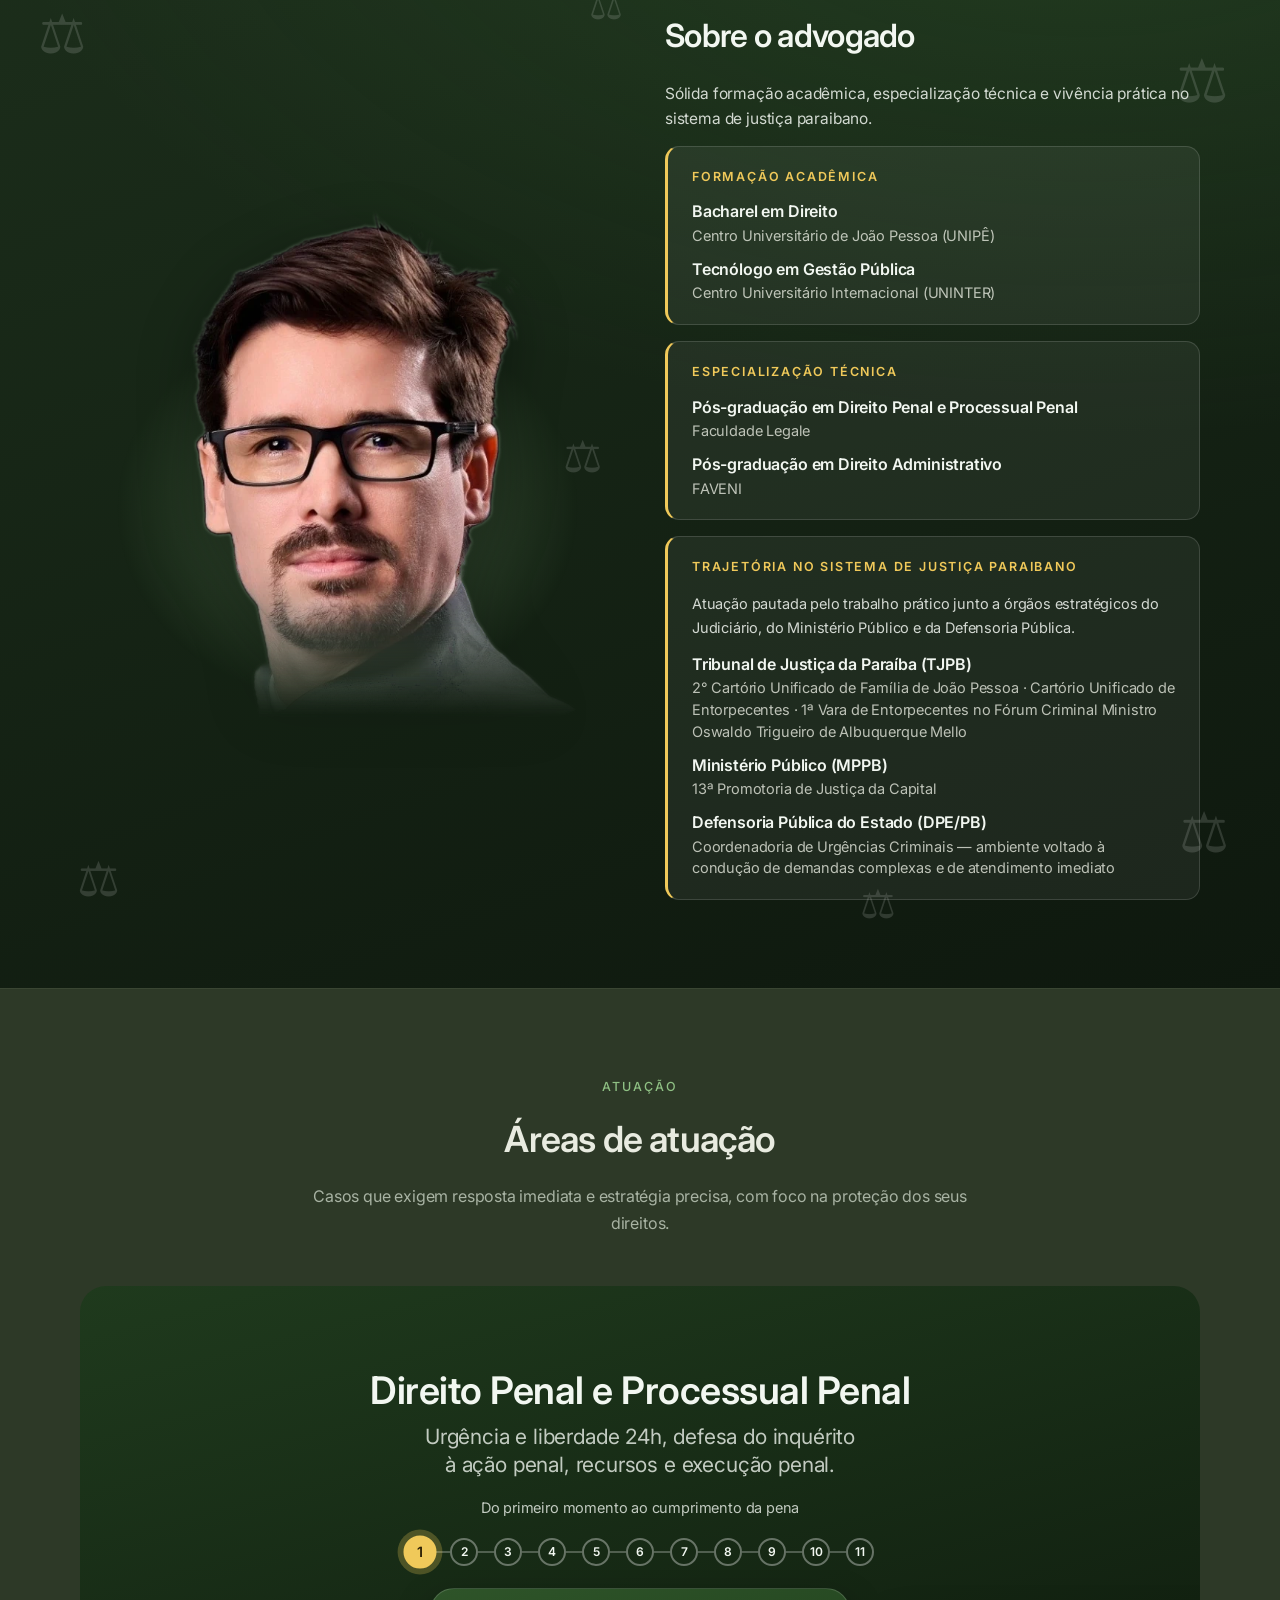
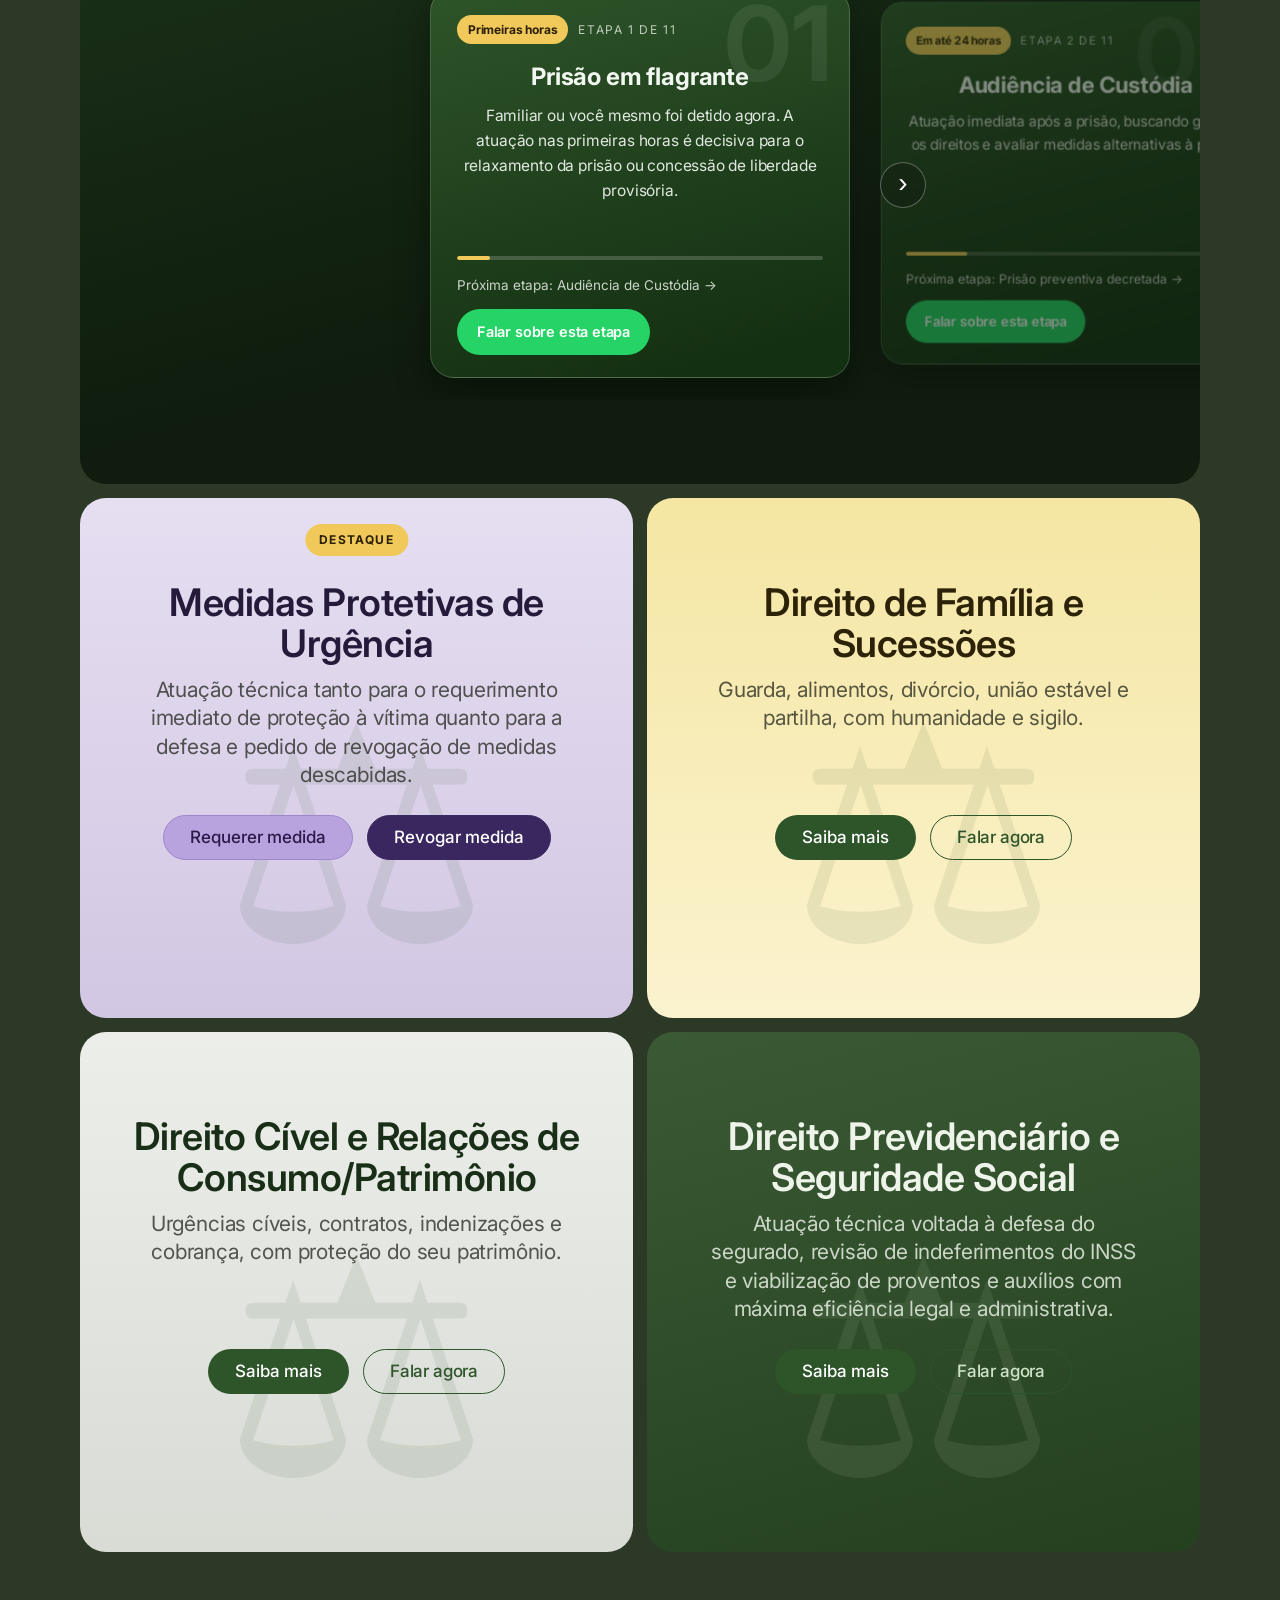
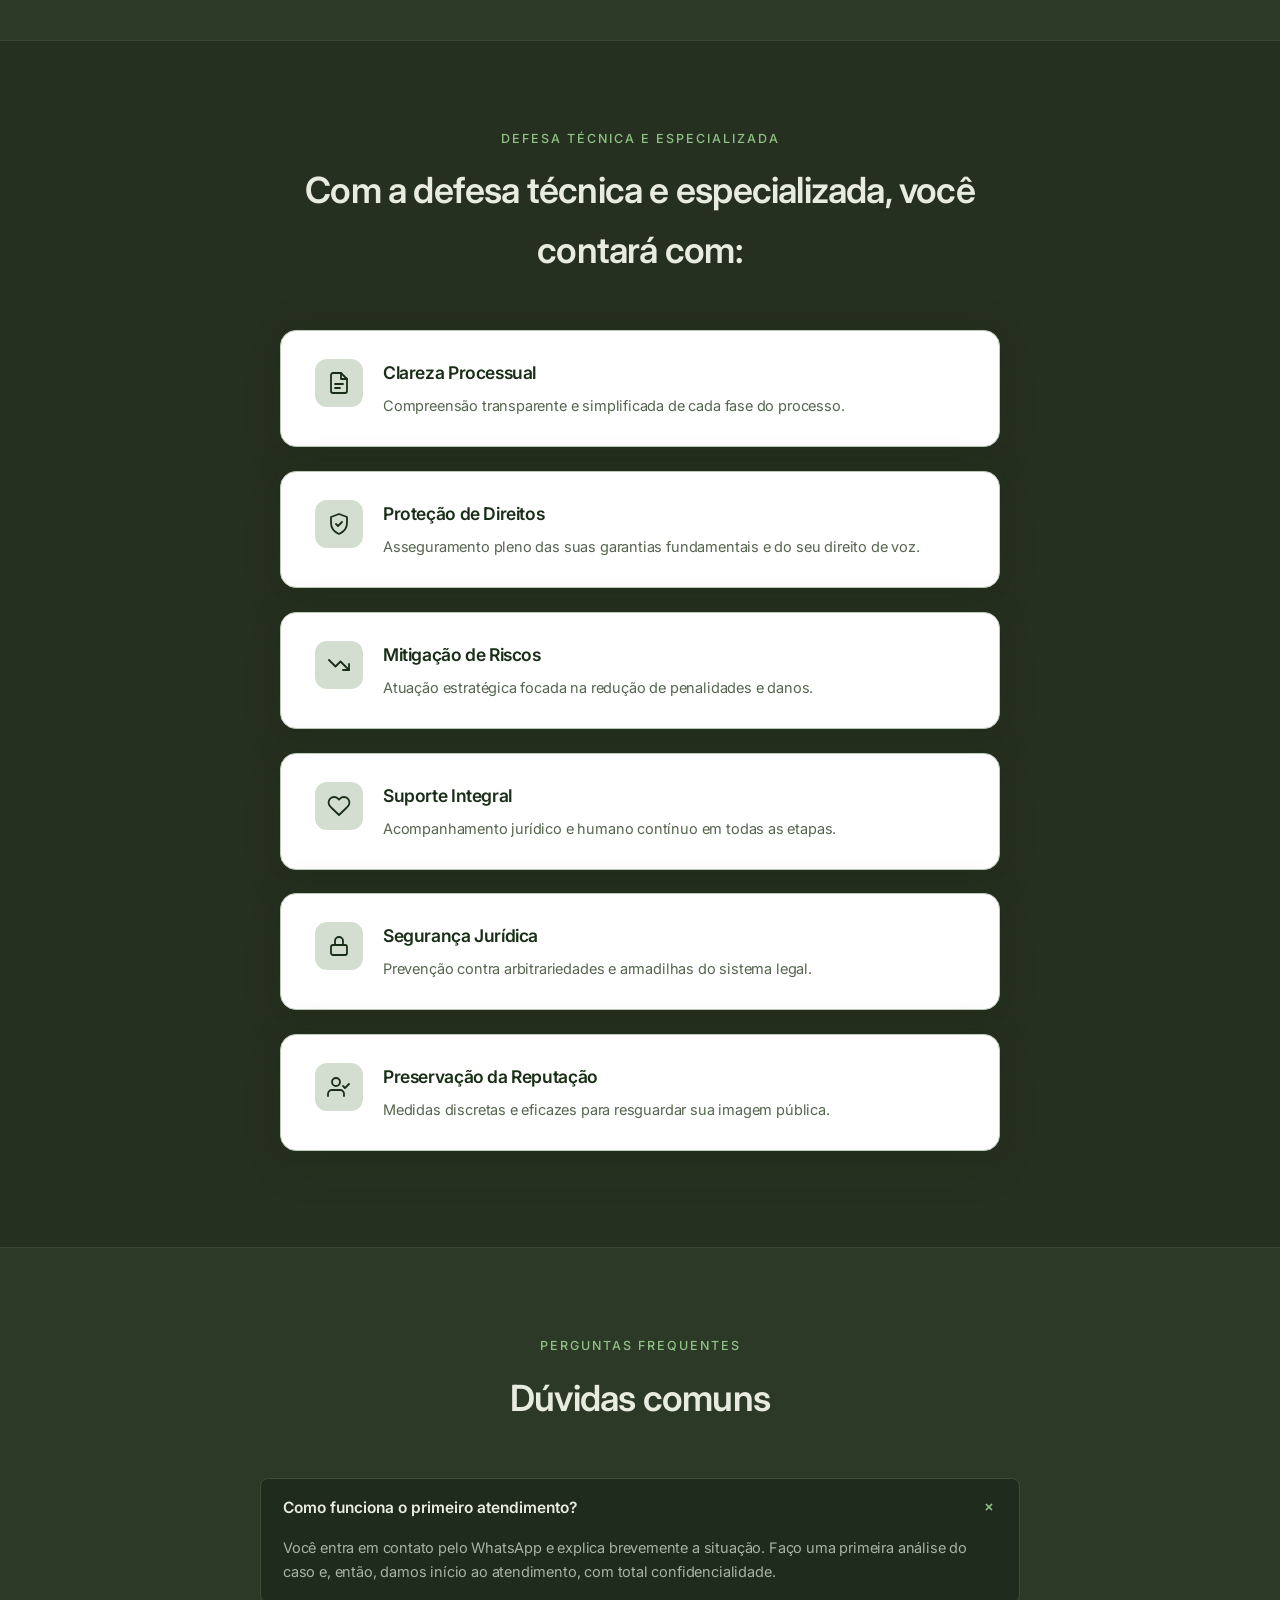
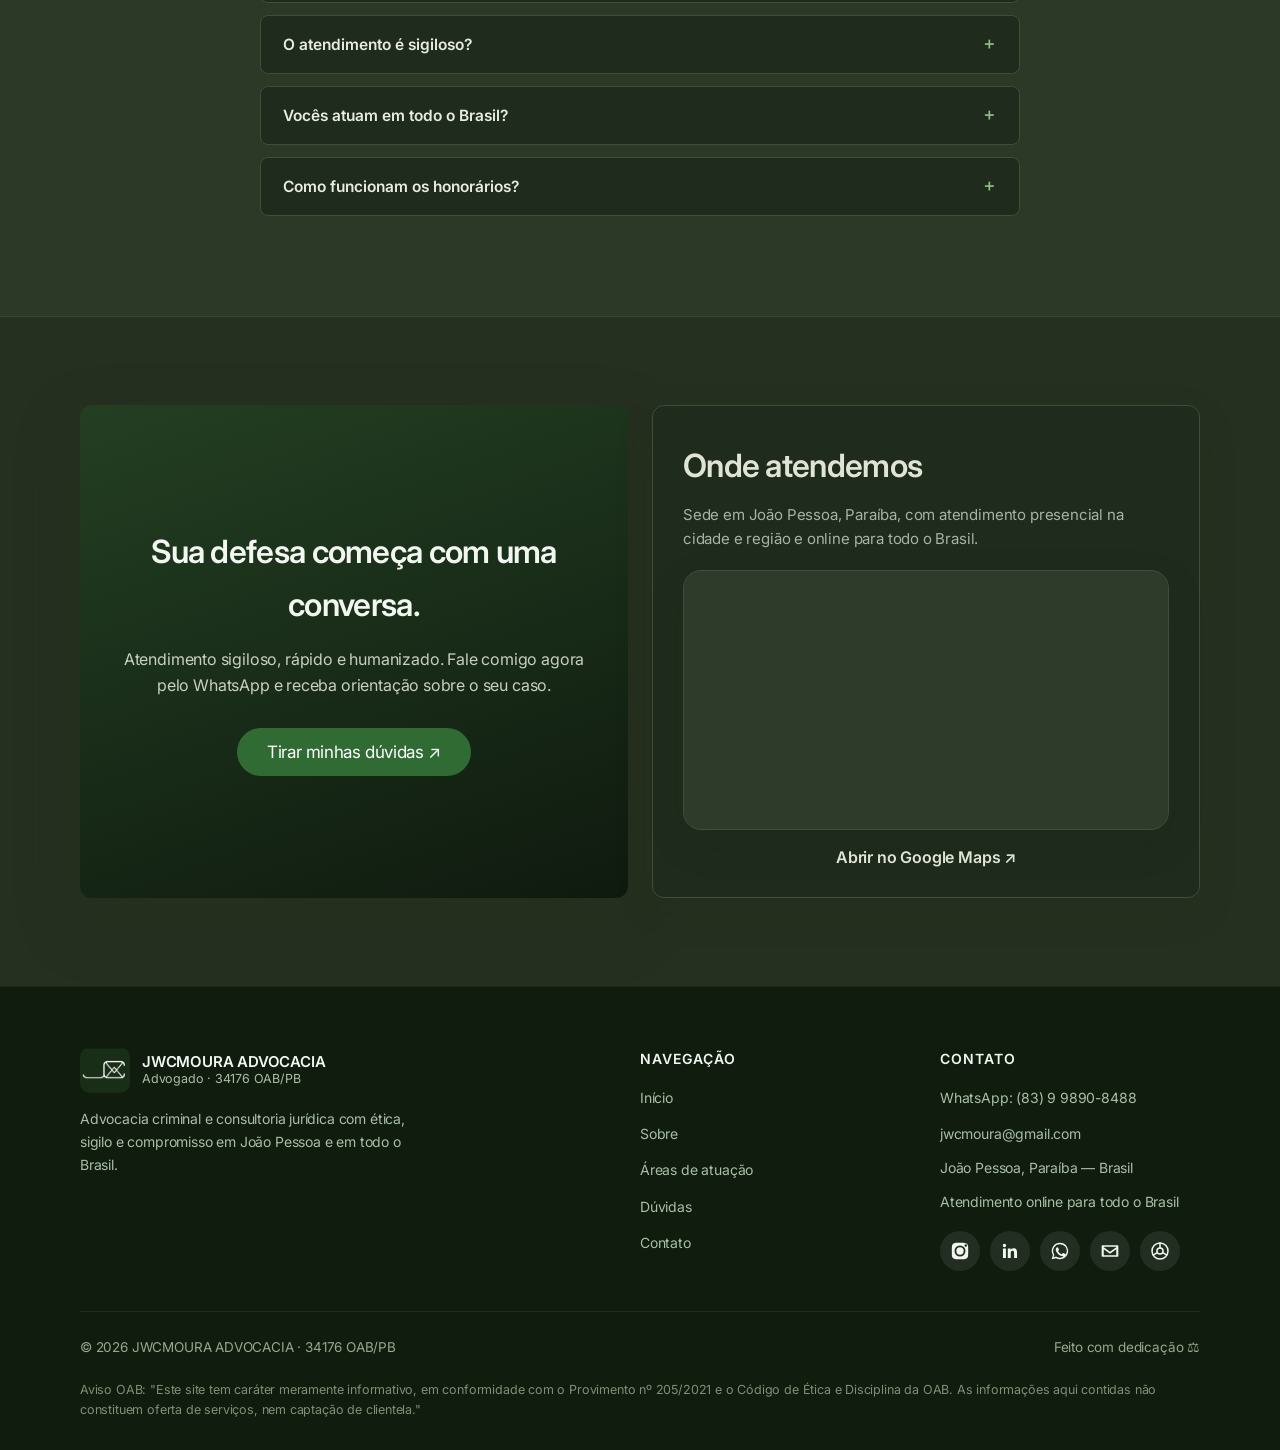
==== commit 12e40670: "Update index.html" ====
--- a/index.html
+++ b/index.html
@@ -2979,6 +2979,988 @@
             column-gap: 14px;
         }
     }
+
+    .wa-bubble {
+        transition: opacity .45s ease, transform .45s ease;
+        transform-origin: 100% 60%;
+    }
+
+    .wa-float.show {
+        pointer-events: none;
+    }
+
+    .wa-float.show .wa-avatar, .wa-float.show .wa-bubble {
+        pointer-events: auto;
+        cursor: pointer;
+    }
+
+    .wa-float.bubble-off .wa-bubble {
+        opacity: 0;
+        transform: translateX(16px) scale(.92);
+        pointer-events: none;
+    }
+
+    .hero-card {
+        order: -1;
+    }
+
+    @media (min-width: 901px) {
+        .hero .container {
+            grid-template-columns: 0.75fr 1.25fr;
+        }
+    }/* ===== Tema verde escuro (padrão); modo claro = data-theme="light" ===== */
+
+    :root:not([data-theme="light"]) {
+        --moss-900: #e8ebe0;
+        --moss-800: #dfe4d5;
+        --moss: #8fc184;
+        --moss-soft: #2f3b2a;
+        --cream: #263020;
+        --white: #1e2b1d;
+        --border: #3f4d3a;
+        --muted: #a8b3a3;
+    }
+
+    html:not([data-theme="light"]) .hero, html:not([data-theme="light"]) .about-dark {
+        background:
+        radial-gradient(1100px 620px at 85% -10%, rgba(60, 110, 54, 0.30), transparent), linear-gradient(160deg, #1c2e1b, #0e180e);
+    }
+
+    html:not([data-theme="light"]) .cta, html:not([data-theme="light"]) .popup-card {
+        background: linear-gradient(160deg, #233f22, #0f1a0f);
+    }
+
+    html:not([data-theme="light"]) .announce {
+        background: #1b2d1a;
+    }
+
+    html:not([data-theme="light"]) .about-photo .avatar {
+        background-color: #1f3a1f;
+    }
+
+    html:not([data-theme="light"]) .hero-card .avatar .play-badge, html:not([data-theme="light"]) .tl-dot {
+        background: #2a5a2c;
+    }
+
+    html:not([data-theme="light"]) .hero-card .card-oab {
+        background: #25472a;
+        color: #f2f7f1;
+    }
+
+    html:not([data-theme="light"]) .hero-card .card-oab:hover {
+        background: #1a3320;
+    }
+
+    html:not([data-theme="light"]) .btn, html:not([data-theme="light"]) .area-modal-card .am-wa {
+        background: #2f6b32;
+    }
+
+    html:not([data-theme="light"]) .btn:hover {
+        background: #3a7d3e;
+    }
+
+    html:not([data-theme="light"]) .btn-light {
+        color: #192e17;
+    }
+
+    html:not([data-theme="light"]) nav.topbar {
+        background: rgba(22, 36, 21, 0.92);
+    }
+
+    html:not([data-theme="light"]) .nav-links {
+        background: #162415;
+    }
+
+    html:not([data-theme="light"]) .section.alt, html:not([data-theme="light"]) .band {
+        background: rgba(47, 59, 42, 0.85);
+        border-color: #3a4633;
+    }
+
+    html:not([data-theme="light"]) .area-modal-card, html:not([data-theme="light"]) .testi-stack .testi, html:not([data-theme="light"]) .benefit-stack .benefit {
+        background: #1f2d1e;
+    }
+
+    html:not([data-theme="light"]) .lang-li select {
+        background: #1e2b1d;
+        color: #dfe4d5;
+        border-color: var(--border);
+    }
+
+    html:not([data-theme="light"]) .nav-wt {
+        border-color: #4a5c44;
+    }
+
+    html:not([data-theme="light"]) .t-mid {
+        background: linear-gradient(165deg, #3a5a34, #24401f);
+        color: #eef4ea;
+    }
+
+    html:not([data-theme="light"]) .t-light, html:not([data-theme="light"]) .t-soft {
+        background: linear-gradient(165deg, #34462f, #243320);
+        color: #eef4ea;
+    }
+
+    html:not([data-theme="light"]) .t-light .pill-line, html:not([data-theme="light"]) .t-soft .pill-line, html:not([data-theme="light"]) .t-mid .pill-line, html:not([data-theme="light"]) .t-light .area-glyph, html:not([data-theme="light"]) .t-soft .area-glyph, html:not([data-theme="light"]) .t-mid .area-glyph {
+        color: #cfe3c8;
+    }
+
+    html:not([data-theme="light"]) .t-light .area-sub, html:not([data-theme="light"]) .t-soft .area-sub, html:not([data-theme="light"]) .t-mid .area-sub {
+        color: rgba(238, 244, 234, 0.82);
+    }
+
+    .tl-tag.tl-paid {
+        background: #f0c95a !important;
+        color: #2b1f05 !important;
+        border-color: #f0c95a !important;
+        font-weight: 700;
+    }
+
+    .btn-gr {
+        background: #fff !important;
+        color: #192e17 !important;
+        border: 1.5px solid #bccab8 !important;
+    }
+
+    .btn-gr:hover {
+        background: #f2f7f1 !important;
+    }
+
+    .announce {
+        justify-content: flex-start;
+        padding-left: calc((100% - min(1120px, 92%)) / 2);
+        padding-right: calc((100% - min(1120px, 92%)) / 2);
+    }
+
+    .lang-li {
+        display: flex;
+        align-items: center;
+        gap: 8px;
+    }
+
+    .theme-btn {
+        width: 36px;
+        height: 36px;
+        border-radius: 50%;
+        border: 1px solid var(--border);
+        background: transparent;
+        color: var(--moss-800);
+        display: inline-flex;
+        align-items: center;
+        justify-content: center;
+        cursor: pointer;
+        padding: 0;
+    }
+
+    .theme-btn:hover {
+        background: var(--moss-soft);
+    }
+
+    .theme-btn svg {
+        width: 18px;
+        height: 18px;
+    }
+
+    .theme-btn .ic-moon {
+        display: none;
+    }
+
+    html[data-theme="light"] .theme-btn .ic-sun {
+        display: none;
+    }
+
+    html[data-theme="light"] .theme-btn .ic-moon {
+        display: inline;
+    }
+
+    .area-modal-card.tinted h3, .area-modal-card.tinted .dc-h, .area-modal-card.tinted .am-obj, .area-modal-card.tinted li, .area-modal-card.tinted li strong, .area-modal-card.tinted .am-hint, .area-modal-card.tinted .am-note {
+        color: inherit;
+    }
+
+    .area-modal-card.tinted .am-hint, .area-modal-card.tinted .am-obj {
+        opacity: .9;
+    }
+
+    .area-modal-card.tinted li::before {
+        background: currentColor;
+        color: currentColor;
+    }
+
+    .area-modal-card.tinted .div-card {
+        background: rgba(255, 255, 255, .12);
+        border-color: rgba(255, 255, 255, .24);
+    }
+
+    .area-modal-card.tinted .am-note {
+        background: rgba(255, 255, 255, .10);
+        border-left-color: currentColor;
+    }
+
+    .area-modal-card.tinted.txt-dark .div-card {
+        background: rgba(0, 0, 0, .07);
+        border-color: rgba(0, 0, 0, .18);
+    }
+
+    .area-modal-card.tinted.txt-dark .am-note {
+        background: rgba(0, 0, 0, .06);
+    }/* Ícones do topo à direita */
+
+    .announce {
+        justify-content: flex-end;
+    }/* Cards com fundo branco em qualquer tema */
+
+    .tl-card, .hero-card, .testi-stack .testi, .benefit-stack .benefit {
+        --moss-900: #192e17;
+        --moss-800: #192e17;
+        --moss: #2e5429;
+        --moss-soft: #d3ded0;
+        --white: #ffffff;
+        --border: #bccab8;
+        --muted: #55654f;
+        background: #ffffff;
+        color: #192e17;
+    }
+
+    html:not([data-theme="light"]) .tl-card, html:not([data-theme="light"]) .hero-card, html:not([data-theme="light"]) .testi-stack .testi, html:not([data-theme="light"]) .benefit-stack .benefit {
+        background: #ffffff;
+        color: #192e17;
+    }
+
+    #btnAreas {
+        background: #ffffff !important;
+        color: #192e17 !important;
+        border-color: #ffffff !important;
+    }
+
+    #btnAreas:hover {
+        background: #f2f7f1 !important;
+    }
+
+    .hero {
+        padding: 40px 0 72px;
+    }
+
+    .about-lead {
+        color: rgba(244, 247, 236, 0.85);
+        font-size: 17px;
+        margin: 0 0 22px;
+        max-width: 560px;
+    }
+
+    .about-blocks {
+        display: grid;
+        gap: 16px;
+    }
+
+    .ab {
+        background: rgba(255, 255, 255, 0.06);
+        border: 1px solid rgba(255, 255, 255, 0.14);
+        border-left: 3px solid #f0c95a;
+        border-radius: 14px;
+        padding: 20px 24px;
+    }
+
+    .ab h3 {
+        font-size: 12.5px;
+        letter-spacing: 1.8px;
+        text-transform: uppercase;
+        color: #f0c95a;
+        font-weight: 600;
+        margin: 0 0 14px;
+    }
+
+    .ab .ab-intro {
+        color: rgba(244, 247, 236, 0.78);
+        font-size: 14.5px;
+        margin: 0 0 14px;
+    }
+
+    .ab ul {
+        list-style: none;
+        margin: 0;
+        padding: 0;
+    }
+
+    .ab li {
+        display: flex;
+        flex-direction: column;
+        gap: 2px;
+        padding: 0;
+        margin: 0 0 12px;
+    }
+
+    .ab li:last-child {
+        margin-bottom: 0;
+    }
+
+    .ab li::before {
+        display: none;
+    }
+
+    .ab li b {
+        color: #f2f7f1;
+        font-weight: 600;
+        font-size: 16px;
+        line-height: 1.35;
+    }
+
+    .ab li span {
+        color: rgba(244, 247, 236, 0.74);
+        font-size: 14.5px;
+        line-height: 1.5;
+    }
+
+    @media (max-width: 720px) {
+        .hero {
+            padding: 28px 0 56px;
+        }
+
+        .ab {
+            padding: 18px 18px;
+        }
+    }
+
+    .hero-card {
+        position: relative;
+    }
+
+    .hero-card .avatar {
+        position: relative;
+    }
+
+    .hero-card .avatar .play-badge {
+        animation: none !important;
+        transform: none !important;
+        top: auto !important;
+        left: auto !important;
+        margin: 0 !important;
+        right: 5px !important;
+        bottom: 5px !important;
+    }
+
+    html .btn.btn-wa {
+        background: #25d366;
+        color: #fff;
+    }
+
+    html .btn.btn-wa:hover {
+        background: #1eb858;
+    }
+
+    .share-wrap {
+        position: absolute;
+        top: 14px;
+        right: 14px;
+        z-index: 5;
+    }
+
+    .share-btn {
+        width: 38px;
+        height: 38px;
+        border-radius: 50%;
+        border: 1px solid #bccab8;
+        background: #f2f7f1;
+        color: #2e5429;
+        display: inline-flex;
+        align-items: center;
+        justify-content: center;
+        cursor: pointer;
+        padding: 0;
+        transition: background .2s, transform .2s;
+    }
+
+    .share-btn:hover {
+        background: #e3ecdf;
+        transform: translateY(-1px);
+    }
+
+    .share-btn svg {
+        width: 18px;
+        height: 18px;
+    }
+
+    .share-menu {
+        position: absolute;
+        top: 46px;
+        right: 0;
+        background: #fff;
+        border: 1px solid #bccab8;
+        border-radius: 14px;
+        padding: 8px;
+        min-width: 184px;
+        box-shadow: 0 18px 44px rgba(0, 0, 0, .28);
+        text-align: left;
+    }
+
+    .share-menu[hidden] {
+        display: none;
+    }
+
+    .sh-item {
+        display: flex;
+        align-items: center;
+        gap: 12px;
+        width: 100%;
+        padding: 10px 12px;
+        border: 0;
+        background: transparent;
+        border-radius: 9px;
+        font: inherit;
+        font-size: 14.5px;
+        color: #192e17;
+        cursor: pointer;
+        text-align: left;
+    }
+
+    .sh-item:hover {
+        background: #eef3eb;
+    }
+
+    .sh-item svg {
+        width: 20px;
+        height: 20px;
+        flex: none;
+        color: #2e5429;
+    }
+
+    .share-toast {
+        position: absolute;
+        top: 46px;
+        right: 0;
+        background: #192e17;
+        color: #f2f7f1;
+        padding: 8px 14px;
+        border-radius: 999px;
+        font-size: 13px;
+        white-space: nowrap;
+        opacity: 0;
+        transform: translateY(-4px);
+        pointer-events: none;
+        transition: opacity .25s, transform .25s;
+    }
+
+    .share-toast.on {
+        opacity: 1;
+        transform: none;
+    }
+
+    .flow-modal {
+        position: fixed;
+        inset: 0;
+        z-index: 92;
+        display: none;
+        flex-direction: column;
+        justify-content: center;
+        overflow-y: auto;
+        padding: 56px 0 24px;
+        background: rgba(8, 16, 8, 0.84);
+        -webkit-backdrop-filter: blur(6px);
+        backdrop-filter: blur(6px);
+        --cw: min(420px, 80vw);
+    }
+
+    .flow-modal.show {
+        display: flex;
+        animation: pop .3s ease;
+    }
+
+    .flow-close {
+        position: fixed;
+        top: 16px;
+        right: 16px;
+        z-index: 3;
+        width: 42px;
+        height: 42px;
+        border-radius: 50%;
+        border: 1px solid rgba(255, 255, 255, .3);
+        background: rgba(255, 255, 255, .1);
+        color: #fff;
+        font-size: 26px;
+        line-height: 1;
+        cursor: pointer;
+    }
+
+    .flow-close:hover {
+        background: rgba(255, 255, 255, .22);
+    }
+
+    .flow-top {
+        text-align: center;
+        color: #f2f7f1;
+        padding: 0 64px;
+    }
+
+    .flow-top h3 {
+        font-size: clamp(20px, 3vw, 26px);
+        margin: 0 0 4px;
+        color: #f2f7f1;
+    }
+
+    .flow-top p {
+        margin: 0;
+        font-size: 14.5px;
+        opacity: .78;
+    }
+
+    .flow-steps {
+        display: flex;
+        justify-content: center;
+        align-items: center;
+        margin: 18px auto 4px;
+        padding: 0 12px;
+    }
+
+    .fs-dot {
+        width: 28px;
+        height: 28px;
+        flex: none;
+        border-radius: 50%;
+        border: 2px solid rgba(255, 255, 255, .35);
+        background: transparent;
+        color: #f2f7f1;
+        font: inherit;
+        font-size: 12px;
+        font-weight: 600;
+        cursor: pointer;
+        padding: 0;
+        transition: all .25s;
+    }
+
+    .fs-dot.done {
+        background: #f0c95a;
+        border-color: #f0c95a;
+        color: #2b1f05;
+    }
+
+    .fs-dot.active {
+        background: #f0c95a;
+        border-color: #f0c95a;
+        color: #2b1f05;
+        transform: scale(1.18);
+        box-shadow: 0 0 0 5px rgba(240, 201, 90, .25);
+    }
+
+    .fs-line {
+        width: 16px;
+        height: 2px;
+        flex: none;
+        background: rgba(255, 255, 255, .25);
+        transition: background .25s;
+    }
+
+    .fs-line.done {
+        background: #f0c95a;
+    }
+
+    .flow-stage {
+        position: relative;
+    }
+
+    .flow-track {
+        position: relative;
+        display: flex;
+        gap: 16px;
+        overflow-x: auto;
+        scroll-snap-type: x mandatory;
+        -webkit-overflow-scrolling: touch;
+        scrollbar-width: none;
+        padding: 18px calc(50% - var(--cw) / 2) 22px;
+        user-select: none;
+        -webkit-user-select: none;
+        touch-action: pan-x;
+    }
+
+    .flow-track::-webkit-scrollbar {
+        display: none;
+    }
+
+    .fcard {
+        flex: none;
+        width: var(--cw);
+        min-height: 390px;
+        scroll-snap-align: center;
+        scroll-snap-stop: always;
+        position: relative;
+        overflow: hidden;
+        display: flex;
+        flex-direction: column;
+        padding: 26px 26px 22px;
+        border-radius: 24px;
+        border: 1px solid rgba(255, 255, 255, .16);
+        box-shadow: 0 24px 60px rgba(0, 0, 0, .45);
+        transform: scale(var(--s, 1));
+        opacity: var(--o, 1);
+        transition: transform .25s ease, opacity .25s ease;
+    }
+
+    .fcard .fnum {
+        position: absolute;
+        right: 16px;
+        top: 2px;
+        font-size: 104px;
+        font-weight: 700;
+        line-height: 1;
+        opacity: .08;
+        pointer-events: none;
+    }
+
+    .fcard .fmeta {
+        position: relative;
+        display: flex;
+        align-items: center;
+        flex-wrap: wrap;
+        gap: 10px;
+        margin-bottom: 18px;
+    }
+
+    .fphase {
+        background: #f0c95a;
+        color: #2b1f05;
+        font-size: 12px;
+        font-weight: 700;
+        padding: 5px 11px;
+        border-radius: 999px;
+    }
+
+    .fstep {
+        font-size: 12px;
+        letter-spacing: 1.6px;
+        text-transform: uppercase;
+        opacity: .75;
+    }
+
+    .fcard h4 {
+        position: relative;
+        font-size: 24px;
+        line-height: 1.25;
+        margin: 0 0 12px;
+        color: inherit;
+    }
+
+    .fcard p {
+        position: relative;
+        font-size: 15.5px;
+        line-height: 1.6;
+        opacity: .92;
+        margin: 0 0 20px;
+        color: inherit;
+    }
+
+    .fbar {
+        margin-top: auto;
+        height: 4px;
+        border-radius: 4px;
+        background: rgba(255, 255, 255, .18);
+        overflow: hidden;
+        margin-bottom: 14px;
+    }
+
+    .fbar i {
+        display: block;
+        height: 100%;
+        background: #f0c95a;
+        border-radius: 4px;
+    }
+
+    .ffoot {
+        display: flex;
+        flex-direction: column;
+        align-items: flex-start;
+        gap: 12px;
+    }
+
+    .fnext {
+        background: none;
+        border: 0;
+        padding: 0;
+        color: inherit;
+        font: inherit;
+        font-size: 13.5px;
+        opacity: .82;
+        text-align: left;
+        cursor: pointer;
+    }
+
+    .fnext:hover {
+        opacity: 1;
+        text-decoration: underline;
+    }
+
+    .fcta {
+        display: inline-flex;
+        align-items: center;
+        justify-content: center;
+        background: #25d366;
+        color: #fff !important;
+        border-radius: 999px;
+        padding: 11px 20px;
+        font-weight: 600;
+        font-size: 14.5px;
+        text-decoration: none;
+    }
+
+    .fcta:hover {
+        background: #1eb858;
+    }
+
+    .flow-arrow {
+        position: absolute;
+        top: 50%;
+        z-index: 2;
+        transform: translateY(-50%);
+        width: 46px;
+        height: 46px;
+        border-radius: 50%;
+        border: 1px solid rgba(255, 255, 255, .3);
+        background: rgba(20, 36, 19, .7);
+        color: #fff;
+        font-size: 28px;
+        line-height: 1;
+        cursor: pointer;
+        padding: 0 0 4px;
+        transition: opacity .2s, background .2s;
+    }
+
+    .flow-arrow:hover {
+        background: rgba(240, 201, 90, .9);
+        color: #2b1f05;
+    }
+
+    .flow-arrow.prev {
+        left: max(12px, calc(50% - var(--cw) / 2 - 76px));
+    }
+
+    .flow-arrow.next {
+        right: max(12px, calc(50% - var(--cw) / 2 - 76px));
+    }
+
+    .flow-arrow[disabled] {
+        opacity: 0;
+        pointer-events: none;
+    }
+
+    .flow-hint {
+        text-align: center;
+        color: #f2f7f1;
+        opacity: .7;
+        font-size: 13.5px;
+        margin: 0;
+        transition: opacity .4s;
+    }
+
+    .flow-hint.off {
+        opacity: 0;
+    }
+
+    @media (hover: none) {
+        .flow-arrow {
+            display: none;
+        }
+    }
+
+    @media (max-width: 720px) {
+        .flow-top {
+            padding: 0 56px;
+        }
+
+        .fcard {
+            padding: 22px 20px 18px;
+            min-height: 370px;
+        }
+
+        .fcard h4 {
+            font-size: 21px;
+        }
+
+        .fs-line {
+            width: 10px;
+        }
+
+        .fs-dot {
+            width: 26px;
+            height: 26px;
+        }
+    }/* ===== Áreas: Penal com carrossel embutido; demais com popup verde ===== */
+
+    .area-tile.t-dark {
+        grid-column: 1 / -1;
+        min-height: 0;
+        padding-bottom: 40px;
+    }
+
+    .area-tile.t-dark .area-sub {
+        min-height: 0;
+        margin-bottom: 8px;
+    }
+
+    .area-tile.t-dark .area-glyph {
+        display: none;
+    }
+
+    .area-tile.t-dark .flow-modal.inline {
+        width: calc(100% + 56px);
+        margin: 0 -28px 22px;
+    }
+
+    .flow-modal.inline {
+        position: relative;
+        inset: auto;
+        display: flex;
+        padding: 8px 0 0;
+        background: none;
+        -webkit-backdrop-filter: none;
+        backdrop-filter: none;
+        overflow: visible;
+        z-index: 1;
+        animation: none;
+    }
+
+    .flow-modal.inline .flow-close, .flow-modal.inline .flow-top h3 {
+        display: none;
+    }
+
+    .flow-modal.inline .flow-top {
+        padding: 0 12px;
+    }
+
+    .flow-modal.inline .fcard {
+        background: linear-gradient(165deg, #2e5429 0%, #143012 90%) !important;
+        color: #f2f7f1 !important;
+        box-shadow: 0 14px 34px rgba(0, 0, 0, .35);
+    }
+
+    .t-yellow {
+        background: linear-gradient(180deg, #f5e6a3 0%, #fbf3cf 100%);
+        color: #2b2208;
+    }
+
+    .t-gray {
+        background: linear-gradient(180deg, #eceeea 0%, #d8dcd5 100%);
+        color: #192e17;
+    }
+
+    .t-purple {
+        background: linear-gradient(180deg, #e6def1 0%, #d2c7e3 100%);
+        color: #261a3a;
+    }
+
+    .t-yellow .area-sub, .t-gray .area-sub, .t-purple .area-sub {
+        color: rgba(25, 28, 20, .72);
+    }
+
+    .t-yellow .pill-main, .t-gray .pill-main, .t-purple .pill-main {
+        background: #2e5429;
+        color: #fff;
+    }
+
+    .t-yellow .pill-main:hover, .t-gray .pill-main:hover, .t-purple .pill-main:hover {
+        background: #192e17;
+    }
+
+    .t-yellow .pill-line, .t-gray .pill-line, .t-purple .pill-line {
+        border-color: #2e5429;
+        color: #2e5429;
+    }
+
+    .t-yellow .pill-line:hover, .t-gray .pill-line:hover, .t-purple .pill-line:hover {
+        background: rgba(46, 84, 41, .1);
+    }
+
+    .t-yellow .area-glyph, .t-gray .area-glyph, .t-purple .area-glyph {
+        color: #2e5429;
+        opacity: .09;
+    }
+
+    .area-cats {
+        background: none;
+        gap: 14px;
+        overflow: visible;
+    }
+
+    .area-cats .area-tile {
+        border-radius: 26px;
+    }
+
+    .area-modal-card.tinted {
+        background-image: linear-gradient(165deg, #1f3a1d 0%, #0f1c0e 70%) !important;
+        background-color: #0f1c0e !important;
+        color: #f2f7f1 !important;
+    }/* cards extras do carrossel */
+
+    .flow-modal.inline .fcard.is-red {
+        background: linear-gradient(165deg, #b32424 0%, #5c0d0d 92%) !important;
+        border-color: rgba(255, 190, 190, .4);
+        box-shadow: 0 14px 34px rgba(90, 10, 10, .5);
+    }
+
+    .fcard.is-red .fphase {
+        background: #fff;
+        color: #7a1515;
+    }
+
+    .fcard.is-red .fbar i {
+        background: #ffd0d0;
+    }
+
+    @media (max-width: 720px) {
+        .flow-steps .fs-dot {
+            width: 22px;
+            height: 22px;
+            font-size: 11px;
+        }
+
+        .flow-steps .fs-line {
+            width: 6px;
+        }
+    }/* ===== Medidas Protetivas: popup em carrossel ===== */
+
+    .flow-modal.pm .fcard {
+        background: linear-gradient(165deg, #5b4687 0%, #2b1d4a 92%);
+        color: #f6f2fc;
+    }
+
+    .flow-modal.pm .flow-top h3 {
+        color: #f6f2fc;
+    }
+
+    .area-tile .area-actions .pm-open {
+        min-width: 170px;
+    }
+
+    .area-tile .pm-open.pm-req {
+        background: #b9a3de;
+        color: #2a1a4a;
+        border: 1.5px solid #9f86cc;
+    }
+
+    .area-tile .pm-open.pm-req:hover {
+        background: #a68ad3;
+        color: #1f1238;
+    }
+
+    .area-tile .pm-open.pm-rev {
+        background: #3a2760;
+        color: #fff;
+        border: 1.5px solid #3a2760;
+    }
+
+    .area-tile .pm-open.pm-rev:hover {
+        background: #2a1a4a;
+        color: #fff;
+    }/* Destaque: espaçamento equilibrado acima e abaixo da etiqueta */
+
+    .area-cats .area-tile {
+        padding-top: 84px;
+    }
+
+    .area-cats .area-tile .area-badge {
+        top: 26px;
+    }
+
+    @media (max-width: 720px) {
+        .area-cats .area-tile {
+            padding-top: 84px;
+        }
+    }
     </style>
 </head>
 <body>
@@ -2997,10 +3979,6 @@
 
     <!-- Announcement bar + social icons -->
     <div class="announce">
-        <span class="announce-text">
-            ⚡ Urgência? Atendimento 24h – 
-            <a href="https://wa.me/5583998908488" target="_blank" rel="noopener">fale agora no WhatsApp</a>
-        </span>
         <div class="social-top">
             <a href="https://www.instagram.com/jwcmoura" target="_blank" rel="noopener" aria-label="Instagram" title="Instagram">
                 <svg viewBox="0 0 24 24">
@@ -3012,9 +3990,21 @@
                     <path d="M20.45 20.45h-3.56v-5.57c0-1.33-.03-3.04-1.85-3.04-1.85 0-2.14 1.45-2.14 2.94v5.67H9.35V9h3.41v1.56h.05c.48-.9 1.64-1.85 3.37-1.85 3.6 0 4.27 2.37 4.27 5.46v6.28zM5.34 7.43a2.07 2.07 0 1 1 0-4.14 2.07 2.07 0 0 1 0 4.14zM7.12 20.45H3.55V9h3.57v11.45z"/>
                 </svg>
             </a>
-            <a href="https://youtube.com/shorts/cFcAtGFtzoI" target="_blank" rel="noopener" aria-label="YouTube" title="YouTube">
+            <a href="https://wa.me/5583998908488" target="_blank" rel="noopener" aria-label="WhatsApp" title="WhatsApp">
                 <svg viewBox="0 0 24 24">
-                    <path d="M23.5 6.19a3.02 3.02 0 0 0-2.12-2.14C19.5 3.55 12 3.55 12 3.55s-7.5 0-9.38.5A3.02 3.02 0 0 0 .5 6.19C0 8.07 0 12 0 12s0 3.93.5 5.81a3.02 3.02 0 0 0 2.12 2.14c1.88.5 9.38.5 9.38.5s7.5 0 9.38-.5a3.02 3.02 0 0 0 2.12-2.14C24 15.93 24 12 24 12s0-3.93-.5-5.81zM9.55 15.57V8.43L15.82 12l-6.27 3.57z"/>
+                    <path d="M12.04 2a9.9 9.9 0 0 0-8.5 14.93L2 22l5.2-1.36A9.9 9.9 0 1 0 12.04 2zm0 1.8a8.1 8.1 0 1 1-4.3 15l-.3-.18-3.08.8.82-3-.2-.32A8.1 8.1 0 0 1 12.04 3.8zM8.6 7.6c-.2 0-.5.07-.75.35-.26.28-1 1-1 2.4s1.03 2.8 1.17 3c.14.2 2 3.2 4.9 4.36 2.4.95 2.9.76 3.4.72.52-.05 1.68-.68 1.92-1.35.24-.67.24-1.24.17-1.36-.07-.12-.26-.2-.55-.33-.29-.14-1.68-.83-1.94-.92-.26-.1-.45-.14-.64.14-.19.29-.73.92-.9 1.1-.16.2-.33.22-.62.08-.29-.14-1.2-.44-2.3-1.42-.85-.76-1.43-1.7-1.6-1.98-.16-.29-.02-.44.13-.58.13-.13.29-.34.43-.5.14-.17.19-.29.29-.48.1-.2.05-.36-.02-.5-.07-.15-.64-1.58-.9-2.16-.23-.5-.47-.5-.64-.5z"/>
+                </svg>
+            </a>
+            <a href="mailto:jwcmoura@gmail.com" aria-label="E-mail" title="E-mail">
+                <svg viewBox="0 0 24 24">
+                    <path d="M3 5h18a1 1 0 0 1 1 1v12a1 1 0 0 1-1 1H3a1 1 0 0 1-1-1V6a1 1 0 0 1 1-1zm1.5 2.2v.2L12 13l7.5-5.6v-.2l-.1-.2H4.6l-.1.2zm15 2.6L12 15.4 4.5 9.8V17h15V9.8z"/>
+                </svg>
+            </a>
+            <a href="https://chromewebstore.google.com/detail/willtag/kfolkefjecgpmdgmdboegoicanlagdem" target="_blank" rel="noopener" aria-label="WillTag — Chrome Web Store" title="WillTag — Chrome Web Store">
+                <svg viewBox="0 0 24 24">
+                    <circle cx="12" cy="12" r="9.6" fill="none" stroke="currentColor" stroke-width="1.8"/>
+                    <circle cx="12" cy="12" r="3.7" fill="none" stroke="currentColor" stroke-width="1.8"/>
+                    <path d="M12 8.3V2.4M15.2 13.9l5.1 3M8.8 13.9l-5.1 3" fill="none" stroke="currentColor" stroke-width="1.8" stroke-linecap="round"/>
                 </svg>
             </a>
         </div>
@@ -3051,11 +4041,20 @@
                     <a href="#willtag" id="navWillTag" class="nav-wt">WillTag</a>
                 </li>
                 <li class="lang-li">
+                    <button type="button" id="themeBtn" class="theme-btn" aria-label="Modo claro / escuro" title="Modo claro / escuro">
+                        <svg class="ic-sun" viewBox="0 0 24 24" fill="none" stroke="currentColor" stroke-width="2" stroke-linecap="round">
+                            <circle cx="12" cy="12" r="4"/>
+                            <path d="M12 2v2M12 20v2M4.9 4.9l1.4 1.4M17.7 17.7l1.4 1.4M2 12h2M20 12h2M4.9 19.1l1.4-1.4M17.7 6.3l1.4-1.4"/>
+                        </svg>
+                        <svg class="ic-moon" viewBox="0 0 24 24" fill="none" stroke="currentColor" stroke-width="2" stroke-linecap="round" stroke-linejoin="round">
+                            <path d="M21 12.8A9 9 0 1 1 11.2 3a7 7 0 0 0 9.8 9.8z"/>
+                        </svg>
+                    </button>
                     <select id="langSel" aria-label="Idioma / Language">
-                        <option value="pt">Português (BR)</option>
-                        <option value="en">English</option>
-                        <option value="es">Español</option>
-                        <option value="fr">Français</option>
+                        <option value="pt">BR</option>
+                        <option value="en">EN</option>
+                        <option value="es">ES</option>
+                        <option value="fr">FR</option>
                     </select>
                 </li>
             </ul>
@@ -3079,7 +4078,6 @@
         </div>
         <div class="container">
             <div>
-                <span class="hero-eyebrow">Advocacia | Atendimento profissional e sigiloso</span>
                 <h1>
                     Protegendo sua 
                     <em>liberdade</em>
@@ -3112,6 +4110,49 @@
             </div>
 
             <div class="hero-card">
+                <div class="share-wrap">
+                    <button type="button" class="share-btn" id="shareBtn" aria-label="Compartilhar" aria-expanded="false" title="Compartilhar">
+                        <svg viewBox="0 0 24 24" fill="none" stroke="currentColor" stroke-width="2" stroke-linecap="round" stroke-linejoin="round">
+                            <circle cx="18" cy="5" r="3"/>
+                            <circle cx="6" cy="12" r="3"/>
+                            <circle cx="18" cy="19" r="3"/>
+                            <path d="M8.6 13.5l6.8 4M15.4 6.5l-6.8 4"/>
+                        </svg>
+                    </button>
+                    <div class="share-menu" id="shareMenu" role="menu" hidden>
+                        <button type="button" class="sh-item" data-sh="wa">
+                            <svg viewBox="0 0 24 24" fill="currentColor">
+                                <path d="M12.04 2a9.9 9.9 0 0 0-8.5 14.93L2 22l5.2-1.36A9.9 9.9 0 1 0 12.04 2zm0 1.8a8.1 8.1 0 1 1-4.3 15l-.3-.18-3.08.8.82-3-.2-.32A8.1 8.1 0 0 1 12.04 3.8zM8.6 7.6c-.2 0-.5.07-.75.35-.26.28-1 1-1 2.4s1.03 2.8 1.17 3c.14.2 2 3.2 4.9 4.36 2.4.95 2.9.76 3.4.72.52-.05 1.68-.68 1.92-1.35.24-.67.24-1.24.17-1.36-.07-.12-.26-.2-.55-.33-.29-.14-1.68-.83-1.94-.92-.26-.1-.45-.14-.64.14-.19.29-.73.92-.9 1.1-.16.2-.33.22-.62.08-.29-.14-1.2-.44-2.3-1.42-.85-.76-1.43-1.7-1.6-1.98-.16-.29-.02-.44.13-.58.13-.13.29-.34.43-.5.14-.17.19-.29.29-.48.1-.2.05-.36-.02-.5-.07-.15-.64-1.58-.9-2.16-.23-.5-.47-.5-.64-.5z"/>
+                            </svg>
+                            <span data-l="WhatsApp">WhatsApp</span>
+                        </button>
+                        <button type="button" class="sh-item" data-sh="ig">
+                            <svg viewBox="0 0 24 24" fill="currentColor">
+                                <path d="M12 2.2c3.2 0 3.6 0 4.85.07 1.17.05 1.8.25 2.23.41.56.22.96.48 1.38.9.42.42.68.82.9 1.38.16.42.36 1.06.41 2.23.06 1.25.07 1.65.07 4.85s0 3.6-.07 4.85c-.05 1.17-.25 1.8-.41 2.23a3.7 3.7 0 0 1-.9 1.38c-.42.42-.82.68-1.38.9-.42.16-1.06.36-2.23.41-1.25.07-1.65.07-4.85.07s-3.6 0-4.85-.07c-1.17-.05-1.8-.25-2.23-.41a3.7 3.7 0 0 1-1.38-.9 3.7 3.7 0 0 1-.9-1.38c-.16-.42-.36-1.06-.41-2.23C2.21 15.6 2.2 15.2 2.2 12s0-3.6.07-4.85c.05-1.17.25-1.8.41-2.23.22-.56.48-.96.9-1.38.42-.42.82-.68 1.38-.9.42-.16 1.06-.36 2.23-.41C8.4 2.21 8.8 2.2 12 2.2zm0 3.2a6.6 6.6 0 1 0 0 13.2 6.6 6.6 0 0 0 0-13.2zm0 2.2a4.4 4.4 0 1 1 0 8.8 4.4 4.4 0 0 1 0-8.8zm6.9-3.6a1.5 1.5 0 1 0 0 3 1.5 1.5 0 0 0 0-3z"/>
+                            </svg>
+                            <span data-l="Instagram">Instagram</span>
+                        </button>
+                        <button type="button" class="sh-item" data-sh="x">
+                            <svg viewBox="0 0 24 24" fill="currentColor">
+                                <path d="M18.9 2H22l-7.2 8.2L23 22h-6.6l-5.2-6.8L5.2 22H2l7.7-8.8L1.5 2h6.7l4.7 6.2L18.9 2zm-1.2 18h1.8L6.4 3.9H4.5L17.7 20z"/>
+                            </svg>
+                            <span data-l="X">X</span>
+                        </button>
+                        <button type="button" class="sh-item" data-sh="tg">
+                            <svg viewBox="0 0 24 24" fill="currentColor">
+                                <path d="M21.94 3.6 2.9 10.9c-1.3.5-1.3 1.3-.2 1.6l4.9 1.5 1.9 5.8c.2.6.1.8.7.8.5 0 .7-.2 1-.5l2.3-2.2 4.8 3.5c.9.5 1.5.2 1.7-.8l3.1-14.8c.3-1.2-.5-1.8-1.5-1.4zM8.6 13.4l9.6-6c.5-.3.9-.1.5.2l-8 7.2-.3 3.5-1.8-4.9z"/>
+                            </svg>
+                            <span data-l="Telegram">Telegram</span>
+                        </button>
+                        <button type="button" class="sh-item" data-sh="copy">
+                            <svg viewBox="0 0 24 24" fill="none" stroke="currentColor" stroke-width="2" stroke-linecap="round" stroke-linejoin="round">
+                                <path d="M10 13a5 5 0 0 0 7.07 0l3-3a5 5 0 0 0-7.07-7.07l-1.7 1.7M14 11a5 5 0 0 0-7.07 0l-3 3a5 5 0 0 0 7.07 7.07l1.7-1.7"/>
+                            </svg>
+                            <span data-l="Copiar link">Copiar link</span>
+                        </button>
+                    </div>
+                    <div class="share-toast" id="shareToast" role="status" aria-live="polite"></div>
+                </div>
                 <div class="hero-media">
                     <button class="avatar" id="heroAvatar" aria-label="Ver vídeo" title="Ver vídeo">
                         <span class="play-badge">▶</span>
@@ -3140,30 +4181,6 @@
         </div>
     </header>
 
-    <!-- Numbers / social proof band -->
-    <div class="band">
-        <div class="container">
-            <div class="counters">
-                <div class="counter">
-                    <b>24h</b>
-                    <span>Atendimento em urgências</span>
-                </div>
-                <div class="counter">
-                    <b>02</b>
-                    <span>Modelos de atendimento</span>
-                </div>
-                <div class="counter">
-                    <b>100%</b>
-                    <span>Sigilo profissional</span>
-                </div>
-                <div class="counter">
-                    <b>PB</b>
-                    <span>e todo o Brasil</span>
-                </div>
-            </div>
-        </div>
-    </div>
-
     <!-- Como funciona -->
     <section class="section" id="como">
         <div class="container">
@@ -3184,7 +4201,7 @@
                 <div class="tl-item">
                     <span class="tl-dot">02</span>
                     <div class="tl-card">
-                        <span class="tl-tag">Etapa remunerada</span>
+                        <span class="tl-tag tl-paid">Etapa remunerada</span>
                         <h3>Consulta e Análise Técnica</h3>
                         <p>
                             É realizada uma consulta dedicada para a análise detalhada de documentos e avaliação do caso. 
@@ -3198,7 +4215,11 @@
                     <div class="tl-card">
                         <span class="tl-tag">100% digital via Gov.br</span>
                         <h3>Contrato e Formalização</h3>
-                        <p>Definida a aceitação do caso, é elaborado o contrato de honorários e a procuração. A assinatura pode ser realizada de forma prática e 100% digital via Gov.br (ou manualmente, caso prefira).</p>
+                        <p>
+                            Definida a aceitação do caso, é elaborado o contrato de honorários e a procuração. 
+                            <strong>A assinatura pode ser realizada de forma prática e 100% digital via Gov.br</strong>
+                             (ou manualmente, caso prefira).
+                        </p>
                     </div>
                 </div>
                 <div class="tl-item">
@@ -3305,7 +4326,7 @@
                 </div>
             </div>
             <div style="text-align:center; margin-top:36px">
-                <a class="btn btn-outline" href="https://g.page/r/CfUqCIDpc4KVEBM/review" target="_blank" rel="noopener" style="display:inline-flex;align-items:center;gap:10px">
+                <a class="btn btn-gr" href="https://g.page/r/CfUqCIDpc4KVEBM/review" target="_blank" rel="noopener" style="display:inline-flex;align-items:center;gap:10px">
                     <svg viewBox="0 0 48 48" width="20" height="20" aria-hidden="true" style="flex:none">
                         <path fill="#EA4335" d="M24 9.5c3.54 0 6.71 1.22 9.21 3.6l6.85-6.85C35.9 2.38 30.47 0 24 0 14.62 0 6.51 5.38 2.56 13.22l7.98 6.19C12.43 13.72 17.74 9.5 24 9.5z"/>
                         <path fill="#4285F4" d="M46.98 24.55c0-1.57-.15-3.09-.38-4.55H24v9.02h12.94c-.58 2.96-2.26 5.48-4.78 7.18l7.73 6c4.51-4.18 7.09-10.36 7.09-17.65z"/>
@@ -3335,24 +4356,56 @@
                 <div class="about-photo">
                     <img src="[data-uri]" alt="Wililam Moura, advogado criminalista"/>
                 </div>
-               <div class="about-text">
-    <h2>Sobre o advogado</h2>
-    <p>
-        Com sólida formação acadêmica, sou bacharel em <strong>Direito</strong> pelo Centro Universitário de João Pessoa (UNIPÊ) e <strong>Tecnólogo em Gestão Pública</strong> pelo Centro Universitário Internacional (UNINTER). Aprofundei minha especialização técnica com pós-graduações em <strong>Direito Penal e Processual Penal</strong> (Faculdade Legale) e em <strong>Direito Administrativo</strong> (FAVENI).
-    </p>
-    <p>
-        Sua trajetória no sistema de justiça paraibano é marcada pela atuação prática em órgãos estratégicos. Adquiri expressiva experiência no <strong>Tribunal de Justiça da Paraíba (TJPB)</strong>, integrando as rotinas do 2° Cartório Unificado de Família de João Pessoa, do Cartório Unificado de Entorpecentes e da 1ª Vara de Entorpecentes no Fórum Criminal Ministro Oswaldo Trigueiro de Albuquerque Mello.
-    </p>
-    <p>
-        Sua bagagem institucional inclui ainda a passagem pelo <strong>Ministério Público do Estado da Paraíba (MPPB)</strong>, junto à 13ª Promotoria de Justiça da Capital, e pela <strong>Defensoria Pública do Estado da Paraíba (DPE/PB)</strong>, onde atuou diretamente na Coordenadoria de Urgências Criminais — experiência crucial para a condução de demandas de alta complexidade e atendimento imediato.
-    </p>
-    <ul class="about-list">
-        <li>Defesa técnica rigorosa e estratégica em todas as fases do processo penal</li>
-        <li>Atendimento humanizado e ágil em urgências e plantões criminais</li>
-        <li>Resolução de conflitos e soluções práticas em Direito de Família</li>
-        <li>Consultoria e assessoria jurídica em Direito Administrativo e Gestão Pública</li>
-    </ul>
-</div>
+                <div class="about-text">
+                    <h2>Sobre o advogado</h2>
+                    <p class="about-lead">Sólida formação acadêmica, especialização técnica e vivência prática no sistema de justiça paraibano.</p>
+                    <div class="about-blocks">
+                        <div class="ab">
+                            <h3>Formação Acadêmica</h3>
+                            <ul>
+                                <li>
+                                    <b>Bacharel em Direito</b>
+                                    <span>Centro Universitário de João Pessoa (UNIPÊ)</span>
+                                </li>
+                                <li>
+                                    <b>Tecnólogo em Gestão Pública</b>
+                                    <span>Centro Universitário Internacional (UNINTER)</span>
+                                </li>
+                            </ul>
+                        </div>
+                        <div class="ab">
+                            <h3>Especialização Técnica</h3>
+                            <ul>
+                                <li>
+                                    <b>Pós-graduação em Direito Penal e Processual Penal</b>
+                                    <span>Faculdade Legale</span>
+                                </li>
+                                <li>
+                                    <b>Pós-graduação em Direito Administrativo</b>
+                                    <span>FAVENI</span>
+                                </li>
+                            </ul>
+                        </div>
+                        <div class="ab">
+                            <h3>Trajetória no Sistema de Justiça Paraibano</h3>
+                            <p class="ab-intro">Atuação pautada pelo trabalho prático junto a órgãos estratégicos do Judiciário, do Ministério Público e da Defensoria Pública.</p>
+                            <ul>
+                                <li>
+                                    <b>Tribunal de Justiça da Paraíba (TJPB)</b>
+                                    <span>2° Cartório Unificado de Família de João Pessoa · Cartório Unificado de Entorpecentes · 1ª Vara de Entorpecentes no Fórum Criminal Ministro Oswaldo Trigueiro de Albuquerque Mello</span>
+                                </li>
+                                <li>
+                                    <b>Ministério Público (MPPB)</b>
+                                    <span>13ª Promotoria de Justiça da Capital</span>
+                                </li>
+                                <li>
+                                    <b>Defensoria Pública do Estado (DPE/PB)</b>
+                                    <span>Coordenadoria de Urgências Criminais — ambiente voltado à condução de demandas complexas e de atendimento imediato</span>
+                                </li>
+                            </ul>
+                        </div>
+                    </div>
+                </div>
             </div>
         </div>
     </section>
@@ -3367,25 +4420,21 @@
             </div>
             <div class="area-cats">
                 <article class="area-tile t-dark">
-                    <h3>Direito Criminal e Processual Penal</h3>
+                    <h3>Direito Penal e Processual Penal</h3>
                     <p class="area-sub">Urgência e liberdade 24h, defesa do inquérito à ação penal, recursos e execução penal.</p>
-                    <div class="area-actions">
-                        <button type="button" class="pill pill-main area-open">Saiba mais</button>
-                        <a class="pill pill-line" href="https://wa.me/5583998908488?text=Ol%C3%A1%2C%20gostaria%20de%20orienta%C3%A7%C3%A3o%20sobre%20Direito%20Criminal%20e%20Processual%20Penal." target="_blank" rel="noopener">Falar agora</a>
-                    </div>
                     <span class="area-glyph" aria-hidden="true">⚖</span>
                 </article>
-                <article class="area-tile t-alert">
+                <article class="area-tile t-purple">
                     <span class="area-badge">Destaque</span>
                     <h3>Medidas Protetivas de Urgência</h3>
                     <p class="area-sub">Atuação técnica tanto para o requerimento imediato de proteção à vítima quanto para a defesa e pedido de revogação de medidas descabidas.</p>
                     <div class="area-actions">
-                        <button type="button" class="pill pill-main area-open">Saiba mais</button>
-                        <a class="pill pill-line" href="https://wa.me/5583998908488?text=Ol%C3%A1%2C%20gostaria%20de%20orienta%C3%A7%C3%A3o%20sobre%20Medidas%20Protetivas%20de%20Urg%C3%AAncia." target="_blank" rel="noopener">Falar agora</a>
+                        <button type="button" class="pill pill-main pm-open pm-req" data-pm="req">Requerer medida</button>
+                        <button type="button" class="pill pill-line pm-open pm-rev" data-pm="rev">Revogar medida</button>
                     </div>
                     <span class="area-glyph" aria-hidden="true">⚖</span>
                 </article>
-                <article class="area-tile t-mid">
+                <article class="area-tile t-yellow">
                     <h3>Direito de Família e Sucessões</h3>
                     <p class="area-sub">Guarda, alimentos, divórcio, união estável e partilha, com humanidade e sigilo.</p>
                     <div class="area-actions">
@@ -3394,7 +4443,7 @@
                     </div>
                     <span class="area-glyph" aria-hidden="true">⚖</span>
                 </article>
-                <article class="area-tile t-light">
+                <article class="area-tile t-gray">
                     <h3>Direito Cível e Relações de Consumo/Patrimônio</h3>
                     <p class="area-sub">Urgências cíveis, contratos, indenizações e cobrança, com proteção do seu patrimônio.</p>
                     <div class="area-actions">
@@ -3403,7 +4452,7 @@
                     </div>
                     <span class="area-glyph" aria-hidden="true">⚖</span>
                 </article>
-                <article class="area-tile t-dark t-prev">
+                <article class="area-tile t-mid">
                     <h3>Direito Previdenciário e Seguridade Social</h3>
                     <p class="area-sub">Atuação técnica voltada à defesa do segurado, revisão de indeferimentos do INSS e viabilização de proventos e auxílios com máxima eficiência legal e administrativa.</p>
                     <div class="area-actions">
@@ -3655,7 +4704,7 @@
     <a class="wa-float" draggable="false" title="Arraste para mover" href="https://wa.me/5583998908488" target="_blank" rel="noopener">
         <span class="wa-bubble">
             <b>Olá, tudo bem?</b>
-            <span>Fale conosco no WhatsApp! Rápido e seguro.</span>
+            <span>O que aconteceu?</span>
         </span>
         <span class="wa-avatar">
             <img id="waPhoto" alt="" draggable="false"/>
@@ -3702,6 +4751,21 @@
             </div>
             <a class="btn" href="https://chromewebstore.google.com/detail/willtag/kfolkefjecgpmdgmdboegoicanlagdem" target="_blank" rel="noopener">Instalar no Chrome Web Store ↗</a>
         </div>
+    </div>
+
+    <div class="flow-modal" id="flowModal" role="dialog" aria-modal="true" aria-labelledby="flowHead">
+        <button type="button" class="flow-close" id="flowClose" aria-label="Fechar">×</button>
+        <div class="flow-top">
+            <h3 id="flowHead"></h3>
+            <p id="flowSub"></p>
+        </div>
+        <div class="flow-steps" id="flowSteps"></div>
+        <div class="flow-stage">
+            <button type="button" class="flow-arrow prev" id="flowPrev">‹</button>
+            <div class="flow-track" id="flowTrack"></div>
+            <button type="button" class="flow-arrow next" id="flowNext">›</button>
+        </div>
+        <p class="flow-hint" id="flowHint"></p>
     </div>
 
     <!-- Modal das áreas -->
@@ -4173,7 +5237,7 @@
             SEL = [".nav-links li:nth-child(1) a", ".nav-links li:nth-child(2) a", ".nav-links li:nth-child(3) a", ".nav-links li:nth-child(4) a", ".nav-links li:nth-child(5) a", ".nav-links li.no-sel a", ".hero-eyebrow", "h1", ".hero .lead", "#btnWaHero", "#btnAreas", ".hero-note", "#areas .kicker", "#areas .sec-head h2", "#areas .sec-head p", ".area-open", ".area-actions .pill-line", ".area-badge", "#amWa", "", "#popup h3", "#popup .popup-card > p:not(.popup-privacy)", "#popup .btn-wa", ".popup-privacy"],
             PTUI = null;
         D.pt = [{
-            "t": "Direito Criminal e Processual Penal",
+            "t": "Direito Penal e Processual Penal",
             "s": "Urgência e liberdade 24h, defesa do inquérito à ação penal, recursos e execução penal.",
             "g": [["Atuação de Urgência & Liberdade (Ação Imediata 24h)", "Garantir a soltura rápida, cessar ilegalidades e atuar na gestão de crises e prisões.", ["Acompanhamento em Delegacia e Prisão em Flagrante (Atuação 24h)", "Audiência de Custódia (Defesa técnica no prazo crítico de 24h)", "Impetração de Habeas Corpus (TJ, STJ e STF)", "Revogação de Prisão Preventiva / Temporária / Liberdade Provisória", "Relaxamento de Prisão Ilegal e Pedido de Prisão Domiciliar"]], ["Estratégia, Defesa e Iniciativa Penal", "Atuação técnica do início da investigação à conclusão da ação penal, incluindo acordos e ações privadas.", ["Elaboração de Notícia-Crime|Comunicação formal à autoridade policial ou Ministério Público para apuração de ilícitos penalmente puníveis.", "Elaboração e Ajuizamento de Queixa-Crime|Ação penal privada para crimes contra a honra (calúnia, difamação e injúria) e outros.", "Acordo de Não Persecução Penal (ANPP)|Negociação estratégica junto ao Ministério Público para evitar o processo criminal.", "Defesa em Inquérito Policial e Resposta à Acusação", "Atuação Especializada na Lei de Drogas e no Tribunal do Júri"]], ["Fase de Recursos e Reavaliação de Condenações", "Modificar decisões desfavoráveis, anular processos ou rever condenações.", ["Recursos Criminais (Apelação, RESE, Embargos)", "Revisão Criminal (Para anulação ou diminuição de pena após o trânsito em julgado)"]], ["Execução Penal", "Garantir os direitos do apenado e o cumprimento legal da pena.", ["Requerimento de Progressão de Regime, Livramento Condicional, Remição e Comutação de Pena"]]]
         }, {
@@ -4248,10 +5312,24 @@
             });
         }
         function openArea(idx, open) {
+            if (idx === 0 && window.__openFlow) {
+                window.__openFlow();
+                return;
+            }
             amOpenTile = idx;
             render(idx, open);
             document.getElementById('amWa').href = tiles[idx].querySelector('.pill-line').href;
             areaEl.classList.add('show');
+            (function() {
+                var cs = getComputedStyle(tiles[idx]),
+                    card = areaEl.querySelector('.area-modal-card'),
+                    m = cs.color.match(/\d+/g) || [255, 255, 255];
+                card.style.backgroundImage = cs.backgroundImage;
+                card.style.backgroundColor = cs.backgroundColor;
+                card.style.color = cs.color;
+                card.classList.add('tinted');
+                card.classList.remove('txt-dark');
+            })();
             var oc = body.querySelector('.div-card.open');
             if (oc)
                 setTimeout(function() {
@@ -4262,9 +5340,11 @@
                 }, 50);
         }
         tiles.forEach(function(t, i) {
-            t.querySelector('.area-open').addEventListener('click', function() {
-                openArea(i, -1);
-            });
+            var ob = t.querySelector('.area-open');
+            if (ob)
+                ob.addEventListener('click', function() {
+                    openArea(i, -1);
+                });
         });
         function buildChips() {}
         function apply(l) {
@@ -4310,8 +5390,6 @@
     <script>
     (function() {
         var T = {
-                "⚡ Urgência? Atendimento 24h –": ["⚡ Urgent? 24/7 service –", "⚡ ¿Urgencia? Atención 24 h –", "⚡ Urgence ? Disponible 24h/24 –"],
-                "fale agora no WhatsApp": ["talk now on WhatsApp", "habla ahora por WhatsApp", "écrivez-nous maintenant sur WhatsApp"],
                 "Advogado · 34176 OAB/PB": ["Lawyer · 34176 OAB/PB", "Abogado · 34176 OAB/PB", "Avocat · 34176 OAB/PB"],
                 "Atendimento sigiloso": ["Confidential service", "Atención confidencial", "Service confidentiel"],
                 "Em todo o Brasil": ["Across Brazil", "En todo Brasil", "Partout au Brésil"],
@@ -4338,7 +5416,6 @@
                 "O atendimento ocorre preferencialmente de forma online (via Google Meet ou Zoom) ou presencialmente, com valores distintos para cada modalidade. Esta etapa é remunerada e serve para definir a melhor estratégia, antes da decisão sobre a aceitação da causa.": ["The service preferably takes place online (via Google Meet or Zoom) or in person, with different fees for each format. This stage is paid and serves to define the best strategy, before deciding whether to accept the case.", "La atención se realiza preferentemente en línea (Google Meet o Zoom) o de forma presencial, con valores distintos para cada modalidad. Esta etapa es remunerada y sirve para definir la mejor estrategia, antes de decidir si se acepta la causa.", "La consultation a lieu de préférence en ligne (Google Meet ou Zoom) ou en présentiel, avec des tarifs distincts selon la modalité. Cette étape est rémunérée et sert à définir la meilleure stratégie, avant de décider d'accepter le dossier."],
                 "100% digital via Gov.br": ["100% digital via Gov.br", "100% digital vía Gov.br", "100% numérique via Gov.br"],
                 "Contrato e Formalização": ["Contract and Formalization", "Contrato y Formalización", "Contrat et Formalisation"],
-                "Definida a aceitação do caso, é elaborado o contrato de honorários e a procuração. A assinatura pode ser realizada de forma prática e 100% digital via Gov.br (ou manualmente, caso prefira).": ["Once the case is accepted, the fee agreement and power of attorney are drafted. Signing can be done conveniently and 100% digitally via Gov.br (or manually, if you prefer).", "Definida la aceptación del caso, se elaboran el contrato de honorarios y el poder. La firma puede hacerse de forma práctica y 100% digital vía Gov.br (o manualmente, si lo prefieres).", "Une fois le dossier accepté, le contrat d'honoraires et la procuration sont rédigés. La signature peut se faire simplement et 100% en ligne via Gov.br (ou manuellement, si vous préférez)."],
                 "Início imediato": ["Immediate start", "Inicio inmediato", "Démarrage immédiat"],
                 "Defesa em Ação": ["Defense in Action", "Defensa en Acción", "Défense en Action"],
                 "Com a documentação devidamente assinada e a estratégia inicial validada, a atuação jurídica tem início imediato para o resguardo e defesa dos seus direitos.": ["With the documents duly signed and the initial strategy validated, legal work begins immediately to safeguard and defend your rights.", "Con la documentación debidamente firmada y la estrategia inicial validada, la actuación jurídica comienza de inmediato para resguardar y defender tus derechos.", "Une fois les documents signés et la stratégie initiale validée, l'action juridique démarre immédiatement pour protéger et défendre vos droits."],
@@ -4439,13 +5516,37 @@
                 "Não carregou? Assistir no YouTube ↗": ["Didn't load? Watch on YouTube ↗", "¿No cargó? Ver en YouTube ↗", "Ça ne charge pas ? Voir sur YouTube ↗"],
                 "e": ["and", "y", "et"],
                 "Olá, tudo bem?": ["Hello, how are you?", "¡Hola! ¿Qué tal?", "Bonjour, ça va ?"],
-                "Fale conosco no WhatsApp! Rápido e seguro.": ["Talk to us on WhatsApp! Fast and secure.", "¡Escríbenos por WhatsApp! Rápido y seguro.", "Écrivez-nous sur WhatsApp ! Rapide et sûr."],
                 "Localização": ["Location", "Ubicación", "Localisation"],
                 "Onde atendemos": ["Where we serve you", "Dónde atendemos", "Où nous intervenons"],
                 "Sede em João Pessoa, Paraíba, com atendimento presencial na cidade e região e online para todo o Brasil.": ["Based in João Pessoa, Paraíba, with in-person service in the city and region and online service across Brazil.", "Sede en João Pessoa, Paraíba, con atención presencial en la ciudad y región y en línea para todo Brasil.", "Siège à João Pessoa, Paraíba, avec accueil en présentiel dans la ville et sa région et en ligne dans tout le Brésil."],
                 "Abrir no Google Maps ↗": ["Open in Google Maps ↗", "Abrir en Google Maps ↗", "Ouvrir dans Google Maps ↗"],
                 "Deixe sua avaliação no Google": ["Leave your Google review", "Deja tu reseña en Google", "Laissez votre avis sur Google"],
-                "Modelos de atendimento": ["Service models", "Modalidades de atención", "Modes d'accompagnement"]
+                "Modelos de atendimento": ["Service models", "Modalidades de atención", "Modes d'accompagnement"],
+                "O que aconteceu?": ["What happened?", "¿Qué pasó?", "Que s'est-il passé ?"],
+                "Definida a aceitação do caso, é elaborado o contrato de honorários e a procuração.": ["Once the case is accepted, the fee agreement and power of attorney are drafted.", "Definida la aceptación del caso, se elaboran el contrato de honorarios y el poder.", "Une fois le dossier accepté, le contrat d'honoraires et la procuration sont rédigés."],
+                "A assinatura pode ser realizada de forma prática e 100% digital via Gov.br": ["Signing can be done conveniently and 100% digitally via Gov.br", "La firma puede realizarse de forma práctica y 100% digital vía Gov.br", "La signature peut se faire simplement et 100% en ligne via Gov.br"],
+                "(ou manualmente, caso prefira).": ["(or manually, if you prefer).", "(o manualmente, si lo prefieres).", "(ou manuellement, si vous préférez)."],
+                "Com sólida formação acadêmica, bacharel em Direito pelo Centro Universitário de João Pessoa (UNIPÊ) e Tecnólogo em Gestão Pública pelo Centro Universitário Internacional (UNINTER). Aprofundei minha especialização técnica com pós-graduações em Direito Penal e Processual Penal (Faculdade Legale) e em Direito Administrativo (FAVENI).": ["With solid academic training, I hold a Bachelor's degree in Law from the Centro Universitário de João Pessoa (UNIPÊ) and a Technologist degree in Public Management from the Centro Universitário Internacional (UNINTER). I deepened my technical expertise with postgraduate degrees in Criminal Law and Criminal Procedure (Faculdade Legale) and in Administrative Law (FAVENI).", "Con sólida formación académica, soy bachiller en Derecho por el Centro Universitário de João Pessoa (UNIPÊ) y Tecnólogo en Gestión Pública por el Centro Universitário Internacional (UNINTER). Profundicé mi especialización técnica con posgrados en Derecho Penal y Procesal Penal (Faculdade Legale) y en Derecho Administrativo (FAVENI).", "Fort d'une solide formation académique, je suis titulaire d'une licence en droit du Centro Universitário de João Pessoa (UNIPÊ) et d'un diplôme de technologue en gestion publique du Centro Universitário Internacional (UNINTER). J'ai approfondi mon expertise technique par des spécialisations en droit pénal et procédure pénale (Faculdade Legale) et en droit administratif (FAVENI)."],
+                "Sua trajetória no sistema de justiça paraibano é pautada pelo trabalho prático junto a órgãos estratégicos do Judiciário, do Ministério Público e da Defensoria Pública.": ["His career in the Paraíba justice system is built on hands-on work with strategic bodies of the Judiciary, the Public Prosecutor's Office and the Public Defender's Office.", "Su trayectoria en el sistema de justicia paraibano se basa en el trabajo práctico junto a órganos estratégicos del Poder Judicial, del Ministerio Público y de la Defensoría Pública.", "Son parcours dans le système judiciaire de la Paraíba repose sur un travail pratique auprès d'organes stratégiques du pouvoir judiciaire, du ministère public et du bureau du défenseur public."],
+                "A experiência acumulada abrange o acompanhamento das rotinas do Tribunal de Justiça da Paraíba (TJPB) — com atuação no 2° Cartório Unificado de Família de João Pessoa, no Cartório Unificado de Entorpecentes e na 1ª Vara de Entorpecentes no Fórum Criminal Ministro Oswaldo Trigueiro de Albuquerque Mello.": ["His accumulated experience includes following the routines of the Paraíba Court of Justice (TJPB) — with work at the 2nd Unified Family Registry of João Pessoa, the Unified Narcotics Registry and the 1st Narcotics Court at the Ministro Oswaldo Trigueiro de Albuquerque Mello Criminal Courthouse.", "La experiencia acumulada abarca el seguimiento de las rutinas del Tribunal de Justicia de Paraíba (TJPB) — con actuación en el 2.º Registro Unificado de Familia de João Pessoa, en el Registro Unificado de Estupefacientes y en el 1.er Juzgado de Estupefacientes del Foro Penal Ministro Oswaldo Trigueiro de Albuquerque Mello.", "Son expérience couvre le suivi des routines du Tribunal de justice de la Paraíba (TJPB) — avec une activité au 2e greffe unifié de la famille de João Pessoa, au greffe unifié des stupéfiants et à la 1re chambre des stupéfiants du Tribunal pénal Ministro Oswaldo Trigueiro de Albuquerque Mello."],
+                "Complementam sua vivência institucional a atuação junto à 13ª Promotoria de Justiça da Capital (MPPB) e o trabalho na Coordenadoria de Urgências Criminais da Defensoria Pública do Estado (DPE/PB), ambiente voltado à condução de demandas complexas e de atendimento imediato.": ["His institutional experience is complemented by work with the 13th Prosecutor's Office of the Capital (MPPB) and at the Criminal Emergencies Coordination of the State Public Defender's Office (DPE/PB), an environment focused on handling complex and immediate-response cases.", "Complementan su vivencia institucional la actuación junto a la 13.ª Fiscalía de la Capital (MPPB) y el trabajo en la Coordinación de Urgencias Penales de la Defensoría Pública del Estado (DPE/PB), un entorno orientado a la conducción de demandas complejas y de atención inmediata.", "Son expérience institutionnelle est complétée par son action auprès du 13e parquet de la capitale (MPPB) et son travail à la Coordination des urgences pénales du Bureau du défenseur public de l'État (DPE/PB), un environnement dédié à la gestion de dossiers complexes et à traitement immédiat."],
+                "Sólida formação acadêmica, especialização técnica e vivência prática no sistema de justiça paraibano.": ["Solid academic training, technical specialization and hands-on experience in the Paraíba justice system.", "Sólida formación académica, especialización técnica y vivencia práctica en el sistema de justicia paraibano.", "Solide formation académique, spécialisation technique et expérience pratique dans le système judiciaire de la Paraíba."],
+                "Formação Acadêmica": ["Academic Background", "Formación Académica", "Formation Académique"],
+                "Especialização Técnica": ["Technical Specialization", "Especialización Técnica", "Spécialisation Technique"],
+                "Trajetória no Sistema de Justiça Paraibano": ["Career in the Paraíba Justice System", "Trayectoria en el Sistema de Justicia Paraibano", "Parcours dans le Système Judiciaire de la Paraíba"],
+                "Bacharel em Direito": ["Bachelor's Degree in Law", "Bachiller en Derecho", "Licence en Droit"],
+                "Centro Universitário de João Pessoa (UNIPÊ)": ["Centro Universitário de João Pessoa (UNIPÊ)", "Centro Universitário de João Pessoa (UNIPÊ)", "Centro Universitário de João Pessoa (UNIPÊ)"],
+                "Tecnólogo em Gestão Pública": ["Technologist in Public Management", "Tecnólogo en Gestión Pública", "Technologue en Gestion Publique"],
+                "Centro Universitário Internacional (UNINTER)": ["Centro Universitário Internacional (UNINTER)", "Centro Universitário Internacional (UNINTER)", "Centro Universitário Internacional (UNINTER)"],
+                "Pós-graduação em Direito Penal e Processual Penal": ["Postgraduate in Criminal Law and Criminal Procedure", "Posgrado en Derecho Penal y Procesal Penal", "Spécialisation en Droit Pénal et Procédure Pénale"],
+                "Pós-graduação em Direito Administrativo": ["Postgraduate in Administrative Law", "Posgrado en Derecho Administrativo", "Spécialisation en Droit Administratif"],
+                "Atuação pautada pelo trabalho prático junto a órgãos estratégicos do Judiciário, do Ministério Público e da Defensoria Pública.": ["Practice grounded in hands-on work with strategic bodies of the Judiciary, the Public Prosecutor's Office and the Public Defender's Office.", "Actuación basada en el trabajo práctico junto a órganos estratégicos del Poder Judicial, del Ministerio Público y de la Defensoría Pública.", "Une pratique fondée sur le travail de terrain auprès d'organes stratégiques du pouvoir judiciaire, du ministère public et du bureau du défenseur public."],
+                "Tribunal de Justiça da Paraíba (TJPB)": ["Paraíba Court of Justice (TJPB)", "Tribunal de Justicia de Paraíba (TJPB)", "Tribunal de justice de la Paraíba (TJPB)"],
+                "2° Cartório Unificado de Família de João Pessoa · Cartório Unificado de Entorpecentes · 1ª Vara de Entorpecentes no Fórum Criminal Ministro Oswaldo Trigueiro de Albuquerque Mello": ["2nd Unified Family Registry of João Pessoa · Unified Narcotics Registry · 1st Narcotics Court at the Ministro Oswaldo Trigueiro de Albuquerque Mello Criminal Courthouse", "2.º Registro Unificado de Familia de João Pessoa · Registro Unificado de Estupefacientes · 1.er Juzgado de Estupefacientes del Foro Penal Ministro Oswaldo Trigueiro de Albuquerque Mello", "2e greffe unifié de la famille de João Pessoa · Greffe unifié des stupéfiants · 1re chambre des stupéfiants du Tribunal pénal Ministro Oswaldo Trigueiro de Albuquerque Mello"],
+                "Ministério Público (MPPB)": ["Public Prosecutor's Office (MPPB)", "Ministerio Público (MPPB)", "Ministère public (MPPB)"],
+                "13ª Promotoria de Justiça da Capital": ["13th Prosecutor's Office of the Capital", "13.ª Fiscalía de la Capital", "13e parquet de la capitale"],
+                "Defensoria Pública do Estado (DPE/PB)": ["State Public Defender's Office (DPE/PB)", "Defensoría Pública del Estado (DPE/PB)", "Bureau du défenseur public de l'État (DPE/PB)"],
+                "Coordenadoria de Urgências Criminais — ambiente voltado à condução de demandas complexas e de atendimento imediato": ["Criminal Emergencies Coordination — an environment focused on handling complex, immediate-response cases", "Coordinación de Urgencias Penales — entorno orientado a la conducción de demandas complejas y de atención inmediata", "Coordination des urgences pénales — un environnement dédié à la gestion de dossiers complexes à traitement immédiat"]
             },
             L = {
                 en: 0,
@@ -4509,7 +5610,7 @@
         n.addEventListener('click', open);
         document.getElementById('wtClose').addEventListener('click', close);
         m.addEventListener('click', function(e) {
-            if (e.target === m)
+            if (e.target === m && !m.classList.contains('inline'))
                 close();
         });
         document.addEventListener('keydown', function(e) {
@@ -4558,5 +5659,795 @@
         update();
     })();
     </script>
+    <script>
+    (function() {
+        var el = document.querySelector('.wa-float');
+        if (!el)
+            return;
+        var VISIBLE = 5000,
+            HIDDEN = 5000,
+            started = false,
+            t;
+        el.classList.add('bubble-off');
+        function showB() {
+            el.classList.remove('bubble-off');
+            t = setTimeout(hideB, VISIBLE);
+        }
+        function hideB() {
+            el.classList.add('bubble-off');
+            t = setTimeout(showB, HIDDEN);
+        }
+        function start() {
+            if (started)
+                return;
+            started = true;
+            clearTimeout(t);
+            hideB();
+        }
+        if (el.classList.contains('show'))
+            start();
+        else
+            new MutationObserver(function(m, o) {
+                if (el.classList.contains('show')) {
+                    o.disconnect();
+                    start();
+                }
+            }).observe(el, {
+                attributes: true,
+                attributeFilter: ['class']
+            });
+    })();
+    </script>
+    <script>
+    (function() {
+        var root = document.documentElement,
+            btn = document.getElementById('themeBtn');
+        try {
+            if (localStorage.getItem('site-theme') === 'light')
+                root.setAttribute('data-theme', 'light');
+        } catch (e) {}
+        btn.addEventListener('click', function() {
+            var light = root.getAttribute('data-theme') === 'light';
+            if (light)
+                root.removeAttribute('data-theme');
+            else
+                root.setAttribute('data-theme', 'light');
+            try {
+                localStorage.setItem('site-theme', light ? 'dark' : 'light');
+            } catch (e) {}
+        });
+    })();
+    </script>
+    <script>
+    (function() {
+        var URL_ = 'https://jwcmoura.com.br/',
+            TITLE = 'JWCMOURA ADVOCACIA | Advogado OAB/PB';
+        var btn = document.getElementById('shareBtn'),
+            menu = document.getElementById('shareMenu'),
+            toast = document.getElementById('shareToast'),
+            sel = document.getElementById('langSel');
+        var L = {
+            pt: {
+                share: 'Compartilhar',
+                copy: 'Copiar link',
+                ok: 'Link copiado!',
+                ig: 'Link copiado! Cole no Instagram.'
+            },
+            en: {
+                share: 'Share',
+                copy: 'Copy link',
+                ok: 'Link copied!',
+                ig: 'Link copied! Paste it on Instagram.'
+            },
+            es: {
+                share: 'Compartir',
+                copy: 'Copiar enlace',
+                ok: '¡Enlace copiado!',
+                ig: '¡Enlace copiado! Pégalo en Instagram.'
+            },
+            fr: {
+                share: 'Partager',
+                copy: 'Copier le lien',
+                ok: 'Lien copié !',
+                ig: 'Lien copié ! Collez-le sur Instagram.'
+            }
+        };
+        function lg() {
+            return L[sel && sel.value] || L.pt;
+        }
+        function labels() {
+            var t = lg();
+            btn.setAttribute('aria-label', t.share);
+            btn.title = t.share;
+            var c = menu.querySelector('[data-sh="copy"] span');
+            if (c)
+                c.textContent = t.copy;
+        }
+        function open(o) {
+            menu.hidden = !o;
+            btn.setAttribute('aria-expanded', o ? 'true' : 'false');
+            if (o)
+                labels();
+        }
+        function say(m) {
+            toast.textContent = m;
+            toast.classList.add('on');
+            setTimeout(function() {
+                toast.classList.remove('on');
+            }, 2400);
+        }
+        function copy(cb) {
+            function fb() {
+                try {
+                    var a = document.createElement('textarea');
+                    a.value = URL_;
+                    a.style.position = 'fixed';
+                    a.style.opacity = '0';
+                    document.body.appendChild(a);
+                    a.select();
+                    var ok = document.execCommand('copy');
+                    document.body.removeChild(a);
+                    cb(ok);
+                } catch (e) {
+                    cb(false);
+                }
+            }
+            if (navigator.clipboard && navigator.clipboard.writeText) {
+                navigator.clipboard.writeText(URL_).then(function() {
+                    cb(true);
+                }, fb);
+            } else
+                fb();
+        }
+        btn.addEventListener('click', function(e) {
+            e.stopPropagation();
+            open(menu.hidden);
+        });
+        document.addEventListener('click', function(e) {
+            if (!menu.hidden && !menu.contains(e.target))
+                open(false);
+        });
+        document.addEventListener('keydown', function(e) {
+            if (e.key === 'Escape')
+                open(false);
+        });
+        menu.addEventListener('click', function(e) {
+            var it = e.target.closest('.sh-item');
+            if (!it)
+                return;
+            var k = it.getAttribute('data-sh'),
+                u = encodeURIComponent(URL_),
+                t = encodeURIComponent(TITLE);
+            var links = {
+                wa: 'https://wa.me/?text=' + t + '%20' + u,
+                x: 'https://twitter.com/intent/tweet?text=' + t + '&url=' + u,
+                tg: 'https://t.me/share/url?url=' + u + '&text=' + t
+            };
+            open(false);
+            if (k === 'copy') {
+                copy(function(ok) {
+                    say(ok ? lg().ok : URL_);
+                });
+            }
+            else if (k === 'ig') {
+                copy(function(ok) {
+                    say(ok ? lg().ig : URL_);
+                    setTimeout(function() {
+                        window.open('https://www.instagram.com/', '_blank', 'noopener');
+                    }, 900);
+                });
+            }
+            else
+                window.open(links[k], '_blank', 'noopener');
+        });
+        if (sel)
+            sel.addEventListener('change', labels);
+        labels();
+    })();
+    </script>
+    <script>
+    (function() {
+        var FLOW = {
+            "pt": {
+                "head": "Direito Penal e Processual Penal",
+                "sub": "Do primeiro momento ao cumprimento da pena",
+                "hint": "Deslize para o lado para ver cada etapa",
+                "step": "Etapa",
+                "of": "de",
+                "next": "Próxima etapa",
+                "cta": "Falar sobre esta etapa",
+                "last": "Última etapa",
+                "close": "Fechar",
+                "prev": "Etapa anterior",
+                "items": [["Primeiras horas", "Prisão em flagrante", "Familiar ou você mesmo foi detido agora. A atuação nas primeiras horas é decisiva para o relaxamento da prisão ou concessão de liberdade provisória."], ["Em até 24 horas", "Audiência de Custódia", "Atuação imediata após a prisão, buscando garantir os direitos e avaliar medidas alternativas à prisão."], ["Dias seguintes", "Prisão preventiva decretada", "Decisão judicial determinando a prisão antes do julgamento, com possibilidade de recurso e pedido de revogação."], ["Fase de inquérito", "Investigação em andamento", "Ciência de que seu nome consta em inquérito policial ou procedimento investigatório, ainda sem citação formal."], ["Durante a investigação", "Mandado de busca e apreensão", "Cumprimento de mandado em residência ou empresa, com apreensão de bens, documentos ou dispositivos eletrônicos."], ["Durante a investigação", "Intimação para depor", "Chamado para prestar depoimento como investigado em inquérito policial ou procedimento do Ministério Público."], ["Fim da investigação", "Oferecimento da denúncia", "O Ministério Público formaliza a acusação perante o Judiciário. Ainda não é uma condenação: o juiz precisa decidir se aceita a denúncia."], ["Após a denúncia", "Recebimento da denúncia", "O juiz analisa a acusação e decide se aceita. Se aceitar, você passa a ser réu e é chamado oficialmente para se defender."], ["Andamento do processo", "Início do processo penal", "Fase de defesa, estratégia, audiência e sentença: a defesa apresenta provas e argumentos até o juiz decidir pela condenação ou absolvição."], ["Após a sentença", "Fase de recursos", "Discordou da sentença? Um tribunal pode rever a decisão, buscando absolvição, redução da pena ou anulação do processo."], ["Cumprimento da pena", "Execução penal", "Durante o cumprimento da pena, é possível pedir progressão de regime, remição, comutação, livramento condicional, visitas e saídas temporárias."]]
+            },
+            "en": {
+                "head": "Criminal Law and Criminal Procedure",
+                "sub": "From the very first moment to serving the sentence",
+                "hint": "Swipe sideways to see each stage",
+                "step": "Stage",
+                "of": "of",
+                "next": "Next stage",
+                "cta": "Talk about this stage",
+                "last": "Final stage",
+                "close": "Close",
+                "prev": "Previous stage",
+                "items": [["First hours", "Arrest in flagrante delicto", "A family member or you yourself have just been detained. Action in the first hours is decisive for release from custody or the granting of provisional release."], ["Within 24 hours", "Custody Hearing", "Immediate action after the arrest, seeking to guarantee your rights and assess alternatives to detention."], ["Following days", "Pretrial detention ordered", "A court decision ordering imprisonment before trial, with the possibility of appeal and a request for revocation."], ["Investigation phase", "Ongoing investigation", "Awareness that your name appears in a police inquiry or investigative procedure, still without formal summons."], ["During the investigation", "Search and seizure warrant", "Execution of a warrant at a home or business, with seizure of assets, documents or electronic devices."], ["During the investigation", "Summons to testify", "A call to give a statement as a suspect in a police inquiry or Public Prosecutor's Office procedure."], ["End of the investigation", "Filing of charges", "The Public Prosecutor's Office formalizes the accusation before the courts. It is not yet a conviction: the judge must decide whether to accept the charges."], ["After the charges", "Charges accepted by the judge", "The judge reviews the accusation and decides whether to accept it. If accepted, you become a defendant and are formally called to defend yourself."], ["As the case unfolds", "Start of the criminal case", "Defense, strategy, hearing and sentence: the defense presents evidence and arguments until the judge decides on conviction or acquittal."], ["After the sentence", "Appeals phase", "Disagree with the sentence? A higher court can review the decision, seeking acquittal, a lighter penalty or annulment of the case."], ["Serving the sentence", "Sentence enforcement", "While serving the sentence, you can request progression of regime, remission, commutation, parole, visits and temporary leave."]]
+            },
+            "es": {
+                "head": "Derecho Penal y Procesal Penal",
+                "sub": "Del primer momento al cumplimiento de la pena",
+                "hint": "Desliza hacia el lado para ver cada etapa",
+                "step": "Etapa",
+                "of": "de",
+                "next": "Siguiente etapa",
+                "cta": "Hablar sobre esta etapa",
+                "last": "Última etapa",
+                "close": "Cerrar",
+                "prev": "Etapa anterior",
+                "items": [["Primeras horas", "Detención en flagrancia", "Un familiar o tú mismo fue detenido ahora. La actuación en las primeras horas es decisiva para el relajamiento de la prisión o la concesión de libertad provisional."], ["Hasta 24 horas", "Audiencia de Custodia", "Actuación inmediata tras la detención, buscando garantizar los derechos y evaluar medidas alternativas a la prisión."], ["Días siguientes", "Prisión preventiva decretada", "Decisión judicial que determina la prisión antes del juicio, con posibilidad de recurso y solicitud de revocación."], ["Fase de investigación", "Investigación en curso", "Conocimiento de que tu nombre consta en una investigación policial o procedimiento investigativo, aún sin citación formal."], ["Durante la investigación", "Orden de registro e incautación", "Cumplimiento de una orden en vivienda o empresa, con incautación de bienes, documentos o dispositivos electrónicos."], ["Durante la investigación", "Citación para declarar", "Llamado a prestar declaración como investigado en una investigación policial o procedimiento del Ministerio Público."], ["Cierre de la investigación", "Presentación de la acusación", "El Ministerio Público formaliza la acusación ante la justicia. Aún no es una condena: el juez debe decidir si la admite."], ["Tras la acusación", "Admisión de la acusación", "El juez analiza la acusación y decide si la admite. Si la admite, pasas a ser acusado y te llaman oficialmente a defenderte."], ["Desarrollo del proceso", "Inicio del proceso penal", "Defensa, estrategia, audiencia y sentencia: la defensa presenta pruebas y argumentos hasta que el juez decide la condena o la absolución."], ["Tras la sentencia", "Fase de recursos", "¿No estás de acuerdo con la sentencia? Un tribunal puede revisar la decisión, buscando la absolución, una pena menor o la anulación del proceso."], ["Cumplimiento de la pena", "Ejecución penal", "Durante el cumplimiento de la pena, se puede solicitar progresión de régimen, redención de pena, conmutación, libertad condicional, visitas y salidas temporales."]]
+            },
+            "fr": {
+                "head": "Droit Pénal et Procédure Pénale",
+                "sub": "Du premier instant à l'exécution de la peine",
+                "hint": "Faites défiler sur le côté pour voir chaque étape",
+                "step": "Étape",
+                "of": "sur",
+                "next": "Étape suivante",
+                "cta": "Parler de cette étape",
+                "last": "Dernière étape",
+                "close": "Fermer",
+                "prev": "Étape précédente",
+                "items": [["Premières heures", "Arrestation en flagrant délit", "Un proche ou vous-même venez d'être arrêté. L'intervention dans les premières heures est décisive pour obtenir la levée de la détention ou une liberté provisoire."], ["Sous 24 heures", "Audience de contrôle de la détention", "Intervention immédiate après l'arrestation, pour garantir vos droits et évaluer des mesures alternatives à la détention."], ["Jours suivants", "Détention provisoire ordonnée", "Décision judiciaire ordonnant l'incarcération avant le jugement, avec possibilité de recours et de demande de révocation."], ["Phase d'enquête", "Enquête en cours", "Vous apprenez que votre nom figure dans une enquête policière ou une procédure d'investigation, sans convocation formelle."], ["Pendant l'enquête", "Mandat de perquisition et de saisie", "Exécution d'un mandat à domicile ou dans une entreprise, avec saisie de biens, documents ou appareils électroniques."], ["Pendant l'enquête", "Convocation pour être entendu", "Convocation pour déposer en tant que mis en cause dans une enquête policière ou une procédure du ministère public."], ["Fin de l'enquête", "Mise en accusation", "Le ministère public formalise l'accusation devant la justice. Ce n'est pas encore une condamnation : le juge doit décider s'il l'accepte."], ["Après l'accusation", "Acceptation de l'accusation", "Le juge examine l'accusation et décide de l'accepter ou non. S'il l'accepte, vous devenez prévenu et êtes officiellement appelé à vous défendre."], ["Déroulement de la procédure", "Début de la procédure pénale", "Défense, stratégie, audience et jugement : la défense présente preuves et arguments jusqu'à la décision du juge, condamnation ou acquittement."], ["Après le jugement", "Phase de recours", "Vous contestez la décision ? Un tribunal peut la réexaminer, en visant l'acquittement, une peine réduite ou l'annulation de la procédure."], ["Après la condamnation définitive", "Exécution de la peine", "Pendant l'exécution de la peine, il est possible de demander la progression de régime, la réduction de peine, la commutation, la libération conditionnelle, les visites et les permissions de sortir."]]
+            }
+        };
+        var m = document.getElementById('flowModal'),
+            track = document.getElementById('flowTrack'),
+            steps = document.getElementById('flowSteps'),
+            head = document.getElementById('flowHead'),
+            sub = document.getElementById('flowSub'),
+            hint = document.getElementById('flowHint'),
+            prev = document.getElementById('flowPrev'),
+            next = document.getElementById('flowNext'),
+            closeB = document.getElementById('flowClose'),
+            sel = document.getElementById('langSel'),
+            cur = 0,
+            tick = false;
+        function lang() {
+            return FLOW[sel && sel.value] || FLOW.pt;
+        }
+        function esc(t) {
+            return String(t).replace(/&/g, '&amp;').replace(/</g, '&lt;');
+        }
+        function cards() {
+            return [].slice.call(track.children);
+        }
+        function ctr(c) {
+            return c.offsetLeft + c.offsetWidth / 2;
+        }
+        function build() {
+            var t = lang(),
+                n = t.items.length,
+                tile = document.querySelector('.area-tile'),
+                cs = getComputedStyle(tile);
+            head.textContent = t.head;
+            sub.textContent = t.sub;
+            hint.textContent = t.hint;
+            closeB.setAttribute('aria-label', t.close);
+            prev.setAttribute('aria-label', t.prev);
+            next.setAttribute('aria-label', t.next);
+            steps.innerHTML = t.items.map(function(it, i) {
+                return '<button type="button" class="fs-dot" data-i="' + i + '" aria-label="' + esc(t.step + ' ' + (i + 1) + ': ' + it[1]) + '">' + (i + 1) + '</button>' + (i < n - 1 ? '<span class="fs-line"></span>' : '');
+            }).join('');
+            track.innerHTML = t.items.map(function(it, i) {
+                var nx = i < n - 1 ? '<button type="button" class="fnext" data-go="' + (i + 1) + '">' + esc(t.next) + ': ' + esc(t.items[i + 1][1]) + ' →</button>' : '<span class="fnext" style="cursor:default">' + esc(t.last) + '</span>';
+                var msg = encodeURIComponent('Olá! Gostaria de orientação sobre: ' + FLOW.pt.items[i][1] + ' (Direito Penal e Processual Penal).');
+                return '<article class="fcard' + (i === n - 1 ? ' is-red' : '') + '"><span class="fnum">' + String(i + 1).padStart(2, '0') + '</span><div class="fmeta"><span class="fphase">' + esc(it[0]) + '</span><span class="fstep">' + esc(t.step) + ' ' + (i + 1) + ' ' + esc(t.of) + ' ' + n + '</span></div>'
+                + '<h4>' + esc(it[1]) + '</h4><p>' + esc(it[2]) + '</p><div class="fbar"><i style="width:' + Math.round((i + 1) / n * 100) + '%"></i></div>'
+                + '<div class="ffoot">' + nx + '<a class="fcta" href="https://wa.me/5583998908488?text=' + msg + '" target="_blank" rel="noopener">' + esc(t.cta) + '</a></div></article>';
+            }).join('');
+            cards().forEach(function(c) {
+                c.style.backgroundImage = cs.backgroundImage;
+                c.style.backgroundColor = cs.backgroundColor;
+                c.style.color = cs.color;
+            });
+        }
+        function setActive(i) {
+            cur = i;
+            var dots = steps.querySelectorAll('.fs-dot'),
+                lines = steps.querySelectorAll('.fs-line');
+            [].forEach.call(dots, function(d, k) {
+                d.classList.toggle('active', k === i);
+                d.classList.toggle('done', k < i);
+            });
+            [].forEach.call(lines, function(l, k) {
+                l.classList.toggle('done', k < i);
+            });
+            prev.disabled = i === 0;
+            next.disabled = i === dots.length - 1;
+        }
+        function upd() {
+            tick = false;
+            var mid = track.scrollLeft + track.clientWidth / 2,
+                best = 0,
+                bd = 1e9;
+            cards().forEach(function(c, i) {
+                var d = Math.abs(ctr(c) - mid),
+                    nn = Math.min(1, d / (c.offsetWidth + 16));
+                c.style.setProperty('--s', (1 - nn * 0.07).toFixed(3));
+                c.style.setProperty('--o', (1 - nn * 0.5).toFixed(3));
+                if (d < bd) {
+                    bd = d;
+                    best = i;
+                }
+            });
+            setActive(best);
+        }
+        function go(i, instant) {
+            var c = cards()[i];
+            if (!c)
+                return;
+            track.scrollTo({
+                left: ctr(c) - track.clientWidth / 2,
+                behavior: instant ? 'auto' : 'smooth'
+            });
+        }
+        function open() {
+            build();
+            m.classList.add('show');
+            document.body.style.overflow = 'hidden';
+            hint.classList.remove('off');
+            requestAnimationFrame(function() {
+                track.scrollLeft = 0;
+                upd();
+            });
+        }
+        function close() {
+            m.classList.remove('show');
+            document.body.style.overflow = '';
+        }
+        window.__openFlow = open;
+        (function() {
+            var tile = document.querySelector('.area-tile'),
+                sub = tile && tile.querySelector('.area-sub');
+            if (!sub)
+                return;
+            sub.insertAdjacentElement('afterend', m);
+            m.classList.add('inline', 'show');
+            build();
+            requestAnimationFrame(function() {
+                track.scrollLeft = 0;
+                upd();
+            });
+            window.addEventListener('resize', function() {
+                upd();
+            });
+            window.addEventListener('load', function() {
+                go(cur, true);
+                upd();
+            });
+        })();
+        track.addEventListener('scroll', function() {
+            if (!tick) {
+                tick = true;
+                requestAnimationFrame(upd);
+            }
+            if (track.scrollLeft > 8)
+                hint.classList.add('off');
+        }, {
+            passive: true
+        });
+        prev.addEventListener('click', function() {
+            go(cur - 1);
+        });
+        next.addEventListener('click', function() {
+            go(cur + 1);
+        });
+        steps.addEventListener('click', function(e) {
+            var b = e.target.closest('.fs-dot');
+            if (b)
+                go(+b.getAttribute('data-i'));
+        });
+        track.addEventListener('click', function(e) {
+            var b = e.target.closest('[data-go]');
+            if (b)
+                go(+b.getAttribute('data-go'));
+        });
+        closeB.addEventListener('click', close);
+        m.addEventListener('click', function(e) {
+            if (moved) {
+                moved = false;
+                return;
+            }
+            if (m.classList.contains('inline'))
+                return;
+            if (!e.target.closest('.fcard,.fs-dot,.flow-arrow,.flow-close,.flow-top'))
+                close();
+        });
+        document.addEventListener('keydown', function(e) {
+            if (!m.classList.contains('show') || m.classList.contains('inline'))
+                return;
+            if (e.key === 'Escape')
+                close();
+            else if (e.key === 'ArrowRight')
+                go(cur + 1);
+            else if (e.key === 'ArrowLeft')
+                go(cur - 1);
+        });
+        // arrastar com o mouse (no toque o deslize é nativo)
+        var down = false,
+            sx = 0,
+            sl = 0,
+            moved = false;
+        track.addEventListener('pointerdown', function(e) {
+            if (e.pointerType !== 'mouse' || e.target.closest('a,button'))
+                return;
+            down = true;
+            moved = false;
+            sx = e.clientX;
+            sl = track.scrollLeft;
+            track.style.scrollSnapType = 'none';
+            track.style.cursor = 'grabbing';
+        });
+        window.addEventListener('pointermove', function(e) {
+            if (!down)
+                return;
+            var dx = e.clientX - sx;
+            if (Math.abs(dx) > 5)
+                moved = true;
+            track.scrollLeft = sl - dx;
+        });
+        window.addEventListener('pointerup', function() {
+            if (!down)
+                return;
+            down = false;
+            track.style.scrollSnapType = '';
+            track.style.cursor = '';
+            go(cur);
+            setTimeout(function() {
+                moved = false;
+            }, 50);
+        });
+        track.addEventListener('click', function(e) {
+            if (moved) {
+                e.preventDefault();
+                e.stopPropagation();
+            }
+        }, true);
+        if (sel)
+            sel.addEventListener('change', function() {
+                if (!m.classList.contains('show'))
+                    return;
+                var k = cur;
+                build();
+                requestAnimationFrame(function() {
+                    go(k, true);
+                    upd();
+                });
+            });
+    })();
+    </script>
+    <script>
+    (function() {
+        var PM = {
+                "req": {
+                    "pt": {
+                        "head": "Medidas Protetivas de Urgência",
+                        "sub": "Requerer a medida protetiva (atuação pela vítima)",
+                        "last": "Atuação pela vítima",
+                        "items": [["Pedido direto", "Petição direta ao Juiz", "O advogado leva o pedido direto ao Juízo de Violência Doméstica, com prints, áudios e depoimentos, sem esperar o trâmite da delegacia."], ["Rapidez", "Análise em poucas horas", "Protocolado direto no sistema do Tribunal, o pedido entra como urgência e pode receber decisão liminar em poucas horas."], ["Proteção completa", "Medidas específicas", "Além do afastamento do agressor, é possível pedir alimentos provisórios, guarda dos filhos e afastamento do lar."]]
+                    },
+                    "en": {
+                        "head": "Urgent Protective Orders",
+                        "sub": "Requesting the protective order (action for the victim)",
+                        "last": "Action for the victim",
+                        "items": [["Direct request", "Petition straight to the judge", "The lawyer takes the request directly to the Domestic Violence Court, with screenshots, audio and statements, without waiting for the police station process."], ["Speed", "Review within hours", "Filed directly in the court system, the request is treated as urgent and may receive an emergency decision within hours."], ["Complete protection", "Specific measures", "Besides keeping the aggressor away, it is possible to ask for temporary child support, child custody and removal from the home."]]
+                    },
+                    "es": {
+                        "head": "Medidas de Protección de Urgencia",
+                        "sub": "Solicitar la medida de protección (actuación por la víctima)",
+                        "last": "Actuación por la víctima",
+                        "items": [["Solicitud directa", "Petición directa al juez", "El abogado lleva la solicitud directamente al Juzgado de Violencia Doméstica, con capturas, audios y declaraciones, sin esperar el trámite de la comisaría."], ["Rapidez", "Análisis en pocas horas", "Presentada directamente en el sistema del tribunal, la solicitud entra como urgente y puede recibir una decisión cautelar en pocas horas."], ["Protección completa", "Medidas específicas", "Además del alejamiento del agresor, se pueden pedir alimentos provisionales, la guarda de los hijos y la salida del agresor del hogar."]]
+                    },
+                    "fr": {
+                        "head": "Mesures de protection d'urgence",
+                        "sub": "Demander la mesure de protection (action pour la victime)",
+                        "last": "Action pour la victime",
+                        "items": [["Demande directe", "Requête directe au juge", "L'avocat porte la demande directement au tribunal des violences domestiques, avec captures d'écran, enregistrements et témoignages, sans attendre la procédure du commissariat."], ["Rapidité", "Examen en quelques heures", "Déposée directement dans le système du tribunal, la demande est traitée en urgence et peut obtenir une décision provisoire en quelques heures."], ["Protection complète", "Mesures spécifiques", "Outre l'éloignement de l'agresseur, on peut demander une pension alimentaire provisoire, la garde des enfants et l'éviction du domicile."]]
+                    }
+                },
+                "rev": {
+                    "pt": {
+                        "head": "Medidas Protetivas de Urgência",
+                        "sub": "Revogar ou modificar a medida (atuação pelo investigado)",
+                        "last": "Atuação pelo investigado",
+                        "items": [["Defesa", "Contraditório e ampla defesa", "O advogado apresenta a defesa e o pedido de revogação, mostrando que não há risco real ou que os fatos narrados não são verdadeiros."], ["Provas", "Provas em contrário", "Conversas de WhatsApp, geolocalização, testemunhas e registros que comprovam que a medida não é mais necessária."], ["Alternativa", "Adequação da medida", "Se o juiz não revogar por completo, é possível pedir flexibilização, como contato por meio de advogados sobre os filhos ou convivência familiar autorizada."], ["Se mantida", "Recurso", "Se a medida for mantida indevidamente, cabem Agravo de Instrumento ou Habeas Corpus para pedir sua cassação no Tribunal de Justiça."]]
+                    },
+                    "en": {
+                        "head": "Urgent Protective Orders",
+                        "sub": "Revoking or modifying the order (action for the accused)",
+                        "last": "Action for the accused",
+                        "items": [["Defense", "Adversarial process and full defense", "The lawyer files the defense and request for revocation, showing there is no real risk or that the facts described are untrue."], ["Evidence", "Evidence to the contrary", "WhatsApp conversations, geolocation, witnesses and records showing the order is no longer necessary."], ["Alternative", "Adjusting the order", "If the judge does not fully revoke it, it is possible to ask for looser restrictions, such as contact through lawyers about the children or authorized family contact."], ["If upheld", "Appeal", "If the order is wrongly upheld, an interlocutory appeal (Agravo de Instrumento) or Habeas Corpus can ask the Court of Justice to overturn it."]]
+                    },
+                    "es": {
+                        "head": "Medidas de Protección de Urgencia",
+                        "sub": "Revocar o modificar la medida (actuación por el investigado)",
+                        "last": "Actuación por el investigado",
+                        "items": [["Defensa", "Contradicción y amplia defensa", "El abogado presenta la defensa y la solicitud de revocación, demostrando que no hay riesgo real o que los hechos narrados no son ciertos."], ["Pruebas", "Pruebas en contrario", "Conversaciones de WhatsApp, geolocalización, testigos y registros que demuestran que la medida ya no es necesaria."], ["Alternativa", "Adecuación de la medida", "Si el juez no la revoca por completo, se puede pedir flexibilizar las restricciones, como contacto a través de abogados sobre los hijos o convivencia familiar autorizada."], ["Si se mantiene", "Recurso", "Si la medida se mantiene indebidamente, cabe el Agravo de Instrumento o el Hábeas Corpus para pedir su anulación en el Tribunal de Justicia."]]
+                    },
+                    "fr": {
+                        "head": "Mesures de protection d'urgence",
+                        "sub": "Révoquer ou modifier la mesure (action pour la personne visée)",
+                        "last": "Action pour la personne visée",
+                        "items": [["Défense", "Contradictoire et droits de la défense", "L'avocat présente la défense et la demande de révocation, en montrant l'absence de risque réel ou que les faits décrits sont faux."], ["Preuves", "Preuves contraires", "Conversations WhatsApp, géolocalisation, témoins et documents montrant que la mesure n'est plus nécessaire."], ["Alternative", "Adaptation de la mesure", "Si le juge ne révoque pas totalement, on peut demander un assouplissement, comme un contact par avocats au sujet des enfants ou une vie familiale autorisée."], ["Si maintenue", "Recours", "Si la mesure est maintenue à tort, un appel (Agravo de Instrumento) ou un Habeas Corpus peut demander son annulation devant la cour de justice."]]
+                    }
+                }
+            },
+            CH = {
+                "pt": {
+                    "step": "Etapa",
+                    "of": "de",
+                    "next": "Próxima etapa",
+                    "cta": "Falar sobre esta etapa",
+                    "hint": "Deslize para o lado para ver cada etapa",
+                    "close": "Fechar",
+                    "prev": "Etapa anterior",
+                    "btn": ["Requerer medida", "Revogar medida"]
+                },
+                "en": {
+                    "step": "Stage",
+                    "of": "of",
+                    "next": "Next stage",
+                    "cta": "Talk about this stage",
+                    "hint": "Swipe sideways to see each stage",
+                    "close": "Close",
+                    "prev": "Previous stage",
+                    "btn": ["Request protection", "Revoke protection"]
+                },
+                "es": {
+                    "step": "Etapa",
+                    "of": "de",
+                    "next": "Siguiente etapa",
+                    "cta": "Hablar sobre esta etapa",
+                    "hint": "Desliza hacia el lado para ver cada etapa",
+                    "close": "Cerrar",
+                    "prev": "Etapa anterior",
+                    "btn": ["Solicitar medida", "Revocar medida"]
+                },
+                "fr": {
+                    "step": "Étape",
+                    "of": "sur",
+                    "next": "Étape suivante",
+                    "cta": "Parler de cette étape",
+                    "hint": "Faites défiler sur le côté pour voir chaque étape",
+                    "close": "Fermer",
+                    "prev": "Étape précédente",
+                    "btn": ["Demander la mesure", "Révoquer la mesure"]
+                }
+            };
+        var sel = document.getElementById('langSel'),
+            key = 'req',
+            cur = 0,
+            tick = false,
+            down = false,
+            sx = 0,
+            sl = 0,
+            moved = false;
+        var m = document.createElement('div');
+        m.className = 'flow-modal pm';
+        m.setAttribute('role', 'dialog');
+        m.setAttribute('aria-modal', 'true');
+        m.innerHTML = '<button type="button" class="flow-close">×</button><div class="flow-top"><h3></h3><p></p></div><div class="flow-steps"></div><div class="flow-stage"><button type="button" class="flow-arrow prev">‹</button><div class="flow-track"></div><button type="button" class="flow-arrow next">›</button></div><p class="flow-hint"></p>';
+        document.body.appendChild(m);
+        var q = function(c) {
+                return m.querySelector(c);
+            },
+            track = q('.flow-track'),
+            steps = q('.flow-steps'),
+            head = q('.flow-top h3'),
+            sub = q('.flow-top p'),
+            hint = q('.flow-hint'),
+            prev = q('.flow-arrow.prev'),
+            next = q('.flow-arrow.next'),
+            closeB = q('.flow-close');
+        function L() {
+            return (sel && sel.value) || 'pt';
+        }
+        function P() {
+            var l = L();
+            return PM[key][l] || PM[key].pt;
+        }
+        function C() {
+            return CH[L()] || CH.pt;
+        }
+        function esc(t) {
+            return String(t).replace(/&/g, '&amp;').replace(/</g, '&lt;');
+        }
+        function cards() {
+            return [].slice.call(track.children);
+        }
+        function ctr(c) {
+            return c.offsetLeft + c.offsetWidth / 2;
+        }
+        function build() {
+            var t = P(),
+                c = C(),
+                n = t.items.length;
+            head.textContent = t.head;
+            sub.textContent = t.sub;
+            hint.textContent = c.hint;
+            closeB.setAttribute('aria-label', c.close);
+            prev.setAttribute('aria-label', c.prev);
+            next.setAttribute('aria-label', c.next);
+            steps.innerHTML = t.items.map(function(it, i) {
+                return '<button type="button" class="fs-dot" data-i="' + i + '" aria-label="' + esc(c.step + ' ' + (i + 1) + ': ' + it[1]) + '">' + (i + 1) + '</button>' + (i < n - 1 ? '<span class="fs-line"></span>' : '');
+            }).join('');
+            track.innerHTML = t.items.map(function(it, i) {
+                var nx = i < n - 1 ? '<button type="button" class="fnext" data-go="' + (i + 1) + '">' + esc(c.next) + ': ' + esc(t.items[i + 1][1]) + ' →</button>' : '<span class="fnext" style="cursor:default">' + esc(t.last) + '</span>';
+                var msg = encodeURIComponent('Olá! Gostaria de orientação sobre Medidas Protetivas de Urgência: ' + PM[key].pt.items[i][1] + '.');
+                return '<article class="fcard"><span class="fnum">' + String(i + 1).padStart(2, '0') + '</span><div class="fmeta"><span class="fphase">' + esc(it[0]) + '</span><span class="fstep">' + esc(c.step) + ' ' + (i + 1) + ' ' + esc(c.of) + ' ' + n + '</span></div><h4>' + esc(it[1]) + '</h4><p>' + esc(it[2]) + '</p><div class="fbar"><i style="width:' + Math.round((i + 1) / n * 100) + '%"></i></div><div class="ffoot">' + nx + '<a class="fcta" href="https://wa.me/5583998908488?text=' + msg + '" target="_blank" rel="noopener">' + esc(c.cta) + '</a></div></article>';
+            }).join('');
+        }
+        function setActive(i) {
+            cur = i;
+            var d = steps.querySelectorAll('.fs-dot'),
+                ln = steps.querySelectorAll('.fs-line');
+            [].forEach.call(d, function(x, k) {
+                x.classList.toggle('active', k === i);
+                x.classList.toggle('done', k < i);
+            });
+            [].forEach.call(ln, function(x, k) {
+                x.classList.toggle('done', k < i);
+            });
+            prev.disabled = i === 0;
+            next.disabled = i === d.length - 1;
+        }
+        function upd() {
+            tick = false;
+            var mid = track.scrollLeft + track.clientWidth / 2,
+                best = 0,
+                bd = 1e9;
+            cards().forEach(function(c, i) {
+                var d = Math.abs(ctr(c) - mid),
+                    nn = Math.min(1, d / (c.offsetWidth + 16));
+                c.style.setProperty('--s', (1 - nn * 0.07).toFixed(3));
+                c.style.setProperty('--o', (1 - nn * 0.5).toFixed(3));
+                if (d < bd) {
+                    bd = d;
+                    best = i;
+                }
+            });
+            setActive(best);
+        }
+        function go(i, instant) {
+            var c = cards()[i];
+            if (!c)
+                return;
+            track.scrollTo({
+                left: ctr(c) - track.clientWidth / 2,
+                behavior: instant ? 'auto' : 'smooth'
+            });
+        }
+        function open(k) {
+            key = k;
+            build();
+            m.classList.add('show');
+            document.body.style.overflow = 'hidden';
+            hint.classList.remove('off');
+            requestAnimationFrame(function() {
+                track.scrollLeft = 0;
+                upd();
+            });
+        }
+        function close() {
+            m.classList.remove('show');
+            document.body.style.overflow = '';
+        }
+        track.addEventListener('scroll', function() {
+            if (!tick) {
+                tick = true;
+                requestAnimationFrame(upd);
+            }
+            if (track.scrollLeft > 8)
+                hint.classList.add('off');
+        }, {
+            passive: true
+        });
+        prev.addEventListener('click', function() {
+            go(cur - 1);
+        });
+        next.addEventListener('click', function() {
+            go(cur + 1);
+        });
+        steps.addEventListener('click', function(e) {
+            var b = e.target.closest('.fs-dot');
+            if (b)
+                go(+b.getAttribute('data-i'));
+        });
+        track.addEventListener('click', function(e) {
+            var b = e.target.closest('[data-go]');
+            if (b)
+                go(+b.getAttribute('data-go'));
+        });
+        closeB.addEventListener('click', close);
+        m.addEventListener('click', function(e) {
+            if (moved) {
+                moved = false;
+                return;
+            }
+            if (!e.target.closest('.fcard,.fs-dot,.flow-arrow,.flow-close,.flow-top'))
+                close();
+        });
+        document.addEventListener('keydown', function(e) {
+            if (!m.classList.contains('show'))
+                return;
+            if (e.key === 'Escape')
+                close();
+            else if (e.key === 'ArrowRight')
+                go(cur + 1);
+            else if (e.key === 'ArrowLeft')
+                go(cur - 1);
+        });
+        track.addEventListener('pointerdown', function(e) {
+            if (e.pointerType !== 'mouse' || e.target.closest('a,button'))
+                return;
+            down = true;
+            moved = false;
+            sx = e.clientX;
+            sl = track.scrollLeft;
+            track.style.scrollSnapType = 'none';
+            track.style.cursor = 'grabbing';
+        });
+        window.addEventListener('pointermove', function(e) {
+            if (!down)
+                return;
+            var dx = e.clientX - sx;
+            if (Math.abs(dx) > 5)
+                moved = true;
+            track.scrollLeft = sl - dx;
+        });
+        window.addEventListener('pointerup', function() {
+            if (!down)
+                return;
+            down = false;
+            track.style.scrollSnapType = '';
+            track.style.cursor = '';
+            go(cur);
+            setTimeout(function() {
+                moved = false;
+            }, 50);
+        });
+        track.addEventListener('click', function(e) {
+            if (moved) {
+                e.preventDefault();
+                e.stopPropagation();
+            }
+        }, true);
+        [].forEach.call(document.querySelectorAll('.pm-open'), function(b) {
+            b.addEventListener('click', function() {
+                open(b.getAttribute('data-pm'));
+            });
+        });
+        function labels() {
+            var c = C();
+            [].forEach.call(document.querySelectorAll('.pm-open'), function(b) {
+                b.textContent = c.btn[b.getAttribute('data-pm') === 'req' ? 0 : 1];
+            });
+        }
+        labels();
+        if (sel)
+            sel.addEventListener('change', function() {
+                labels();
+                if (m.classList.contains('show')) {
+                    var k = cur;
+                    build();
+                    requestAnimationFrame(function() {
+                        go(k, true);
+                        upd();
+                    });
+                }
+            });
+    })();
+    </script>
 </body>
 </html>
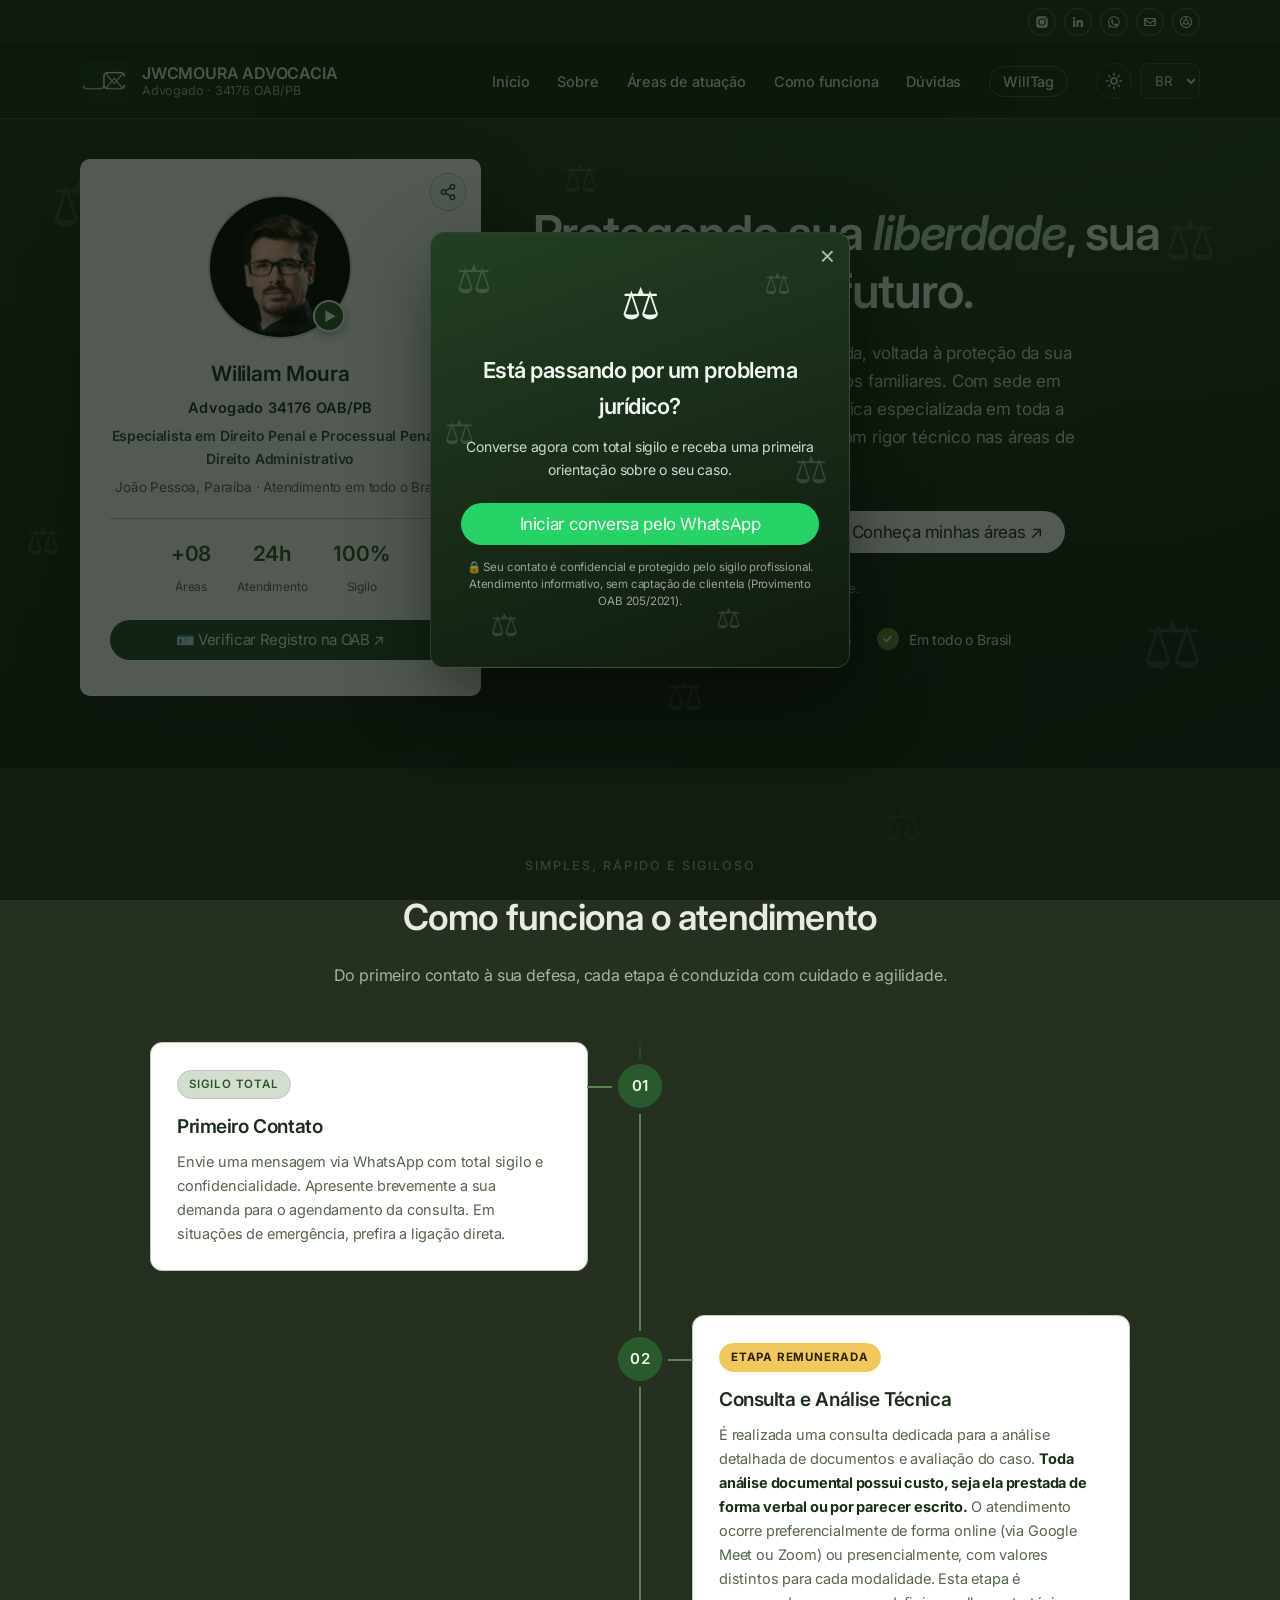
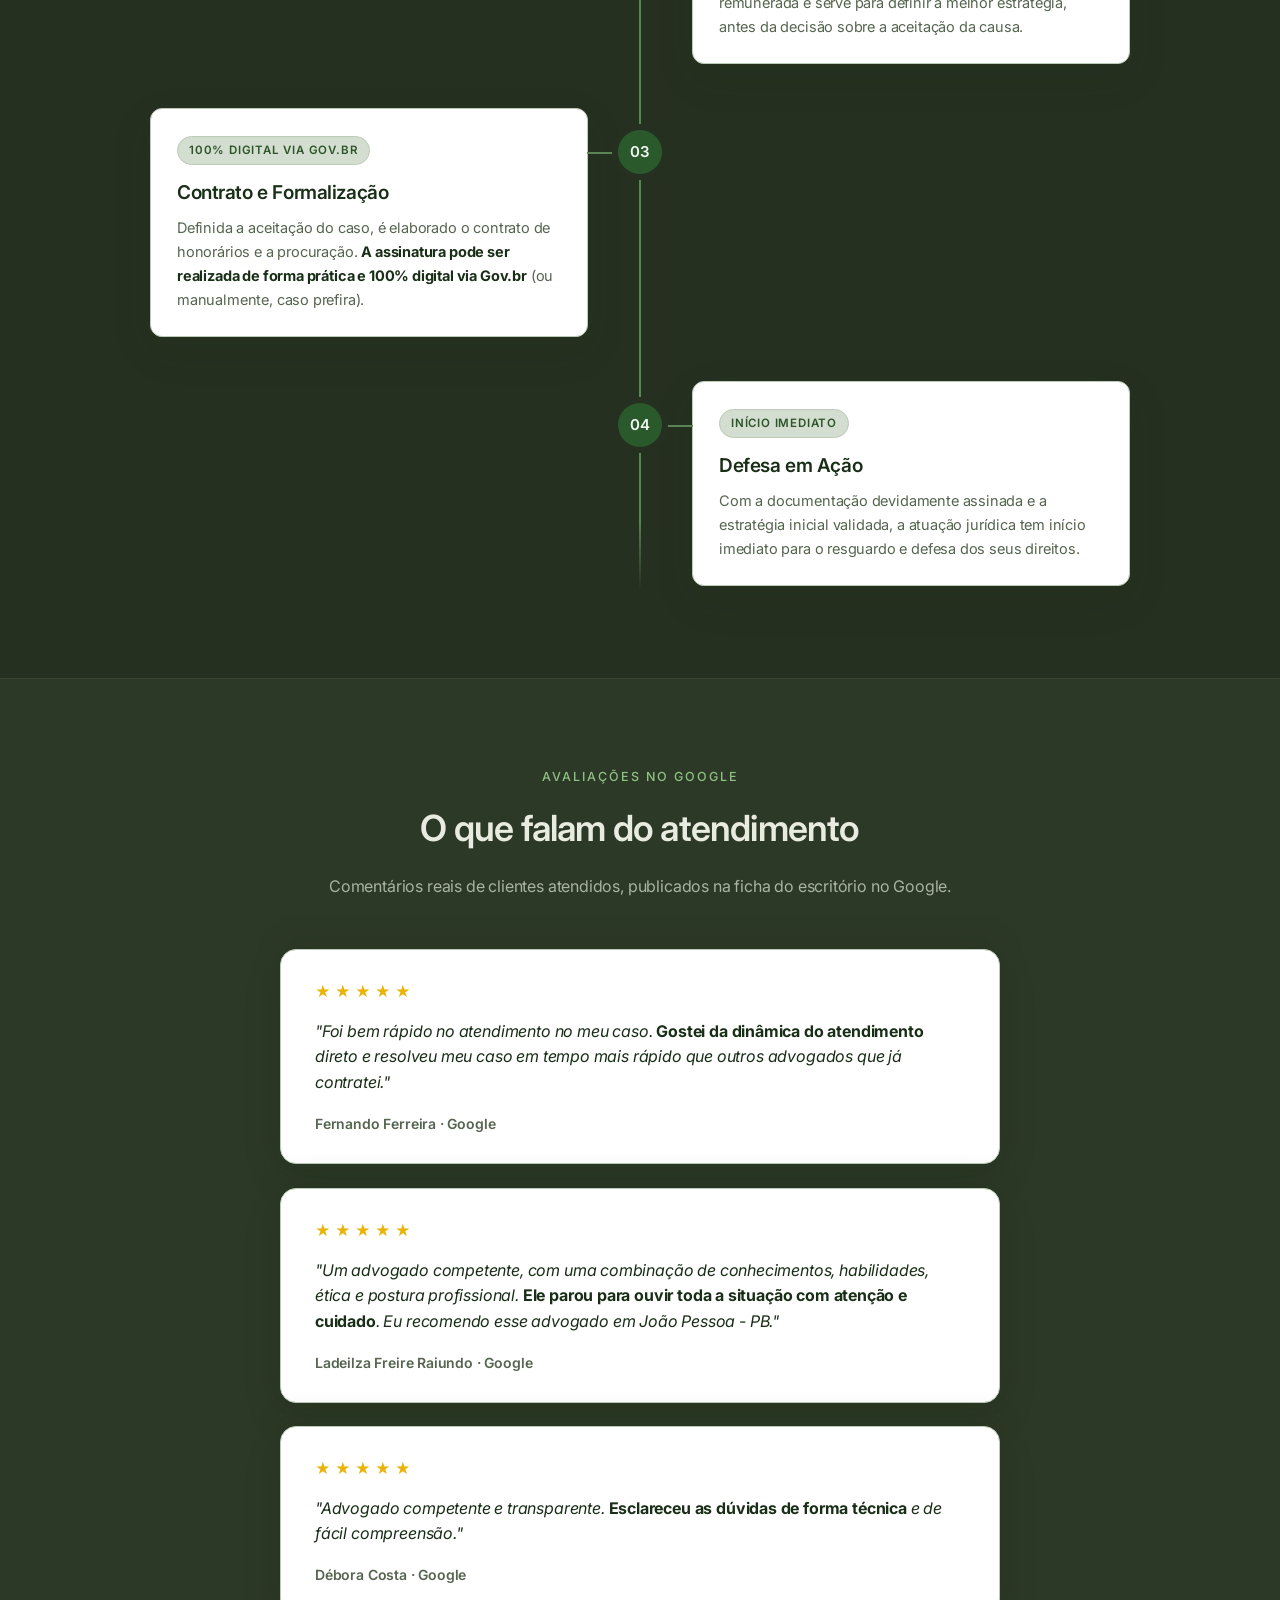
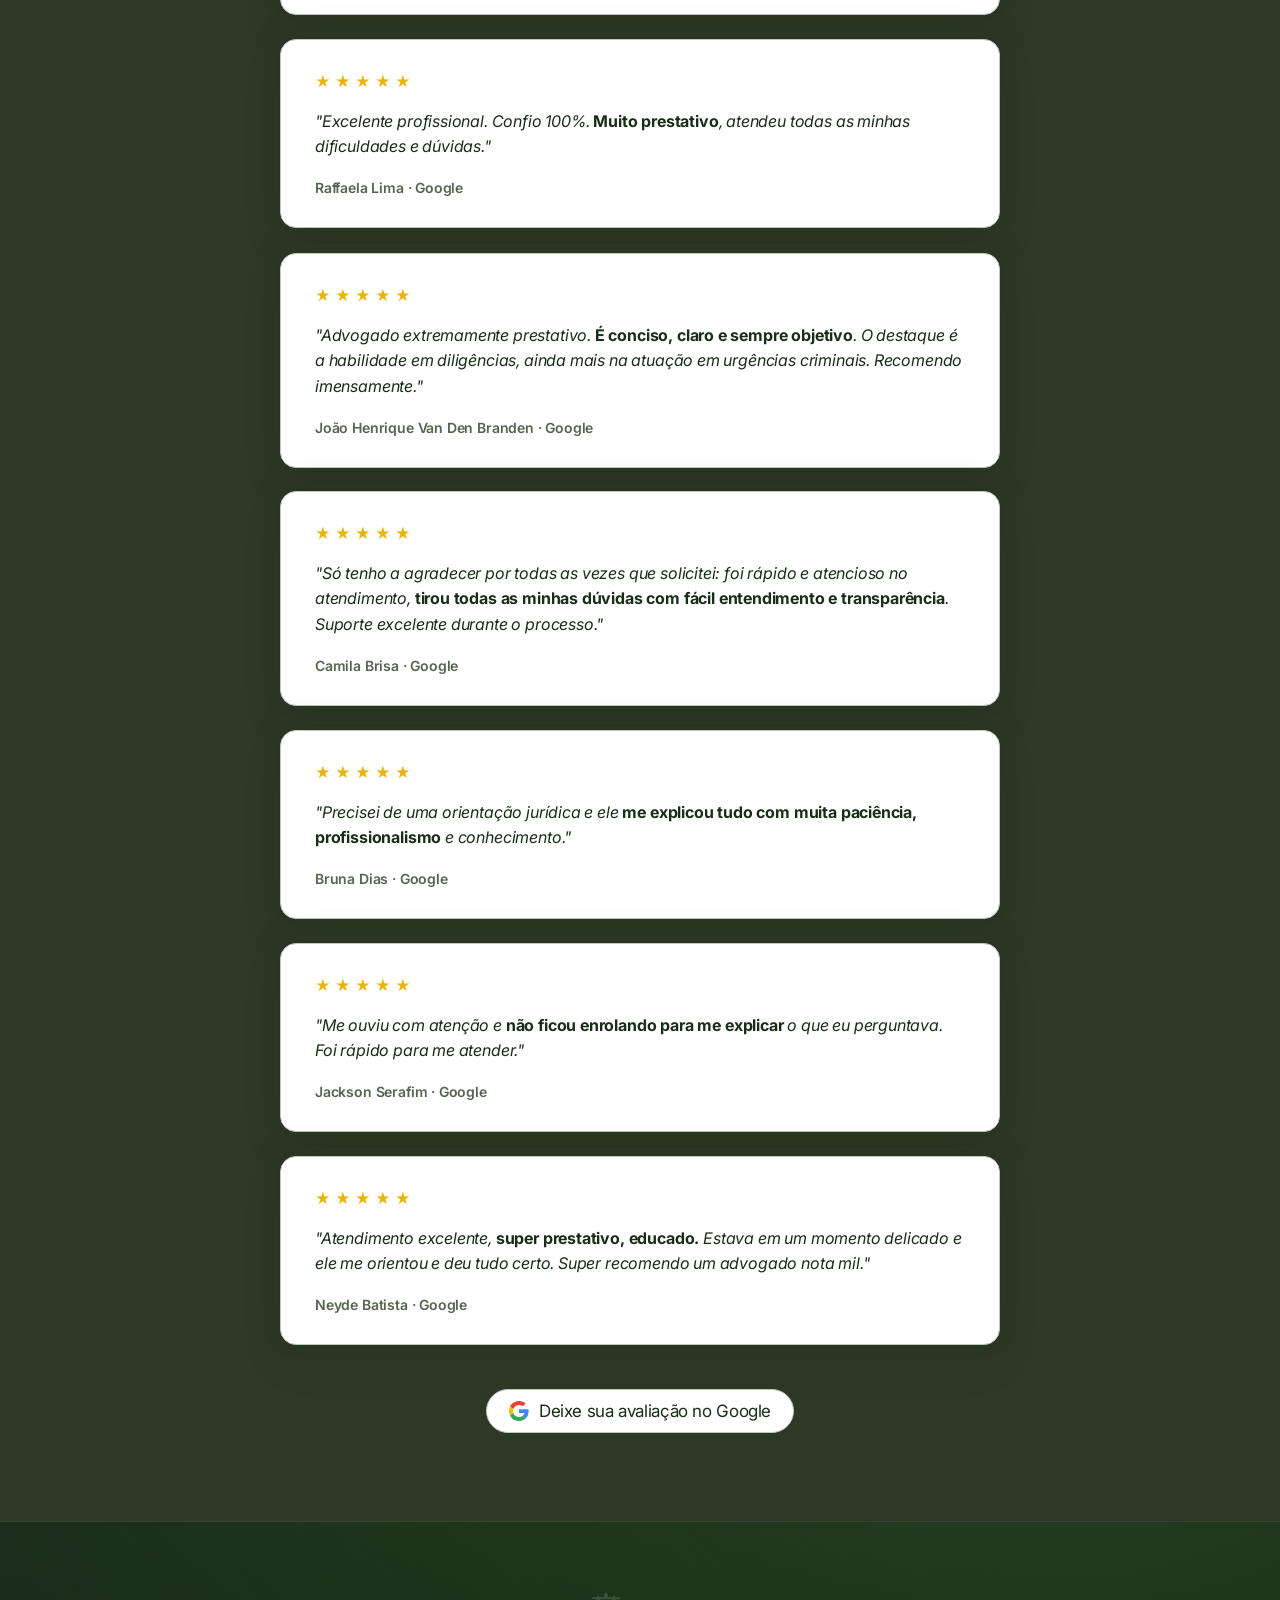
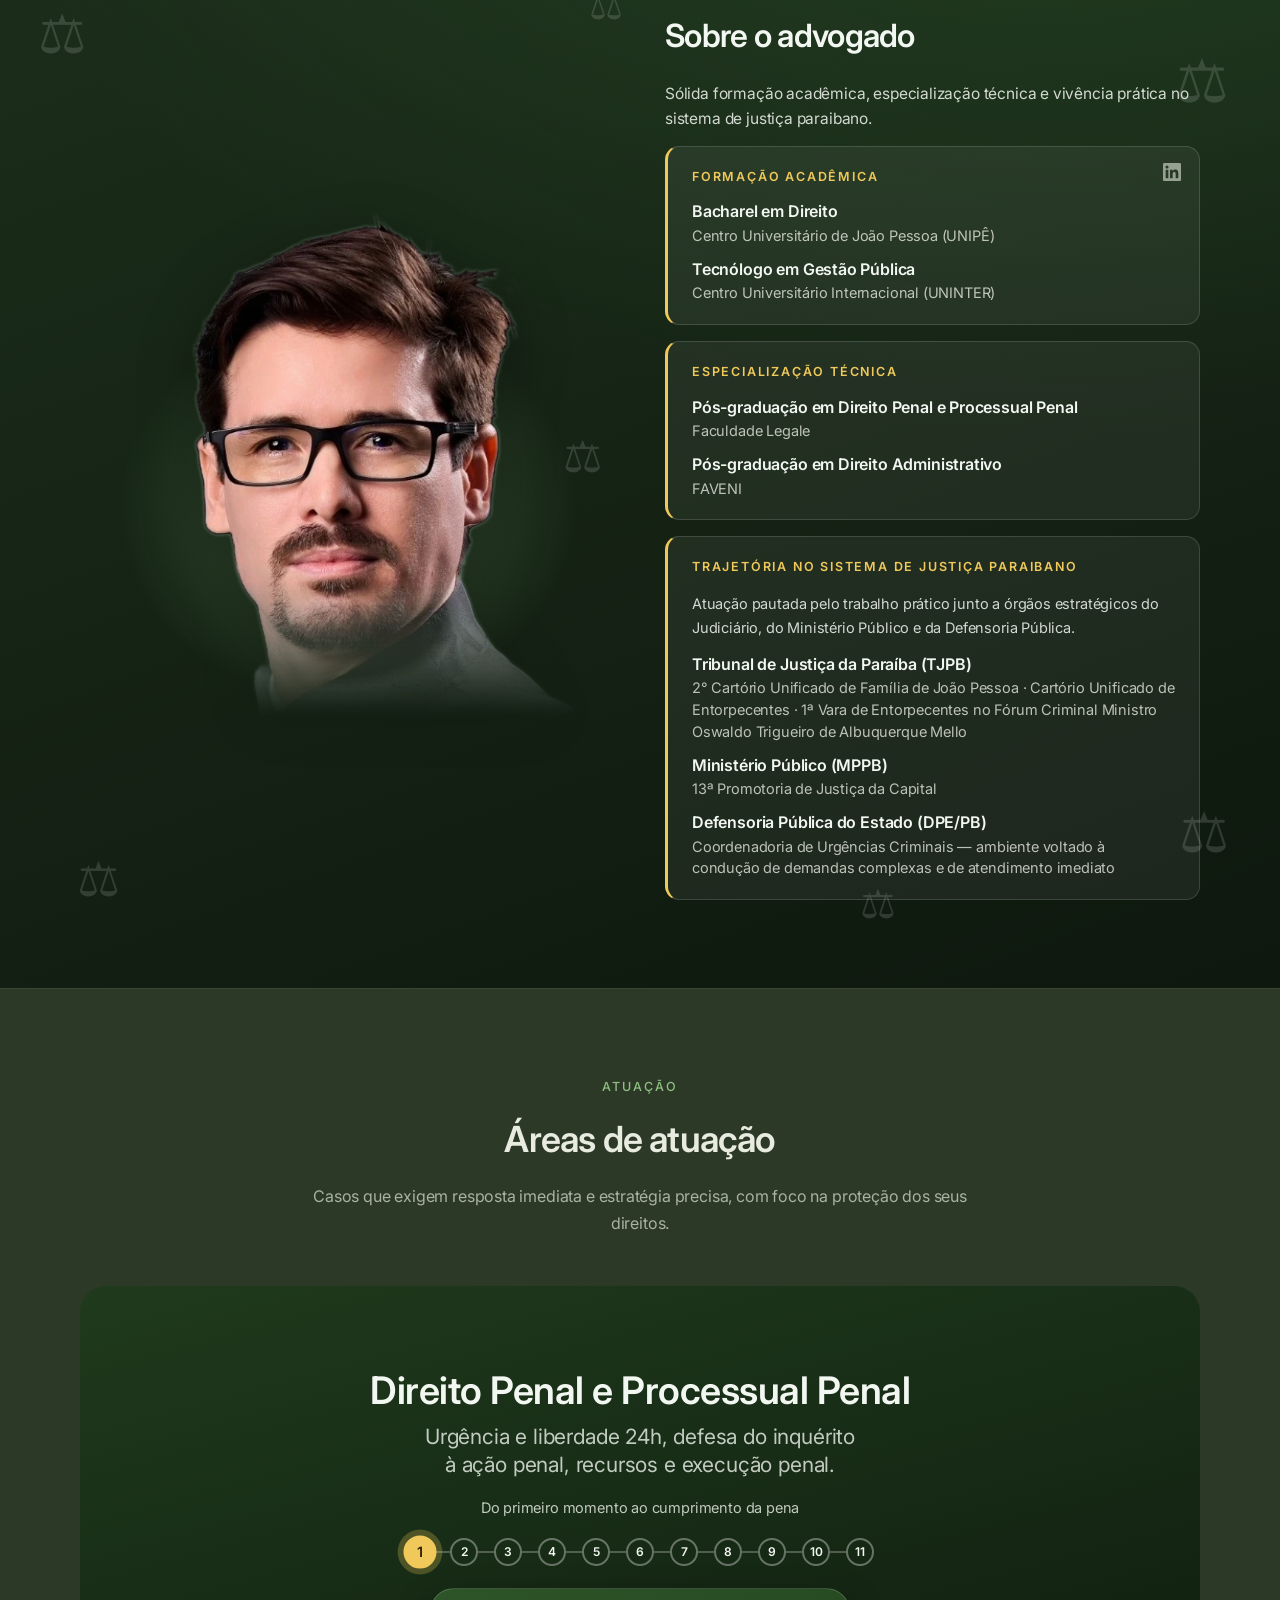
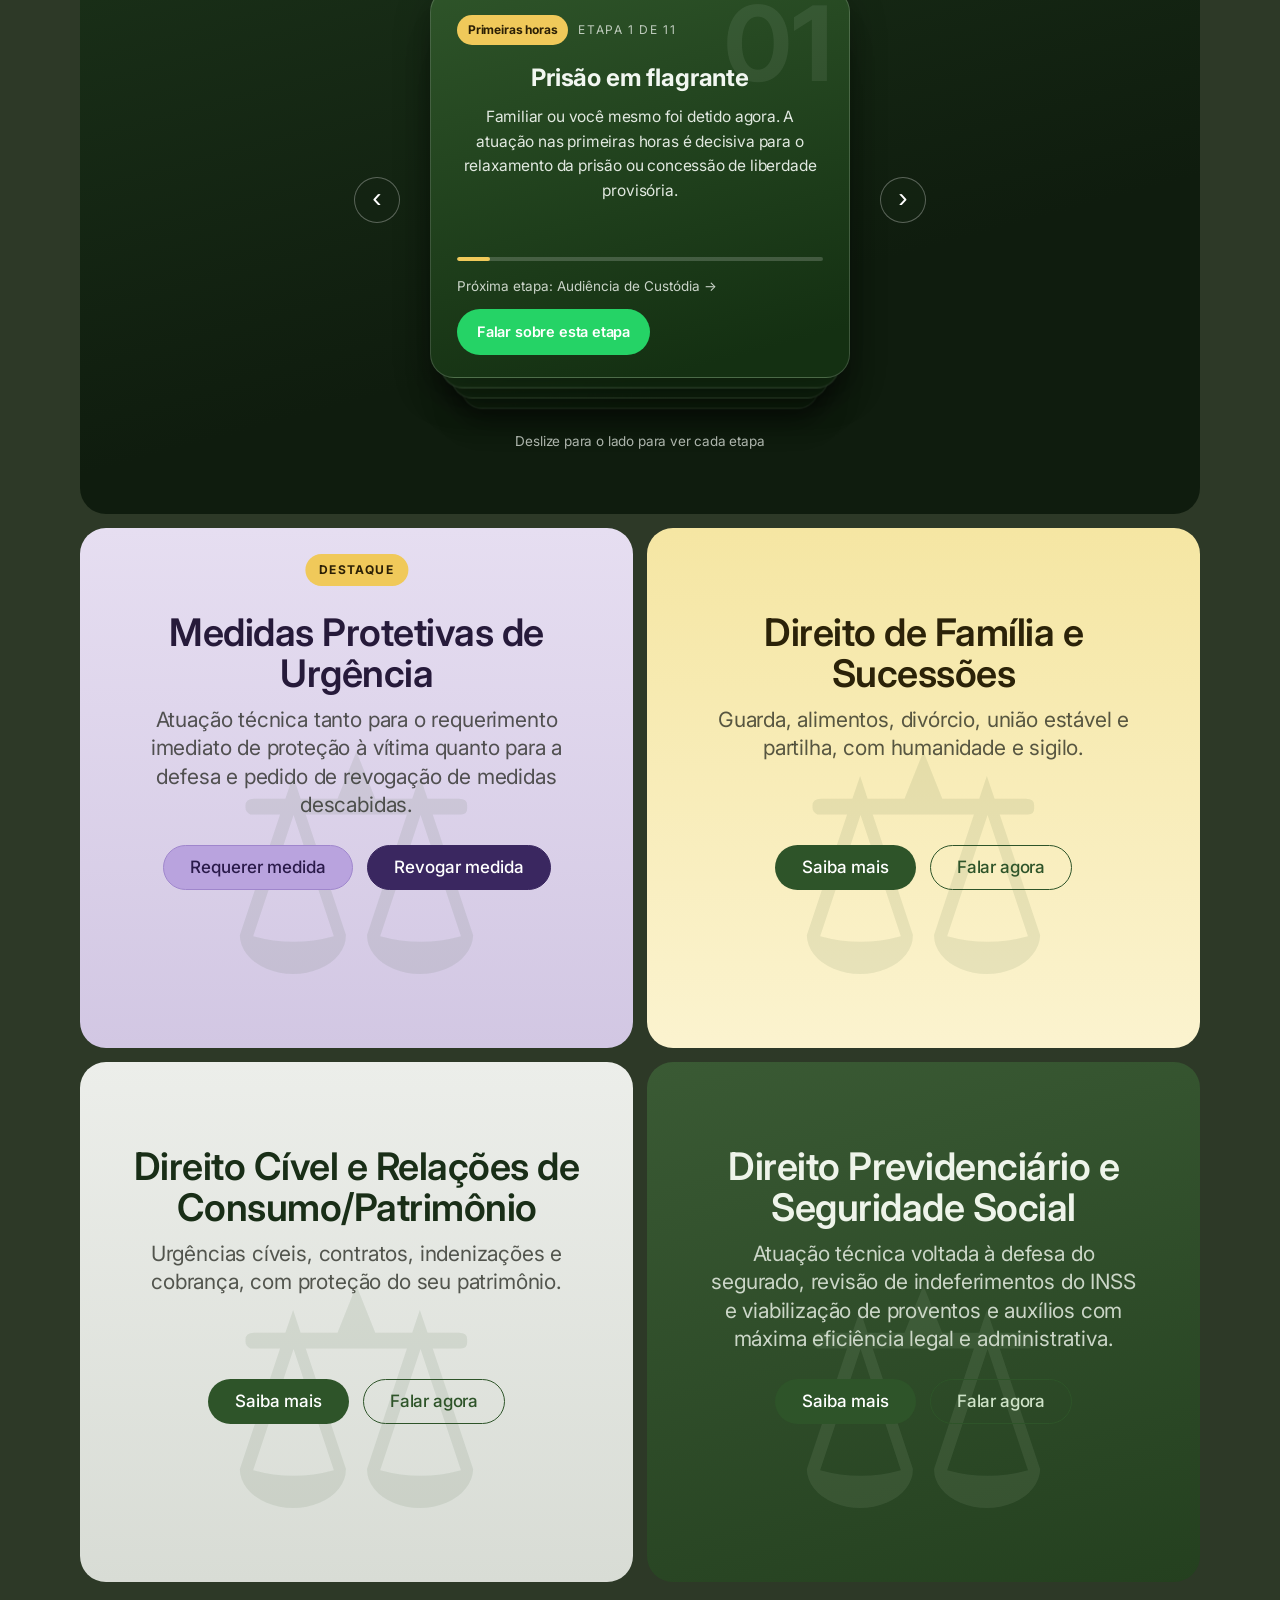
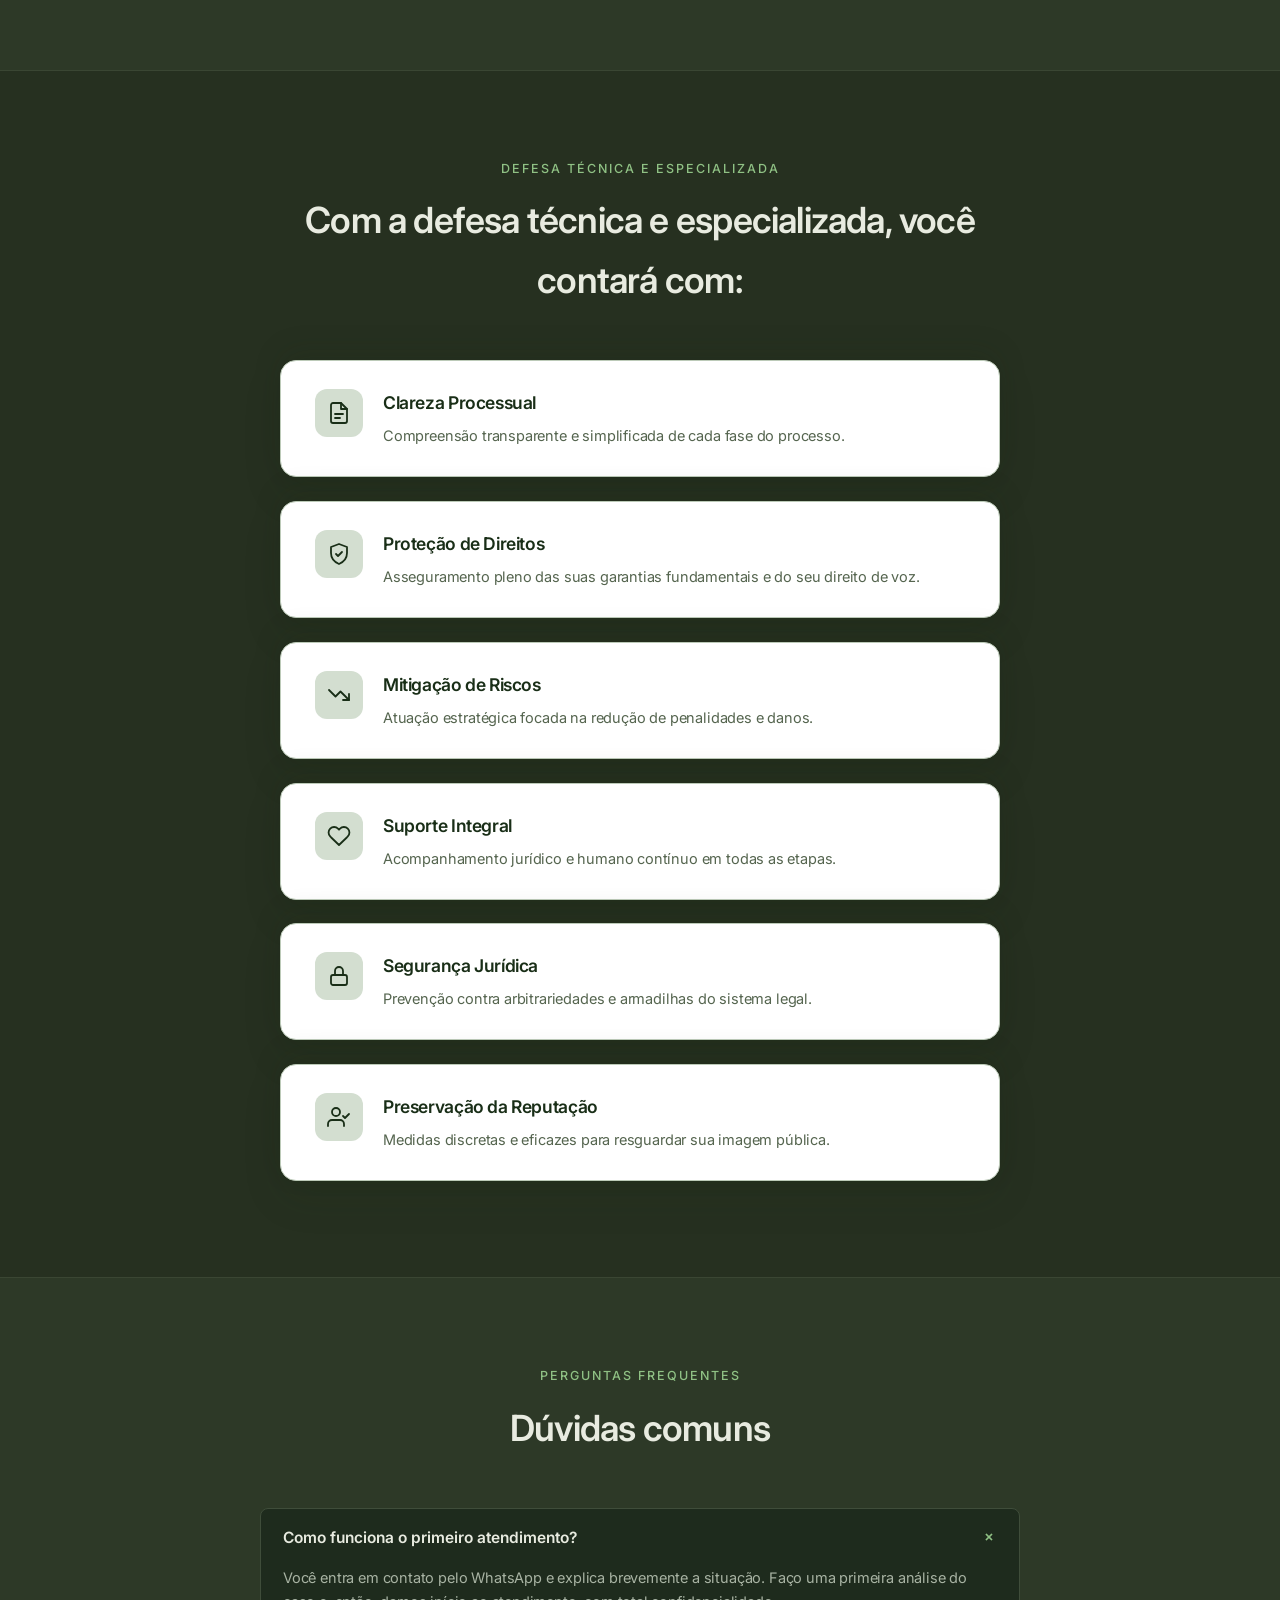
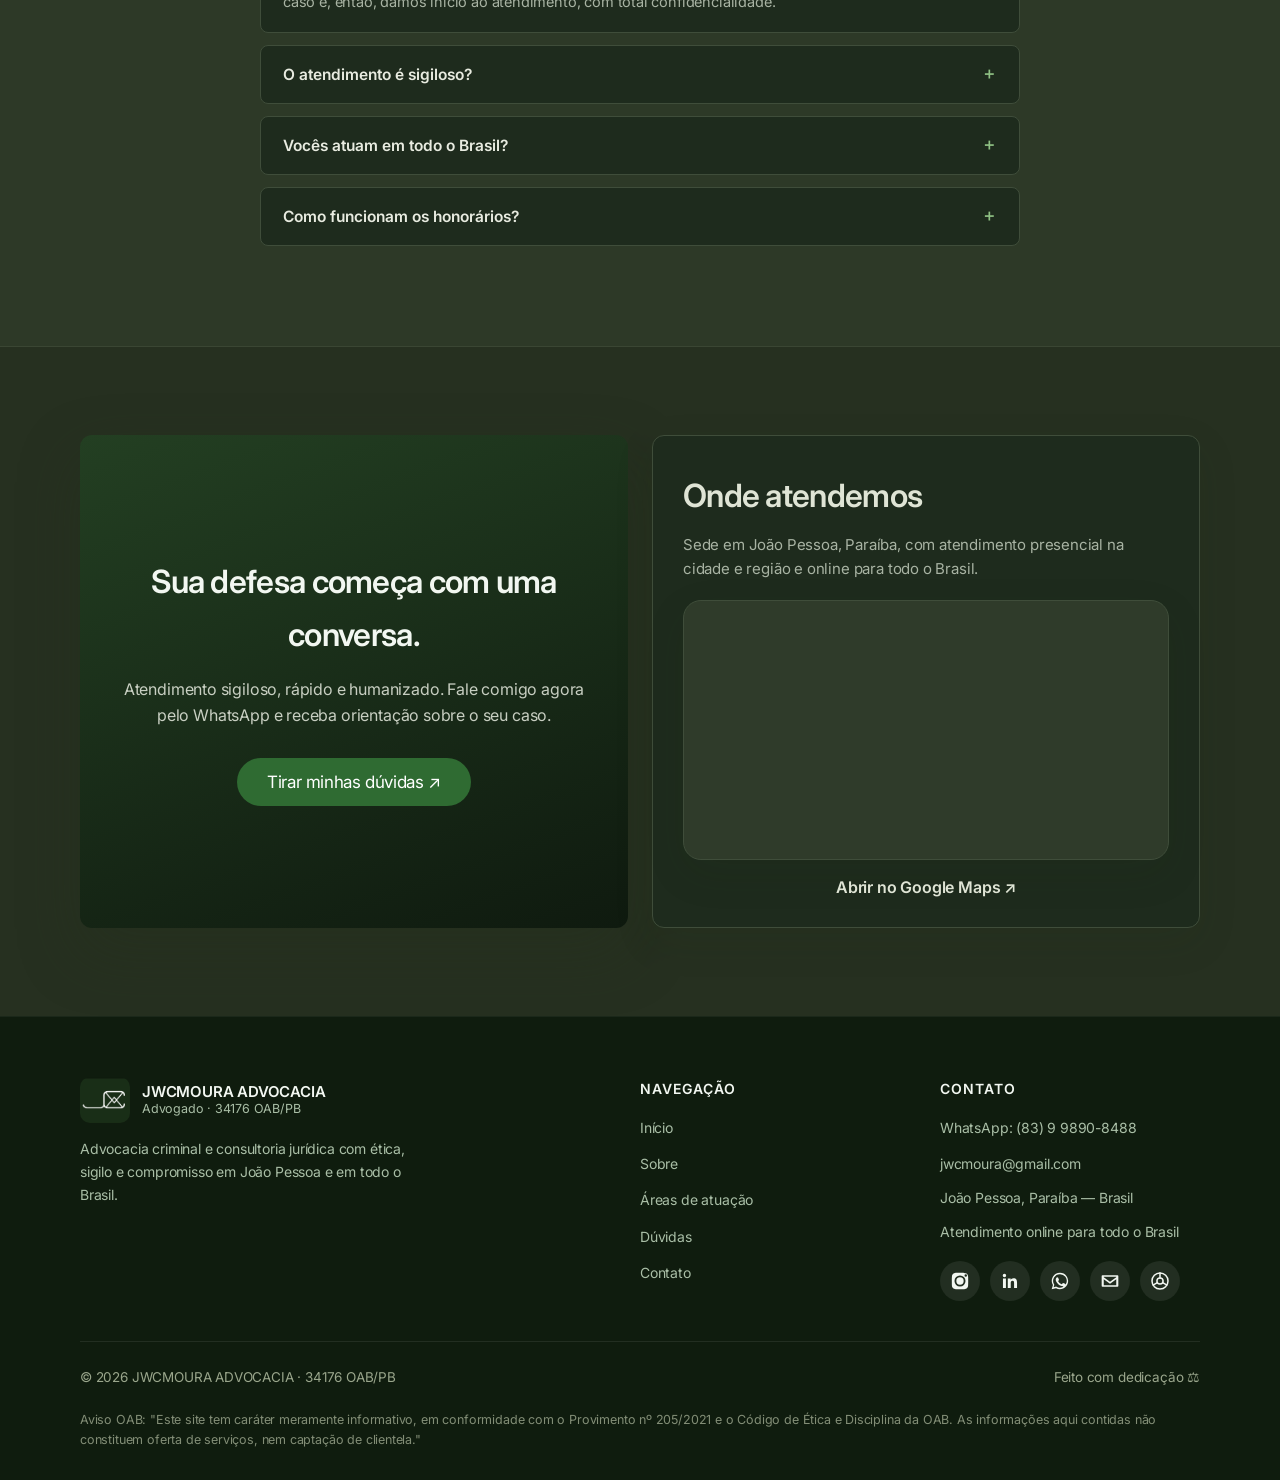
==== commit d83032d9: "Add files via upload" ====
--- a/index.html
+++ b/index.html
@@ -1,6453 +1,456 @@
 <!DOCTYPE html>
 <html lang="pt-BR">
 <head>
-    <meta charset="UTF-8"/>
-    <meta name="referrer" content="strict-origin-when-cross-origin"/>
-    <meta name="viewport" content="width=device-width, initial-scale=1.0"/>
-    <link rel="icon" type="image/png" href="[data-uri]"/>
-    <link rel="preconnect" href="https://fonts.googleapis.com"/>
-    <link rel="preconnect" href="https://fonts.gstatic.com" crossorigin/>
-    <link href="https://fonts.googleapis.com/css2?family=Inter:wght@400;500;600;700&display=swap" rel="stylesheet"/>
-    <title>JWCMOURA ADVOCACIA | Advogado OAB/PB</title>
-    <style>
-    * {
-        margin: 0;
-        padding: 0;
-        box-sizing: border-box;
-    }
-
-    :root {
-        /* Moss green + white, sober palette */
-        --moss-950: #0f1c0e;
-        --moss-900: #192e17;
-        /* text */
-        --moss-800: #192e17;
-        /* hero / footer bg */
-        --moss-700: #234020;
-        --moss: #2e5429;
-        /* primary */
-        --moss-light: #5a8454;
-        --moss-soft: #d3ded0;
-        /* light tint */
-        --cream: #dde5da;
-        /* page bg */
-        --white: #ffffff;
-        --border: #bccab8;
-        --muted: #55654f;
-        --radius: 14px;
-        --logo: url("[data-uri]");
-        --shadow: 0 14px 40px rgba(25, 46, 23, 0.10);
-    }
-
-    html {
-        scroll-behavior: smooth;
-    }
-
-    body {
-        font-family: -apple-system, BlinkMacSystemFont, "SF Pro Text", "SF Pro Display", "Inter", "Helvetica Neue", Helvetica, Arial, sans-serif;
-        background: var(--cream);
-        color: var(--moss-900);
-        line-height: 1.65;
-        overflow-x: hidden;
-    }
-
-    h1, h2, h3, .brand-name, .hero-card h2, .tl-role {
-        font-family: -apple-system, BlinkMacSystemFont, "SF Pro Text", "SF Pro Display", "Inter", "Helvetica Neue", Helvetica, Arial, sans-serif;
-        font-weight: 600;
-        letter-spacing: -0.2px;
-    }
-
-    a {
-        color: inherit;
-    }
-
-    .container {
-        width: min(1120px, 92%);
-        margin: 0 auto;
-    }/* ===== Floating background scales ===== */
-
-    .bg-shapes {
-        position: fixed;
-        inset: 0;
-        overflow: hidden;
-        z-index: 0;
-        pointer-events: none;
-    }
-
-    .scale {
-        position: absolute;
-        display: flex;
-        align-items: center;
-        justify-content: center;
-        color: var(--moss-800);
-        font-family: -apple-system, BlinkMacSystemFont, "SF Pro Text", "SF Pro Display", "Inter", "Helvetica Neue", Helvetica, Arial, sans-serif;
-        line-height: 1;
-        opacity: 0.09;
-        will-change: transform;
-        transform-origin: 50% 50%;
-    }
-
-    @keyframes float-a {
-        0% {
-            transform: translate(0, 0) rotate(0deg);
-        }
-
-        50% {
-            transform: translate(30px, -50px) rotate(14deg);
-        }
-
-        100% {
-            transform: translate(-15px, 30px) rotate(-9deg);
-        }
-    }
-
-    @keyframes float-b {
-        0% {
-            transform: translate(0, 0) rotate(0deg);
-        }
-
-        50% {
-            transform: translate(-40px, 25px) rotate(-16deg);
-        }
-
-        100% {
-            transform: translate(25px, -40px) rotate(10deg);
-        }
-    }
-
-    @keyframes float-c {
-        0% {
-            transform: translate(0, 0) scale(1) rotate(0deg);
-        }
-
-        50% {
-            transform: translate(25px, 40px) scale(1.15) rotate(8deg);
-        }
-
-        100% {
-            transform: translate(-30px, -25px) scale(0.92) rotate(-6deg);
-        }
-    }
-
-    @keyframes float-d {
-        0% {
-            transform: translate(0, 0) rotate(0deg);
-        }
-
-        50% {
-            transform: translate(-30px, -35px) rotate(-20deg);
-        }
-
-        100% {
-            transform: translate(30px, 28px) rotate(12deg);
-        }
-    }
-
-    .scale {
-        animation-timing-function: ease-in-out;
-        animation-iteration-count: infinite;
-    }/* ===== Navbar ===== */
-
-    nav.topbar {
-        position: sticky;
-        top: 0;
-        z-index: 40;
-        background: rgba(255, 255, 255, 0.92);
-        backdrop-filter: blur(10px);
-        border-bottom: 1px solid var(--border);
-    }
-
-    .topbar-inner {
-        width: min(1120px, 92%);
-        margin: 0 auto;
-        display: flex;
-        align-items: center;
-        justify-content: space-between;
-        gap: 16px;
-        padding: 14px 0;
-    }
-
-    .brand {
-        display: flex;
-        align-items: center;
-        gap: 12px;
-        text-decoration: none;
-    }
-
-    .brand-mark {
-        width: 50px;
-        height: 46px;
-        flex-shrink: 0;
-        border-radius: 10px;
-        background: var(--logo) center / contain no-repeat;
-        font-size: 0;
-    }
-
-    .brand-name {
-        font-weight: 600;
-        font-size: 16px;
-        line-height: 1.2;
-        color: var(--moss-900);
-    }
-
-    .brand-name small {
-        display: block;
-        font-weight: 400;
-        color: var(--muted);
-        font-size: 12.5px;
-    }
-
-    .nav-links {
-        display: flex;
-        align-items: center;
-        gap: 28px;
-        list-style: none;
-    }
-
-    .nav-links a {
-        text-decoration: none;
-        font-size: 14.5px;
-        color: var(--moss-900);
-        font-weight: 500;
-        transition: color 0.15s;
-    }
-
-    .nav-links a:hover {
-        color: var(--moss);
-    }
-
-    .btn {
-        display: inline-flex;
-        align-items: center;
-        gap: 8px;
-        background: var(--moss);
-        color: #fff;
-        font-weight: 600;
-        font-size: 15px;
-        padding: 12px 24px;
-        border-radius: 6px;
-        text-decoration: none;
-        box-shadow: 0 8px 20px rgba(46, 84, 41, 0.25);
-        transition: transform 0.15s ease, background 0.15s ease, box-shadow 0.15s ease;
-        border: none;
-        cursor: pointer;
-    }
-
-    .btn:hover {
-        transform: translateY(-2px);
-        background: var(--moss-700);
-        box-shadow: 0 12px 26px rgba(46, 84, 41, 0.32);
-    }
-
-    .btn-light {
-        background: #f2f7f1;
-        color: var(--moss-800);
-        box-shadow: 0 8px 20px rgba(0, 0, 0, 0.18);
-    }
-
-    .btn-light:hover {
-        background: #ffffff;
-    }
-
-    .btn-outline {
-        background: transparent;
-        color: var(--moss);
-        box-shadow: none;
-        border: 1.5px solid var(--moss);
-    }
-
-    .btn-outline:hover {
-        background: var(--moss-soft);
-        box-shadow: none;
-    }
-
-    .btn-wa {
-        background: #25d366;
-        box-shadow: 0 8px 20px rgba(37, 211, 102, 0.3);
-        animation: btn-wa-bounce 2.4s ease-in-out infinite;
-    }
-
-    .btn-wa:hover {
-        background: #1eb858;
-        animation-play-state: paused;
-        transform: translateY(-2px);
-    }
-
-    @keyframes btn-wa-bounce {
-        0%, 100% {
-            transform: translateY(0);
-        }
-
-        25% {
-            transform: translateY(-6px);
-        }
-
-        55% {
-            transform: translateY(0);
-        }
-
-        75% {
-            transform: translateY(-3px);
-        }
-
-        90% {
-            transform: translateY(0);
-        }
-    }
-
-    .hamburger {
-        display: none;
-        background: none;
-        border: none;
-        color: var(--moss-900);
-        font-size: 28px;
-        cursor: pointer;
-    }/* ===== Hero ===== */
-
-    .hero {
-        position: relative;
-        z-index: 1;
-        padding: 96px 0 88px;
-        background:
-        radial-gradient(1100px 620px at 85% -10%, rgba(60, 110, 54, 0.35), transparent), linear-gradient(160deg, var(--moss-800), var(--moss-950));
-        color: #f2f7f1;
-    }
-
-    .hero-shapes {
-        position: absolute;
-        inset: 0;
-        overflow: hidden;
-        z-index: 0;
-        pointer-events: none;
-    }
-
-    .hero-shapes .scale {
-        color: #ffffff;
-        opacity: 0.14;
-    }
-
-    .hero .container {
-        position: relative;
-        z-index: 1;
-        display: grid;
-        grid-template-columns: 1.25fr 0.75fr;
-        gap: 52px;
-        align-items: center;
-    }
-
-    .hero-eyebrow {
-        display: inline-flex;
-        align-items: center;
-        gap: 8px;
-        border: 1px solid rgba(244, 247, 236, 0.35);
-        color: #ecf4ea;
-        font-weight: 500;
-        font-size: 13px;
-        letter-spacing: 1px;
-        text-transform: uppercase;
-        padding: 7px 15px;
-        border-radius: 3px;
-        margin-bottom: 24px;
-    }
-
-    .hero h1 {
-        font-size: clamp(30px, 4.5vw, 48px);
-        line-height: 1.2;
-        margin-bottom: 20px;
-        color: #f2f7f1;
-    }
-
-    .hero h1 em {
-        font-style: italic;
-        color: #b9d6b1;
-    }
-
-    .hero p.lead {
-        font-size: 17px;
-        color: rgba(244, 247, 236, 0.85);
-        max-width: 560px;
-        margin-bottom: 32px;
-    }
-
-    .hero-ctas {
-        display: flex;
-        flex-wrap: wrap;
-        gap: 14px;
-    }
-
-    .hero-note {
-        margin-top: 24px;
-        font-size: 13.5px;
-        color: rgba(244, 247, 236, 0.7);
-    }
-
-    .hero-card {
-        background: var(--white);
-        color: var(--moss-900);
-        border-radius: 10px;
-        padding: 36px 30px;
-        text-align: center;
-        box-shadow: 0 24px 60px rgba(0, 0, 0, 0.3);
-    }
-
-    .hero-card .avatar {
-        width: 144px;
-        height: 144px;
-        border-radius: 50%;
-        margin: 0 auto 18px;
-        background: #000 url("[data-uri]") center / cover no-repeat;
-        display: flex;
-        align-items: center;
-        justify-content: center;
-        font-size: 0;
-        font-weight: 600;
-        color: #f2f7f1;
-        font-family: -apple-system, BlinkMacSystemFont, "SF Pro Text", "SF Pro Display", "Inter", "Helvetica Neue", Helvetica, Arial, sans-serif;
-        border: 2px solid var(--moss-soft);
-        cursor: pointer;
-        position: relative;
-        transition: transform 0.15s ease;
-    }
-
-    .hero-card .avatar:hover {
-        transform: scale(1.04);
-    }
-
-    .hero-card .avatar .play-badge {
-        position: absolute;
-        bottom: 0;
-        right: 0;
-        width: 32px;
-        height: 32px;
-        border-radius: 50%;
-        background: var(--moss-800);
-        color: #fff;
-        display: flex;
-        align-items: center;
-        justify-content: center;
-        font-size: 13px;
-        padding-left: 2px;
-        box-shadow: 0 4px 12px rgba(0, 0, 0, 0.3);
-        border: 2px solid #fff;
-        animation: play-pulse 2.2s ease-in-out infinite;
-    }
-
-    @keyframes play-pulse {
-        0% {
-            transform: scale(1);
-            box-shadow: 0 4px 12px rgba(0, 0, 0, 0.3), 0 0 0 0 rgba(25, 46, 23, 0.55);
-        }
-
-        60% {
-            transform: scale(1.08);
-            box-shadow: 0 4px 12px rgba(0, 0, 0, 0.3), 0 0 0 10px rgba(25, 46, 23, 0);
-        }
-
-        100% {
-            transform: scale(1);
-            box-shadow: 0 4px 12px rgba(0, 0, 0, 0.3), 0 0 0 0 rgba(25, 46, 23, 0);
-        }
-    }
-
-    @media (prefers-reduced-motion: reduce) {
-        .hero-card .avatar .play-badge {
-            animation: none;
-        }
-    }
-
-    .hero-video {
-        width: 200px;
-        height: 200px;
-        margin: 0 auto 18px;
-        border-radius: 12px;
-        overflow: hidden;
-        position: relative;
-        background: #000;
-        border: 2px solid var(--moss-soft);
-        box-shadow: 0 10px 30px rgba(0, 0, 0, 0.25);
-    }
-
-    .hero-video iframe {
-        position: absolute;
-        left: 0;
-        top: 50%;
-        width: 100%;
-        height: 177.78%;
-        transform: translateY(-50%);
-        border: 0;
-    }
-
-    .hero-video-close {
-        position: absolute;
-        top: 6px;
-        right: 6px;
-        z-index: 2;
-        cursor: pointer;
-        background: #fff;
-        border: none;
-        border-radius: 50%;
-        width: 28px;
-        height: 28px;
-        font-size: 16px;
-        line-height: 1;
-        box-shadow: 0 2px 8px rgba(0, 0, 0, 0.35);
-    }
-
-    .hero-card h2 {
-        font-size: 21px;
-        font-weight: 600;
-    }
-
-    .hero-card .oab-line {
-        color: var(--moss-900);
-        font-weight: 600;
-        font-size: 14.5px;
-        letter-spacing: 0.3px;
-        margin: 4px 0 2px;
-    }
-
-    .hero-card .role {
-        color: var(--moss);
-        font-weight: 600;
-        font-size: 14px;
-        margin: 4px 0 6px;
-    }
-
-    .hero-card .loc {
-        color: var(--muted);
-        font-size: 13.5px;
-        margin-bottom: 20px;
-    }
-
-    .hero-card .stats {
-        display: flex;
-        justify-content: center;
-        gap: 26px;
-        border-top: 1px solid var(--border);
-        padding-top: 18px;
-    }
-
-    .hero-card .card-oab {
-        margin-top: 22px;
-        width: 100%;
-        justify-content: center;
-        padding: 13px 18px;
-        font-size: 14.5px;
-    }
-
-    .hero-card .stat b {
-        display: block;
-        font-size: 21px;
-        color: var(--moss);
-        font-family: -apple-system, BlinkMacSystemFont, "SF Pro Text", "SF Pro Display", "Inter", "Helvetica Neue", Helvetica, Arial, sans-serif;
-        font-weight: 600;
-    }
-
-    .hero-card .stat span {
-        font-size: 12px;
-        color: var(--muted);
-    }/* ===== Sections ===== */
-
-    .section {
-        position: relative;
-        z-index: 1;
-        padding: 88px 0;
-    }
-
-    .section.alt {
-        background: rgba(190, 206, 185, 0.55);
-        border-top: 1px solid var(--border);
-        border-bottom: 1px solid var(--border);
-    }
-
-    .sec-head {
-        text-align: center;
-        max-width: 700px;
-        margin: 0 auto 50px;
-    }
-
-    .sec-head .kicker {
-        color: var(--moss);
-        font-weight: 500;
-        text-transform: uppercase;
-        letter-spacing: 2px;
-        font-size: 12.5px;
-        margin-bottom: 12px;
-    }
-
-    .sec-head h2 {
-        font-size: clamp(26px, 3.3vw, 36px);
-        color: var(--moss-900);
-        margin-bottom: 14px;
-    }
-
-    .sec-head p {
-        color: var(--muted);
-        font-size: 16px;
-    }/* About */
-
-    .about-grid {
-        display: grid;
-        grid-template-columns: 1fr 1fr;
-        gap: 50px;
-        align-items: center;
-    }
-
-    .about-photo {
-        aspect-ratio: 4/4;
-        border-radius: 10px;
-        background: linear-gradient(160deg, var(--moss-soft), var(--white));
-        border: 1px solid var(--border);
-        display: flex;
-        flex-direction: column;
-        align-items: center;
-        justify-content: center;
-        gap: 16px;
-        box-shadow: var(--shadow);
-        overflow: hidden;
-        background: #000;
-        padding: 0;
-    }
-
-    .about-photo img {
-        width: 100%;
-        height: 100%;
-        object-fit: cover;
-        object-position: center top;
-        display: block;
-    }
-
-    .about-photo .avatar {
-        width: 104px;
-        height: 104px;
-        border-radius: 50%;
-        background: var(--moss-800) var(--logo) center / 74% no-repeat;
-        display: flex;
-        align-items: center;
-        justify-content: center;
-        font-size: 0;
-        font-weight: 600;
-        color: #f2f7f1;
-        font-family: -apple-system, BlinkMacSystemFont, "SF Pro Text", "SF Pro Display", "Inter", "Helvetica Neue", Helvetica, Arial, sans-serif;
-    }
-
-    .about-photo p {
-        color: var(--muted);
-        font-size: 14px;
-    }
-
-    .about-text h2 {
-        font-size: clamp(26px, 3vw, 32px);
-        color: var(--moss-900);
-        margin-bottom: 18px;
-    }
-
-    .about-text p {
-        color: var(--muted);
-        margin-bottom: 14px;
-        font-size: 15.5px;
-    }
-
-    .about-text strong {
-        color: var(--moss-800);
-    }
-
-    .about-list {
-        list-style: none;
-        margin-top: 18px;
-    }
-
-    .about-list li {
-        display: flex;
-        gap: 12px;
-        align-items: flex-start;
-        margin-bottom: 13px;
-        color: var(--moss-900);
-        font-size: 15px;
-    }
-
-    .about-list li::before {
-        content: "—";
-        color: var(--moss);
-        flex-shrink: 0;
-        font-weight: 600;
-    }
-
-    .about-dark {
-        overflow: hidden;
-        color: #f2f7f1;
-        background:
-        radial-gradient(1100px 620px at 85% -10%, rgba(60, 110, 54, 0.35), transparent), linear-gradient(160deg, var(--moss-800), var(--moss-950));
-    }
-
-    .about-dark .container {
-        position: relative;
-        z-index: 1;
-    }
-
-    .about-dark .about-photo {
-        background: transparent;
-        border: none;
-        box-shadow: none;
-        border-radius: 0;
-        overflow: visible;
-    }
-
-    .about-dark .about-text h2 {
-        color: #f2f7f1;
-    }
-
-    .about-dark .about-text p {
-        color: rgba(242, 247, 241, 0.85);
-    }
-
-    .about-dark .about-text strong {
-        color: #b9d6b1;
-    }
-
-    .about-dark .about-list li {
-        color: #f2f7f1;
-    }
-
-    .about-dark .about-list li::before {
-        color: #b9d6b1;
-    }/* Areas *//* Áreas — estilo vitrine em grade */
-
-    .area-cats {
-        display: grid;
-        grid-template-columns: repeat(2, 1fr);
-        gap: 14px;
-        background: var(--moss-950);
-        border-radius: 26px;
-        overflow: hidden;
-        font-family: -apple-system, BlinkMacSystemFont, "SF Pro Text", "SF Pro Display", "Inter", "Helvetica Neue", Helvetica, Arial, sans-serif;
-    }
-
-    .area-tile {
-        position: relative;
-        overflow: hidden;
-        min-height: 520px;
-        padding: 64px 28px 0;
-        display: flex;
-        flex-direction: column;
-        align-items: center;
-        text-align: center;
-    }
-
-    .area-tile h3 {
-        font-family: -apple-system, BlinkMacSystemFont, "SF Pro Text", "SF Pro Display", "Inter", "Helvetica Neue", Helvetica, Arial, sans-serif;
-        font-weight: 600;
-        letter-spacing: -0.5px;
-        font-size: clamp(30px, 3.6vw, 46px);
-        line-height: 1.08;
-        margin-bottom: 12px;
-    }
-
-    .area-sub {
-        font-size: clamp(16px, 1.7vw, 21px);
-        line-height: 1.35;
-        max-width: 420px;
-        margin-bottom: 26px;
-    }
-
-    .area-actions {
-        display: flex;
-        gap: 14px;
-        flex-wrap: wrap;
-        justify-content: center;
-        position: relative;
-        z-index: 2;
-    }
-
-    .pill {
-        display: inline-flex;
-        align-items: center;
-        justify-content: center;
-        cursor: pointer;
-        text-decoration: none;
-        font-size: 17px;
-        font-weight: 500;
-        line-height: 1;
-        font-family: -apple-system, BlinkMacSystemFont, "SF Pro Text", "SF Pro Display", "Inter", "Helvetica Neue", Helvetica, Arial, sans-serif;
-        padding: 13px 26px;
-        border-radius: 999px;
-        border: 1.5px solid transparent;
-        transition: transform .15s ease, background .15s ease, color .15s ease, border-color .15s ease;
-    }
-
-    .pill:hover {
-        transform: scale(1.04);
-    }
-
-    .area-glyph {
-        position: absolute;
-        left: 50%;
-        bottom: -46px;
-        transform: translateX(-50%);
-        font-family: -apple-system, BlinkMacSystemFont, "SF Pro Text", "SF Pro Display", "Inter", "Helvetica Neue", Helvetica, Arial, sans-serif;
-        font-size: 300px;
-        line-height: 1;
-        pointer-events: none;
-    }
-
-    .t-dark {
-        background: linear-gradient(165deg, #1f3a1d 0%, #0f1c0e 70%);
-        color: #f2f7f1;
-    }
-
-    .t-dark .area-sub {
-        color: rgba(242, 247, 241, .78);
-    }
-
-    .t-dark .pill-main {
-        background: #f2f7f1;
-        color: #192e17;
-    }
-
-    .t-dark .pill-line {
-        border-color: rgba(242, 247, 241, .7);
-        color: #f2f7f1;
-    }
-
-    .t-dark .pill-line:hover {
-        background: rgba(242, 247, 241, .12);
-    }
-
-    .t-dark .area-glyph {
-        color: #fff;
-        opacity: .10;
-    }
-
-    .t-light {
-        background: linear-gradient(180deg, #eef3ec 0%, #dde8da 100%);
-        color: #192e17;
-    }
-
-    .t-soft {
-        background: linear-gradient(180deg, #dbe8d8 0%, #f1f6ef 100%);
-        color: #192e17;
-    }
-
-    .t-mid {
-        background: linear-gradient(180deg, #a9c9a3 0%, #d3e5cf 100%);
-        color: #12240f;
-    }
-
-    .t-light .area-sub, .t-soft .area-sub, .t-mid .area-sub {
-        color: rgba(25, 46, 23, .7);
-    }
-
-    .t-light .pill-main, .t-soft .pill-main, .t-mid .pill-main {
-        background: #2e5429;
-        color: #fff;
-    }
-
-    .t-light .pill-main:hover, .t-soft .pill-main:hover, .t-mid .pill-main:hover {
-        background: #192e17;
-    }
-
-    .t-light .pill-line, .t-soft .pill-line, .t-mid .pill-line {
-        border-color: #2e5429;
-        color: #2e5429;
-    }
-
-    .t-light .pill-line:hover, .t-soft .pill-line:hover, .t-mid .pill-line:hover {
-        background: rgba(46, 84, 41, .1);
-    }
-
-    .t-light .area-glyph, .t-soft .area-glyph, .t-mid .area-glyph {
-        color: #2e5429;
-        opacity: .09;
-    }
-
-    @media (max-width: 720px) {
-        .area-cats {
-            grid-template-columns: 1fr;
-            border-radius: 20px;
-        }
-
-        .area-tile {
-            min-height: 440px;
-            padding-top: 52px;
-        }
-
-        .area-glyph {
-            font-size: 240px;
-        }
-    }/* Modal das áreas */
-
-    .area-modal {
-        position: fixed;
-        inset: 0;
-        z-index: 90;
-        display: none;
-        align-items: center;
-        justify-content: center;
-        padding: 20px;
-        background: rgba(10, 20, 10, 0.7);
-    }
-
-    .area-modal.show {
-        display: flex;
-    }
-
-    .area-modal-card {
-        position: relative;
-        background: #fff;
-        color: var(--moss-900);
-        border-radius: 22px;
-        width: 100%;
-        max-width: 520px;
-        max-height: 86vh;
-        overflow-y: auto;
-        padding: 34px 30px 30px;
-        box-shadow: 0 30px 80px rgba(0, 0, 0, .45);
-        animation: pop .3s ease;
-    }
-
-    .area-modal-card h3 {
-        font-family: -apple-system, BlinkMacSystemFont, "SF Pro Text", "SF Pro Display", "Inter", "Helvetica Neue", Helvetica, Arial, sans-serif;
-        font-size: 24px;
-        color: var(--moss-800);
-        margin-bottom: 16px;
-        padding-right: 26px;
-    }
-
-    .area-modal-card ul {
-        list-style: none;
-    }
-
-    .area-modal-card li {
-        position: relative;
-        padding-left: 24px;
-        margin-bottom: 10px;
-        font-size: 15px;
-    }
-
-    .area-modal-card li::before {
-        content: "✓";
-        position: absolute;
-        left: 0;
-        color: var(--moss);
-        font-weight: 700;
-    }
-
-    .area-modal-card .etc {
-        margin-top: 14px;
-        font-size: 13.5px;
-        color: var(--muted);
-        font-style: italic;
-    }
-
-    .area-modal-card .am-wa {
-        margin-top: 22px;
-        width: 100%;
-        background: var(--moss);
-        color: #fff;
-    }
-
-    .am-close {
-        position: absolute;
-        top: 10px;
-        right: 14px;
-        border: none;
-        background: none;
-        font-size: 28px;
-        line-height: 1;
-        cursor: pointer;
-        color: var(--muted);
-    }/* Publications */
-
-    .pub-grid {
-        display: grid;
-        grid-template-columns: repeat(3, 1fr);
-        gap: 20px;
-    }
-
-    .pub-card {
-        background: var(--white);
-        border: 1px solid var(--border);
-        border-radius: 10px;
-        overflow: hidden;
-        display: flex;
-        flex-direction: column;
-        box-shadow: var(--shadow);
-        transition: transform 0.2s ease, border-color 0.2s ease;
-    }
-
-    .pub-card:hover {
-        transform: translateY(-4px);
-        border-color: var(--moss-light);
-    }
-
-    .pub-cover {
-        height: 130px;
-        background: linear-gradient(150deg, var(--moss-soft), #d6e5d1);
-        display: flex;
-        align-items: center;
-        justify-content: center;
-        font-size: 34px;
-        color: var(--moss-light);
-    }
-
-    .pub-body {
-        padding: 20px 22px 24px;
-        display: flex;
-        flex-direction: column;
-        flex: 1;
-    }
-
-    .pub-tag {
-        font-size: 11.5px;
-        text-transform: uppercase;
-        letter-spacing: 1.4px;
-        color: var(--moss);
-        font-weight: 600;
-        margin-bottom: 10px;
-    }
-
-    .pub-body h3 {
-        font-size: 16.5px;
-        line-height: 1.35;
-        margin-bottom: 10px;
-        color: var(--moss-800);
-    }
-
-    .pub-body p {
-        font-size: 13.5px;
-        color: var(--muted);
-        margin-bottom: 14px;
-    }
-
-    .pub-read {
-        margin-top: auto;
-        color: var(--moss);
-        font-weight: 600;
-        font-size: 14px;
-        text-decoration: none;
-    }
-
-    .pub-read:hover {
-        color: var(--moss-700);
-    }/* Client area strip */
-
-    .client-bar {
-        background: var(--moss-soft);
-        border: 1px solid var(--border);
-        border-radius: 12px;
-        padding: 34px 34px;
-        display: flex;
-        align-items: center;
-        justify-content: space-between;
-        gap: 24px;
-        flex-wrap: wrap;
-    }
-
-    .client-bar h3 {
-        font-size: 21px;
-        color: var(--moss-800);
-        margin-bottom: 6px;
-    }
-
-    .client-bar p {
-        font-size: 14.5px;
-        color: var(--muted);
-    }
-
-    .client-bar .btns {
-        display: flex;
-        gap: 12px;
-        flex-wrap: wrap;
-    }
-
-    @media (max-width: 860px) {
-        .pub-grid {
-            grid-template-columns: 1fr;
-        }
-    }/* Useful links */
-
-    .useful {
-        display: grid;
-        grid-template-columns: repeat(2, 1fr);
-        gap: 18px;
-    }
-
-    .useful a {
-        background: var(--white);
-        border: 1px solid var(--border);
-        border-radius: 10px;
-        padding: 22px;
-        text-decoration: none;
-        color: inherit;
-        display: flex;
-        gap: 16px;
-        align-items: center;
-        box-shadow: var(--shadow);
-        transition: transform 0.2s ease, border-color 0.2s ease;
-    }
-
-    .useful a:hover {
-        transform: translateY(-3px);
-        border-color: var(--moss-light);
-    }
-
-    .useful .u-ic {
-        width: 44px;
-        height: 44px;
-        flex-shrink: 0;
-        border-radius: 10px;
-        background: var(--moss-soft);
-        color: var(--moss-800);
-        display: flex;
-        align-items: center;
-        justify-content: center;
-        font-size: 20px;
-    }
-
-    .useful h4 {
-        font-size: 16px;
-        color: var(--moss-800);
-        margin-bottom: 2px;
-    }
-
-    .useful p {
-        font-size: 13px;
-        color: var(--muted);
-    }
-
-    .useful .arrow {
-        margin-left: auto;
-        color: var(--moss);
-        font-size: 18px;
-    }
-
-    @media (max-width: 720px) {
-        .useful {
-            grid-template-columns: 1fr;
-        }
-    }/* Video section */
-
-    .video-wrap {
-        max-width: 360px;
-        margin: 0 auto;
-    }
-
-    .video-frame {
-        position: relative;
-        width: 100%;
-        aspect-ratio: 1 / 1;
-        border-radius: 14px;
-        overflow: hidden;
-        border: 1px solid var(--border);
-        box-shadow: var(--shadow);
-        background: #000;
-    }
-
-    .video-frame iframe {
-        position: absolute;
-        left: 0;
-        top: 50%;
-        width: 100%;
-        height: 177.78%;
-        transform: translateY(-50%);
-        border: 0;
-    }
-
-    .video-caption {
-        text-align: center;
-        margin-top: 14px;
-        font-size: 13.5px;
-        color: var(--muted);
-    }/* Steps */
-
-    .steps {
-        display: grid;
-        grid-template-columns: repeat(3, 1fr);
-        gap: 20px;
-    }
-
-    .step {
-        position: relative;
-        background: var(--white);
-        border: 1px solid var(--border);
-        border-radius: 10px;
-        padding: 32px 26px;
-        box-shadow: var(--shadow);
-    }
-
-    .step .num {
-        font-size: 40px;
-        font-weight: 600;
-        color: var(--moss-light);
-        opacity: 0.6;
-        line-height: 1;
-        margin-bottom: 12px;
-        font-family: -apple-system, BlinkMacSystemFont, "SF Pro Text", "SF Pro Display", "Inter", "Helvetica Neue", Helvetica, Arial, sans-serif;
-    }
-
-    .step h3 {
-        font-size: 17px;
-        font-weight: 600;
-        margin-bottom: 8px;
-        color: var(--moss-800);
-    }
-
-    .step p {
-        font-size: 14px;
-        color: var(--muted);
-    }/* Differentials */
-
-    .diff-grid {
-        display: grid;
-        grid-template-columns: repeat(3, 1fr);
-        gap: 18px;
-    }
-
-    .diff {
-        text-align: center;
-        padding: 32px 22px;
-        background: var(--white);
-        border: 1px solid var(--border);
-        border-radius: 10px;
-    }
-
-    .diff .ic {
-        font-size: 32px;
-        margin-bottom: 12px;
-        filter: saturate(0.3);
-    }
-
-    .diff h3 {
-        font-size: 16px;
-        font-weight: 600;
-        margin-bottom: 7px;
-        color: var(--moss-800);
-    }
-
-    .diff p {
-        font-size: 13.5px;
-        color: var(--muted);
-    }/* Testimonials */
-
-    .testi-grid {
-        display: grid;
-        grid-template-columns: repeat(3, 1fr);
-        gap: 18px;
-    }
-
-    .testi {
-        background: var(--white);
-        border: 1px solid var(--border);
-        border-radius: 10px;
-        padding: 28px;
-    }
-
-    .testi .stars {
-        color: #eab308;
-        margin-bottom: 14px;
-        letter-spacing: 4px;
-        font-size: 15px;
-        animation: star-reluz 2.4s ease-in-out infinite;
-    }
-
-    @keyframes star-reluz {
-        0%, 100% {
-            text-shadow: 0 0 3px rgba(250, 204, 21, 0.55), 0 0 8px rgba(250, 204, 21, 0.25);
-        }
-
-        50% {
-            text-shadow: 0 0 5px rgba(253, 224, 71, 0.7), 0 0 12px rgba(253, 224, 71, 0.35);
-        }
-    }
-
-    .testi p {
-        font-size: 14.5px;
-        color: var(--moss-900);
-        font-style: italic;
-        margin-bottom: 16px;
-    }
-
-    .testi .who {
-        font-weight: 600;
-        font-size: 14px;
-        color: var(--muted);
-    }/* FAQ */
-
-    .faq {
-        max-width: 760px;
-        margin: 0 auto;
-    }
-
-    .faq-item {
-        border: 1px solid var(--border);
-        border-radius: 8px;
-        margin-bottom: 12px;
-        overflow: hidden;
-        background: var(--white);
-    }
-
-    .faq-q {
-        width: 100%;
-        text-align: left;
-        background: none;
-        border: none;
-        color: var(--moss-900);
-        font-size: 15.5px;
-        font-weight: 600;
-        font-family: -apple-system, BlinkMacSystemFont, "SF Pro Text", "SF Pro Display", "Inter", "Helvetica Neue", Helvetica, Arial, sans-serif;
-        padding: 18px 22px;
-        cursor: pointer;
-        display: flex;
-        justify-content: space-between;
-        align-items: center;
-        gap: 14px;
-    }
-
-    .faq-q .chev {
-        transition: transform 0.2s ease, color 0.2s ease;
-        color: var(--moss);
-    }
-
-    .faq-item.open .chev {
-        transform: rotate(45deg);
-    }
-
-    .faq-a {
-        max-height: 0;
-        overflow: hidden;
-        transition: max-height 0.25s ease;
-        color: var(--muted);
-        font-size: 14.5px;
-    }
-
-    .faq-a-inner {
-        padding: 0 22px 18px;
-    }/* Contact CTA */
-
-    .cta {
-        background: linear-gradient(160deg, var(--moss-800), var(--moss-950));
-        border-radius: 12px;
-        padding: 60px 34px;
-        text-align: center;
-        color: #f2f7f1;
-        box-shadow: 0 24px 60px rgba(38, 48, 28, 0.35);
-    }
-
-    .cta h2 {
-        font-size: clamp(24px, 3vw, 32px);
-        color: #f2f7f1;
-        margin-bottom: 14px;
-    }
-
-    .cta p {
-        color: rgba(244, 247, 236, 0.8);
-        max-width: 560px;
-        margin: 0 auto 30px;
-    }
-
-    .cta .btn {
-        font-size: 16px;
-        padding: 15px 32px;
-    }
-
-    .badge24 {
-        display: inline-flex;
-        align-items: center;
-        gap: 8px;
-        border: 1px solid rgba(244, 247, 236, 0.35);
-        color: #e8eed8;
-        font-size: 13px;
-        font-weight: 500;
-        padding: 7px 15px;
-        border-radius: 3px;
-        margin-top: 24px;
-    }/* Footer */
-
-    footer.site-footer {
-        position: relative;
-        z-index: 1;
-        background: var(--moss-950);
-        color: #c6d4c3;
-        border-top: 1px solid rgba(255, 255, 255, 0.05);
-        padding: 60px 0 30px;
-    }
-
-    .foot-grid {
-        display: grid;
-        grid-template-columns: 2fr 1fr 1fr;
-        gap: 40px;
-        margin-bottom: 40px;
-    }
-
-    .foot-grid h4 {
-        font-size: 14px;
-        font-weight: 600;
-        margin-bottom: 14px;
-        color: #f2f7f1;
-        text-transform: uppercase;
-        letter-spacing: 1px;
-    }
-
-    .foot-grid ul {
-        list-style: none;
-    }
-
-    .foot-grid li {
-        margin-bottom: 10px;
-    }
-
-    .foot-grid a, .foot-grid p {
-        font-size: 14px;
-        color: #a9bea6;
-        text-decoration: none;
-    }
-
-    .foot-grid a:hover {
-        color: #d8e0c6;
-    }
-
-    .foot-about {
-        font-size: 14px;
-        color: #a9bea6;
-        max-width: 360px;
-    }
-
-    .foot-brand-name {
-        font-weight: 600;
-        font-size: 15px;
-        color: #f2f7f1;
-        font-family: -apple-system, BlinkMacSystemFont, "SF Pro Text", "SF Pro Display", "Inter", "Helvetica Neue", Helvetica, Arial, sans-serif;
-    }
-
-    .foot-bottom {
-        border-top: 1px solid rgba(255, 255, 255, 0.08);
-        padding-top: 24px;
-        display: flex;
-        justify-content: space-between;
-        gap: 12px;
-        flex-wrap: wrap;
-        font-size: 13.5px;
-        color: #9aa68c;
-    }
-
-    .oab-note {
-        margin-top: 22px;
-        font-size: 12.5px;
-        color: #8f9a82;
-        opacity: 0.9;
-        line-height: 1.6;
-    }/* ===== Conversion elements ===== *//* Announcement top bar */
-
-    .announce {
-        background: var(--moss-800);
-        color: #f2f7f1;
-        text-align: center;
-        font-size: 13.5px;
-        padding: 8px 16px;
-        position: relative;
-        z-index: 41;
-        display: flex;
-        align-items: center;
-        justify-content: center;
-        gap: 16px;
-    }
-
-    .announce strong {
-        color: #fff;
-    }
-
-    .announce a {
-        color: #e4eec4;
-        text-decoration: underline;
-        font-weight: 600;
-    }
-
-    .announce .announce-text {
-        flex: 1;
-        text-align: center;
-    }/* Social icons (top) */
-
-    .social-top {
-        display: flex;
-        align-items: center;
-        gap: 8px;
-        flex-shrink: 0;
-    }
-
-    .social-top a {
-        display: flex;
-        align-items: center;
-        justify-content: center;
-        width: 28px;
-        height: 28px;
-        border-radius: 50%;
-        color: #ecf4ea;
-        border: 1px solid rgba(255, 255, 255, 0.28);
-        transition: background 0.15s ease, color 0.15s ease, transform 0.15s ease;
-    }
-
-    .social-top a:hover {
-        background: #f2f7f1;
-        color: var(--moss-800);
-        transform: translateY(-2px);
-    }
-
-    .social-top svg {
-        width: 14px;
-        height: 14px;
-        fill: currentColor;
-        display: block;
-    }
-
-    @media (max-width: 720px) {
-        .announce .social-top {
-            position: static;
-        }
-    }/* Trust badges in hero */
-
-    .trust-strip {
-        display: flex;
-        justify-content: flex-start;
-        gap: 26px;
-        flex-wrap: wrap;
-        margin-top: 28px;
-    }
-
-    .trust-item {
-        display: flex;
-        align-items: center;
-        gap: 10px;
-        font-size: 14px;
-        color: rgba(244, 247, 236, 0.92);
-    }
-
-    .trust-mark {
-        width: 22px;
-        height: 22px;
-        border-radius: 50%;
-        flex-shrink: 0;
-        background: #6c8a3f;
-        color: #fff;
-        display: flex;
-        align-items: center;
-        justify-content: center;
-        font-size: 12px;
-        font-weight: 700;
-    }/* Counters band */
-
-    .band {
-        position: relative;
-        z-index: 1;
-        background: rgba(190, 206, 185, 0.55);
-        border-top: 1px solid var(--border);
-        border-bottom: 1px solid var(--border);
-        padding: 40px 0;
-    }
-
-    .counters {
-        display: grid;
-        grid-template-columns: repeat(4, 1fr);
-        gap: 18px;
-    }
-
-    .counter {
-        text-align: center;
-    }
-
-    .counter b {
-        display: block;
-        font-size: 34px;
-        color: var(--moss-800);
-        font-family: -apple-system, BlinkMacSystemFont, "SF Pro Text", "SF Pro Display", "Inter", "Helvetica Neue", Helvetica, Arial, sans-serif;
-        font-weight: 600;
-        line-height: 1.1;
-    }
-
-    .counter span {
-        font-size: 13px;
-        color: var(--muted);
-    }
-
-    @media (max-width: 720px) {
-        .counters {
-            grid-template-columns: repeat(2, 1fr);
-            row-gap: 26px;
-        }
-    }/* Exit-intent / lead popup */
-
-    .popup-overlay {
-        position: fixed;
-        inset: 0;
-        z-index: 80;
-        background: rgba(10, 20, 10, 0.7);
-        display: none;
-        align-items: center;
-        justify-content: center;
-        padding: 20px;
-    }
-
-    .popup-overlay.show {
-        display: flex;
-    }
-
-    .popup-card {
-        background: linear-gradient(160deg, var(--moss-800), var(--moss-950));
-        color: #f2f7f1;
-        border: 1px solid rgba(255, 255, 255, 0.12);
-        border-radius: 14px;
-        max-width: 420px;
-        width: 100%;
-        padding: 34px 30px;
-        text-align: center;
-        box-shadow: 0 30px 80px rgba(0, 0, 0, 0.45);
-        position: relative;
-        animation: pop .3s ease;
-        overflow: hidden;
-    }
-
-    .popup-shapes {
-        position: absolute;
-        inset: 0;
-        overflow: hidden;
-        pointer-events: none;
-        z-index: 0;
-    }
-
-    .popup-shapes .scale {
-        color: #ffffff;
-        opacity: 0.14;
-    }
-
-    .popup-card > :not(.popup-shapes):not(.close) {
-        position: relative;
-        z-index: 1;
-    }
-
-    .popup-card .close {
-        z-index: 2;
-    }
-
-    @keyframes pop {
-        from {
-            transform: scale(.94);
-            opacity: 0;
-        }
-
-        to {
-            transform: scale(1);
-            opacity: 1;
-        }
-    }
-
-    .popup-card .close {
-        position: absolute;
-        top: 10px;
-        right: 14px;
-        border: none;
-        background: none;
-        font-size: 26px;
-        color: rgba(242, 247, 241, 0.7);
-        cursor: pointer;
-        line-height: 1;
-    }
-
-    .popup-card .close:hover {
-        color: #fff;
-    }
-
-    .popup-card .pop-ic {
-        font-size: 44px;
-        margin-bottom: 12px;
-    }
-
-    .popup-card h3 {
-        font-family: -apple-system, BlinkMacSystemFont, "SF Pro Text", "SF Pro Display", "Inter", "Helvetica Neue", Helvetica, Arial, sans-serif;
-        font-size: 22px;
-        color: #f2f7f1;
-        margin-bottom: 10px;
-    }
-
-    .popup-card p {
-        font-size: 14px;
-        color: rgba(242, 247, 241, 0.85);
-        margin-bottom: 22px;
-    }
-
-    .popup-card .btn {
-        width: 100%;
-        justify-content: center;
-    }
-
-    .popup-card .popup-privacy {
-        font-size: 11.5px;
-        color: rgba(242, 247, 241, 0.6);
-        margin-top: 14px;
-        line-height: 1.5;
-    }/* ===== WillTag product section ===== */
-
-    .willtag {
-        background: var(--white);
-        border: 1px solid var(--border);
-        border-radius: 14px;
-        padding: 46px 30px;
-        text-align: center;
-        box-shadow: var(--shadow);
-        max-width: 840px;
-        margin: 0 auto;
-    }
-
-    .willtag-badge {
-        display: inline-flex;
-        align-items: center;
-        gap: 6px;
-        background: var(--moss-soft);
-        border: 1px solid var(--border);
-        color: var(--moss-800);
-        font-size: 12.5px;
-        font-weight: 600;
-        text-transform: uppercase;
-        letter-spacing: 1.4px;
-        padding: 7px 15px;
-        border-radius: 999px;
-        margin-bottom: 18px;
-    }
-
-    .willtag h2 {
-        font-size: clamp(24px, 3vw, 32px);
-        color: var(--moss-800);
-        margin-bottom: 14px;
-    }
-
-    .willtag .willtag-desc {
-        color: var(--muted);
-        font-size: 15.5px;
-        max-width: 650px;
-        margin: 0 auto 22px;
-    }
-
-    .willtag-feats {
-        display: flex;
-        flex-wrap: wrap;
-        gap: 10px;
-        justify-content: center;
-        margin-bottom: 28px;
-    }
-
-    .willtag-feats span {
-        font-size: 13px;
-        color: var(--moss-900);
-        background: var(--cream);
-        border: 1px solid var(--border);
-        border-radius: 999px;
-        padding: 7px 14px;
-    }/* Collapsible tab */
-
-    .willtag {
-        padding: 26px 30px;
-    }
-
-    .willtag-head {
-        width: 100%;
-        background: none;
-        border: none;
-        cursor: pointer;
-        text-align: left;
-        display: flex;
-        align-items: center;
-        justify-content: space-between;
-        gap: 18px;
-    }
-
-    .willtag-head .willtag-title {
-        flex: 1;
-    }
-
-    .willtag-head h2 {
-        margin: 10px 0 0;
-        text-align: left;
-    }
-
-    .willtag-chev {
-        color: var(--moss);
-        font-size: 24px;
-        line-height: 1;
-        flex-shrink: 0;
-        transition: transform 0.25s ease;
-    }
-
-    .willtag.open .willtag-chev {
-        transform: rotate(45deg);
-    }
-
-    .willtag-body {
-        max-height: 0;
-        overflow: hidden;
-        transition: max-height 0.35s ease;
-    }
-
-    .willtag-body-inner {
-        padding-top: 22px;
-        border-top: 1px solid var(--border);
-    }
-
-    .willtag-body-inner .willtag-desc {
-        margin: 0 auto 20px;
-    }/* ===== Botão WhatsApp: ao clicar fica vermelho e enche de verde (esq. -> dir.) uma vez ===== */
-
-    .btn-wa-fill {
-        background: linear-gradient(to right, #25d366 50%, #dc2626 50%) !important;
-        background-size: 200% 100% !important;
-        background-position: right !important;
-        animation: fillGreen 3s linear forwards !important;
-    }
-
-    @keyframes fillGreen {
-        to {
-            background-position: left;
-        }
-    }/* ===== Floating WhatsApp ===== */
-
-    .wa-float {
-        position: fixed;
-        bottom: 24px;
-        right: 24px;
-        z-index: 60;
-        width: 62px;
-        height: 62px;
-        border-radius: 50%;
-        background: #25d366;
-        display: flex;
-        align-items: center;
-        justify-content: center;
-        box-shadow: 0 10px 28px rgba(37, 211, 102, 0.5);
-        cursor: pointer;
-        animation: wa-bounce 2.4s ease-in-out infinite;
-        text-decoration: none;
-        transition: transform 0.15s ease;
-    }
-
-    .wa-float:hover {
-        transform: scale(1.08);
-        animation-play-state: paused;
-    }
-
-    .wa-float svg {
-        width: 34px;
-        height: 34px;
-        fill: #fff;
-        display: block;
-    }
-
-    .wa-float::before {
-        content: "";
-        position: absolute;
-        inset: -6px;
-        border-radius: 50%;
-        background: rgba(37, 211, 102, 0.35);
-        z-index: -1;
-        animation: wa-ring 2.4s ease-out infinite;
-    }
-
-    .wa-tooltip {
-        position: absolute;
-        right: 74px;
-        top: 50%;
-        transform: translateY(-50%);
-        background: var(--moss-900);
-        color: #f2f7f1;
-        font-size: 13px;
-        font-weight: 500;
-        padding: 8px 14px;
-        border-radius: 4px;
-        white-space: nowrap;
-        opacity: 0;
-        pointer-events: none;
-        transition: opacity 0.15s ease;
-        box-shadow: 0 6px 18px rgba(0, 0, 0, 0.25);
-    }
-
-    .wa-float:hover .wa-tooltip {
-        opacity: 1;
-    }
-
-    @keyframes wa-bounce {
-        0%, 100% {
-            transform: translateY(0);
-        }
-
-        25% {
-            transform: translateY(-12px);
-        }
-
-        55% {
-            transform: translateY(0);
-        }
-
-        75% {
-            transform: translateY(-6px);
-        }
-
-        90% {
-            transform: translateY(0);
-        }
-    }
-
-    @keyframes wa-ring {
-        0% {
-            transform: scale(1);
-            opacity: 1;
-        }
-
-        100% {
-            transform: scale(1.7);
-            opacity: 0;
-        }
-    }/* ===== Responsive ===== */
-
-    @media (max-width: 900px) {
-        .hero .container {
-            grid-template-columns: 1fr;
-        }
-
-        .hero-card {
-            max-width: 440px;
-            margin: 0 auto;
-        }
-
-        .about-grid {
-            grid-template-columns: 1fr;
-        }
-
-        .steps, .diff-grid, .testi-grid {
-            grid-template-columns: 1fr;
-        }
-
-        .foot-grid {
-            grid-template-columns: 1fr;
-            gap: 28px;
-        }
-
-        nav.topbar {
-            backdrop-filter: none;
-            -webkit-backdrop-filter: none;
-            background: #ffffff;
-        }
-
-        .nav-links {
-            position: fixed;
-            inset: 0;
-            top: 0;
-            width: 100%;
-            height: 100vh;
-            height: 100dvh;
-            background: #ffffff;
-            padding: 90px 24px 40px;
-            overflow-y: auto;
-            flex-direction: column;
-            justify-content: center;
-            gap: 30px;
-            z-index: 45;
-            transform: translateX(100%);
-            transition: transform 0.3s ease;
-        }
-
-        .nav-links.open {
-            transform: translateX(0);
-        }
-
-        .nav-links a {
-            font-size: 20px;
-        }
-
-        .hamburger {
-            display: block;
-            position: relative;
-            z-index: 50;
-        }
-    }/* ===== Botões estilo Apple: pílula, sem sombra, toque suave ===== */
-
-    .btn {
-        border-radius: 980px;
-        font-family: -apple-system, BlinkMacSystemFont, "SF Pro Text", "SF Pro Display", "Inter", "Helvetica Neue", Helvetica, Arial, sans-serif;
-        font-weight: 400;
-        font-size: 17px;
-        line-height: 1.17648;
-        letter-spacing: -0.022em;
-        padding: 11px 22px;
-        box-shadow: none;
-        justify-content: center;
-        transition: background-color 0.2s ease, color 0.2s ease, transform 0.15s ease, opacity 0.2s ease;
-    }
-
-    .btn:hover {
-        transform: none;
-        box-shadow: none;
-    }
-
-    .btn:active {
-        transform: scale(0.97);
-    }
-
-    .btn:focus-visible {
-        outline: 4px solid rgba(46, 84, 41, 0.35);
-        outline-offset: 2px;
-    }
-
-    .btn-light {
-        box-shadow: none;
-    }
-
-    .btn-outline {
-        border: 1px solid var(--moss);
-    }
-
-    .btn-wa {
-        box-shadow: none;
-    }
-
-    .btn-wa:hover {
-        transform: none;
-    }
-
-    .hero-card .card-oab {
-        padding: 11px 22px;
-        font-size: 15px;
-    }
-
-    .hero-card .card-oab {
-        background: var(--moss-800);
-        color: #f2f7f1;
-    }
-
-    .hero-card .card-oab:hover {
-        background: var(--moss-950);
-    }
-
-    .cta .btn {
-        font-size: 17px;
-        padding: 14px 30px;
-    }/* ===== Tipografia estilo Apple ===== */
-
-    body {
-        -webkit-font-smoothing: antialiased;
-        -moz-osx-font-smoothing: grayscale;
-        letter-spacing: -0.011em;
-    }
-
-    h1, h2, h3 {
-        letter-spacing: -0.022em;
-    }/* ===== Comentários aparecendo um a um (fade + subida, estilo Apple) ===== */
-
-    .js-reveal .step, .js-reveal .area-tile {
-        opacity: 0;
-        transform: translateY(48px);
-        transition: opacity 0.9s cubic-bezier(0.28, 0.11, 0.32, 1), transform 0.9s cubic-bezier(0.28, 0.11, 0.32, 1);
-        will-change: opacity, transform;
-    }
-
-    .js-reveal .step.is-in, .js-reveal .area-tile.is-in {
-        opacity: 1;
-        transform: none;
-    }
-
-    @media (prefers-reduced-motion: reduce) {
-        .js-reveal .step, .js-reveal .area-tile {
-            opacity: 1;
-            transform: none;
-            transition: none;
-        }
-    }/* ===== Popup do vídeo (1:1) ===== */
-
-    .video-modal {
-        position: fixed;
-        inset: 0;
-        z-index: 200;
-        display: flex;
-        align-items: center;
-        justify-content: center;
-        background: rgba(0, 0, 0, 0.72);
-        -webkit-backdrop-filter: blur(10px);
-        backdrop-filter: blur(10px);
-        opacity: 0;
-        transition: opacity 0.25s ease;
-        padding: 20px;
-    }
-
-    .video-modal[hidden] {
-        display: none;
-    }
-
-    .video-modal.show {
-        opacity: 1;
-    }
-
-    .video-modal-box {
-        position: relative;
-        aspect-ratio: 1 / 1;
-        width: min(90vw, 80vh, 620px);
-        border-radius: 18px;
-        overflow: hidden;
-        background: #000;
-        box-shadow: 0 30px 80px rgba(0, 0, 0, 0.55);
-        transform: scale(0.94);
-        transition: transform 0.3s cubic-bezier(0.28, 0.11, 0.32, 1);
-    }
-
-    .video-modal.show .video-modal-box {
-        transform: scale(1);
-    }
-
-    .video-modal-box iframe {
-        position: absolute;
-        inset: 0;
-        width: 100%;
-        height: 100%;
-        border: 0;
-    }/* para vídeos verticais (Shorts): adicione a classe "crop" em .video-modal-box para preencher o quadrado */
-
-    .video-modal-box.crop iframe {
-        inset: auto;
-        left: 0;
-        top: 50%;
-        height: 177.78%;
-        transform: translateY(-50%);
-    }
-
-    .video-modal-close {
-        position: absolute;
-        top: 10px;
-        right: 10px;
-        z-index: 2;
-        width: 34px;
-        height: 34px;
-        border: none;
-        border-radius: 50%;
-        background: rgba(255, 255, 255, 0.92);
-        color: #111;
-        font-size: 22px;
-        line-height: 1;
-        cursor: pointer;
-    }
-
-    .video-modal-close:hover {
-        background: #fff;
-    }
-
-    .video-modal-yt {
-        position: absolute;
-        left: 0;
-        right: 0;
-        bottom: 18px;
-        text-align: center;
-        color: rgba(255, 255, 255, 0.85);
-        font-size: 14px;
-        text-decoration: none;
-    }
-
-    .video-modal-yt:hover {
-        color: #fff;
-        text-decoration: underline;
-    }
-
-    .testi p strong {
-        font-weight: 700;
-        color: var(--moss-800);
-        font-style: normal;
-    }/* balança mais para cima dentro dos cards de áreas */
-
-    .area-glyph {
-        bottom: 36px;
-    }/* ===== Linha do tempo: Como funciona ===== */
-
-    .timeline {
-        position: relative;
-        max-width: 980px;
-        margin: 0 auto;
-        padding: 4px 0;
-    }
-
-    .timeline::before {
-        content: "";
-        position: absolute;
-        left: 50%;
-        top: 0;
-        bottom: 0;
-        width: 2px;
-        transform: translateX(-50%);
-        background: linear-gradient(to bottom, transparent, var(--moss-light) 6%, var(--moss-light) 94%, transparent);
-    }
-
-    .tl-item {
-        position: relative;
-        width: 50%;
-        padding: 0 52px 44px 0;
-    }
-
-    .tl-item:nth-child(even) {
-        margin-left: 50%;
-        padding: 0 0 44px 52px;
-    }
-
-    .tl-item:last-child {
-        padding-bottom: 0;
-    }
-
-    .tl-dot {
-        position: absolute;
-        top: 22px;
-        right: -22px;
-        width: 44px;
-        height: 44px;
-        border-radius: 50%;
-        z-index: 2;
-        background: var(--moss-800);
-        color: #f2f7f1;
-        font-weight: 600;
-        font-size: 15px;
-        letter-spacing: 0.5px;
-        display: flex;
-        align-items: center;
-        justify-content: center;
-        box-shadow: 0 0 0 6px var(--cream);
-    }
-
-    .tl-item:nth-child(even) .tl-dot {
-        right: auto;
-        left: -22px;
-    }
-
-    .tl-card {
-        position: relative;
-        background: var(--white);
-        border: 1px solid var(--border);
-        border-radius: 12px;
-        padding: 26px 26px 24px;
-        box-shadow: var(--shadow);
-    }
-
-    .tl-card::after {
-        content: "";
-        position: absolute;
-        top: 43px;
-        right: -30px;
-        width: 30px;
-        height: 2px;
-        background: var(--moss-light);
-    }
-
-    .tl-item:nth-child(even) .tl-card::after {
-        right: auto;
-        left: -30px;
-    }
-
-    .tl-tag {
-        display: inline-block;
-        font-size: 11.5px;
-        font-weight: 600;
-        letter-spacing: 0.8px;
-        text-transform: uppercase;
-        color: var(--moss);
-        background: var(--moss-soft);
-        border: 1px solid var(--border);
-        border-radius: 999px;
-        padding: 4px 11px;
-        margin-bottom: 12px;
-    }
-
-    .tl-card h3 {
-        font-size: 19px;
-        color: var(--moss-800);
-        margin-bottom: 8px;
-    }
-
-    .tl-card p {
-        font-size: 14.5px;
-        color: var(--muted);
-    }
-
-    .tl-card p strong {
-        font-weight: 700;
-        color: var(--moss-800);
-    }
-
-    @media (max-width: 760px) {
-        .timeline::before {
-            left: 22px;
-            transform: none;
-        }
-
-        .tl-item, .tl-item:nth-child(even) {
-            width: 100%;
-            margin-left: 0;
-            padding: 0 0 30px 64px;
-        }
-
-        .tl-dot, .tl-item:nth-child(even) .tl-dot {
-            left: 0;
-            right: auto;
-        }
-
-        .tl-card::after, .tl-item:nth-child(even) .tl-card::after {
-            left: -20px;
-            right: auto;
-            width: 20px;
-        }
-    }
-
-    .js-reveal .tl-item {
-        opacity: 0;
-        transform: translateY(48px);
-        transition: opacity 0.9s cubic-bezier(0.28, 0.11, 0.32, 1), transform 0.9s cubic-bezier(0.28, 0.11, 0.32, 1);
-        will-change: opacity, transform;
-    }
-
-    .js-reveal .tl-item.is-in {
-        opacity: 1;
-        transform: none;
-    }
-
-    @media (prefers-reduced-motion: reduce) {
-        .js-reveal .tl-item {
-            opacity: 1;
-            transform: none;
-            transition: none;
-        }
-    }/* ===== Áreas: novo layout, card de destaque e modal ===== */
-
-    .area-tile h3 {
-        font-size: clamp(26px, 3vw, 38px);
-    }
-
-    .area-tile .area-sub {
-        max-width: 440px;
-    }
-
-    @media (min-width: 721px) {
-        .area-tile .area-sub {
-            min-height: 5.4em;
-        }
-    }
-
-    .t-alert {
-        background: linear-gradient(165deg, #5a4a1c 0%, #1c1607 78%);
-        color: #fff6dc;
-        box-shadow: inset 0 0 0 2px #d9b45a;
-    }
-
-    .t-alert .area-sub {
-        color: rgba(255, 246, 220, .86);
-    }
-
-    .t-alert .pill-main {
-        background: #f0c95a;
-        color: #2b1f05;
-    }
-
-    .t-alert .pill-main:hover {
-        background: #ffd970;
-    }
-
-    .t-alert .pill-line {
-        border-color: rgba(240, 201, 90, .85);
-        color: #f0c95a;
-    }
-
-    .t-alert .pill-line:hover {
-        background: rgba(240, 201, 90, .14);
-    }
-
-    .t-alert .area-glyph {
-        color: #f0c95a;
-        opacity: .12;
-    }
-
-    .area-badge {
-        position: absolute;
-        top: 22px;
-        left: 50%;
-        transform: translateX(-50%);
-        z-index: 2;
-        background: #f0c95a;
-        color: #2b1f05;
-        font-size: 12px;
-        font-weight: 700;
-        letter-spacing: 1.4px;
-        text-transform: uppercase;
-        padding: 6px 14px;
-        border-radius: 999px;
-    }
-
-    .area-modal-card {
-        max-width: 640px;
-    }
-
-    .am-group + .am-group {
-        margin-top: 22px;
-        padding-top: 18px;
-        border-top: 1px solid var(--border);
-    }
-
-    .am-group h4 {
-        font-size: 16px;
-        line-height: 1.35;
-        color: var(--moss-800);
-        margin-bottom: 6px;
-    }
-
-    .am-obj {
-        font-size: 13.5px;
-        color: var(--muted);
-        font-style: italic;
-        margin-bottom: 12px;
-    }
-
-    .am-group li strong {
-        color: var(--moss-800);
-    }/* ===== Benefícios da defesa técnica ===== */
-
-    .benefit-grid {
-        display: grid;
-        grid-template-columns: repeat(3, 1fr);
-        gap: 18px;
-    }
-
-    .benefit {
-        background: var(--white);
-        border: 1px solid var(--border);
-        border-radius: 12px;
-        padding: 30px 26px;
-        box-shadow: var(--shadow);
-    }
-
-    .benefit-ic {
-        width: 48px;
-        height: 48px;
-        border-radius: 12px;
-        margin-bottom: 16px;
-        background: var(--moss-soft);
-        color: var(--moss-800);
-        display: flex;
-        align-items: center;
-        justify-content: center;
-    }
-
-    .benefit-ic svg {
-        width: 24px;
-        height: 24px;
-        fill: none;
-        stroke: currentColor;
-        stroke-width: 1.8;
-        stroke-linecap: round;
-        stroke-linejoin: round;
-    }
-
-    .benefit h3 {
-        font-size: 17.5px;
-        color: var(--moss-800);
-        margin-bottom: 8px;
-    }
-
-    .benefit p {
-        font-size: 14.5px;
-        color: var(--muted);
-    }
-
-    @media (max-width: 900px) {
-        .benefit-grid {
-            grid-template-columns: repeat(2, 1fr);
-        }
-    }
-
-    @media (max-width: 600px) {
-        .benefit-grid {
-            grid-template-columns: 1fr;
-        }
-    }/* ===== Foto do advogado: destaque para a roupa escura ===== */
-
-    .about-dark .about-photo {
-        background: radial-gradient(ellipse 60% 52% at 50% 60%, rgba(130, 176, 120, 0.42), transparent 72%);
-    }
-
-    .about-dark .about-photo img {
-        filter: drop-shadow(0 0 1.5px rgba(214, 232, 210, 0.55)) drop-shadow(0 14px 28px rgba(0, 0, 0, 0.35));
-    }/* ===== WhatsApp flutuante arrastável ===== */
-
-    .wa-float {
-        touch-action: none;
-        user-select: none;
-        -webkit-user-select: none;
-        -webkit-user-drag: none;
-        cursor: grab;
-    }
-
-    .wa-float.dragging {
-        cursor: grabbing;
-        animation-play-state: paused;
-        transition: none;
-    }
-
-    .wa-float.dragging .wa-tooltip {
-        opacity: 0 !important;
-    }
-
-    .wa-float.tip-right .wa-tooltip {
-        right: auto;
-        left: 74px;
-    }/* ===== Comentários do Google em cascata (cards empilhados ao rolar) ===== */
-
-    .testi-stack {
-        --stack-top: 104px;
-        --stack-step: 20px;
-        position: relative;
-        max-width: 720px;
-        margin: 0 auto;
-        padding-bottom: 8px;
-    }
-
-    .testi-stack .testi {
-        position: sticky;
-        top: calc(var(--stack-top) + var(--i, 0) * var(--stack-step));
-        margin-bottom: 24px;
-        padding: 30px 34px 28px;
-        background: #fff;
-        border-radius: 16px;
-        border: 1px solid var(--border);
-        box-shadow: 0 -10px 28px rgba(25, 46, 23, 0.14), 0 18px 40px rgba(25, 46, 23, 0.10);
-        transform-origin: 50% 0;
-        will-change: transform;
-    }
-
-    .testi-stack .testi:last-child {
-        margin-bottom: 0;
-    }
-
-    .testi-stack .testi p {
-        font-size: 16px;
-        line-height: 1.6;
-    }
-
-    @media (max-width: 720px) {
-        .testi-stack {
-            --stack-top: 88px;
-            --stack-step: 16px;
-        }
-
-        .testi-stack .testi {
-            padding: 24px 22px 22px;
-            margin-bottom: 18px;
-        }
-
-        .testi-stack .testi p {
-            font-size: 15px;
-        }
-    }/* ===== Botão de play orbitando lentamente ao redor da foto ===== */
-
-    .hero-card .avatar .play-badge {
-        top: 50%;
-        left: 50%;
-        bottom: auto;
-        right: auto;
-        margin: -16px 0 0 -16px;
-        animation: play-orbit 24s linear infinite, play-ring 2.4s ease-out infinite;
-    }
-
-    @keyframes play-orbit {
-        from {
-            transform: rotate(-45deg) translateX(71px) rotate(45deg);
-        }
-
-        to {
-            transform: rotate(315deg) translateX(71px) rotate(-315deg);
-        }
-    }
-
-    @keyframes play-ring {
-        0% {
-            box-shadow: 0 4px 12px rgba(0, 0, 0, 0.3), 0 0 0 0 rgba(25, 46, 23, 0.55);
-        }
-
-        70% {
-            box-shadow: 0 4px 12px rgba(0, 0, 0, 0.3), 0 0 0 10px rgba(25, 46, 23, 0);
-        }
-
-        100% {
-            box-shadow: 0 4px 12px rgba(0, 0, 0, 0.3), 0 0 0 0 rgba(25, 46, 23, 0);
-        }
-    }
-
-    @media (prefers-reduced-motion: reduce) {
-        .hero-card .avatar .play-badge {
-            animation: none;
-            transform: rotate(-45deg) translateX(71px) rotate(45deg);
-        }
-    }/* ===== WhatsApp flutuante: só aparece a partir de "Como funciona o atendimento" ===== */
-
-    .wa-float {
-        opacity: 0;
-        visibility: hidden;
-        pointer-events: none;
-        transition: transform 0.15s ease, opacity 0.35s ease, visibility 0.35s;
-    }
-
-    .wa-float.show {
-        opacity: 1;
-        visibility: visible;
-        pointer-events: auto;
-    }
-
-    .lang-li select {
-        font: inherit;
-        font-size: 13.5px;
-        padding: 8px 10px;
-        border-radius: 8px;
-        border: 1px solid var(--border);
-        background: #fff;
-        color: var(--moss-800);
-        cursor: pointer
-    }
-
-    .am-hint {
-        font-size: 13.5px;
-        color: var(--muted);
-        margin: -4px 0 14px
-    }
-
-    .div-card {
-        background: var(--moss-soft);
-        border: 1px solid var(--border);
-        border-radius: 12px;
-        padding: 14px 16px;
-        margin-bottom: 10px;
-        cursor: pointer;
-        transition: box-shadow .2s
-    }
-
-    .div-card:hover, .div-card:focus-visible {
-        box-shadow: var(--shadow);
-        outline: none
-    }
-
-    .dc-h {
-        display: flex;
-        justify-content: space-between;
-        align-items: center;
-        gap: 12px;
-        font-weight: 600;
-        color: var(--moss-800);
-        font-size: 15.5px;
-        line-height: 1.35
-    }
-
-    .dc-h::after {
-        content: '+';
-        font-size: 22px;
-        line-height: 1;
-        flex: none
-    }
-
-    .div-card.open .dc-h::after {
-        content: '\2013'
-    }
-
-    .dc-body {
-        display: none;
-        margin-top: 10px;
-        cursor: default
-    }
-
-    .div-card.open .dc-body {
-        display: block
-    }
-
-    .dc-body .am-obj {
-        margin-bottom: 12px
-    }
-
-    .div-card ul {
-        margin: 0
-    }
-
-    .foot-social {
-        display: flex;
-        gap: 10px;
-        margin-top: 18px
-    }
-
-    .foot-social a {
-        width: 40px;
-        height: 40px;
-        border-radius: 50%;
-        display: inline-flex;
-        align-items: center;
-        justify-content: center;
-        background: rgba(255, 255, 255, .08);
-        color: #f2f7f1 !important;
-        transition: background .2s, transform .2s, color .2s
-    }
-
-    .foot-social a:hover {
-        background: #f2f7f1;
-        color: var(--moss-800) !important;
-        transform: translateY(-2px)
-    }
-
-    .foot-social svg {
-        width: 20px;
-        height: 20px;
-        fill: currentColor;
-        display: block
-    }
-
-    .area-tile.t-prev {
-        grid-column: 1 / -1;
-        min-height: 380px;
-        background: linear-gradient(165deg, #2e5429 0%, #143012 80%);
-    }
-
-    .area-tile.t-prev .area-sub {
-        max-width: 620px;
-    }
-
-    .am-note {
-        margin-top: 16px;
-        padding: 12px 14px;
-        border-left: 3px solid var(--moss);
-        background: var(--moss-soft);
-        border-radius: 6px;
-        font-size: 13.5px;
-        color: var(--moss-800);
-        font-style: italic;
-    }
-
-    .map-box {
-        border-radius: 18px;
-        overflow: hidden;
-        box-shadow: var(--shadow);
-        border: 1px solid var(--border);
-        aspect-ratio: 16 / 7;
-        min-height: 300px;
-        background: var(--moss-soft);
-    }
-
-    .map-box iframe {
-        width: 100%;
-        height: 100%;
-        border: 0;
-        display: block;
-    }
-
-    .map-link {
-        text-align: center;
-        margin-top: 14px;
-    }
-
-    .map-link a {
-        color: var(--moss-800);
-        font-weight: 600;
-        text-decoration: none;
-    }
-
-    .map-link a:hover {
-        text-decoration: underline;
-    }/* WhatsApp flutuante: balão + foto */
-
-    .wa-float {
-        width: auto;
-        height: auto;
-        border-radius: 0;
-        background: none;
-        box-shadow: none;
-        gap: 10px;
-    }
-
-    .wa-float::before, .wa-tooltip {
-        display: none !important;
-    }
-
-    .wa-bubble {
-        background: #fff;
-        color: #10210f;
-        border-radius: 16px;
-        padding: 12px 16px;
-        max-width: 210px;
-        box-shadow: 0 10px 28px rgba(0, 0, 0, .22);
-        font-size: 14.5px;
-        line-height: 1.3;
-        text-align: left;
-    }
-
-    .wa-bubble b {
-        display: block;
-        font-size: 16px;
-        font-weight: 700;
-        margin-bottom: 2px;
-    }
-
-    .wa-avatar {
-        position: relative;
-        flex: none;
-        width: 66px;
-        height: 66px;
-    }
-
-    .wa-avatar img {
-        width: 100%;
-        height: 100%;
-        border-radius: 50%;
-        object-fit: cover;
-        object-position: center 18%;
-        border: 3px solid #fff;
-        box-shadow: 0 8px 22px rgba(0, 0, 0, .28);
-        display: block;
-        background: #ddd;
-    }
-
-    .wa-badge {
-        position: absolute;
-        right: -2px;
-        bottom: -2px;
-        width: 26px;
-        height: 26px;
-        border-radius: 50%;
-        background: #25d366;
-        border: 2px solid #fff;
-        display: flex;
-        align-items: center;
-        justify-content: center;
-    }
-
-    .wa-float .wa-badge svg {
-        width: 14px;
-        height: 14px;
-    }
-
-    @media (max-width: 720px) {
-        .area-tile.t-prev {
-            min-height: 420px;
-        }
-
-        .wa-bubble {
-            max-width: 165px;
-            font-size: 12.5px;
-            padding: 9px 12px;
-        }
-
-        .wa-bubble b {
-            font-size: 13.5px;
-        }
-
-        .wa-avatar {
-            width: 56px;
-            height: 56px;
-        }
-
-        .map-box {
-            aspect-ratio: 4 / 3;
-        }
-    }
-
-    .benefit-stack {
-        --stack-top: 104px;
-        --stack-step: 20px;
-        position: relative;
-        max-width: 720px;
-        margin: 0 auto;
-        padding-bottom: 8px;
-    }
-
-    .benefit-stack .benefit {
-        position: sticky;
-        top: calc(var(--stack-top) + var(--i, 0) * var(--stack-step));
-        margin-bottom: 24px;
-        padding: 28px 34px;
-        background: #fff;
-        border-radius: 16px;
-        border: 1px solid var(--border);
-        box-shadow: 0 -10px 28px rgba(25, 46, 23, 0.14), 0 18px 40px rgba(25, 46, 23, 0.10);
-        transform-origin: 50% 0;
-        will-change: transform;
-        display: grid;
-        grid-template-columns: 48px 1fr;
-        column-gap: 20px;
-        align-items: start;
-    }
-
-    .benefit-stack .benefit:last-child {
-        margin-bottom: 0;
-    }
-
-    .benefit-stack .benefit-ic {
-        grid-row: 1 / span 2;
-        margin: 0;
-    }
-
-    .benefit-stack .benefit h3 {
-        margin-bottom: 6px;
-    }
-
-    .benefit-stack .benefit p {
-        margin: 0;
-    }
-
-    .contact-split {
-        display: grid;
-        grid-template-columns: 1fr 1fr;
-        gap: 24px;
-        align-items: stretch;
-    }
-
-    .contact-split .cta {
-        display: flex;
-        flex-direction: column;
-        justify-content: center;
-        align-items: center;
-        padding: 48px 30px;
-    }
-
-    .map-side {
-        background: var(--white);
-        border: 1px solid var(--border);
-        border-radius: 12px;
-        padding: 34px 30px 26px;
-        box-shadow: var(--shadow);
-        display: flex;
-        flex-direction: column;
-    }
-
-    .map-side h2 {
-        font-size: clamp(24px, 3vw, 32px);
-        color: var(--moss-800);
-        margin-bottom: 10px;
-    }
-
-    .map-side > p:not(.map-link) {
-        color: var(--muted);
-        font-size: 15px;
-        margin-bottom: 18px;
-    }
-
-    .map-side .map-box {
-        flex: 1;
-        aspect-ratio: auto;
-        min-height: 260px;
-    }
-
-    .nav-wt {
-        border: 1px solid var(--border);
-        padding: 6px 13px;
-        border-radius: 999px;
-        font-weight: 600;
-    }
-
-    .wt-card {
-        text-align: center;
-        max-width: 640px;
-    }
-
-    .wt-card h3 {
-        font-size: clamp(21px, 3vw, 27px);
-        color: var(--moss-800);
-        margin: 4px 0 14px;
-        line-height: 1.25;
-    }
-
-    .wt-card .willtag-desc {
-        color: var(--muted);
-        font-size: 15.5px;
-        margin: 0 auto 20px;
-    }
-
-    .wt-card .btn {
-        margin-top: 4px;
-    }
-
-    @media (max-width: 860px) {
-        .contact-split {
-            grid-template-columns: 1fr;
-        }
-    }
-
-    @media (max-width: 720px) {
-        .benefit-stack {
-            --stack-top: 88px;
-            --stack-step: 16px;
-        }
-
-        .benefit-stack .benefit {
-            padding: 22px 20px;
-            margin-bottom: 18px;
-            column-gap: 14px;
-        }
-    }
-
-    .wa-bubble {
-        transition: opacity .45s ease, transform .45s ease;
-        transform-origin: 100% 60%;
-    }
-
-    .wa-float.show {
-        pointer-events: none;
-    }
-
-    .wa-float.show .wa-avatar, .wa-float.show .wa-bubble {
-        pointer-events: auto;
-        cursor: pointer;
-    }
-
-    .wa-float.bubble-off .wa-bubble {
-        opacity: 0;
-        transform: translateX(16px) scale(.92);
-        pointer-events: none;
-    }
-
-    .hero-card {
-        order: -1;
-    }
-
-    @media (min-width: 901px) {
-        .hero .container {
-            grid-template-columns: 0.75fr 1.25fr;
-        }
-    }/* ===== Tema verde escuro (padrão); modo claro = data-theme="light" ===== */
-
-    :root:not([data-theme="light"]) {
-        --moss-900: #e8ebe0;
-        --moss-800: #dfe4d5;
-        --moss: #8fc184;
-        --moss-soft: #2f3b2a;
-        --cream: #263020;
-        --white: #1e2b1d;
-        --border: #3f4d3a;
-        --muted: #a8b3a3;
-    }
-
-    html:not([data-theme="light"]) .hero, html:not([data-theme="light"]) .about-dark {
-        background:
-        radial-gradient(1100px 620px at 85% -10%, rgba(60, 110, 54, 0.30), transparent), linear-gradient(160deg, #1c2e1b, #0e180e);
-    }
-
-    html:not([data-theme="light"]) .cta, html:not([data-theme="light"]) .popup-card {
-        background: linear-gradient(160deg, #233f22, #0f1a0f);
-    }
-
-    html:not([data-theme="light"]) .announce {
-        background: #1b2d1a;
-    }
-
-    html:not([data-theme="light"]) .about-photo .avatar {
-        background-color: #1f3a1f;
-    }
-
-    html:not([data-theme="light"]) .hero-card .avatar .play-badge, html:not([data-theme="light"]) .tl-dot {
-        background: #2a5a2c;
-    }
-
-    html:not([data-theme="light"]) .hero-card .card-oab {
-        background: #25472a;
-        color: #f2f7f1;
-    }
-
-    html:not([data-theme="light"]) .hero-card .card-oab:hover {
-        background: #1a3320;
-    }
-
-    html:not([data-theme="light"]) .btn, html:not([data-theme="light"]) .area-modal-card .am-wa {
-        background: #2f6b32;
-    }
-
-    html:not([data-theme="light"]) .btn:hover {
-        background: #3a7d3e;
-    }
-
-    html:not([data-theme="light"]) .btn-light {
-        color: #192e17;
-    }
-
-    html:not([data-theme="light"]) nav.topbar {
-        background: rgba(22, 36, 21, 0.92);
-    }
-
-    html:not([data-theme="light"]) .nav-links {
-        background: #162415;
-    }
-
-    html:not([data-theme="light"]) .section.alt, html:not([data-theme="light"]) .band {
-        background: rgba(47, 59, 42, 0.85);
-        border-color: #3a4633;
-    }
-
-    html:not([data-theme="light"]) .area-modal-card, html:not([data-theme="light"]) .testi-stack .testi, html:not([data-theme="light"]) .benefit-stack .benefit {
-        background: #1f2d1e;
-    }
-
-    html:not([data-theme="light"]) .lang-li select {
-        background: #1e2b1d;
-        color: #dfe4d5;
-        border-color: var(--border);
-    }
-
-    html:not([data-theme="light"]) .nav-wt {
-        border-color: #4a5c44;
-    }
-
-    html:not([data-theme="light"]) .t-mid {
-        background: linear-gradient(165deg, #3a5a34, #24401f);
-        color: #eef4ea;
-    }
-
-    html:not([data-theme="light"]) .t-light, html:not([data-theme="light"]) .t-soft {
-        background: linear-gradient(165deg, #34462f, #243320);
-        color: #eef4ea;
-    }
-
-    html:not([data-theme="light"]) .t-light .pill-line, html:not([data-theme="light"]) .t-soft .pill-line, html:not([data-theme="light"]) .t-mid .pill-line, html:not([data-theme="light"]) .t-light .area-glyph, html:not([data-theme="light"]) .t-soft .area-glyph, html:not([data-theme="light"]) .t-mid .area-glyph {
-        color: #cfe3c8;
-    }
-
-    html:not([data-theme="light"]) .t-light .area-sub, html:not([data-theme="light"]) .t-soft .area-sub, html:not([data-theme="light"]) .t-mid .area-sub {
-        color: rgba(238, 244, 234, 0.82);
-    }
-
-    .tl-tag.tl-paid {
-        background: #f0c95a !important;
-        color: #2b1f05 !important;
-        border-color: #f0c95a !important;
-        font-weight: 700;
-    }
-
-    .btn-gr {
-        background: #fff !important;
-        color: #192e17 !important;
-        border: 1.5px solid #bccab8 !important;
-    }
-
-    .btn-gr:hover {
-        background: #f2f7f1 !important;
-    }
-
-    .announce {
-        justify-content: flex-start;
-        padding-left: calc((100% - min(1120px, 92%)) / 2);
-        padding-right: calc((100% - min(1120px, 92%)) / 2);
-    }
-
-    .lang-li {
-        display: flex;
-        align-items: center;
-        gap: 8px;
-    }
-
-    .theme-btn {
-        width: 36px;
-        height: 36px;
-        border-radius: 50%;
-        border: 1px solid var(--border);
-        background: transparent;
-        color: var(--moss-800);
-        display: inline-flex;
-        align-items: center;
-        justify-content: center;
-        cursor: pointer;
-        padding: 0;
-    }
-
-    .theme-btn:hover {
-        background: var(--moss-soft);
-    }
-
-    .theme-btn svg {
-        width: 18px;
-        height: 18px;
-    }
-
-    .theme-btn .ic-moon {
-        display: none;
-    }
-
-    html[data-theme="light"] .theme-btn .ic-sun {
-        display: none;
-    }
-
-    html[data-theme="light"] .theme-btn .ic-moon {
-        display: inline;
-    }
-
-    .area-modal-card.tinted h3, .area-modal-card.tinted .dc-h, .area-modal-card.tinted .am-obj, .area-modal-card.tinted li, .area-modal-card.tinted li strong, .area-modal-card.tinted .am-hint, .area-modal-card.tinted .am-note {
-        color: inherit;
-    }
-
-    .area-modal-card.tinted .am-hint, .area-modal-card.tinted .am-obj {
-        opacity: .9;
-    }
-
-    .area-modal-card.tinted li::before {
-        background: currentColor;
-        color: currentColor;
-    }
-
-    .area-modal-card.tinted .div-card {
-        background: rgba(255, 255, 255, .12);
-        border-color: rgba(255, 255, 255, .24);
-    }
-
-    .area-modal-card.tinted .am-note {
-        background: rgba(255, 255, 255, .10);
-        border-left-color: currentColor;
-    }
-
-    .area-modal-card.tinted.txt-dark .div-card {
-        background: rgba(0, 0, 0, .07);
-        border-color: rgba(0, 0, 0, .18);
-    }
-
-    .area-modal-card.tinted.txt-dark .am-note {
-        background: rgba(0, 0, 0, .06);
-    }/* Ícones do topo à direita */
-
-    .announce {
-        justify-content: flex-end;
-    }/* Cards com fundo branco em qualquer tema */
-
-    .tl-card, .hero-card, .testi-stack .testi, .benefit-stack .benefit {
-        --moss-900: #192e17;
-        --moss-800: #192e17;
-        --moss: #2e5429;
-        --moss-soft: #d3ded0;
-        --white: #ffffff;
-        --border: #bccab8;
-        --muted: #55654f;
-        background: #ffffff;
-        color: #192e17;
-    }
-
-    html:not([data-theme="light"]) .tl-card, html:not([data-theme="light"]) .hero-card, html:not([data-theme="light"]) .testi-stack .testi, html:not([data-theme="light"]) .benefit-stack .benefit {
-        background: #ffffff;
-        color: #192e17;
-    }
-
-    #btnAreas {
-        background: #ffffff !important;
-        color: #192e17 !important;
-        border-color: #ffffff !important;
-    }
-
-    #btnAreas:hover {
-        background: #f2f7f1 !important;
-    }
-
-    .hero {
-        padding: 40px 0 72px;
-    }
-
-    .about-lead {
-        color: rgba(244, 247, 236, 0.85);
-        font-size: 17px;
-        margin: 0 0 22px;
-        max-width: 560px;
-    }
-
-    .about-blocks {
-        display: grid;
-        gap: 16px;
-    }
-
-    .ab {
-        background: rgba(255, 255, 255, 0.06);
-        border: 1px solid rgba(255, 255, 255, 0.14);
-        border-left: 3px solid #f0c95a;
-        border-radius: 14px;
-        padding: 20px 24px;
-    }
-
-    .ab h3 {
-        font-size: 12.5px;
-        letter-spacing: 1.8px;
-        text-transform: uppercase;
-        color: #f0c95a;
-        font-weight: 600;
-        margin: 0 0 14px;
-    }
-
-    .ab .ab-intro {
-        color: rgba(244, 247, 236, 0.78);
-        font-size: 14.5px;
-        margin: 0 0 14px;
-    }
-
-    .ab ul {
-        list-style: none;
-        margin: 0;
-        padding: 0;
-    }
-
-    .ab li {
-        display: flex;
-        flex-direction: column;
-        gap: 2px;
-        padding: 0;
-        margin: 0 0 12px;
-    }
-
-    .ab li:last-child {
-        margin-bottom: 0;
-    }
-
-    .ab li::before {
-        display: none;
-    }
-
-    .ab li b {
-        color: #f2f7f1;
-        font-weight: 600;
-        font-size: 16px;
-        line-height: 1.35;
-    }
-
-    .ab li span {
-        color: rgba(244, 247, 236, 0.74);
-        font-size: 14.5px;
-        line-height: 1.5;
-    }
-
-    @media (max-width: 720px) {
-        .hero {
-            padding: 28px 0 56px;
-        }
-
-        .ab {
-            padding: 18px 18px;
-        }
-    }
-
-    .hero-card {
-        position: relative;
-    }
-
-    .hero-card .avatar {
-        position: relative;
-    }
-
-    .hero-card .avatar .play-badge {
-        animation: none !important;
-        transform: none !important;
-        top: auto !important;
-        left: auto !important;
-        margin: 0 !important;
-        right: 5px !important;
-        bottom: 5px !important;
-    }
-
-    html .btn.btn-wa {
-        background: #25d366;
-        color: #fff;
-    }
-
-    html .btn.btn-wa:hover {
-        background: #1eb858;
-    }
-
-    .share-wrap {
-        position: absolute;
-        top: 14px;
-        right: 14px;
-        z-index: 5;
-    }
-
-    .share-btn {
-        width: 38px;
-        height: 38px;
-        border-radius: 50%;
-        border: 1px solid #bccab8;
-        background: #f2f7f1;
-        color: #2e5429;
-        display: inline-flex;
-        align-items: center;
-        justify-content: center;
-        cursor: pointer;
-        padding: 0;
-        transition: background .2s, transform .2s;
-    }
-
-    .share-btn:hover {
-        background: #e3ecdf;
-        transform: translateY(-1px);
-    }
-
-    .share-btn svg {
-        width: 18px;
-        height: 18px;
-    }
-
-    .share-menu {
-        position: absolute;
-        top: 46px;
-        right: 0;
-        background: #fff;
-        border: 1px solid #bccab8;
-        border-radius: 14px;
-        padding: 8px;
-        min-width: 184px;
-        box-shadow: 0 18px 44px rgba(0, 0, 0, .28);
-        text-align: left;
-    }
-
-    .share-menu[hidden] {
-        display: none;
-    }
-
-    .sh-item {
-        display: flex;
-        align-items: center;
-        gap: 12px;
-        width: 100%;
-        padding: 10px 12px;
-        border: 0;
-        background: transparent;
-        border-radius: 9px;
-        font: inherit;
-        font-size: 14.5px;
-        color: #192e17;
-        cursor: pointer;
-        text-align: left;
-    }
-
-    .sh-item:hover {
-        background: #eef3eb;
-    }
-
-    .sh-item svg {
-        width: 20px;
-        height: 20px;
-        flex: none;
-        color: #2e5429;
-    }
-
-    .share-toast {
-        position: absolute;
-        top: 46px;
-        right: 0;
-        background: #192e17;
-        color: #f2f7f1;
-        padding: 8px 14px;
-        border-radius: 999px;
-        font-size: 13px;
-        white-space: nowrap;
-        opacity: 0;
-        transform: translateY(-4px);
-        pointer-events: none;
-        transition: opacity .25s, transform .25s;
-    }
-
-    .share-toast.on {
-        opacity: 1;
-        transform: none;
-    }
-
-    .flow-modal {
-        position: fixed;
-        inset: 0;
-        z-index: 92;
-        display: none;
-        flex-direction: column;
-        justify-content: center;
-        overflow-y: auto;
-        padding: 56px 0 24px;
-        background: rgba(8, 16, 8, 0.84);
-        -webkit-backdrop-filter: blur(6px);
-        backdrop-filter: blur(6px);
-        --cw: min(420px, 80vw);
-    }
-
-    .flow-modal.show {
-        display: flex;
-        animation: pop .3s ease;
-    }
-
-    .flow-close {
-        position: fixed;
-        top: 16px;
-        right: 16px;
-        z-index: 3;
-        width: 42px;
-        height: 42px;
-        border-radius: 50%;
-        border: 1px solid rgba(255, 255, 255, .3);
-        background: rgba(255, 255, 255, .1);
-        color: #fff;
-        font-size: 26px;
-        line-height: 1;
-        cursor: pointer;
-    }
-
-    .flow-close:hover {
-        background: rgba(255, 255, 255, .22);
-    }
-
-    .flow-top {
-        text-align: center;
-        color: #f2f7f1;
-        padding: 0 64px;
-    }
-
-    .flow-top h3 {
-        font-size: clamp(20px, 3vw, 26px);
-        margin: 0 0 4px;
-        color: #f2f7f1;
-    }
-
-    .flow-top p {
-        margin: 0;
-        font-size: 14.5px;
-        opacity: .78;
-    }
-
-    .flow-steps {
-        display: flex;
-        justify-content: center;
-        align-items: center;
-        margin: 18px auto 4px;
-        padding: 0 12px;
-    }
-
-    .fs-dot {
-        width: 28px;
-        height: 28px;
-        flex: none;
-        border-radius: 50%;
-        border: 2px solid rgba(255, 255, 255, .35);
-        background: transparent;
-        color: #f2f7f1;
-        font: inherit;
-        font-size: 12px;
-        font-weight: 600;
-        cursor: pointer;
-        padding: 0;
-        transition: all .25s;
-    }
-
-    .fs-dot.done {
-        background: #f0c95a;
-        border-color: #f0c95a;
-        color: #2b1f05;
-    }
-
-    .fs-dot.active {
-        background: #f0c95a;
-        border-color: #f0c95a;
-        color: #2b1f05;
-        transform: scale(1.18);
-        box-shadow: 0 0 0 5px rgba(240, 201, 90, .25);
-    }
-
-    .fs-line {
-        width: 16px;
-        height: 2px;
-        flex: none;
-        background: rgba(255, 255, 255, .25);
-        transition: background .25s;
-    }
-
-    .fs-line.done {
-        background: #f0c95a;
-    }
-
-    .flow-stage {
-        position: relative;
-    }
-
-    .flow-track {
-        position: relative;
-        display: flex;
-        gap: 16px;
-        overflow-x: auto;
-        scroll-snap-type: x mandatory;
-        -webkit-overflow-scrolling: touch;
-        scrollbar-width: none;
-        padding: 18px calc(50% - var(--cw) / 2) 22px;
-        user-select: none;
-        -webkit-user-select: none;
-        touch-action: pan-x;
-    }
-
-    .flow-track::-webkit-scrollbar {
-        display: none;
-    }
-
-    .fcard {
-        flex: none;
-        width: var(--cw);
-        min-height: 390px;
-        scroll-snap-align: center;
-        scroll-snap-stop: always;
-        position: relative;
-        overflow: hidden;
-        display: flex;
-        flex-direction: column;
-        padding: 26px 26px 22px;
-        border-radius: 24px;
-        border: 1px solid rgba(255, 255, 255, .16);
-        box-shadow: 0 24px 60px rgba(0, 0, 0, .45);
-        transform: scale(var(--s, 1));
-        opacity: var(--o, 1);
-        transition: transform .25s ease, opacity .25s ease;
-    }
-
-    .fcard .fnum {
-        position: absolute;
-        right: 16px;
-        top: 2px;
-        font-size: 104px;
-        font-weight: 700;
-        line-height: 1;
-        opacity: .08;
-        pointer-events: none;
-    }
-
-    .fcard .fmeta {
-        position: relative;
-        display: flex;
-        align-items: center;
-        flex-wrap: wrap;
-        gap: 10px;
-        margin-bottom: 18px;
-    }
-
-    .fphase {
-        background: #f0c95a;
-        color: #2b1f05;
-        font-size: 12px;
-        font-weight: 700;
-        padding: 5px 11px;
-        border-radius: 999px;
-    }
-
-    .fstep {
-        font-size: 12px;
-        letter-spacing: 1.6px;
-        text-transform: uppercase;
-        opacity: .75;
-    }
-
-    .fcard h4 {
-        position: relative;
-        font-size: 24px;
-        line-height: 1.25;
-        margin: 0 0 12px;
-        color: inherit;
-    }
-
-    .fcard p {
-        position: relative;
-        font-size: 15.5px;
-        line-height: 1.6;
-        opacity: .92;
-        margin: 0 0 20px;
-        color: inherit;
-    }
-
-    .fbar {
-        margin-top: auto;
-        height: 4px;
-        border-radius: 4px;
-        background: rgba(255, 255, 255, .18);
-        overflow: hidden;
-        margin-bottom: 14px;
-    }
-
-    .fbar i {
-        display: block;
-        height: 100%;
-        background: #f0c95a;
-        border-radius: 4px;
-    }
-
-    .ffoot {
-        display: flex;
-        flex-direction: column;
-        align-items: flex-start;
-        gap: 12px;
-    }
-
-    .fnext {
-        background: none;
-        border: 0;
-        padding: 0;
-        color: inherit;
-        font: inherit;
-        font-size: 13.5px;
-        opacity: .82;
-        text-align: left;
-        cursor: pointer;
-    }
-
-    .fnext:hover {
-        opacity: 1;
-        text-decoration: underline;
-    }
-
-    .fcta {
-        display: inline-flex;
-        align-items: center;
-        justify-content: center;
-        background: #25d366;
-        color: #fff !important;
-        border-radius: 999px;
-        padding: 11px 20px;
-        font-weight: 600;
-        font-size: 14.5px;
-        text-decoration: none;
-    }
-
-    .fcta:hover {
-        background: #1eb858;
-    }
-
-    .flow-arrow {
-        position: absolute;
-        top: 50%;
-        z-index: 2;
-        transform: translateY(-50%);
-        width: 46px;
-        height: 46px;
-        border-radius: 50%;
-        border: 1px solid rgba(255, 255, 255, .3);
-        background: rgba(20, 36, 19, .7);
-        color: #fff;
-        font-size: 28px;
-        line-height: 1;
-        cursor: pointer;
-        padding: 0 0 4px;
-        transition: opacity .2s, background .2s;
-    }
-
-    .flow-arrow:hover {
-        background: rgba(240, 201, 90, .9);
-        color: #2b1f05;
-    }
-
-    .flow-arrow.prev {
-        left: max(12px, calc(50% - var(--cw) / 2 - 76px));
-    }
-
-    .flow-arrow.next {
-        right: max(12px, calc(50% - var(--cw) / 2 - 76px));
-    }
-
-    .flow-arrow[disabled] {
-        opacity: 0;
-        pointer-events: none;
-    }
-
-    .flow-hint {
-        text-align: center;
-        color: #f2f7f1;
-        opacity: .7;
-        font-size: 13.5px;
-        margin: 0;
-        transition: opacity .4s;
-    }
-
-    .flow-hint.off {
-        opacity: 0;
-    }
-
-    @media (hover: none) {
-        .flow-arrow {
-            display: none;
-        }
-    }
-
-    @media (max-width: 720px) {
-        .flow-top {
-            padding: 0 56px;
-        }
-
-        .fcard {
-            padding: 22px 20px 18px;
-            min-height: 370px;
-        }
-
-        .fcard h4 {
-            font-size: 21px;
-        }
-
-        .fs-line {
-            width: 10px;
-        }
-
-        .fs-dot {
-            width: 26px;
-            height: 26px;
-        }
-    }/* ===== Áreas: Penal com carrossel embutido; demais com popup verde ===== */
-
-    .area-tile.t-dark {
-        grid-column: 1 / -1;
-        min-height: 0;
-        padding-bottom: 40px;
-    }
-
-    .area-tile.t-dark .area-sub {
-        min-height: 0;
-        margin-bottom: 8px;
-    }
-
-    .area-tile.t-dark .area-glyph {
-        display: none;
-    }
-
-    .area-tile.t-dark .flow-modal.inline {
-        width: calc(100% + 56px);
-        margin: 0 -28px 22px;
-    }
-
-    .flow-modal.inline {
-        position: relative;
-        inset: auto;
-        display: flex;
-        padding: 8px 0 0;
-        background: none;
-        -webkit-backdrop-filter: none;
-        backdrop-filter: none;
-        overflow: visible;
-        z-index: 1;
-        animation: none;
-    }
-
-    .flow-modal.inline .flow-close, .flow-modal.inline .flow-top h3 {
-        display: none;
-    }
-
-    .flow-modal.inline .flow-top {
-        padding: 0 12px;
-    }
-
-    .flow-modal.inline .fcard {
-        background: linear-gradient(165deg, #2e5429 0%, #143012 90%) !important;
-        color: #f2f7f1 !important;
-        box-shadow: 0 14px 34px rgba(0, 0, 0, .35);
-    }
-
-    .t-yellow {
-        background: linear-gradient(180deg, #f5e6a3 0%, #fbf3cf 100%);
-        color: #2b2208;
-    }
-
-    .t-gray {
-        background: linear-gradient(180deg, #eceeea 0%, #d8dcd5 100%);
-        color: #192e17;
-    }
-
-    .t-purple {
-        background: linear-gradient(180deg, #e6def1 0%, #d2c7e3 100%);
-        color: #261a3a;
-    }
-
-    .t-yellow .area-sub, .t-gray .area-sub, .t-purple .area-sub {
-        color: rgba(25, 28, 20, .72);
-    }
-
-    .t-yellow .pill-main, .t-gray .pill-main, .t-purple .pill-main {
-        background: #2e5429;
-        color: #fff;
-    }
-
-    .t-yellow .pill-main:hover, .t-gray .pill-main:hover, .t-purple .pill-main:hover {
-        background: #192e17;
-    }
-
-    .t-yellow .pill-line, .t-gray .pill-line, .t-purple .pill-line {
-        border-color: #2e5429;
-        color: #2e5429;
-    }
-
-    .t-yellow .pill-line:hover, .t-gray .pill-line:hover, .t-purple .pill-line:hover {
-        background: rgba(46, 84, 41, .1);
-    }
-
-    .t-yellow .area-glyph, .t-gray .area-glyph, .t-purple .area-glyph {
-        color: #2e5429;
-        opacity: .09;
-    }
-
-    .area-cats {
-        background: none;
-        gap: 14px;
-        overflow: visible;
-    }
-
-    .area-cats .area-tile {
-        border-radius: 26px;
-    }
-
-    .area-modal-card.tinted {
-        background-image: linear-gradient(165deg, #1f3a1d 0%, #0f1c0e 70%) !important;
-        background-color: #0f1c0e !important;
-        color: #f2f7f1 !important;
-    }/* cards extras do carrossel */
-
-    .flow-modal.inline .fcard.is-red {
-        background: linear-gradient(165deg, #b32424 0%, #5c0d0d 92%) !important;
-        border-color: rgba(255, 190, 190, .4);
-        box-shadow: 0 14px 34px rgba(90, 10, 10, .5);
-    }
-
-    .fcard.is-red .fphase {
-        background: #fff;
-        color: #7a1515;
-    }
-
-    .fcard.is-red .fbar i {
-        background: #ffd0d0;
-    }
-
-    @media (max-width: 720px) {
-        .flow-steps .fs-dot {
-            width: 22px;
-            height: 22px;
-            font-size: 11px;
-        }
-
-        .flow-steps .fs-line {
-            width: 6px;
-        }
-    }/* ===== Medidas Protetivas: popup em carrossel ===== */
-
-    .flow-modal.pm .fcard {
-        background: linear-gradient(165deg, #5b4687 0%, #2b1d4a 92%);
-        color: #f6f2fc;
-    }
-
-    .flow-modal.pm .flow-top h3 {
-        color: #f6f2fc;
-    }
-
-    .area-tile .area-actions .pm-open {
-        min-width: 170px;
-    }
-
-    .area-tile .pm-open.pm-req {
-        background: #b9a3de;
-        color: #2a1a4a;
-        border: 1.5px solid #9f86cc;
-    }
-
-    .area-tile .pm-open.pm-req:hover {
-        background: #a68ad3;
-        color: #1f1238;
-    }
-
-    .area-tile .pm-open.pm-rev {
-        background: #3a2760;
-        color: #fff;
-        border: 1.5px solid #3a2760;
-    }
-
-    .area-tile .pm-open.pm-rev:hover {
-        background: #2a1a4a;
-        color: #fff;
-    }/* Destaque: espaçamento equilibrado acima e abaixo da etiqueta */
-
-    .area-cats .area-tile {
-        padding-top: 84px;
-    }
-
-    .area-cats .area-tile .area-badge {
-        top: 26px;
-    }
-
-    @media (max-width: 720px) {
-        .area-cats .area-tile {
-            padding-top: 84px;
-        }
-    }
-    </style>
+  <meta charset="UTF-8" />
+  <meta name="referrer" content="strict-origin-when-cross-origin" />
+  <meta name="viewport" content="width=device-width, initial-scale=1.0" />
+  <link rel="icon" type="image/png" href="assets/img/logo.png" />
+  <link rel="preconnect" href="https://fonts.googleapis.com" />
+  <link rel="preconnect" href="https://fonts.gstatic.com" crossorigin />
+  <link href="https://fonts.googleapis.com/css2?family=Inter:wght@400;500;600;700&display=swap" rel="stylesheet" />
+  <title>JWCMOURA ADVOCACIA | Advogado OAB/PB</title>
+  <link rel="stylesheet" href="assets/css/01-base.css" />
+  <link rel="stylesheet" href="assets/css/02-header.css" />
+  <link rel="stylesheet" href="assets/css/03-sections.css" />
+  <link rel="stylesheet" href="assets/css/04-components.css" />
+  <link rel="stylesheet" href="assets/css/05-whatsapp.css" />
+  <link rel="stylesheet" href="assets/css/06-responsive.css" />
+  <link rel="stylesheet" href="assets/css/07-apple-ui.css" />
+  <link rel="stylesheet" href="assets/css/08-video-modal.css" />
+  <link rel="stylesheet" href="assets/css/09-content-blocks.css" />
+  <link rel="stylesheet" href="assets/css/10-interactions.css" />
+  <link rel="stylesheet" href="assets/css/11-theme.css" />
+  <link rel="stylesheet" href="assets/css/12-carousels.css" />
+  <link rel="stylesheet" href="assets/css/13-card-stack.css" />
+
+  <!-- Scripts: dados primeiro, depois a lógica (defer mantém a ordem) -->
+  <script defer src="assets/js/data/areas.js"></script>
+  <script defer src="assets/js/data/i18n.js"></script>
+  <script defer src="assets/js/data/flow.js"></script>
+  <script defer src="assets/js/data/protective-measures.js"></script>
+  <script defer src="assets/js/card-stack.js"></script>
+  <script defer src="assets/js/whatsapp-avatar.js"></script>
+  <script defer src="assets/js/main.js"></script>
+  <script defer src="assets/js/reveal.js"></script>
+  <script defer src="assets/js/whatsapp-drag.js"></script>
+  <script defer src="assets/js/testimonials.js"></script>
+  <script defer src="assets/js/whatsapp-visibility.js"></script>
+  <script defer src="assets/js/areas.js"></script>
+  <script defer src="assets/js/i18n.js"></script>
+  <script defer src="assets/js/willtag.js"></script>
+  <script defer src="assets/js/whatsapp-bubble.js"></script>
+  <script defer src="assets/js/theme.js"></script>
+  <script defer src="assets/js/share.js"></script>
+  <script defer src="assets/js/flow-modal.js"></script>
+  <script defer src="assets/js/protective-measures.js"></script>
 </head>
 <body>
-    <div class="bg-shapes" aria-hidden="true">
-        <div class="scale" style="top:4%;  left:6%;  font-size:70px; animation:float-a 16s infinite;">⚖</div>
-        <div class="scale" style="top:12%; right:8%; font-size:46px; animation:float-b 13s infinite;">⚖</div>
-        <div class="scale" style="top:34%; left:2%;  font-size:60px; animation:float-c 18s infinite;">⚖</div>
-        <div class="scale" style="top:60%; left:10%; font-size:38px; animation:float-d 20s infinite;">⚖</div>
-        <div class="scale" style="bottom:26%; left:14%; font-size:52px; animation:float-b 15s infinite;">⚖</div>
-        <div class="scale" style="bottom:18%; right:8%; font-size:66px; animation:float-a 19s infinite;">⚖</div>
-        <div class="scale" style="bottom:6%;  right:28%; font-size:42px; animation:float-c 14s infinite;">⚖</div>
-        <div class="scale" style="top:48%; right:14%; font-size:54px; animation:float-d 17s infinite;">⚖</div>
-        <div class="scale" style="bottom:42%; left:42%; font-size:36px; animation:float-a 21s infinite;">⚖</div>
-        <div class="scale" style="top:70%;  left:24%; font-size:48px; animation:float-c 16s infinite;">⚖</div>
-    </div>
-
-    <!-- Announcement bar + social icons -->
-    <div class="announce">
-        <div class="social-top">
-            <a href="https://www.instagram.com/jwcmoura" target="_blank" rel="noopener" aria-label="Instagram" title="Instagram">
-                <svg viewBox="0 0 24 24">
-                    <path d="M12 2.2c3.2 0 3.6 0 4.85.07 1.17.05 1.8.25 2.23.41.56.22.96.48 1.38.9.42.42.68.82.9 1.38.16.42.36 1.06.41 2.23.06 1.25.07 1.65.07 4.85s0 3.6-.07 4.85c-.05 1.17-.25 1.8-.41 2.23a3.7 3.7 0 0 1-.9 1.38c-.42.42-.82.68-1.38.9-.42.16-1.06.36-2.23.41-1.25.07-1.65.07-4.85.07s-3.6 0-4.85-.07c-1.17-.05-1.8-.25-2.23-.41a3.7 3.7 0 0 1-1.38-.9 3.7 3.7 0 0 1-.9-1.38c-.16-.42-.36-1.06-.41-2.23C2.21 15.6 2.2 15.2 2.2 12s0-3.6.07-4.85c.05-1.17.25-1.8.41-2.23.22-.56.48-.96.9-1.38.42-.42.82-.68 1.38-.9.42-.16 1.06-.36 2.23-.41C8.4 2.21 8.8 2.2 12 2.2zm0 3.2a6.6 6.6 0 1 0 0 13.2 6.6 6.6 0 0 0 0-13.2zm0 2.2a4.4 4.4 0 1 1 0 8.8 4.4 4.4 0 0 1 0-8.8zm6.9-3.6a1.5 1.5 0 1 0 0 3 1.5 1.5 0 0 0 0-3z"/>
-                </svg>
-            </a>
-            <a href="https://www.linkedin.com/in/jwcmoura/" target="_blank" rel="noopener" aria-label="LinkedIn" title="LinkedIn">
-                <svg viewBox="0 0 24 24">
-                    <path d="M20.45 20.45h-3.56v-5.57c0-1.33-.03-3.04-1.85-3.04-1.85 0-2.14 1.45-2.14 2.94v5.67H9.35V9h3.41v1.56h.05c.48-.9 1.64-1.85 3.37-1.85 3.6 0 4.27 2.37 4.27 5.46v6.28zM5.34 7.43a2.07 2.07 0 1 1 0-4.14 2.07 2.07 0 0 1 0 4.14zM7.12 20.45H3.55V9h3.57v11.45z"/>
-                </svg>
-            </a>
-            <a href="https://wa.me/5583998908488" target="_blank" rel="noopener" aria-label="WhatsApp" title="WhatsApp">
-                <svg viewBox="0 0 24 24">
-                    <path d="M12.04 2a9.9 9.9 0 0 0-8.5 14.93L2 22l5.2-1.36A9.9 9.9 0 1 0 12.04 2zm0 1.8a8.1 8.1 0 1 1-4.3 15l-.3-.18-3.08.8.82-3-.2-.32A8.1 8.1 0 0 1 12.04 3.8zM8.6 7.6c-.2 0-.5.07-.75.35-.26.28-1 1-1 2.4s1.03 2.8 1.17 3c.14.2 2 3.2 4.9 4.36 2.4.95 2.9.76 3.4.72.52-.05 1.68-.68 1.92-1.35.24-.67.24-1.24.17-1.36-.07-.12-.26-.2-.55-.33-.29-.14-1.68-.83-1.94-.92-.26-.1-.45-.14-.64.14-.19.29-.73.92-.9 1.1-.16.2-.33.22-.62.08-.29-.14-1.2-.44-2.3-1.42-.85-.76-1.43-1.7-1.6-1.98-.16-.29-.02-.44.13-.58.13-.13.29-.34.43-.5.14-.17.19-.29.29-.48.1-.2.05-.36-.02-.5-.07-.15-.64-1.58-.9-2.16-.23-.5-.47-.5-.64-.5z"/>
-                </svg>
-            </a>
-            <a href="mailto:jwcmoura@gmail.com" aria-label="E-mail" title="E-mail">
-                <svg viewBox="0 0 24 24">
-                    <path d="M3 5h18a1 1 0 0 1 1 1v12a1 1 0 0 1-1 1H3a1 1 0 0 1-1-1V6a1 1 0 0 1 1-1zm1.5 2.2v.2L12 13l7.5-5.6v-.2l-.1-.2H4.6l-.1.2zm15 2.6L12 15.4 4.5 9.8V17h15V9.8z"/>
-                </svg>
-            </a>
-            <a href="https://chromewebstore.google.com/detail/willtag/kfolkefjecgpmdgmdboegoicanlagdem" target="_blank" rel="noopener" aria-label="WillTag — Chrome Web Store" title="WillTag — Chrome Web Store">
-                <svg viewBox="0 0 24 24">
-                    <circle cx="12" cy="12" r="9.6" fill="none" stroke="currentColor" stroke-width="1.8"/>
-                    <circle cx="12" cy="12" r="3.7" fill="none" stroke="currentColor" stroke-width="1.8"/>
-                    <path d="M12 8.3V2.4M15.2 13.9l5.1 3M8.8 13.9l-5.1 3" fill="none" stroke="currentColor" stroke-width="1.8" stroke-linecap="round"/>
-                </svg>
-            </a>
-        </div>
-    </div>
-
-    <!-- Navbar -->
-    <nav class="topbar">
-        <div class="topbar-inner">
-            <a class="brand" href="#inicio">
-                <span class="brand-mark" role="img" aria-label="Logo JWCMOURA"></span>
-                <span class="brand-name">
-                    JWCMOURA ADVOCACIA
-                    <br>
-                    <small>Advogado · 34176 OAB/PB</small>
-                </span>
-            </a>
-            <ul class="nav-links" id="navLinks">
-                <li>
-                    <a href="#inicio">Início</a>
-                </li>
-                <li>
-                    <a href="#sobre">Sobre</a>
-                </li>
-                <li>
-                    <a href="#areas">Áreas de atuação</a>
-                </li>
-                <li>
-                    <a href="#como">Como funciona</a>
-                </li>
-                <li>
-                    <a href="#duvidas">Dúvidas</a>
-                </li>
-                <li>
-                    <a href="#willtag" id="navWillTag" class="nav-wt">WillTag</a>
-                </li>
-                <li class="lang-li">
-                    <button type="button" id="themeBtn" class="theme-btn" aria-label="Modo claro / escuro" title="Modo claro / escuro">
-                        <svg class="ic-sun" viewBox="0 0 24 24" fill="none" stroke="currentColor" stroke-width="2" stroke-linecap="round">
-                            <circle cx="12" cy="12" r="4"/>
-                            <path d="M12 2v2M12 20v2M4.9 4.9l1.4 1.4M17.7 17.7l1.4 1.4M2 12h2M20 12h2M4.9 19.1l1.4-1.4M17.7 6.3l1.4-1.4"/>
-                        </svg>
-                        <svg class="ic-moon" viewBox="0 0 24 24" fill="none" stroke="currentColor" stroke-width="2" stroke-linecap="round" stroke-linejoin="round">
-                            <path d="M21 12.8A9 9 0 1 1 11.2 3a7 7 0 0 0 9.8 9.8z"/>
-                        </svg>
-                    </button>
-                    <select id="langSel" aria-label="Idioma / Language">
-                        <option value="pt">BR</option>
-                        <option value="en">EN</option>
-                        <option value="es">ES</option>
-                        <option value="fr">FR</option>
-                    </select>
-                </li>
-            </ul>
-            <button class="hamburger" id="hamburger" aria-label="Menu">☰</button>
-        </div>
-    </nav>
-
-    <!-- Hero -->
-    <header class="hero" id="inicio">
-        <div class="hero-shapes" aria-hidden="true">
-            <div class="scale" style="top:8%; left:4%; font-size:64px; animation:float-a 16s infinite;">⚖</div>
-            <div class="scale" style="top:6%; left:44%; font-size:40px; animation:float-b 13s infinite;">⚖</div>
-            <div class="scale" style="top:14%; right:5%; font-size:58px; animation:float-c 18s infinite;">⚖</div>
-            <div class="scale" style="top:46%; left:30%; font-size:48px; animation:float-d 20s infinite;">⚖</div>
-            <div class="scale" style="bottom:10%; left:8%; font-size:56px; animation:float-b 15s infinite;">⚖</div>
-            <div class="scale" style="bottom:8%; left:52%; font-size:42px; animation:float-a 19s infinite;">⚖</div>
-            <div class="scale" style="bottom:14%; right:6%; font-size:68px; animation:float-c 14s infinite;">⚖</div>
-            <div class="scale" style="top:40%; right:38%; font-size:36px; animation:float-d 17s infinite;">⚖</div>
-            <div class="scale" style="top:62%; left:2%; font-size:38px; animation:float-a 21s infinite;">⚖</div>
-            <div class="scale" style="top:30%; left:14%; font-size:44px; animation:float-c 16s infinite;">⚖</div>
-        </div>
-        <div class="container">
-            <div>
-                <h1>
-                    Protegendo sua 
-                    <em>liberdade</em>
-                    , sua família e o seu futuro.
-                </h1>
-                <p class="lead">
-                          Atuação jurídica estratégica e humanizada, voltada à proteção da sua liberdade e ao resguardo dos seus direitos familiares.
-                          Com sede em João Pessoa, prestamos assessoria jurídica especializada em toda a Paraíba e no âmbito nacional,
-                          atuando com rigor técnico nas áreas de Direito.
-                        </p>
-                <div class="hero-ctas">
-                    <a class="btn btn-wa" href="https://wa.me/5583998908488" target="_blank" rel="noopener" id="btnWaHero">WhatsApp — Atendimento 24h</a>
-                    <a class="btn btn-light" href="#areas" id="btnAreas">Conheça minhas áreas ↗</a>
-                </div>
-                <p class="hero-note">Primeiro contato com total sigilo e confidencialidade.</p>
-                <div class="trust-strip">
-                    <span class="trust-item">
-                        <span class="trust-mark">✓</span>
-                         34176 OAB/PB
-                    </span>
-                    <span class="trust-item">
-                        <span class="trust-mark">✓</span>
-                         Atendimento sigiloso
-                    </span>
-                    <span class="trust-item">
-                        <span class="trust-mark">✓</span>
-                         Em todo o Brasil
-                    </span>
-                </div>
-            </div>
-
-            <div class="hero-card">
-                <div class="share-wrap">
-                    <button type="button" class="share-btn" id="shareBtn" aria-label="Compartilhar" aria-expanded="false" title="Compartilhar">
-                        <svg viewBox="0 0 24 24" fill="none" stroke="currentColor" stroke-width="2" stroke-linecap="round" stroke-linejoin="round">
-                            <circle cx="18" cy="5" r="3"/>
-                            <circle cx="6" cy="12" r="3"/>
-                            <circle cx="18" cy="19" r="3"/>
-                            <path d="M8.6 13.5l6.8 4M15.4 6.5l-6.8 4"/>
-                        </svg>
-                    </button>
-                    <div class="share-menu" id="shareMenu" role="menu" hidden>
-                        <button type="button" class="sh-item" data-sh="wa">
-                            <svg viewBox="0 0 24 24" fill="currentColor">
-                                <path d="M12.04 2a9.9 9.9 0 0 0-8.5 14.93L2 22l5.2-1.36A9.9 9.9 0 1 0 12.04 2zm0 1.8a8.1 8.1 0 1 1-4.3 15l-.3-.18-3.08.8.82-3-.2-.32A8.1 8.1 0 0 1 12.04 3.8zM8.6 7.6c-.2 0-.5.07-.75.35-.26.28-1 1-1 2.4s1.03 2.8 1.17 3c.14.2 2 3.2 4.9 4.36 2.4.95 2.9.76 3.4.72.52-.05 1.68-.68 1.92-1.35.24-.67.24-1.24.17-1.36-.07-.12-.26-.2-.55-.33-.29-.14-1.68-.83-1.94-.92-.26-.1-.45-.14-.64.14-.19.29-.73.92-.9 1.1-.16.2-.33.22-.62.08-.29-.14-1.2-.44-2.3-1.42-.85-.76-1.43-1.7-1.6-1.98-.16-.29-.02-.44.13-.58.13-.13.29-.34.43-.5.14-.17.19-.29.29-.48.1-.2.05-.36-.02-.5-.07-.15-.64-1.58-.9-2.16-.23-.5-.47-.5-.64-.5z"/>
-                            </svg>
-                            <span data-l="WhatsApp">WhatsApp</span>
-                        </button>
-                        <button type="button" class="sh-item" data-sh="ig">
-                            <svg viewBox="0 0 24 24" fill="currentColor">
-                                <path d="M12 2.2c3.2 0 3.6 0 4.85.07 1.17.05 1.8.25 2.23.41.56.22.96.48 1.38.9.42.42.68.82.9 1.38.16.42.36 1.06.41 2.23.06 1.25.07 1.65.07 4.85s0 3.6-.07 4.85c-.05 1.17-.25 1.8-.41 2.23a3.7 3.7 0 0 1-.9 1.38c-.42.42-.82.68-1.38.9-.42.16-1.06.36-2.23.41-1.25.07-1.65.07-4.85.07s-3.6 0-4.85-.07c-1.17-.05-1.8-.25-2.23-.41a3.7 3.7 0 0 1-1.38-.9 3.7 3.7 0 0 1-.9-1.38c-.16-.42-.36-1.06-.41-2.23C2.21 15.6 2.2 15.2 2.2 12s0-3.6.07-4.85c.05-1.17.25-1.8.41-2.23.22-.56.48-.96.9-1.38.42-.42.82-.68 1.38-.9.42-.16 1.06-.36 2.23-.41C8.4 2.21 8.8 2.2 12 2.2zm0 3.2a6.6 6.6 0 1 0 0 13.2 6.6 6.6 0 0 0 0-13.2zm0 2.2a4.4 4.4 0 1 1 0 8.8 4.4 4.4 0 0 1 0-8.8zm6.9-3.6a1.5 1.5 0 1 0 0 3 1.5 1.5 0 0 0 0-3z"/>
-                            </svg>
-                            <span data-l="Instagram">Instagram</span>
-                        </button>
-                        <button type="button" class="sh-item" data-sh="x">
-                            <svg viewBox="0 0 24 24" fill="currentColor">
-                                <path d="M18.9 2H22l-7.2 8.2L23 22h-6.6l-5.2-6.8L5.2 22H2l7.7-8.8L1.5 2h6.7l4.7 6.2L18.9 2zm-1.2 18h1.8L6.4 3.9H4.5L17.7 20z"/>
-                            </svg>
-                            <span data-l="X">X</span>
-                        </button>
-                        <button type="button" class="sh-item" data-sh="tg">
-                            <svg viewBox="0 0 24 24" fill="currentColor">
-                                <path d="M21.94 3.6 2.9 10.9c-1.3.5-1.3 1.3-.2 1.6l4.9 1.5 1.9 5.8c.2.6.1.8.7.8.5 0 .7-.2 1-.5l2.3-2.2 4.8 3.5c.9.5 1.5.2 1.7-.8l3.1-14.8c.3-1.2-.5-1.8-1.5-1.4zM8.6 13.4l9.6-6c.5-.3.9-.1.5.2l-8 7.2-.3 3.5-1.8-4.9z"/>
-                            </svg>
-                            <span data-l="Telegram">Telegram</span>
-                        </button>
-                        <button type="button" class="sh-item" data-sh="copy">
-                            <svg viewBox="0 0 24 24" fill="none" stroke="currentColor" stroke-width="2" stroke-linecap="round" stroke-linejoin="round">
-                                <path d="M10 13a5 5 0 0 0 7.07 0l3-3a5 5 0 0 0-7.07-7.07l-1.7 1.7M14 11a5 5 0 0 0-7.07 0l-3 3a5 5 0 0 0 7.07 7.07l1.7-1.7"/>
-                            </svg>
-                            <span data-l="Copiar link">Copiar link</span>
-                        </button>
-                    </div>
-                    <div class="share-toast" id="shareToast" role="status" aria-live="polite"></div>
-                </div>
-                <div class="hero-media">
-                    <button class="avatar" id="heroAvatar" aria-label="Ver vídeo" title="Ver vídeo">
-                        <span class="play-badge">▶</span>
-                    </button>
-                </div>
-                <h2>Wililam Moura</h2>
-                <div class="oab-line">Advogado 34176 OAB/PB</div>
-                <div class="role">Especialista em Direito Penal e Processual Penal e Direito Administrativo</div>
-                <div class="loc">João Pessoa, Paraíba · Atendimento em todo o Brasil</div>
-                <div class="stats">
-                    <div class="stat">
-                        <b>+08</b>
-                        <span>Áreas</span>
-                    </div>
-                    <div class="stat">
-                        <b>24h</b>
-                        <span>Atendimento</span>
-                    </div>
-                    <div class="stat">
-                        <b>100%</b>
-                        <span>Sigilo</span>
-                    </div>
-                </div>
-                <a class="btn card-oab" href="https://cna.oab.org.br/home/external?id=QoIGJL9b%2FfKuoadQrPuCaQ%3D%3D&amp;uf=PB" target="_blank" rel="noopener">🪪 Verificar Registro na OAB ↗</a>
-            </div>
-        </div>
-    </header>
-
-    <!-- Como funciona -->
-    <section class="section" id="como">
-        <div class="container">
-            <div class="sec-head">
-                <div class="kicker">Simples, rápido e sigiloso</div>
-                <h2>Como funciona o atendimento</h2>
-                <p>Do primeiro contato à sua defesa, cada etapa é conduzida com cuidado e agilidade.</p>
-            </div>
-            <div class="timeline">
-                <div class="tl-item">
-                    <span class="tl-dot">01</span>
-                    <div class="tl-card">
-                        <span class="tl-tag">Sigilo total</span>
-                        <h3>Primeiro Contato</h3>
-                        <p>Envie uma mensagem via WhatsApp com total sigilo e confidencialidade. Apresente brevemente a sua demanda para o agendamento da consulta. Em situações de emergência, prefira a ligação direta.</p>
-                    </div>
-                </div>
-                <div class="tl-item">
-                    <span class="tl-dot">02</span>
-                    <div class="tl-card">
-                        <span class="tl-tag tl-paid">Etapa remunerada</span>
-                        <h3>Consulta e Análise Técnica</h3>
-                        <p>
-                            É realizada uma consulta dedicada para a análise detalhada de documentos e avaliação do caso. 
-                            <strong>Toda análise documental possui custo, seja ela prestada de forma verbal ou por parecer escrito.</strong>
-                             O atendimento ocorre preferencialmente de forma online (via Google Meet ou Zoom) ou presencialmente, com valores distintos para cada modalidade. Esta etapa é remunerada e serve para definir a melhor estratégia, antes da decisão sobre a aceitação da causa.
-                        </p>
-                    </div>
-                </div>
-                <div class="tl-item">
-                    <span class="tl-dot">03</span>
-                    <div class="tl-card">
-                        <span class="tl-tag">100% digital via Gov.br</span>
-                        <h3>Contrato e Formalização</h3>
-                        <p>
-                            Definida a aceitação do caso, é elaborado o contrato de honorários e a procuração. 
-                            <strong>A assinatura pode ser realizada de forma prática e 100% digital via Gov.br</strong>
-                             (ou manualmente, caso prefira).
-                        </p>
-                    </div>
-                </div>
-                <div class="tl-item">
-                    <span class="tl-dot">04</span>
-                    <div class="tl-card">
-                        <span class="tl-tag">Início imediato</span>
-                        <h3>Defesa em Ação</h3>
-                        <p>Com a documentação devidamente assinada e a estratégia inicial validada, a atuação jurídica tem início imediato para o resguardo e defesa dos seus direitos.</p>
-                    </div>
-                </div>
-            </div>
-        </div>
-    </section>
-
-    <!-- Depoimentos -->
-    <section class="section alt" id="depoimentos">
-        <div class="container">
-            <div class="sec-head">
-                <div class="kicker">Avaliações no Google</div>
-                <h2>O que falam do atendimento</h2>
-                <p>Comentários reais de clientes atendidos, publicados na ficha do escritório no Google.</p>
-            </div>
-            <div class="testi-stack" id="testiStack">
-                <div class="testi">
-                    <div class="stars">★★★★★</div>
-                    <p>
-                        "Foi bem rápido no atendimento no meu caso. 
-                        <strong>Gostei da dinâmica do atendimento</strong>
-                         direto e resolveu meu caso em tempo mais rápido que outros advogados que já contratei."
-                    </p>
-                    <div class="who">Fernando Ferreira · Google</div>
-                </div>
-                <div class="testi">
-                    <div class="stars">★★★★★</div>
-                    <p>
-                        "Um advogado competente, com uma combinação de conhecimentos, habilidades, ética e postura profissional. 
-                        <strong>Ele parou para ouvir toda a situação com atenção e cuidado</strong>
-                        . Eu recomendo esse advogado em João Pessoa - PB."
-                    </p>
-                    <div class="who">Ladeilza Freire Raiundo · Google</div>
-                </div>
-                <div class="testi">
-                    <div class="stars">★★★★★</div>
-                    <p>
-                        "Advogado competente e transparente. 
-                        <strong>Esclareceu as dúvidas de forma técnica</strong>
-                         e de fácil compreensão."
-                    </p>
-                    <div class="who">Débora Costa · Google</div>
-                </div>
-                <div class="testi">
-                    <div class="stars">★★★★★</div>
-                    <p>
-                        "Excelente profissional. Confio 100%. 
-                        <strong>Muito prestativo</strong>
-                        , atendeu todas as minhas dificuldades e dúvidas."
-                    </p>
-                    <div class="who">Raffaela Lima · Google</div>
-                </div>
-                <div class="testi">
-                    <div class="stars">★★★★★</div>
-                    <p>
-                        "Advogado extremamente prestativo. 
-                        <strong>É conciso, claro e sempre objetivo</strong>
-                        . O destaque é a habilidade em diligências, ainda mais na atuação em urgências criminais. Recomendo imensamente."
-                    </p>
-                    <div class="who">João Henrique Van Den Branden · Google</div>
-                </div>
-                <div class="testi">
-                    <div class="stars">★★★★★</div>
-                    <p>
-                        "Só tenho a agradecer por todas as vezes que solicitei: foi rápido e atencioso no atendimento, 
-                        <strong>tirou todas as minhas dúvidas com fácil entendimento e transparência</strong>
-                        . Suporte excelente durante o processo."
-                    </p>
-                    <div class="who">Camila Brisa · Google</div>
-                </div>
-                <div class="testi">
-                    <div class="stars">★★★★★</div>
-                    <p>
-                        "Precisei de uma orientação jurídica e ele 
-                        <strong>me explicou tudo com muita paciência, profissionalismo</strong>
-                         e conhecimento."
-                    </p>
-                    <div class="who">Bruna Dias · Google</div>
-                </div>
-                <div class="testi">
-                    <div class="stars">★★★★★</div>
-                    <p>
-                        "Me ouviu com atenção e 
-                        <strong>não ficou enrolando para me explicar</strong>
-                         o que eu perguntava. Foi rápido para me atender."
-                    </p>
-                    <div class="who">Jackson Serafim · Google</div>
-                </div>
-                <div class="testi">
-                    <div class="stars">★★★★★</div>
-                    <p>
-                        "Atendimento excelente, 
-                        <strong>super prestativo, educado.</strong>
-                         Estava em um momento delicado e ele me orientou e deu tudo certo. Super recomendo um advogado nota mil."
-                    </p>
-                    <div class="who">Neyde Batista · Google</div>
-                </div>
-            </div>
-            <div style="text-align:center; margin-top:36px">
-                <a class="btn btn-gr" href="https://g.page/r/CfUqCIDpc4KVEBM/review" target="_blank" rel="noopener" style="display:inline-flex;align-items:center;gap:10px">
-                    <svg viewBox="0 0 48 48" width="20" height="20" aria-hidden="true" style="flex:none">
-                        <path fill="#EA4335" d="M24 9.5c3.54 0 6.71 1.22 9.21 3.6l6.85-6.85C35.9 2.38 30.47 0 24 0 14.62 0 6.51 5.38 2.56 13.22l7.98 6.19C12.43 13.72 17.74 9.5 24 9.5z"/>
-                        <path fill="#4285F4" d="M46.98 24.55c0-1.57-.15-3.09-.38-4.55H24v9.02h12.94c-.58 2.96-2.26 5.48-4.78 7.18l7.73 6c4.51-4.18 7.09-10.36 7.09-17.65z"/>
-                        <path fill="#FBBC05" d="M10.53 28.59c-.48-1.45-.76-2.99-.76-4.59s.27-3.14.76-4.59l-7.98-6.19C.92 16.46 0 20.12 0 24c0 3.88.92 7.54 2.56 10.78l7.97-6.19z"/>
-                        <path fill="#34A853" d="M24 48c6.48 0 11.93-2.13 15.89-5.81l-7.73-6c-2.15 1.45-4.92 2.3-8.16 2.3-6.26 0-11.57-4.22-13.47-9.91l-7.98 6.19C6.51 42.62 14.62 48 24 48z"/>
-                    </svg>
-                    <span>Deixe sua avaliação no Google</span>
-                </a>
-            </div>
-        </div>
-    </section>
-
-    <!-- Sobre -->
-    <section class="section about-dark" id="sobre">
-        <div class="hero-shapes" aria-hidden="true">
-            <div class="scale" style="top:8%; left:3%; font-size:54px; animation:float-a 16s infinite;">⚖</div>
-            <div class="scale" style="top:6%; left:46%; font-size:38px; animation:float-b 13s infinite;">⚖</div>
-            <div class="scale" style="top:12%; right:4%; font-size:60px; animation:float-c 18s infinite;">⚖</div>
-            <div class="scale" style="top:48%; left:44%; font-size:44px; animation:float-d 20s infinite;">⚖</div>
-            <div class="scale" style="bottom:8%; left:6%; font-size:48px; animation:float-b 15s infinite;">⚖</div>
-            <div class="scale" style="bottom:6%; right:30%; font-size:40px; animation:float-a 19s infinite;">⚖</div>
-            <div class="scale" style="bottom:12%; right:4%; font-size:56px; animation:float-c 14s infinite;">⚖</div>
-            <div class="scale" style="top:58%; left:22%; font-size:34px; animation:float-d 17s infinite;">⚖</div>
-        </div>
-        <div class="container">
-            <div class="about-grid">
-                <div class="about-photo">
-                    <img src="[data-uri]" alt="Wililam Moura, advogado criminalista"/>
-                </div>
-                <div class="about-text">
-                    <h2>Sobre o advogado</h2>
-                    <p class="about-lead">Sólida formação acadêmica, especialização técnica e vivência prática no sistema de justiça paraibano.</p>
-                    <div class="about-blocks">
-                        <div class="ab">
-                            <h3>Formação Acadêmica</h3>
-                            <ul>
-                                <li>
-                                    <b>Bacharel em Direito</b>
-                                    <span>Centro Universitário de João Pessoa (UNIPÊ)</span>
-                                </li>
-                                <li>
-                                    <b>Tecnólogo em Gestão Pública</b>
-                                    <span>Centro Universitário Internacional (UNINTER)</span>
-                                </li>
-                            </ul>
-                        </div>
-                        <div class="ab">
-                            <h3>Especialização Técnica</h3>
-                            <ul>
-                                <li>
-                                    <b>Pós-graduação em Direito Penal e Processual Penal</b>
-                                    <span>Faculdade Legale</span>
-                                </li>
-                                <li>
-                                    <b>Pós-graduação em Direito Administrativo</b>
-                                    <span>FAVENI</span>
-                                </li>
-                            </ul>
-                        </div>
-                        <div class="ab">
-                            <h3>Trajetória no Sistema de Justiça Paraibano</h3>
-                            <p class="ab-intro">Atuação pautada pelo trabalho prático junto a órgãos estratégicos do Judiciário, do Ministério Público e da Defensoria Pública.</p>
-                            <ul>
-                                <li>
-                                    <b>Tribunal de Justiça da Paraíba (TJPB)</b>
-                                    <span>2° Cartório Unificado de Família de João Pessoa · Cartório Unificado de Entorpecentes · 1ª Vara de Entorpecentes no Fórum Criminal Ministro Oswaldo Trigueiro de Albuquerque Mello</span>
-                                </li>
-                                <li>
-                                    <b>Ministério Público (MPPB)</b>
-                                    <span>13ª Promotoria de Justiça da Capital</span>
-                                </li>
-                                <li>
-                                    <b>Defensoria Pública do Estado (DPE/PB)</b>
-                                    <span>Coordenadoria de Urgências Criminais — ambiente voltado à condução de demandas complexas e de atendimento imediato</span>
-                                </li>
-                            </ul>
-                        </div>
-                    </div>
-                </div>
-            </div>
-        </div>
-    </section>
-
-    <!-- Áreas -->
-    <section class="section alt" id="areas">
-        <div class="container">
-            <div class="sec-head">
-                <div class="kicker">Atuação</div>
-                <h2>Áreas de atuação</h2>
-                <p>Casos que exigem resposta imediata e estratégia precisa, com foco na proteção dos seus direitos.</p>
-            </div>
-            <div class="area-cats">
-                <article class="area-tile t-dark">
-                    <h3>Direito Penal e Processual Penal</h3>
-                    <p class="area-sub">Urgência e liberdade 24h, defesa do inquérito à ação penal, recursos e execução penal.</p>
-                    <span class="area-glyph" aria-hidden="true">⚖</span>
-                </article>
-                <article class="area-tile t-purple">
-                    <span class="area-badge">Destaque</span>
-                    <h3>Medidas Protetivas de Urgência</h3>
-                    <p class="area-sub">Atuação técnica tanto para o requerimento imediato de proteção à vítima quanto para a defesa e pedido de revogação de medidas descabidas.</p>
-                    <div class="area-actions">
-                        <button type="button" class="pill pill-main pm-open pm-req" data-pm="req">Requerer medida</button>
-                        <button type="button" class="pill pill-line pm-open pm-rev" data-pm="rev">Revogar medida</button>
-                    </div>
-                    <span class="area-glyph" aria-hidden="true">⚖</span>
-                </article>
-                <article class="area-tile t-yellow">
-                    <h3>Direito de Família e Sucessões</h3>
-                    <p class="area-sub">Guarda, alimentos, divórcio, união estável e partilha, com humanidade e sigilo.</p>
-                    <div class="area-actions">
-                        <button type="button" class="pill pill-main area-open">Saiba mais</button>
-                        <a class="pill pill-line" href="https://wa.me/5583998908488?text=Ol%C3%A1%2C%20gostaria%20de%20orienta%C3%A7%C3%A3o%20sobre%20Direito%20de%20Fam%C3%ADlia%20e%20Sucess%C3%B5es." target="_blank" rel="noopener">Falar agora</a>
-                    </div>
-                    <span class="area-glyph" aria-hidden="true">⚖</span>
-                </article>
-                <article class="area-tile t-gray">
-                    <h3>Direito Cível e Relações de Consumo/Patrimônio</h3>
-                    <p class="area-sub">Urgências cíveis, contratos, indenizações e cobrança, com proteção do seu patrimônio.</p>
-                    <div class="area-actions">
-                        <button type="button" class="pill pill-main area-open">Saiba mais</button>
-                        <a class="pill pill-line" href="https://wa.me/5583998908488?text=Ol%C3%A1%2C%20gostaria%20de%20orienta%C3%A7%C3%A3o%20sobre%20Direito%20C%C3%ADvel%20e%20Rela%C3%A7%C3%B5es%20de%20Consumo/Patrim%C3%B4nio." target="_blank" rel="noopener">Falar agora</a>
-                    </div>
-                    <span class="area-glyph" aria-hidden="true">⚖</span>
-                </article>
-                <article class="area-tile t-mid">
-                    <h3>Direito Previdenciário e Seguridade Social</h3>
-                    <p class="area-sub">Atuação técnica voltada à defesa do segurado, revisão de indeferimentos do INSS e viabilização de proventos e auxílios com máxima eficiência legal e administrativa.</p>
-                    <div class="area-actions">
-                        <button type="button" class="pill pill-main area-open">Saiba mais</button>
-                        <a class="pill pill-line" href="https://wa.me/5583998908488?text=Ol%C3%A1%2C%20gostaria%20de%20orienta%C3%A7%C3%A3o%20sobre%20Direito%20Previdenci%C3%A1rio%20e%20Seguridade%20Social." target="_blank" rel="noopener">Falar agora</a>
-                    </div>
-                    <span class="area-glyph" aria-hidden="true">⚖</span>
-                </article>
-            </div>
-        </div>
-    </section>
-
-    <!-- Benefícios da defesa técnica -->
-    <section class="section" id="beneficios">
-        <div class="container">
-            <div class="sec-head">
-                <div class="kicker">Defesa técnica e especializada</div>
-                <h2>Com a defesa técnica e especializada, você contará com:</h2>
-            </div>
-            <div class="benefit-stack" id="benefitStack">
-                <div class="benefit">
-                    <div class="benefit-ic">
-                        <svg viewBox="0 0 24 24" aria-hidden="true">
-                            <path d="M14 2H6a2 2 0 0 0-2 2v16a2 2 0 0 0 2 2h12a2 2 0 0 0 2-2V8z"/>
-                            <path d="M14 2v6h6M8 13h8M8 17h5"/>
-                        </svg>
-                    </div>
-                    <h3>Clareza Processual</h3>
-                    <p>Compreensão transparente e simplificada de cada fase do processo.</p>
-                </div>
-                <div class="benefit">
-                    <div class="benefit-ic">
-                        <svg viewBox="0 0 24 24" aria-hidden="true">
-                            <path d="M12 2l8 3v6c0 5-3.5 9-8 11-4.5-2-8-6-8-11V5z"/>
-                            <path d="M9 12l2 2 4-4"/>
-                        </svg>
-                    </div>
-                    <h3>Proteção de Direitos</h3>
-                    <p>Asseguramento pleno das suas garantias fundamentais e do seu direito de voz.</p>
-                </div>
-                <div class="benefit">
-                    <div class="benefit-ic">
-                        <svg viewBox="0 0 24 24" aria-hidden="true">
-                            <path d="M22 17l-8.5-8.5-5 5L2 7"/>
-                            <path d="M16 17h6v-6"/>
-                        </svg>
-                    </div>
-                    <h3>Mitigação de Riscos</h3>
-                    <p>Atuação estratégica focada na redução de penalidades e danos.</p>
-                </div>
-                <div class="benefit">
-                    <div class="benefit-ic">
-                        <svg viewBox="0 0 24 24" aria-hidden="true">
-                            <path d="M20.8 4.6a5.5 5.5 0 0 0-7.8 0L12 5.7l-1-1.1a5.5 5.5 0 0 0-7.8 7.8l1 1.1L12 21l7.8-7.5 1-1.1a5.5 5.5 0 0 0 0-7.8z"/>
-                        </svg>
-                    </div>
-                    <h3>Suporte Integral</h3>
-                    <p>Acompanhamento jurídico e humano contínuo em todas as etapas.</p>
-                </div>
-                <div class="benefit">
-                    <div class="benefit-ic">
-                        <svg viewBox="0 0 24 24" aria-hidden="true">
-                            <rect x="4" y="11" width="16" height="10" rx="2"/>
-                            <path d="M8 11V7a4 4 0 0 1 8 0v4"/>
-                        </svg>
-                    </div>
-                    <h3>Segurança Jurídica</h3>
-                    <p>Prevenção contra arbitrariedades e armadilhas do sistema legal.</p>
-                </div>
-                <div class="benefit">
-                    <div class="benefit-ic">
-                        <svg viewBox="0 0 24 24" aria-hidden="true">
-                            <path d="M17 21v-2a4 4 0 0 0-4-4H5a4 4 0 0 0-4 4v2"/>
-                            <circle cx="9" cy="7" r="4"/>
-                            <path d="M16 11l2 2 4-4"/>
-                        </svg>
-                    </div>
-                    <h3>Preservação da Reputação</h3>
-                    <p>Medidas discretas e eficazes para resguardar sua imagem pública.</p>
-                </div>
-            </div>
-        </div>
-    </section>
-
-    <!-- FAQ -->
-    <section class="section alt" id="duvidas">
-        <div class="container">
-            <div class="sec-head">
-                <div class="kicker">Perguntas frequentes</div>
-                <h2>Dúvidas comuns</h2>
-            </div>
-            <div class="faq">
-                <div class="faq-item open">
-                    <button class="faq-q">
-                        Como funciona o primeiro atendimento? 
-                        <span class="chev">＋</span>
-                    </button>
-                    <div class="faq-a">
-                        <div class="faq-a-inner">Você entra em contato pelo WhatsApp e explica brevemente a situação. Faço uma primeira análise do caso e, então, damos início ao atendimento, com total confidencialidade.</div>
-                    </div>
-                </div>
-                <div class="faq-item">
-                    <button class="faq-q">
-                        O atendimento é sigiloso? 
-                        <span class="chev">＋</span>
-                    </button>
-                    <div class="faq-a">
-                        <div class="faq-a-inner">Sim. Todo contato é protegido pelo sigilo profissional. Sua situação é tratada com total discrição.</div>
-                    </div>
-                </div>
-                <div class="faq-item">
-                    <button class="faq-q">
-                        Vocês atuam em todo o Brasil? 
-                        <span class="chev">＋</span>
-                    </button>
-                    <div class="faq-a">
-                        <div class="faq-a-inner">Sim, o atendimento é online e abrange todo o território nacional, com atuação presencial em João Pessoa e região.</div>
-                    </div>
-                </div>
-                <div class="faq-item">
-                    <button class="faq-q">
-                        Como funcionam os honorários? 
-                        <span class="chev">＋</span>
-                    </button>
-                    <div class="faq-a">
-                        <div class="faq-a-inner">Os honorários são definidos conforme a complexidade de cada caso, sempre com clareza e transparência antes do início do trabalho.</div>
-                    </div>
-                </div>
-            </div>
-        </div>
-    </section>
-
-    <!-- Contato CTA -->
-    <section class="section" id="contato">
-        <div class="container">
-            <div class="contact-split">
-                <div class="cta">
-                    <h2>Sua defesa começa com uma conversa.</h2>
-                    <p>Atendimento sigiloso, rápido e humanizado. Fale comigo agora pelo WhatsApp e receba orientação sobre o seu caso.</p>
-                    <a class="btn" href="https://wa.me/5583998908488?text=Ol%C3%A1%2C%20gostaria%20de%20falar%20com%20o%20Dr.%20Jefferson%20sobre%20o%20meu%20caso." target="_blank" rel="noopener">Tirar minhas dúvidas ↗</a>
-                </div>
-                <div class="map-side">
-                    <h2>Onde atendemos</h2>
-                    <p>Sede em João Pessoa, Paraíba, com atendimento presencial na cidade e região e online para todo o Brasil.</p>
-                    <div class="map-box">
-                        <iframe src="https://www.google.com/maps?q=Jo%C3%A3o+Pessoa,+Para%C3%ADba,+Brasil&amp;output=embed" title="Google Maps — João Pessoa, Paraíba" loading="lazy" referrerpolicy="no-referrer-when-downgrade" allowfullscreen></iframe>
-                    </div>
-                    <p class="map-link">
-                        <a href="https://www.google.com/maps/search/?api=1&amp;query=Jo%C3%A3o+Pessoa+Para%C3%ADba+Brasil" target="_blank" rel="noopener">Abrir no Google Maps ↗</a>
-                    </p>
-                </div>
-            </div>
-        </div>
-    </section>
-
-    <!-- Footer -->
-    <footer class="site-footer">
-        <div class="container">
-            <div class="foot-grid">
-                <div>
-                    <a class="brand" href="#inicio" style="margin-bottom:14px;display:inline-flex">
-                        <span class="brand-mark" role="img" aria-label="Logo JWCMOURA"></span>
-                        <span class="brand-name foot-brand-name">
-                            JWCMOURA ADVOCACIA
-                            <br>
-                            <small style="color:#a9bea6">Advogado · 34176 OAB/PB</small>
-                        </span>
-                    </a>
-                    <p class="foot-about">Advocacia criminal e consultoria jurídica com ética, sigilo e compromisso em João Pessoa e em todo o Brasil.</p>
-                </div>
-                <div>
-                    <h4>Navegação</h4>
-                    <ul>
-                        <li>
-                            <a href="#inicio">Início</a>
-                        </li>
-                        <li>
-                            <a href="#sobre">Sobre</a>
-                        </li>
-                        <li>
-                            <a href="#areas">Áreas de atuação</a>
-                        </li>
-                        <li>
-                            <a href="#duvidas">Dúvidas</a>
-                        </li>
-                        <li>
-                            <a href="#contato">Contato</a>
-                        </li>
-                    </ul>
-                </div>
-                <div>
-                    <h4>Contato</h4>
-                    <ul>
-                        <li>
-                            <a href="https://wa.me/5583998908488" target="_blank" rel="noopener">WhatsApp: (83) 9 9890-8488</a>
-                        </li>
-                        <li>
-                            <a href="mailto:jwcmoura@gmail.com">jwcmoura@gmail.com</a>
-                        </li>
-                        <li>
-                            <p>João Pessoa, Paraíba — Brasil</p>
-                        </li>
-                        <li>
-                            <p>Atendimento online para todo o Brasil</p>
-                        </li>
-                    </ul>
-                    <div class="foot-social">
-                        <a href="https://www.instagram.com/jwcmoura" target="_blank" rel="noopener" aria-label="Instagram" title="Instagram">
-                            <svg viewBox="0 0 24 24">
-                                <path d="M12 2.2c3.2 0 3.6 0 4.85.07 1.17.05 1.8.25 2.23.41.56.22.96.48 1.38.9.42.42.68.82.9 1.38.16.42.36 1.06.41 2.23.06 1.25.07 1.65.07 4.85s0 3.6-.07 4.85c-.05 1.17-.25 1.8-.41 2.23a3.7 3.7 0 0 1-.9 1.38c-.42.42-.82.68-1.38.9-.42.16-1.06.36-2.23.41-1.25.07-1.65.07-4.85.07s-3.6 0-4.85-.07c-1.17-.05-1.8-.25-2.23-.41a3.7 3.7 0 0 1-1.38-.9 3.7 3.7 0 0 1-.9-1.38c-.16-.42-.36-1.06-.41-2.23C2.21 15.6 2.2 15.2 2.2 12s0-3.6.07-4.85c.05-1.17.25-1.8.41-2.23.22-.56.48-.96.9-1.38.42-.42.82-.68 1.38-.9.42-.16 1.06-.36 2.23-.41C8.4 2.21 8.8 2.2 12 2.2zm0 3.2a6.6 6.6 0 1 0 0 13.2 6.6 6.6 0 0 0 0-13.2zm0 2.2a4.4 4.4 0 1 1 0 8.8 4.4 4.4 0 0 1 0-8.8zm6.9-3.6a1.5 1.5 0 1 0 0 3 1.5 1.5 0 0 0 0-3z"/>
-                            </svg>
-                        </a>
-                        <a href="https://www.linkedin.com/in/jwcmoura/" target="_blank" rel="noopener" aria-label="LinkedIn" title="LinkedIn">
-                            <svg viewBox="0 0 24 24">
-                                <path d="M20.45 20.45h-3.56v-5.57c0-1.33-.03-3.04-1.85-3.04-1.85 0-2.14 1.45-2.14 2.94v5.67H9.35V9h3.41v1.56h.05c.48-.9 1.64-1.85 3.37-1.85 3.6 0 4.27 2.37 4.27 5.46v6.28zM5.34 7.43a2.07 2.07 0 1 1 0-4.14 2.07 2.07 0 0 1 0 4.14zM7.12 20.45H3.55V9h3.57v11.45z"/>
-                            </svg>
-                        </a>
-                        <a href="https://wa.me/5583998908488" target="_blank" rel="noopener" aria-label="WhatsApp" title="WhatsApp">
-                            <svg viewBox="0 0 24 24">
-                                <path d="M12.04 2a9.9 9.9 0 0 0-8.5 14.93L2 22l5.2-1.36A9.9 9.9 0 1 0 12.04 2zm0 1.8a8.1 8.1 0 1 1-4.3 15l-.3-.18-3.08.8.82-3-.2-.32A8.1 8.1 0 0 1 12.04 3.8zM8.6 7.6c-.2 0-.5.07-.75.35-.26.28-1 1-1 2.4s1.03 2.8 1.17 3c.14.2 2 3.2 4.9 4.36 2.4.95 2.9.76 3.4.72.52-.05 1.68-.68 1.92-1.35.24-.67.24-1.24.17-1.36-.07-.12-.26-.2-.55-.33-.29-.14-1.68-.83-1.94-.92-.26-.1-.45-.14-.64.14-.19.29-.73.92-.9 1.1-.16.2-.33.22-.62.08-.29-.14-1.2-.44-2.3-1.42-.85-.76-1.43-1.7-1.6-1.98-.16-.29-.02-.44.13-.58.13-.13.29-.34.43-.5.14-.17.19-.29.29-.48.1-.2.05-.36-.02-.5-.07-.15-.64-1.58-.9-2.16-.23-.5-.47-.5-.64-.5z"/>
-                            </svg>
-                        </a>
-                        <a href="mailto:jwcmoura@gmail.com" aria-label="E-mail" title="E-mail">
-                            <svg viewBox="0 0 24 24">
-                                <path d="M3 5h18a1 1 0 0 1 1 1v12a1 1 0 0 1-1 1H3a1 1 0 0 1-1-1V6a1 1 0 0 1 1-1zm1.5 2.2v.2L12 13l7.5-5.6v-.2l-.1-.2H4.6l-.1.2zm15 2.6L12 15.4 4.5 9.8V17h15V9.8z"/>
-                            </svg>
-                        </a>
-                        <a href="https://chromewebstore.google.com/detail/willtag/kfolkefjecgpmdgmdboegoicanlagdem" target="_blank" rel="noopener" aria-label="WillTag — Chrome Web Store" title="WillTag — Chrome Web Store">
-                            <svg viewBox="0 0 24 24">
-                                <circle cx="12" cy="12" r="9.6" fill="none" stroke="currentColor" stroke-width="1.8"/>
-                                <circle cx="12" cy="12" r="3.7" fill="none" stroke="currentColor" stroke-width="1.8"/>
-                                <path d="M12 8.3V2.4M15.2 13.9l5.1 3M8.8 13.9l-5.1 3" fill="none" stroke="currentColor" stroke-width="1.8" stroke-linecap="round"/>
-                            </svg>
-                        </a>
-                    </div>
-                </div>
-            </div>
-            <div class="foot-bottom">
-                <span>© 2026 JWCMOURA ADVOCACIA · 34176 OAB/PB</span>
-                <span>Feito com dedicação ⚖</span>
-            </div>
-            <p class="oab-note">
-                    Aviso OAB: "Este site tem caráter meramente informativo, em conformidade com o Provimento nº 205/2021 e o Código de Ética e Disciplina da OAB. As informações aqui contidas não constituem oferta de serviços, nem captação de clientela."
-                  </p>
-        </div>
-    </footer>
-
-    <!-- Floating WhatsApp -->
-    <a class="wa-float" draggable="false" title="Arraste para mover" href="https://wa.me/5583998908488" target="_blank" rel="noopener">
-        <span class="wa-bubble">
-            <b>Olá, tudo bem?</b>
-            <span>O que aconteceu?</span>
-        </span>
-        <span class="wa-avatar">
-            <img id="waPhoto" alt="" draggable="false"/>
-            <span class="wa-badge">
-                <svg viewBox="0 0 24 24" aria-hidden="true">
-                    <path d="M17.472 14.382c-.297-.149-1.758-.867-2.03-.967-.273-.099-.471-.148-.67.15-.197.297-.767.966-.94 1.164-.173.199-.347.223-.644.075-.297-.15-1.255-.463-2.39-1.475-.883-.788-1.48-1.761-1.653-2.059-.173-.297-.018-.458.13-.606.134-.133.297-.347.446-.52.149-.174.198-.298.298-.497.099-.198.05-.371-.025-.52-.075-.149-.669-1.612-.916-2.207-.242-.579-.487-.5-.669-.51-.173-.008-.371-.01-.57-.01-.198 0-.52.074-.792.372-.272.297-1.04 1.016-1.04 2.479 0 1.462 1.065 2.875 1.213 3.074.149.198 2.096 3.2 5.077 4.487.709.306 1.262.489 1.694.625.712.227 1.36.195 1.871.118.571-.085 1.758-.719 2.006-1.413.248-.694.248-1.289.173-1.413-.074-.124-.272-.198-.57-.347m-5.421 7.403h-.004a9.87 9.87 0 01-5.031-1.378l-.361-.214-3.741.982.998-3.648-.235-.374a9.86 9.86 0 01-1.51-5.26c.001-5.45 4.436-9.884 9.888-9.884 2.64 0 5.122 1.03 6.988 2.898a9.825 9.825 0 012.893 6.994c-.003 5.45-4.437 9.884-9.885 9.884m8.413-18.297A11.815 11.815 0 0012.05 0C5.495 0 .16 5.335.157 11.892c0 2.096.547 4.142 1.588 5.945L.057 24l6.305-1.654a11.882 11.882 0 005.683 1.448h.005c6.554 0 11.89-5.335 11.893-11.893a11.821 11.821 0 00-3.48-8.413z"/>
-                </svg>
-            </span>
-        </span>
-    </a>
-    <script>
-    (function() {
-        var a = document.querySelector('.about-photo img'),
-            b = document.getElementById('waPhoto');
-        if (a && b)
-            b.src = a.src;
-    })();
-    </script>
-
-    <div class="area-modal" id="wtModal" role="dialog" aria-modal="true" aria-label="WillTag">
-        <div class="area-modal-card wt-card">
-            <button class="am-close" id="wtClose" aria-label="Fechar">×</button>
-            <span class="willtag-badge">🚀 Lawtech · Produtividade para o PJe</span>
-            <h3>WillTag — A Película Inteligente de Produtividade para o PJe</h3>
-            <p class="willtag-desc">
-
-                        O WillTag funciona como uma camada inteligente por cima do seu PJe (1º e 2º Grau).
-                        O sistema do tribunal continua o mesmo nos bastidores, mas a sua tela ganha superpoderes:
-                        
-                <strong>tags visualmente marcantes</strong>
-                , 
-                <strong>gestão de prazos automática</strong>
-                 e
-                        
-                <strong>buscas ultra-rápidas</strong>
-                 que transformam sua rotina advocatícia.
-                      
-            </p>
-            <div class="willtag-feats">
-                <span>Tags visuais no PJe</span>
-                <span>Detecção automática do tribunal e do grau</span>
-                <span>Organização de processos</span>
-                <span>Backup local opcional</span>
-            </div>
-            <a class="btn" href="https://chromewebstore.google.com/detail/willtag/kfolkefjecgpmdgmdboegoicanlagdem" target="_blank" rel="noopener">Instalar no Chrome Web Store ↗</a>
-        </div>
-    </div>
-
-    <div class="flow-modal" id="flowModal" role="dialog" aria-modal="true" aria-labelledby="flowHead">
-        <button type="button" class="flow-close" id="flowClose" aria-label="Fechar">×</button>
-        <div class="flow-top">
-            <h3 id="flowHead"></h3>
-            <p id="flowSub"></p>
-        </div>
-        <div class="flow-steps" id="flowSteps"></div>
-        <div class="flow-stage">
-            <button type="button" class="flow-arrow prev" id="flowPrev">‹</button>
-            <div class="flow-track" id="flowTrack"></div>
-            <button type="button" class="flow-arrow next" id="flowNext">›</button>
-        </div>
-        <p class="flow-hint" id="flowHint"></p>
-    </div>
-
-    <!-- Modal das áreas -->
-    <div class="video-modal" id="videoModal" role="dialog" aria-modal="true" aria-label="JWCMOURA ADVOCACIA" hidden>
-        <div class="video-modal-box">
-            <button class="video-modal-close" id="videoModalClose" aria-label="Fechar vídeo">×</button>
-            <iframe id="videoModalFrame" src="about:blank" title="JWCMOURA ADVOCACIA" frameborder="0" allow="accelerometer; autoplay; clipboard-write; encrypted-media; gyroscope; picture-in-picture; web-share" referrerpolicy="strict-origin-when-cross-origin" allowfullscreen></iframe>
-        </div>
-        <a class="video-modal-yt" href="https://youtu.be/Bf0o_b6_7vg" target="_blank" rel="noopener">Não carregou? Assistir no YouTube ↗</a>
-    </div>
-
-    <div class="area-modal" id="areaModal" role="dialog" aria-modal="true" aria-labelledby="amTitle">
-        <div class="area-modal-card">
-            <button class="am-close" id="amClose" aria-label="Fechar">×</button>
-            <h3 id="amTitle"></h3>
-            <div id="amBody"></div>
-            <a class="pill pill-main am-wa" id="amWa" href="#" target="_blank" rel="noopener">Falar pelo WhatsApp</a>
-        </div>
-    </div>
-
-    <!-- Lead popup -->
-    <div class="popup-overlay" id="popup">
-        <div class="popup-card">
-            <div class="popup-shapes" aria-hidden="true">
-                <div class="scale" style="top:6%; left:6%; font-size:40px; animation:float-a 16s infinite;">⚖</div>
-                <div class="scale" style="top:8%; right:14%; font-size:30px; animation:float-b 13s infinite;">⚖</div>
-                <div class="scale" style="top:42%; left:3%; font-size:34px; animation:float-c 18s infinite;">⚖</div>
-                <div class="scale" style="top:50%; right:5%; font-size:38px; animation:float-d 15s infinite;">⚖</div>
-                <div class="scale" style="bottom:6%; left:14%; font-size:32px; animation:float-b 17s infinite;">⚖</div>
-                <div class="scale" style="bottom:8%; right:26%; font-size:28px; animation:float-a 19s infinite;">⚖</div>
-            </div>
-            <button class="close" id="popupClose" aria-label="Fechar">×</button>
-            <div class="pop-ic">⚖</div>
-            <h3>Está passando por um problema jurídico?</h3>
-            <p>Converse agora com total sigilo e receba uma primeira orientação sobre o seu caso.</p>
-            <a class="btn btn-wa" href="https://wa.me/5583998908488?text=Ol%C3%A1%2C%20preciso%20de%20orienta%C3%A7%C3%A3o%20jur%C3%ADdica." target="_blank" rel="noopener">Iniciar conversa pelo WhatsApp</a>
-            <p class="popup-privacy">🔒 Seu contato é confidencial e protegido pelo sigilo profissional. Atendimento informativo, sem captação de clientela (Provimento OAB 205/2021).</p>
-        </div>
-    </div>
-
-    <script>
-    const hamburger = document.getElementById('hamburger');
-    const navLinks = document.getElementById('navLinks');
-    hamburger.addEventListener('click', function() {
-        navLinks.classList.toggle('open');
-    });
-    navLinks.querySelectorAll('a').forEach(function(a) {
-        a.addEventListener('click', function() {
-            navLinks.classList.remove('open');
-        });
-    });
-
-    document.querySelectorAll('.faq-item').forEach(function(item) {
-        const q = item.querySelector('.faq-q');
-        const a = item.querySelector('.faq-a');
-        q.addEventListener('click', function() {
-            const isOpen = item.classList.contains('open');
-            document.querySelectorAll('.faq-item').forEach(function(it) {
-                it.classList.remove('open');
-                it.querySelector('.faq-a').style.maxHeight = '0px';
-            });
-            if (!isOpen) {
-                item.classList.add('open');
-                a.style.maxHeight = a.scrollHeight + 'px';
-            }
-        });
-    });
-    document.querySelectorAll('.faq-item.open').forEach(function(item) {
-        item.querySelector('.faq-a').style.maxHeight = item.querySelector('.faq-a').scrollHeight + 'px';
-    });
-
-    // Lead popup: mostra após 6s, no "exit intent" e ao chegar no final da rolagem
-    var popup = document.getElementById('popup');
-    var popupShown = false;
-    function openPopup() {
-        if (popupShown)
-            return;
-        popupShown = true;
-        popup.classList.add('show');
-    }
-    function closePopup() {
-        popup.classList.remove('show');
-    }
-    document.getElementById('popupClose').addEventListener('click', closePopup);
-    popup.addEventListener('click', function(e) {
-        if (e.target === popup)
-            closePopup();
-    });
-    setTimeout(openPopup, 6000);
-    document.addEventListener('mouseout', function(e) {
-        if (!e.relatedTarget)
-            openPopup();
-    });
-    // Também abre ao chegar no final da rolagem (uma vez), mesmo que já tenha aparecido antes
-    var endPopupShown = false;
-    window.addEventListener('scroll', function() {
-        if (endPopupShown)
-            return;
-        var atEnd = window.innerHeight + window.pageYOffset >= document.documentElement.scrollHeight - 40;
-        if (atEnd && document.documentElement.scrollHeight > window.innerHeight * 1.5) {
-            endPopupShown = true;
-            popupShown = true;
-            popup.classList.add('show');
-        }
-    }, {
-        passive: true
-    });
-
-    // Vídeo no hero: ao dar play abre um popup 1:1
-    var heroAvatar = document.getElementById('heroAvatar');
-    var videoModal = document.getElementById('videoModal');
-    var videoFrame = document.getElementById('videoModalFrame');
-    var VIDEO_ID = 'Bf0o_b6_7vg';
-    var VIDEO_SRC = 'https://www.youtube.com/embed/' + VIDEO_ID + '?autoplay=1&playsinline=1&rel=0' +
-    (/^https?:$/.test(location.protocol) ? '&origin=' + encodeURIComponent(location.origin) : '');
-    function openVideo() {
-        videoModal.hidden = false;
-        requestAnimationFrame(function() {
-            videoModal.classList.add('show');
-        });
-        videoFrame.src = VIDEO_SRC;
-        document.body.style.overflow = 'hidden';
-    }
-    function closeVideo() {
-        videoModal.classList.remove('show');
-        document.body.style.overflow = '';
-        setTimeout(function() {
-            videoModal.hidden = true;
-            videoFrame.src = 'about:blank';
-        }, 250);
-    }
-    heroAvatar.addEventListener('click', openVideo);
-    document.getElementById('videoModalClose').addEventListener('click', closeVideo);
-    videoModal.addEventListener('click', function(e) {
-        if (e.target === videoModal)
-            closeVideo();
-    });
-    document.addEventListener('keydown', function(e) {
-        if (e.key === 'Escape' && !videoModal.hidden)
-            closeVideo();
-    });
-
-    // Ao clicar em "Conheça minhas áreas": saudação de voz "Área criminal"
-    function sayWelcome() {
-        try {
-            if ('speechSynthesis' in window) {
-                speechSynthesis.cancel();
-                var msg = new SpeechSynthesisUtterance('Bem vindo');
-                msg.lang = 'pt-BR';
-                msg.rate = 1;
-                speechSynthesis.speak(msg);
-            }
-        } catch (e) {}
-    }
-    var btnAreas = document.getElementById('btnAreas');
-    if (btnAreas) {
-        btnAreas.addEventListener('click', function() {
-            sayWelcome();
-        });
-    }
-
-    // Botão WhatsApp: ao clicar fica vermelho e enche de verde da esquerda para a direita
-    var btnWaHero = document.getElementById('btnWaHero');
-    if (btnWaHero) {
-        btnWaHero.addEventListener('click', function() {
-            btnWaHero.classList.add('btn-wa-fill');
-        });
-    }
-
-    // Áreas: "Saiba mais" abre a lista de temas
-    var areaModal = document.getElementById('areaModal');
-    function closeArea() {
-        areaModal.classList.remove('show');
-    }
-    document.getElementById('amClose').addEventListener('click', closeArea);
-    areaModal.addEventListener('click', function(e) {
-        if (e.target === areaModal)
-            closeArea();
-    });
-    document.addEventListener('keydown', function(e) {
-        if (e.key === 'Escape')
-            closeArea();
-    });
-    </script>
-    <script>
-    (function() {
-        if (!('IntersectionObserver' in window))
-            return;
-        var groups = [
-        {
-            box: '.timeline',
-            item: '.tl-item'
-        },
-        {
-            box: '.area-cats',
-            item: '.area-tile'
-        }
-        ];
-        document.documentElement.classList.add('js-reveal');
-        groups.forEach(function(g) {
-            var box = document.querySelector(g.box);
-            if (!box)
-                return;
-            var cards = Array.prototype.slice.call(box.querySelectorAll(g.item));
-            var io = new IntersectionObserver(function(entries) {
-                var cols = getComputedStyle(box).gridTemplateColumns.split(' ').length || 1;
-                entries.forEach(function(e) {
-                    if (!e.isIntersecting)
-                        return;
-                    var el = e.target;
-                    el.style.transitionDelay = ((cards.indexOf(el) % cols) * 180) + 'ms';
-                    el.classList.add('is-in');
-                    io.unobserve(el);
-                });
-            }, {
-                threshold: 0.12,
-                rootMargin: '0px 0px -8% 0px'
-            });
-            cards.forEach(function(c) {
-                io.observe(c);
-            });
-        });
-    })();
-    </script>
-
-    <script>
-    // WhatsApp flutuante: arraste para qualquer canto da tela (toque ou mouse)
-    (function() {
-        var el = document.querySelector('.wa-float');
-        if (!el)
-            return;
-        var dragging = false,
-            moved = false,
-            sx = 0,
-            sy = 0,
-            ox = 0,
-            oy = 0,
-            pid = null,
-            placed = false;
-        function clamp(v, min, max) {
-            return Math.max(min, Math.min(max, v));
-        }
-        function place(x, y) {
-            var w = el.offsetWidth,
-                h = el.offsetHeight;
-            el.style.right = 'auto';
-            el.style.bottom = 'auto';
-            el.style.left = clamp(x, 8, window.innerWidth - w - 8) + 'px';
-            el.style.top = clamp(y, 8, window.innerHeight - h - 8) + 'px';
-            placed = true;
-        }
-        function flipTip() {
-            var r = el.getBoundingClientRect();
-            el.classList.toggle('tip-right', (r.left + r.width / 2) < window.innerWidth / 2);
-        }
-        el.addEventListener('pointerdown', function(e) {
-            if (e.pointerType === 'mouse' && e.button !== 0)
-                return;
-            var r = el.getBoundingClientRect();
-            dragging = true;
-            moved = false;
-            sx = e.clientX;
-            sy = e.clientY;
-            ox = r.left;
-            oy = r.top;
-            pid = e.pointerId;
-            try {
-                el.setPointerCapture(pid);
-            } catch (err) {}
-        });
-        el.addEventListener('pointermove', function(e) {
-            if (!dragging)
-                return;
-            var dx = e.clientX - sx,
-                dy = e.clientY - sy;
-            if (!moved && Math.abs(dx) + Math.abs(dy) < 6)
-                return;
-            if (!moved) {
-                moved = true;
-                el.classList.add('dragging');
-            }
-            place(ox + dx, oy + dy);
-            e.preventDefault();
-        });
-        function end() {
-            if (!dragging)
-                return;
-            dragging = false;
-            try {
-                el.releasePointerCapture(pid);
-            } catch (err) {}
-            el.classList.remove('dragging');
-            if (moved)
-                flipTip();
-        }
-        el.addEventListener('pointerup', end);
-        el.addEventListener('pointercancel', end);
-        // se arrastou, não abre o WhatsApp
-        el.addEventListener('click', function(e) {
-            if (moved) {
-                e.preventDefault();
-                e.stopPropagation();
-                moved = false;
-            }
-        }, true);
-        el.addEventListener('dragstart', function(e) {
-            e.preventDefault();
-        });
-        window.addEventListener('resize', function() {
-            if (!placed)
-                return;
-            var r = el.getBoundingClientRect();
-            place(r.left, r.top);
-            flipTip();
-        });
-    })();
-    </script>
-
-    <script>
-    // Cascata dos comentários: cada card cobre o anterior, que fica um pouco menor e visível por baixo
-    (function() {
-        var box = document.getElementById('testiStack');
-        if (!box)
-            return;
-        var cards = Array.prototype.slice.call(box.querySelectorAll('.testi'));
-        cards.forEach(function(c, i) {
-            c.style.setProperty('--i', i);
-        });
-        var reduce = window.matchMedia && window.matchMedia('(prefers-reduced-motion: reduce)').matches;
-        if (reduce)
-            return;
-        var ticking = false;
-        function update() {
-            ticking = false;
-            var cs = getComputedStyle(box);
-            var base = parseFloat(cs.getPropertyValue('--stack-top')) || 104;
-            var step = parseFloat(cs.getPropertyValue('--stack-step')) || 20;
-            var depth = 0;
-            for (var i = cards.length - 1; i >= 0; i--) {
-                var el = cards[i];
-                el.style.transform = depth > 0 ? 'scale(' + Math.max(0.86, 1 - depth * 0.035).toFixed(4) + ')' : '';
-                el.style.filter = depth > 0 ? 'brightness(' + Math.max(0.9, 1 - depth * 0.03).toFixed(3) + ')' : '';
-                // qua